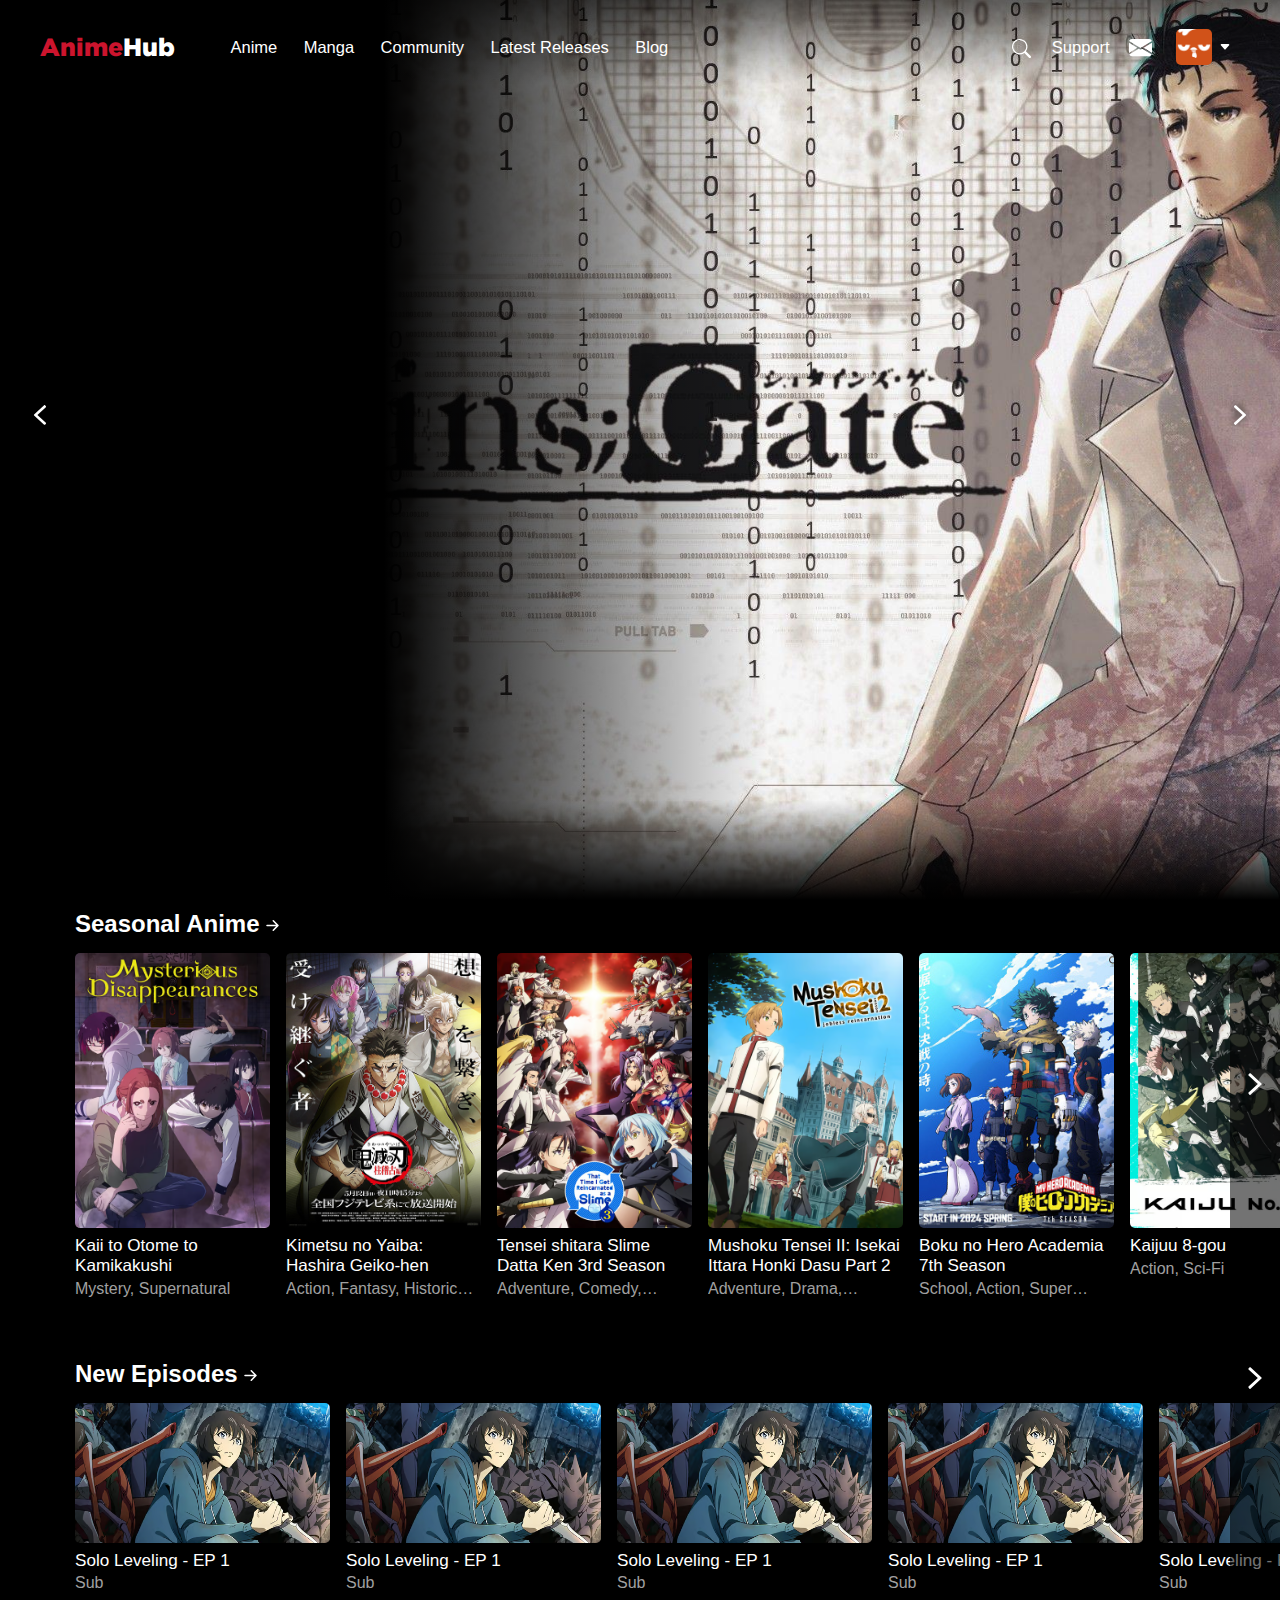
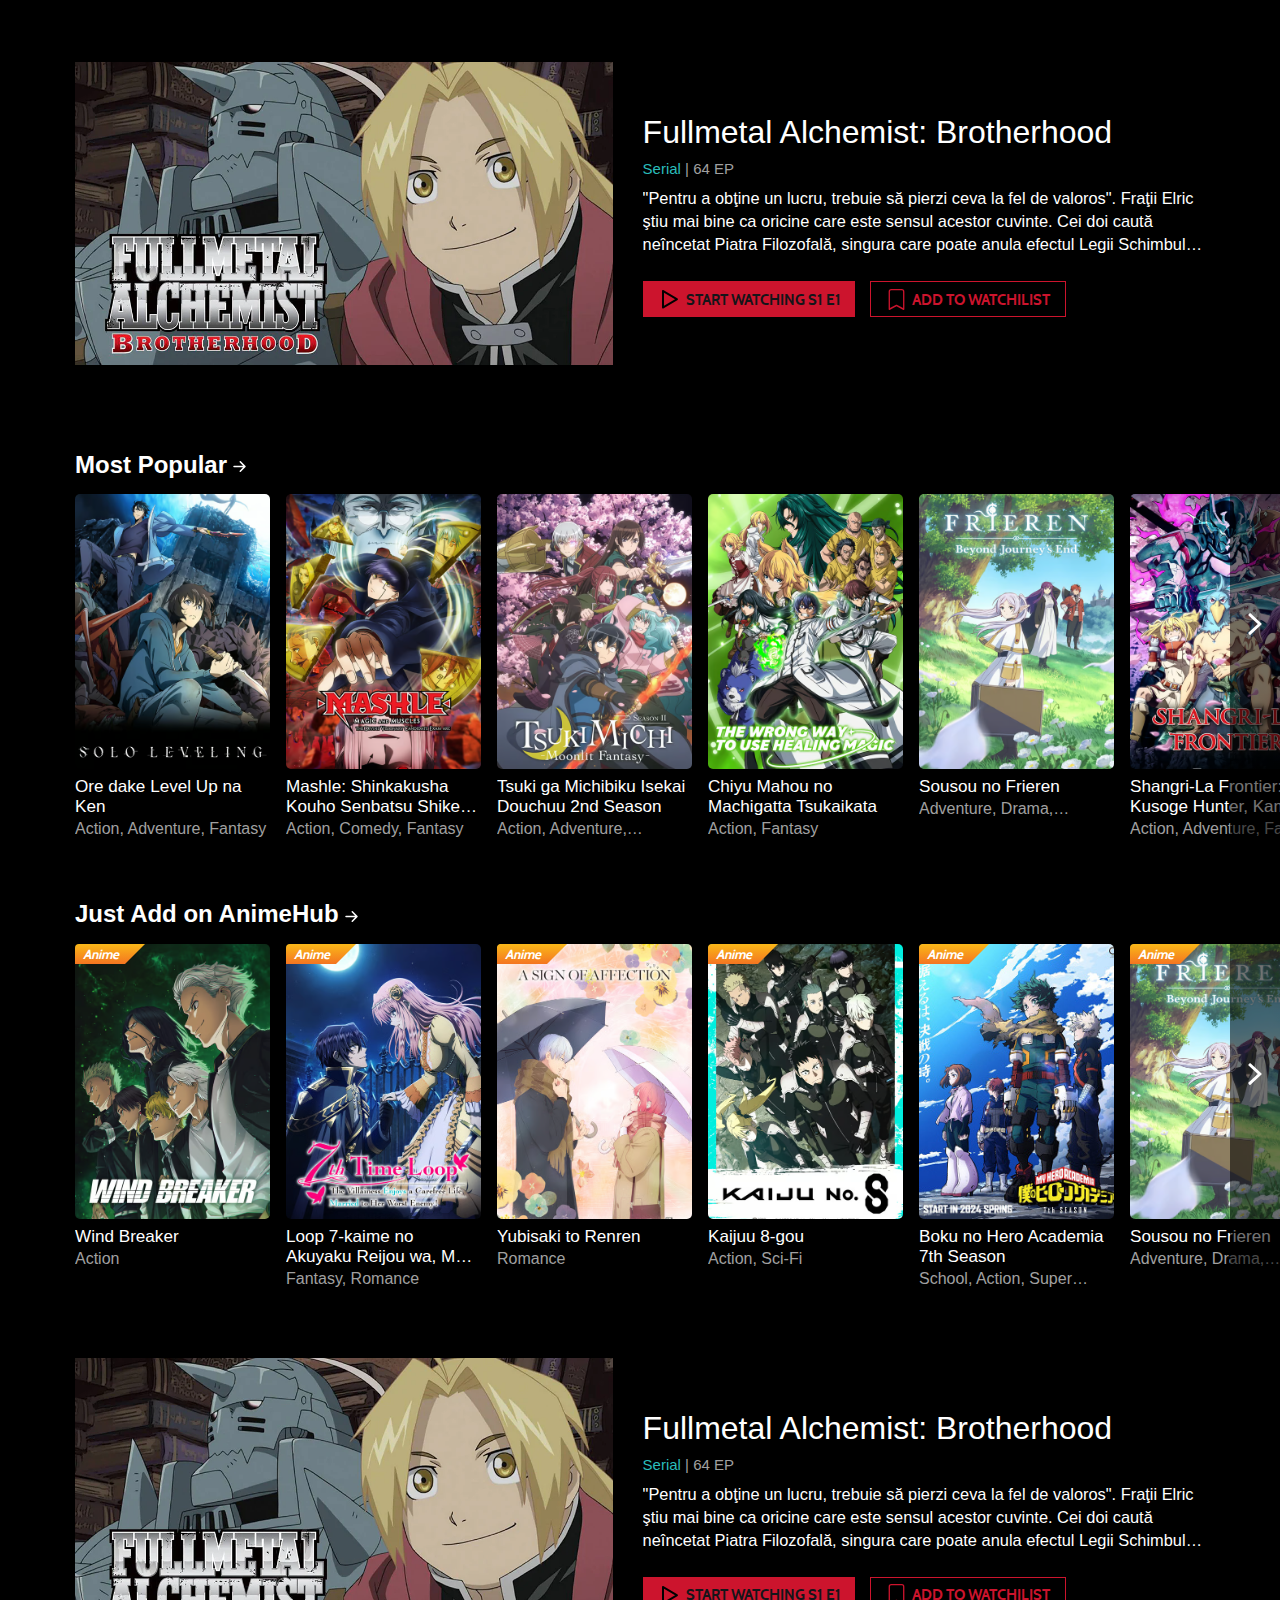
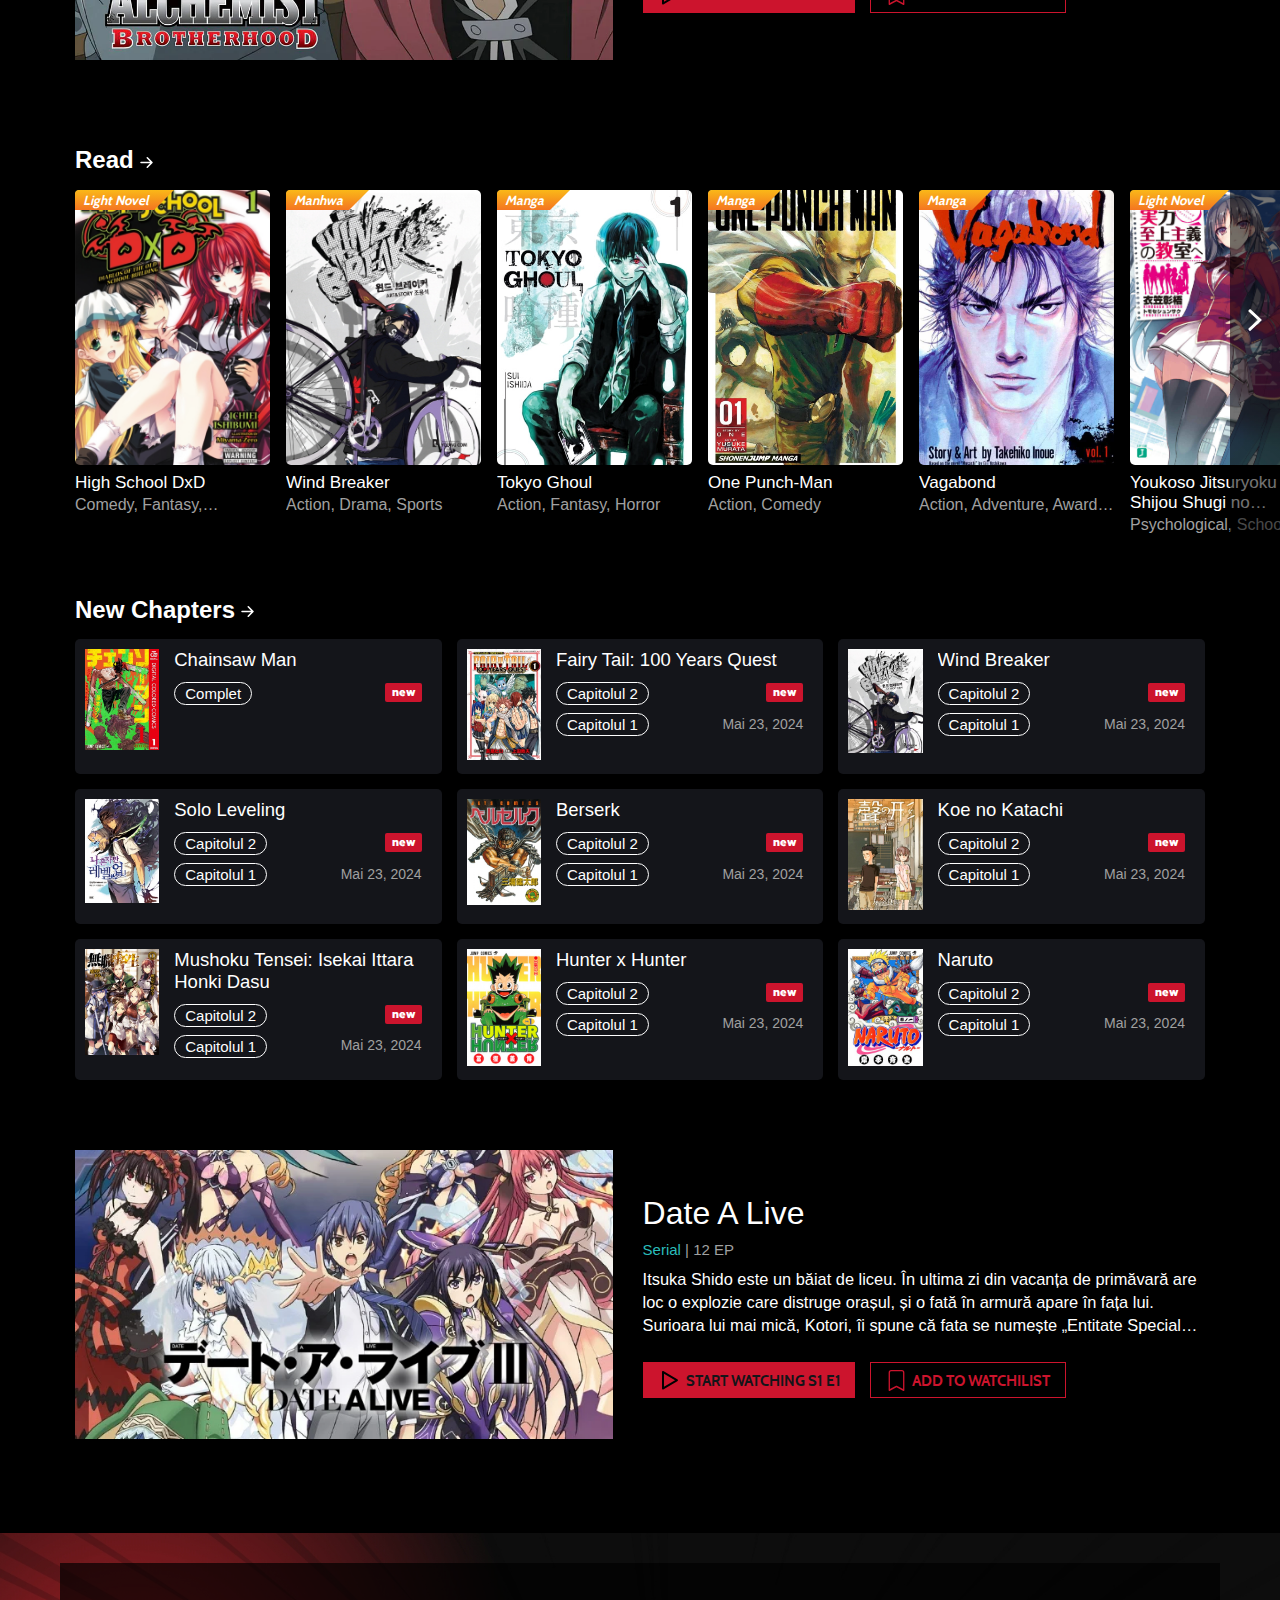
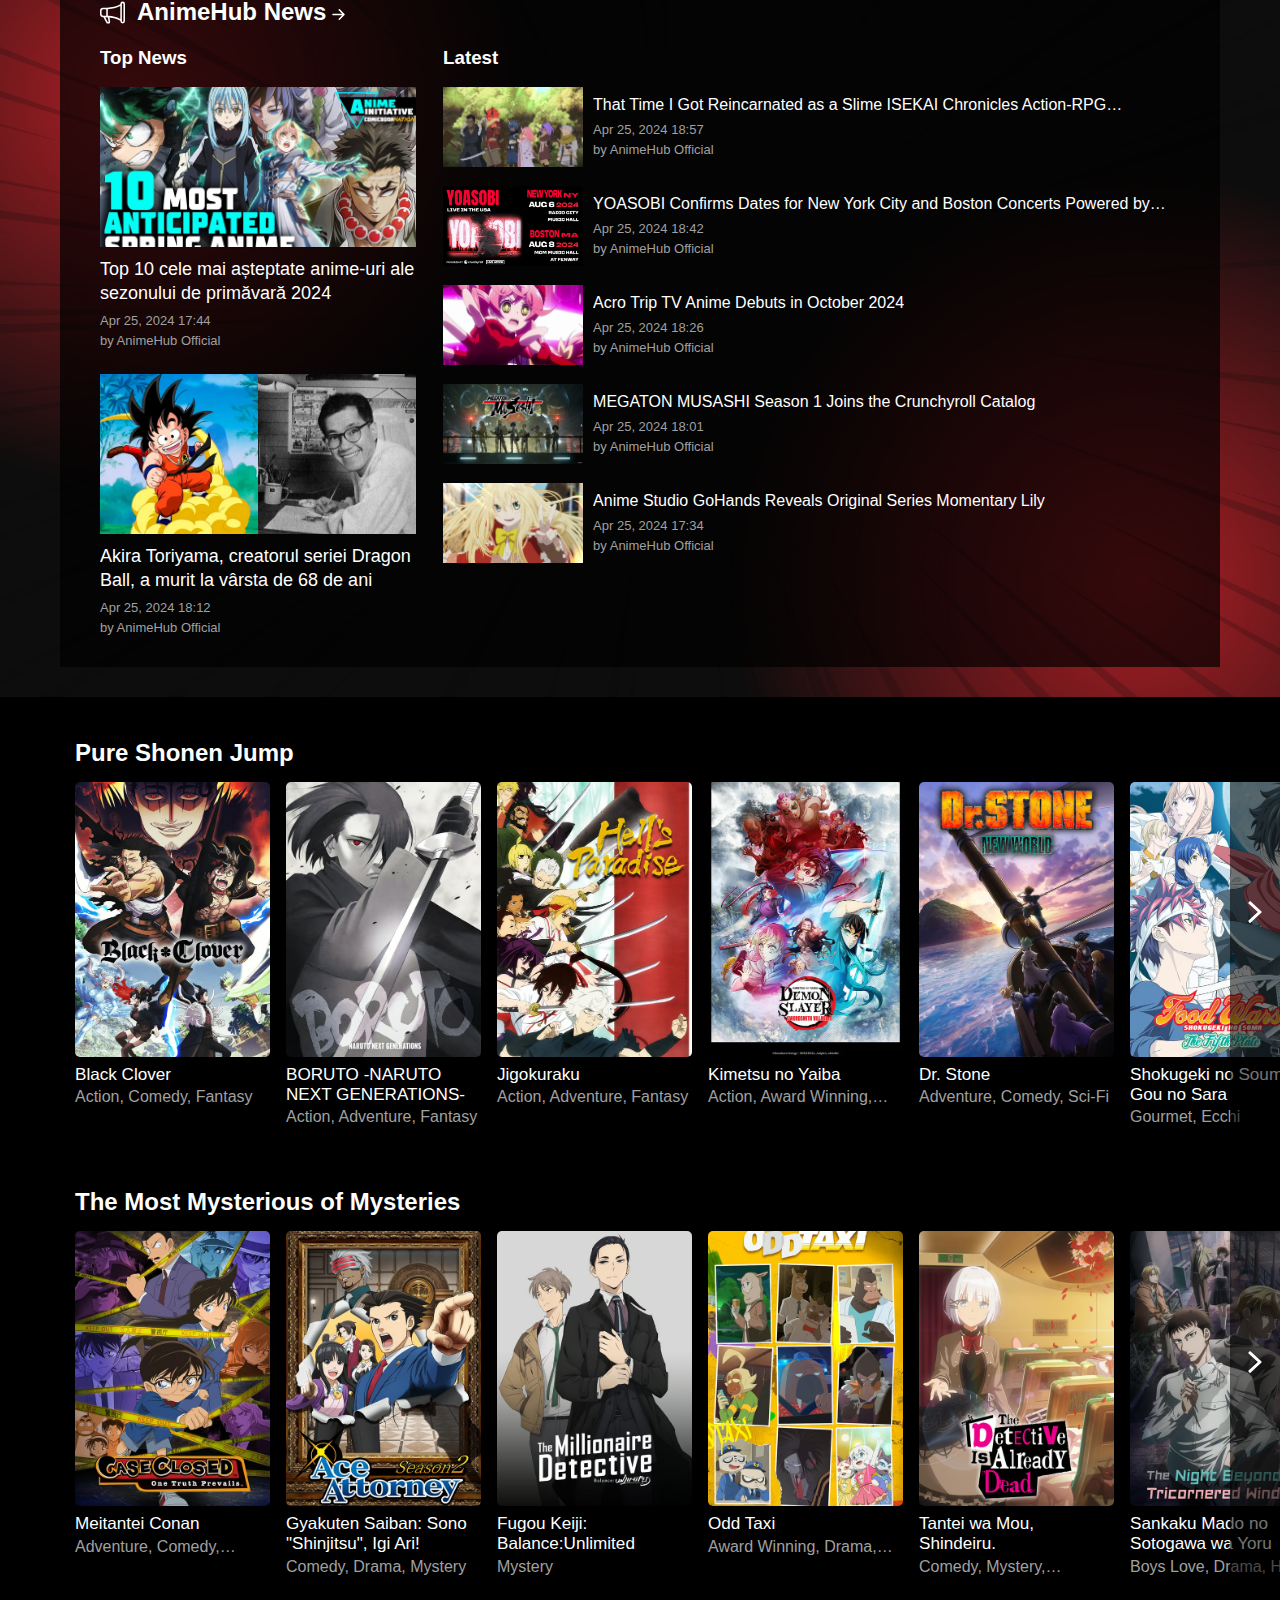
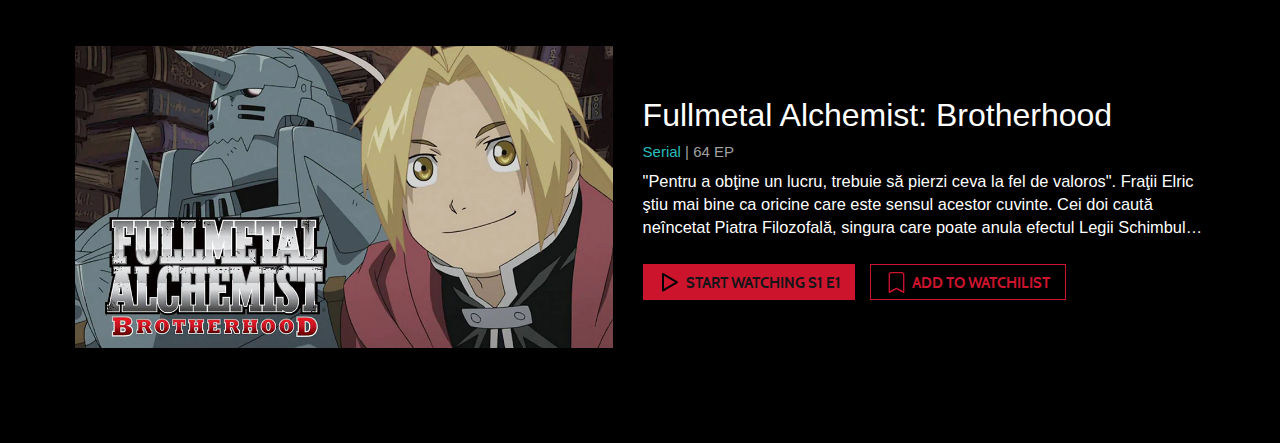
==== index.html @ f0353209 "s" ====
<!DOCTYPE html>
<html lang="en">
<head>
    <meta charset="UTF-8">
    <link rel="shortcut icon" href="../resources/Logo-site.png">
    <meta name="viewport" content="width=device-width, initial-scale=1.0">
    <title>AnimeHub</title>
    <link rel="stylesheet" href="../Anime-Home-Page/styles.css">
</head>
<body>
    <div class="massage">Se lucreaza!</div>
    <div class="container">
        <button onclick="topFunction()" id="myBtn" title="Go to top"><svg xmlns="http://www.w3.org/2000/svg" width="16" height="16" fill="currentColor" class="bi bi-arrow-up-short" viewBox="0 0 16 16">
            <path fill-rule="evenodd" d="M8 12a.5.5 0 0 0 .5-.5V5.707l2.146 2.147a.5.5 0 0 0 .708-.708l-3-3a.5.5 0 0 0-.708 0l-3 3a.5.5 0 1 0 .708.708L7.5 5.707V11.5a.5.5 0 0 0 .5.5"/>
          </svg></button>
        <header>
            <nav class="nav">
                <ul class="nav-ul-left hh">
                    <a href="#"><li class="nav-li-left logo"><span>Anime</span>Hub</li></a>
                    <a href="#"><li class="nav-li-left logo" id="logo"><span>A</span>H</li></a>
                    <a href=""><li class="nav-li-left tr-li hnl">Anime</li></a>
                    <a href=""><li class="nav-li-left tr-li hnl">Manga</li></a>
                    <a href=""><li class="nav-li-left tr-li hnl">Community</li></a>
                    <a href=""><li class="nav-li-left tr-li hnl">Latest Releases</li></a>
                    <a href=""><li class="nav-li-left tr-li hnl">Blog</li></a>
                </ul>
                <ul class="nav-ul-right">
                    <li class="nav-li-right">
                        <div class="search-box">
                            <input type="text" class="search-input" placeholder="Search..">
                            <div class="search-icon">
                                <svg xmlns="http://www.w3.org/2000/svg" width="16" height="16" fill="currentColor" class="bi bi-search" viewBox="0 0 16 16">
                                    <path d="M11.742 10.344a6.5 6.5 0 1 0-1.397 1.398h-.001q.044.06.098.115l3.85 3.85a1 1 0 0 0 1.415-1.414l-3.85-3.85a1 1 0 0 0-.115-.1zM12 6.5a5.5 5.5 0 1 1-11 0 5.5 5.5 0 0 1 11 0"/>
                                  </svg>
                            </div>
                            <div class="cancel-icon hidden">
                                <svg xmlns="http://www.w3.org/2000/svg" width="16" height="16" fill="currentColor" class="bi bi-x-lg" viewBox="0 0 16 16">
                                    <path d="M2.146 2.854a.5.5 0 1 1 .708-.708L8 7.293l5.146-5.147a.5.5 0 0 1 .708.708L8.707 8l5.147 5.146a.5.5 0 0 1-.708.708L8 8.707l-5.146 5.147a.5.5 0 0 1-.708-.708L7.293 8z"/>
                                </svg>
                            </div>
                        </div>
                    </li>
                    <li class="nav-li-right tr-li sp"><a href="">Support</a></li>
                    <li class="nav-li-right"><svg class="svg-notification sn1" xmlns="http://www.w3.org/2000/svg" width="16" height="16" fill="currentColor" class="bi bi-envelope-fill" viewBox="0 0 16 16">
                        <path d="M.05 3.555A2 2 0 0 1 2 2h12a2 2 0 0 1 1.95 1.555L8 8.414zM0 4.697v7.104l5.803-3.558zM6.761 8.83l-6.57 4.027A2 2 0 0 0 2 14h12a2 2 0 0 0 1.808-1.144l-6.57-4.027L8 9.586zm3.436-.586L16 11.801V4.697z"/>
                      </svg></li>
                    <li class="nav-li-right hh">
                        <div class="profile" id="dropdown-trigger">
                            <img class="profile-wrapper" id="profile-picture">
                            <input type="file" id="upload-input" accept="image/*">
                            <svg id="rotate-svg" xmlns="http://www.w3.org/2000/svg" width="16" height="16" fill="currentColor" class="bi bi-caret-down-fill" viewBox="0 0 16 16">
                                <path d="M7.247 11.14 2.451 5.658C1.885 5.013 2.345 4 3.204 4h9.592a1 1 0 0 1 .753 1.659l-4.796 5.48a1 1 0 0 1-1.506 0z"/></svg>
                            <ul id="dropdown-menu">
                                <li><a href=""><svg xmlns="http://www.w3.org/2000/svg" width="16" height="16" fill="currentColor" class="bi bi-person" viewBox="0 0 16 16">
                                    <path d="M8 8a3 3 0 1 0 0-6 3 3 0 0 0 0 6m2-3a2 2 0 1 1-4 0 2 2 0 0 1 4 0m4 8c0 1-1 1-1 1H3s-1 0-1-1 1-4 6-4 6 3 6 4m-1-.004c-.001-.246-.154-.986-.832-1.664C11.516 10.68 10.289 10 8 10s-3.516.68-4.168 1.332c-.678.678-.83 1.418-.832 1.664z"/>
                                    </svg><span>Profile</span></li></a>
                                <li class="sn2"><svg xmlns="http://www.w3.org/2000/svg" width="16" height="16" fill="currentColor" class="bi bi-envelope" viewBox="0 0 16 16">
                                    <path d="M0 4a2 2 0 0 1 2-2h12a2 2 0 0 1 2 2v8a2 2 0 0 1-2 2H2a2 2 0 0 1-2-2zm2-1a1 1 0 0 0-1 1v.217l7 4.2 7-4.2V4a1 1 0 0 0-1-1zm13 2.383-4.708 2.825L15 11.105zm-.034 6.876-5.64-3.471L8 9.583l-1.326-.795-5.64 3.47A1 1 0 0 0 2 13h12a1 1 0 0 0 .966-.741M1 11.105l4.708-2.897L1 5.383z"/>
                                  </svg><span>Notification</span></li>
                                <li><a href=""><svg xmlns="http://www.w3.org/2000/svg" width="16" height="16" fill="currentColor" class="bi bi-tv" viewBox="0 0 16 16">
                                    <path d="M2.5 13.5A.5.5 0 0 1 3 13h10a.5.5 0 0 1 0 1H3a.5.5 0 0 1-.5-.5M13.991 3l.024.001a1.5 1.5 0 0 1 .538.143.76.76 0 0 1 .302.254c.067.1.145.277.145.602v5.991l-.001.024a1.5 1.5 0 0 1-.143.538.76.76 0 0 1-.254.302c-.1.067-.277.145-.602.145H2.009l-.024-.001a1.5 1.5 0 0 1-.538-.143.76.76 0 0 1-.302-.254C1.078 10.502 1 10.325 1 10V4.009l.001-.024a1.5 1.5 0 0 1 .143-.538.76.76 0 0 1 .254-.302C1.498 3.078 1.675 3 2 3zM14 2H2C0 2 0 4 0 4v6c0 2 2 2 2 2h12c2 0 2-2 2-2V4c0-2-2-2-2-2"/>
                                  </svg><span>Anime List</span></li></a>
                                <li><a href=""><svg xmlns="http://www.w3.org/2000/svg" width="16" height="16" fill="currentColor" class="bi bi-book" viewBox="0 0 16 16">
                                    <path d="M1 2.828c.885-.37 2.154-.769 3.388-.893 1.33-.134 2.458.063 3.112.752v9.746c-.935-.53-2.12-.603-3.213-.493-1.18.12-2.37.461-3.287.811zm7.5-.141c.654-.689 1.782-.886 3.112-.752 1.234.124 2.503.523 3.388.893v9.923c-.918-.35-2.107-.692-3.287-.81-1.094-.111-2.278-.039-3.213.492zM8 1.783C7.015.936 5.587.81 4.287.94c-1.514.153-3.042.672-3.994 1.105A.5.5 0 0 0 0 2.5v11a.5.5 0 0 0 .707.455c.882-.4 2.303-.881 3.68-1.02 1.409-.142 2.59.087 3.223.877a.5.5 0 0 0 .78 0c.633-.79 1.814-1.019 3.222-.877 1.378.139 2.8.62 3.681 1.02A.5.5 0 0 0 16 13.5v-11a.5.5 0 0 0-.293-.455c-.952-.433-2.48-.952-3.994-1.105C10.413.809 8.985.936 8 1.783"/>
                                    </svg><span>Manga List</span></li></a>
                                <li><button id="upload-button"><svg xmlns="http://www.w3.org/2000/svg" width="16" height="16" fill="currentColor" class="bi bi-pencil" viewBox="0 0 16 16">
                                    <path d="M12.146.146a.5.5 0 0 1 .708 0l3 3a.5.5 0 0 1 0 .708l-10 10a.5.5 0 0 1-.168.11l-5 2a.5.5 0 0 1-.65-.65l2-5a.5.5 0 0 1 .11-.168zM11.207 2.5 13.5 4.793 14.793 3.5 12.5 1.207zm1.586 3L10.5 3.207 4 9.707V10h.5a.5.5 0 0 1 .5.5v.5h.5a.5.5 0 0 1 .5.5v.5h.293zm-9.761 5.175-.106.106-1.528 3.821 3.821-1.528.106-.106A.5.5 0 0 1 5 12.5V12h-.5a.5.5 0 0 1-.5-.5V11h-.5a.5.5 0 0 1-.468-.325"/>
                                  </svg>Change Avatar</button></li>
                                  <li><button class="remove-button" id="remove-avatar-button"><svg xmlns="http://www.w3.org/2000/svg" width="16" height="16" fill="currentColor" class="bi bi-eraser" viewBox="0 0 16 16">
                                    <path d="M8.086 2.207a2 2 0 0 1 2.828 0l3.879 3.879a2 2 0 0 1 0 2.828l-5.5 5.5A2 2 0 0 1 7.879 15H5.12a2 2 0 0 1-1.414-.586l-2.5-2.5a2 2 0 0 1 0-2.828zm2.121.707a1 1 0 0 0-1.414 0L4.16 7.547l5.293 5.293 4.633-4.633a1 1 0 0 0 0-1.414zM8.746 13.547 3.453 8.254 1.914 9.793a1 1 0 0 0 0 1.414l2.5 2.5a1 1 0 0 0 .707.293H7.88a1 1 0 0 0 .707-.293z"/>
                                  </svg>Remove Avatar</button></li>
                                  <li><button id="languages"><svg xmlns="http://www.w3.org/2000/svg" width="16" height="16" fill="currentColor" class="bi bi-translate" viewBox="0 0 16 16">
                                    <path d="M4.545 6.714 4.11 8H3l1.862-5h1.284L8 8H6.833l-.435-1.286zm1.634-.736L5.5 3.956h-.049l-.679 2.022z"/>
                                    <path d="M0 2a2 2 0 0 1 2-2h7a2 2 0 0 1 2 2v3h3a2 2 0 0 1 2 2v7a2 2 0 0 1-2 2H7a2 2 0 0 1-2-2v-3H2a2 2 0 0 1-2-2zm2-1a1 1 0 0 0-1 1v7a1 1 0 0 0 1 1h7a1 1 0 0 0 1-1V2a1 1 0 0 0-1-1zm7.138 9.995q.289.451.63.846c-.748.575-1.673 1.001-2.768 1.292.178.217.451.635.555.867 1.125-.359 2.08-.844 2.886-1.494.777.665 1.739 1.165 2.93 1.472.133-.254.414-.673.629-.89-1.125-.253-2.057-.694-2.82-1.284.681-.747 1.222-1.651 1.621-2.757H14V8h-3v1.047h.765c-.318.844-.74 1.546-1.272 2.13a6 6 0 0 1-.415-.492 2 2 0 0 1-.94.31"/></svg>
                                    <span id="language-text">Japan</span></button></li>
                                  <li><a href="/Premium-Page/premium.html"><svg xmlns="http://www.w3.org/2000/svg" width="16" height="16" fill="currentColor" class="bi bi-credit-card" viewBox="0 0 16 16">
                                    <path d="M0 4a2 2 0 0 1 2-2h12a2 2 0 0 1 2 2v8a2 2 0 0 1-2 2H2a2 2 0 0 1-2-2zm2-1a1 1 0 0 0-1 1v1h14V4a1 1 0 0 0-1-1zm13 4H1v5a1 1 0 0 0 1 1h12a1 1 0 0 0 1-1z"/>
                                    <path d="M2 10a1 1 0 0 1 1-1h1a1 1 0 0 1 1 1v1a1 1 0 0 1-1 1H3a1 1 0 0 1-1-1z"/></svg>
                                    <span>Premium</span></li></a>
                                <li><button id="sing-out">Sing out</button></li>
                            </ul>
                        </div>
                    </li>
                    <li class="nav-li-right hh">
                        <label class="menu" for="toggleMenu">
                            <input type="checkbox" id="toggleMenu" onclick="toggleMenu()">
                            <svg viewBox="0 0 32 32" class="menu-svg">
                                <path class="line line-top-bottom" d="M27 10 13 10C10.8 10 9 8.2 9 6 9 3.5 10.8 2 13 2 15.2 2 17 3.8 17 6L17 26C17 28.2 18.8 30 21 30 23.2 30 25 28.2 25 26 25 23.8 23.2 22 21 22L7 22"></path>
                                <path class="line" d="M7 16 27 16"></path>
                            </svg>
                        </label>
                    </li>
                </ul>
            </nav>
            <div class="menu-content" id="menuContent">
                <div class="content-list">
                    <a href="#"><li class="br-bottom">Home</li></a>
                    <a href="#Anime List"><li>Anime</li></a>
                    <a href="#Movies"><li>Manga</li></a>
                    <a href="#Popularly"><li>Community</li></a>
                    <a href="#Seasonal Anime"><li>Latest Releases</li></a>
                    <a href="#Top Anime"><li class="br-bottom">Blog</li></a>
                    <a href=""><li>Support</li></a>
                </div>
            </div>
        </header>

        <!-- slider -->
        <div class="slider">
            <!-- list Items -->
            <div class="list">
                <div class="item">
                    <img class="bg-banner-largescreen" src="../resources/cyberpunk.jpg" alt="cyberpunk.jpg">
                    <img class="bg-banner-mobile" src="../resources/cyberpunk-bgmobile.jpg" alt="cyberpunk.jpg">
                    <div class="content">
                        <a href="">
                        <img class="lg-name" src="../resources/Cyberpunk_Edgerunners_logo.png" alt="Cyberpunk: Edgerunners"></a>
                        <div class="dt1 dt-animation">
                            <ul>
                                <li class="type">serial</li>
                                <li class="bar">︱</li>
                                <li>2022</li>
                                <li class="bar">︱</li>
                                <li>18+</li>
                                <li class="bar">︱</li>
                                <li class="ep">10 ep <span class="text-transparent">sss</span></li>
                            </ul>
                        </div>
                        <p class="dt2 dt-animation">
                            David Martinez, un adolescent din Night City, visează să ajungă la conducerea Arasaka. După un incident tragic, își instalează o proteză specială pentru răzbunare. Exmatriculat din academie, se aliază cu hoața de date Lucy Kushinada, intrând în lumea criminală a orașului.
                        </p>
                        <ul class="genres dt-animation">
                            <li>Action</li>
                            <li class="circle">●</li>
                            <li>Sci-Fi</li>
                        </ul>
                    </div>
                </div>
                <div class="item">
                    <img class="bg-banner-largescreen" src="../resources/AOT-BANNER.jpg" alt="Attack on Titan">
                    <img class="bg-banner-mobile" src="../resources/aot-mobile2.jpg" alt="Attack on Titan">
                    <div class="content">
                        <a href="">
                        <img class="lg-name" src="../resources/AOT-logo.png" alt="AOT"></a>
                        <div class="dt1 dt-animation">
                            <ul>
                                <li class="type">serial</li>
                                <li class="bar">︱</li>
                                <li>2022</li>
                                <li class="bar">︱</li>
                                <li>18+</li>
                                <li class="bar">︱</li>
                                <li class="ep">10 ep <span class="text-transparent">sss</span></li>
                            </ul>
                        </div>
                        <p class="dt2 dt-animation">
                            Cu secole în urmă, omenirea aproape căzuse sub asaltul titaniilor - creaturi brute și fără milă care devorau oameni. Într-un singur oraș supraviețuitor locuiește tânărul Eren, hotărât să se răzbune pentru moartea mamei sale, jurând să-i distrugă pe toți titani.
                        </p>
                        <ul class="genres dt-animation">
                            <li>Action</li>
                            <li class="circle">●</li>
                            <li>Drama</li>
                            <li class="circle">●</li>
                            <li>Gore</li>
                            <li class="circle">●</li>
                            <li>Shounen</li>
                            <li class="circle">●</li>
                            <li>Military</li>
                        </ul>
                    </div>
                </div>
                <div class="item">
                    <img class="bg-banner-largescreen" src="../resources/Your Name. bg.jpg" alt="Your Name.">
                    <img class="bg-banner-mobile" src="../resources/Your Name. bg-mobile.jpg" alt="Your Name.">
                    <div class="content">
                        <a href="">
                        <img class="lg-name" src="../resources/your name.logo.png" alt="Your Name."></a>
                        <div class="dt1 dt-animation">
                            <ul>
                                <li class="type">movie</li>
                                <li class="bar">︱</li>
                                <li>2016</li>
                                <li class="bar">︱</li>
                                <li>13+</li>
                                <li class="bar">︱</li>
                                <li class="ep">1 hr. 46 min.</li>
                            </ul>
                        </div>
                        <p class="dt2 dt-animation">
                            Mitsuha Miyamizu, o fată din mediul rural, visează la viața de la Tokyo, în timp ce Taki Tachibana, un băiat de oraș, visează la arhitectură. Își schimbă corpurile, căutându-se unul pe altul, modificând destinele în „Kimi no Na wa”.
                        </p>
                        <ul class="genres dt-animation">
                            <li>Drama</li>
                            <li class="circle">●</li>
                            <li>Romantic</li>
                            <li class="circle">●</li>
                            <li>School</li>
                            <li class="circle">●</li>
                            <li>Supranatural</li>
                        </ul>
                    </div>
                </div>
                <div class="item">
                    <img class="bg-banner-largescreen" src="../resources/Steins;Gate-bg-pc.jpg" alt="Steins;Gate">
                    <img class="bg-banner-mobile" src="../resources/Steins;Gate-bg-mobile.jpg" alt="Steins;Gate">
                    <div class="content">
                        <a href="">
                        <img class="lg-name" src="../resources/Steins;Gate.png" alt="Steins;Gate"></a>
                        <div class="dt1 dt-animation">
                            <ul>
                                <li class="type">serial</li>
                                <li class="bar">︱</li>
                                <li>2011</li>
                                <li class="bar">︱</li>
                                <li>13+</li>
                                <li class="bar">︱</li>
                                <li class="ep">24 ep</li> <span class="text-transparent">ssssssssss</span></li>
                            </ul>
                        </div>
                        <p class="dt2 dt-animation">
                            Okabe, Mayuri și Daru, echipa „Laboratorului Dispozitivelor de Ultimă Generație”, descoperă că pot trimite mesaje în trecut folosind un cuptor cu microunde și un telefon mobil. Dar când experimentele lor scapă de sub control, consecințele ar putea fi devastatoare.
                        </p>
                        <ul class="genres dt-animation">
                            <li>Time Travel</li>
                            <li class="circle">●</li>
                            <li>Sci-Fi</li>
                            <li class="circle">●</li>
                            <li>Suspense</li>
                            <li class="circle">●</li>
                            <li>Drama</li>
                        </ul>
                    </div>
                </div>
                <div class="item">
                    <img class="bg-banner-largescreen" src="../resources/Demon Slayer-bgpc.jpg" alt="Demon Slayer">
                    <img class="bg-banner-mobile" src="../resources/Demon Slayer-bg-mobile.jpg" alt="Demon Slayer">
                    <div class="content">
                        <a href="">
                        <img class="lg-name" src="../resources/Demon Slayer-Logo.png" alt="Demon Slayer"></a>
                        <div class="dt1 dt-animation">
                            <ul>
                                <li class="type">serial</li>
                                <li class="bar">︱</li>
                                <li>2019</li>
                                <li class="bar">︱</li>
                                <li>15+</li>
                                <li class="bar">︱</li>
                                <li class="ep">26 ep <span class="text-transparent">sssssssss</span></li>
                            </ul>   
                        </div>
                        <p class="dt2 dt-animation">
                            Tanjirou și sora lui Nezuko sunt singurii supraviețuitori ai unui atac demoniac care le-a ucis familia. Nezuko, transformată în demon, păstrează trăsături umane. Tanjirou se angajează să-și salveze sora și să lupte împotriva demonilor, pornind într-o aventură periculoasă pentru a-și restabili familia și a-și vindeca sora.
                        </p>
                        <ul class="genres dt-animation">
                            <li>Action</li>
                            <li class="circle">●</li>
                            <li>Shounen</li>
                            <li class="circle">●</li>
                            <li>Fantasy</li>
                            <li class="circle">●</li>
                            <li>Award Winning</li>
                        </ul>
                    </div>
                </div>
                <div class="item">
                    <img class="bg-banner-largescreen" src="../resources/Kaguya-sama Love is War-bg-pc.jpg" alt="Kaguya-sama Love is War">
                    <img class="bg-banner-mobile" src="../resources/Kaguya-sama Love is War-bg-mobile.jpg" alt="Kaguya-sama Love is War">
                    <div class="content">
                        <a href="">
                        <img class="lg-name" src="../resources/Kaguya-sama Love is War-logo.png" alt="Kaguya-sama Love is War"></a>
                        <div class="dt1 dt-animation">
                            <ul>
                                <li class="type">serial</li>
                                <li class="bar">︱</li>
                                <li>2019</li>
                                <li class="bar">︱</li>
                                <li>13+</li>
                                <li class="bar">︱</li>
                                <li class="ep">12 ep</li> <span class="text-transparent">sssssssss</span></li>
                            </ul>
                        </div>
                        <p class="dt2 dt-animation">
                            Miyuki și Kaguya, cei mai străluciți elevi ai Academiei Shuchiin, se prind într-un joc subtil de a-și recunoaște sentimentele unul pentru celălalt, încercând să nu-și compromită mândria sau statutul lor de lideri de elită.
                        </p>
                        <ul class="genres dt-animation">
                            <li>Comedy</li>
                            <li class="circle">●</li>
                            <li>Psihologic</li>
                            <li class="circle">●</li>
                            <li>Romance</li>
                            <li class="circle">●</li>
                            <li>School</li>
                        </ul>
                    </div>
                </div>
                <div class="item">
                    <img class="bg-banner-largescreen" src="../resources/Weathering With You-bgpc.jpg" alt="Weathering With You">
                    <img class="bg-banner-mobile" src="../resources/Weathering With You-bg-mobile.jpg" alt="Weathering With You">
                    <div class="content">
                        <a href="">
                            <img class="lg-name" src="../resources/Weathering With You-lg.png" alt="Weathering With You"></a>
                        <div class="dt1 dt-animation">
                            <ul>
                                <li class="type">movie</li>
                                <li class="bar">︱</li>
                                <li>2019</li>
                                <li class="bar">︱</li>
                                <li>13+</li>
                                <li class="bar">︱</li>
                                <li class="ep">1 hr. 52 min.</li>
                            </ul>
                        </div>
                        <p class="dt2 dt-animation">
                            Tokyo a fost asaltat de o ploaie ce pare că nu se mai oprește, însă există niște fete speciale care pot să oprească ploaia și să readucă soarele pe cerul albastru, dar cu ce preț? S-o merita oare?
                        </p>
                        <ul class="genres dt-animation">
                            <li>Fantasy</li>
                            <li class="circle">●</li>
                            <li>Romance</li>
                            <li class="circle">●</li>
                            <li>Drama</li>
                            <li class="circle">●</li>
                            <li>Award Winning</li>
                        </ul>
                    </div>
                </div>
            </div>
        </div>
        <button id="prev-button"><svg xmlns="http://www.w3.org/2000/svg" xmlns:xlink="http://www.w3.org/1999/xlink" version="1.1" width="256" height="256" viewBox="0 0 256 256" xml:space="preserve"><defs></defs>
            <g style="stroke: none; stroke-width: 0; stroke-dasharray: none; stroke-linecap: butt; stroke-linejoin: miter; stroke-miterlimit: 10; fill: none; fill-rule: nonzero; opacity: 1;" transform="translate(1.4065934065934016 1.4065934065934016) scale(2.81 2.81)" >
                <path d="M 68.045 89.028 l 3.93 -4.264 c 1.129 -1.225 1.051 -3.132 -0.174 -4.261 l -37.4 -34.473 c -0.602 -0.555 -0.602 -1.505 0 -2.06 l 37.4 -34.473 c 1.225 -1.129 1.302 -3.037 0.174 -4.261 l -3.93 -4.263 c -1.129 -1.225 -3.037 -1.302 -4.261 -0.174 l -45.609 42.04 c -1.263 1.164 -1.263 3.159 0 4.323 l 45.609 42.04 C 65.008 90.331 66.916 90.253 68.045 89.028 z" style="stroke: none; stroke-width: 1; stroke-dasharray: none; stroke-linecap: butt; stroke-linejoin: miter; stroke-miterlimit: 10; fill: rgb(255, 255, 255); fill-rule: nonzero; opacity: 1;" transform=" matrix(1 0 0 1 0 0) " stroke-linecap="round" /></g>
            </svg></button>
        <button id="next-button"><svg xmlns="http://www.w3.org/2000/svg" xmlns:xlink="http://www.w3.org/1999/xlink" version="1.1" width="256" height="256" viewBox="0 0 256 256" xml:space="preserve"><defs></defs>
            <g style="stroke: none; stroke-width: 0; stroke-dasharray: none; stroke-linecap: butt; stroke-linejoin: miter; stroke-miterlimit: 10; fill: none; fill-rule: nonzero; opacity: 1;" transform="translate(1.4065934065934016 1.4065934065934016) scale(2.81 2.81)" >
                <path d="M 68.045 89.028 l 3.93 -4.264 c 1.129 -1.225 1.051 -3.132 -0.174 -4.261 l -37.4 -34.473 c -0.602 -0.555 -0.602 -1.505 0 -2.06 l 37.4 -34.473 c 1.225 -1.129 1.302 -3.037 0.174 -4.261 l -3.93 -4.263 c -1.129 -1.225 -3.037 -1.302 -4.261 -0.174 l -45.609 42.04 c -1.263 1.164 -1.263 3.159 0 4.323 l 45.609 42.04 C 65.008 90.331 66.916 90.253 68.045 89.028 z" style="stroke: none; stroke-width: 1; stroke-dasharray: none; stroke-linecap: butt; stroke-linejoin: miter; stroke-miterlimit: 10; fill: rgb(255, 255, 255); fill-rule: nonzero; opacity: 1;" transform=" matrix(1 0 0 1 0 0) " stroke-linecap="round" /></g>
            </svg></button>
            <div class="btm-shadow"></div>
        <div class="section-articles">
            <div class="header-tittle">
               <a href=""><h1>Seasonal Anime<svg xmlns="http://www.w3.org/2000/svg" width="16" height="16" fill="currentColor" class="bi bi-arrow-right-short" viewBox="0 0 16 16">
                <path fill-rule="evenodd" d="M4 8a.5.5 0 0 1 .5-.5h5.793L8.146 5.354a.5.5 0 1 1 .708-.708l3 3a.5.5 0 0 1 0 .708l-3 3a.5.5 0 0 1-.708-.708L10.293 8.5H4.5A.5.5 0 0 1 4 8"/>
              </svg></h1></a>
            </div>
            <div class="articles-wrp">
                <a href=""><article class="article">
                    <div class="cover-article">
                        <img src="../resources/Kaii to Otome to Kamikakushi.jpe" alt="Kaii to Otome to Kamikakushi">
                    </div>
                    <div class="title-article">
                        <p class="title-serie-jp">Kaii to Otome to Kamikakushi</p>
                        <p class="title-serie-en">Mysterious Disappearances</p>
                        <p class="genres-article">Mystery, Supernatural</p>
                    </div>
                </article></a>
                <a href=""><article class="article">
                    <div class="cover-article">
                        <img src="../resources/Kimetsu no Yaiba Hashira Geiko-hen.jpg" alt="Kimetsu no Yaiba: Hashira Geiko-hen">
                    </div>
                    <div class="title-article">
                        <p class="title-serie-jp">Kimetsu no Yaiba: Hashira Geiko-hen</p>
                        <p class="title-serie-en">Demon Slayer: Kimetsu no Yaiba Hashira Training Arc</p>
                        <p class="genres-article">Action, Fantasy, Historical, Shounen</p>
                    </div>
                </article></a>
                <a href=""><article class="article">
                    <div class="cover-article">
                        <img src="../resources/Tensei shitara Slime Datta Ken 3rd Season.jpe" alt="Tensei shitara Slime Datta Ken 3rd Season">
                    </div>
                    <div class="title-article">
                        <p class="title-serie-jp">Tensei shitara Slime Datta Ken 3rd Season</p>
                        <p class="title-serie-en">That Time I Got Reincarnated as a Slime Season 3</p>
                        <p class="genres-article">Adventure, Comedy, Action, Fantasy</p>
                    </div>
                </article></a>
                <a href=""><article class="article">
                    <div class="cover-article">
                        <img src="../resources/Mushoku Tensei II Isekai Ittara Honki Dasu Part 2.jpe" alt="Mushoku Tensei II: Isekai Ittara Honki Dasu Part 2">
                    </div>
                    <div class="title-article">
                        <p class="title-serie-jp">Mushoku Tensei II: Isekai Ittara Honki Dasu Part 2</p>
                        <p class="title-serie-en">Mushoku Tensei: Jobless Reincarnation Season 2 Part 2</p>
                        <p class="genres-article">Adventure, Drama, Fantasy, Ecchi</p>
                    </div>
                </article></a>
                <a href=""><article class="article">
                    <div class="cover-article">
                        <img src="../resources/Boku no Hero Academia 7th Season.jpg" alt="Boku no Hero Academia 7th Season">
                    </div>
                    <div class="title-article">
                        <p class="title-serie-jp">Boku no Hero Academia 7th Season</p>
                        <p class="title-serie-en">My Hero Academia Season 7</p>
                        <p class="genres-article">School, Action, Super Power</p>
                    </div>
                </article></a>
                <a href=""><article class="article">
                    <div class="cover-article">
                        <img src="../resources/Kaijuu 8-gou.jpe" alt="Kaijuu 8-gou">
                    </div>
                    <div class="title-article">
                        <p class="title-serie-jp">Kaijuu 8-gou</p>
                        <p class="title-serie-en">Kaiju No. 8</p>
                        <p class="genres-article">Action, Sci-Fi</p>
                    </div>
                </article></a>
                <a href=""><article class="article">
                    <div class="cover-article">
                        <img src="../resources/Ookami to Koushinryou Merchant Meets the Wise Wolf.jpe" alt="Ookami to Koushinryou: Merchant Meets the Wise Wolf">
                    </div>
                    <div class="title-article">
                        <p class="title-serie-jp">Ookami to Koushinryou: Merchant Meets the Wise Wolf</p>
                        <p class="title-serie-en">Spice and Wolf: Merchant Meets the Wise Wolf</p>
                        <p class="genres-article">Adventure, Drama, Fantasy, Romance</p>
                    </div>
                </article></a>
                <a href=""><article class="article">
                    <div class="cover-article">
                        <img src="../resources/Maou Gakuin no Futekigousha II Shijou Saikyou no Maou no Shiso, Tensei shite Shison-tachi no Gakkou e Kayou Part 2.jpe" alt="Maou Gakuin no Futekigousha II: Shijou Saikyou no Maou no Shiso, Tensei shite Shison-tachi no Gakkou e Kayou Part 2">
                    </div>
                    <div class="title-article">
                        <p class="title-serie-jp">Maou Gakuin no Futekigousha II: Shijou Saikyou no Maou no Shiso, Tensei shite Shison-tachi no Gakkou e Kayou Part 2</p>
                        <p class="title-serie-en">The Misfit of Demon King Academy Ⅱ</p>
                        <p class="genres-article">Action, Fantasy</p>
                    </div>
                </article></a>
                <a href=""><article class="article">
                    <div class="cover-article">
                        <img src="../resources/Wind Breaker.jpe" alt="Wind Breaker">
                    </div>
                    <div class="title-article">
                        <p class="title-serie-jp">Wind Breaker</p>
                        <p class="title-serie-en">Wind Breaker</p>
                        <p class="genres-article">Action</p>
                    </div>
                </article></a>
                <a href=""><article class="article">
                    <div class="cover-article">
                        <img src="../resources/Mahouka Koukou no Rettousei 3rd Season.jpe" alt="Mahouka Koukou no Rettousei 3rd Season">
                    </div>
                    <div class="title-article">
                        <p class="title-serie-jp">Mahouka Koukou no Rettousei 3rd Season</p>
                        <p class="title-serie-en">The Irregular at Magic High School Season 3</p>
                        <p class="genres-article">Action, Fantasy, Romance, Sci-Fi</p>
                    </div>
                </article></a>
                <a href=""><article class="article">
                    <div class="cover-article">
                        <img src="../resources/Kono Subarashii Sekai ni Shukufuku wo! 3.jpg" alt="Kono Subarashii Sekai ni Shukufuku wo! 3">
                    </div>
                    <div class="title-article">
                        <p class="title-serie-jp">Kono Subarashii Sekai ni Shukufuku wo! 3</p>
                        <p class="title-serie-en">KonoSuba: God's Blessing on This Wonderful World! 3</p>
                        <p class="genres-article">Adventure, Comedy, Fantasy, Isekai, Parody</p>
                    </div>
                </article></a>
                <button class="prev-button-article"><svg xmlns="http://www.w3.org/2000/svg" xmlns:xlink="http://www.w3.org/1999/xlink" version="1.1" width="256" height="256" viewBox="0 0 256 256" xml:space="preserve"><defs></defs>
                    <g style="stroke: none; stroke-width: 0; stroke-dasharray: none; stroke-linecap: butt; stroke-linejoin: miter; stroke-miterlimit: 10; fill: none; fill-rule: nonzero; opacity: 1;" transform="translate(1.4065934065934016 1.4065934065934016) scale(2.81 2.81)" >
                        <path d="M 68.045 89.028 l 3.93 -4.264 c 1.129 -1.225 1.051 -3.132 -0.174 -4.261 l -37.4 -34.473 c -0.602 -0.555 -0.602 -1.505 0 -2.06 l 37.4 -34.473 c 1.225 -1.129 1.302 -3.037 0.174 -4.261 l -3.93 -4.263 c -1.129 -1.225 -3.037 -1.302 -4.261 -0.174 l -45.609 42.04 c -1.263 1.164 -1.263 3.159 0 4.323 l 45.609 42.04 C 65.008 90.331 66.916 90.253 68.045 89.028 z" style="stroke: none; stroke-width: 1; stroke-dasharray: none; stroke-linecap: butt; stroke-linejoin: miter; stroke-miterlimit: 10; fill: rgb(255, 255, 255); fill-rule: nonzero; opacity: 1;" transform=" matrix(1 0 0 1 0 0) " stroke-linecap="round" /></g>
                </svg></button>
                <button class="next-button-article"><svg xmlns="http://www.w3.org/2000/svg" xmlns:xlink="http://www.w3.org/1999/xlink" version="1.1" width="256" height="256" viewBox="0 0 256 256" xml:space="preserve"><defs></defs>
                    <g style="stroke: none; stroke-width: 0; stroke-dasharray: none; stroke-linecap: butt; stroke-linejoin: miter; stroke-miterlimit: 10; fill: none; fill-rule: nonzero; opacity: 1;" transform="translate(1.4065934065934016 1.4065934065934016) scale(2.81 2.81)" >
                        <path d="M 68.045 89.028 l 3.93 -4.264 c 1.129 -1.225 1.051 -3.132 -0.174 -4.261 l -37.4 -34.473 c -0.602 -0.555 -0.602 -1.505 0 -2.06 l 37.4 -34.473 c 1.225 -1.129 1.302 -3.037 0.174 -4.261 l -3.93 -4.263 c -1.129 -1.225 -3.037 -1.302 -4.261 -0.174 l -45.609 42.04 c -1.263 1.164 -1.263 3.159 0 4.323 l 45.609 42.04 C 65.008 90.331 66.916 90.253 68.045 89.028 z" style="stroke: none; stroke-width: 1; stroke-dasharray: none; stroke-linecap: butt; stroke-linejoin: miter; stroke-miterlimit: 10; fill: rgb(255, 255, 255); fill-rule: nonzero; opacity: 1;" transform=" matrix(1 0 0 1 0 0) " stroke-linecap="round" /></g>
                </svg></button>
            </div>
        </div>

                <div class="section-articles">
            <div class="header-tittle">
               <a href=""><h1>New Episodes<svg xmlns="http://www.w3.org/2000/svg" width="16" height="16" fill="currentColor" class="bi bi-arrow-right-short" viewBox="0 0 16 16">
                <path fill-rule="evenodd" d="M4 8a.5.5 0 0 1 .5-.5h5.793L8.146 5.354a.5.5 0 1 1 .708-.708l3 3a.5.5 0 0 1 0 .708l-3 3a.5.5 0 0 1-.708-.708L10.293 8.5H4.5A.5.5 0 0 1 4 8"/>
              </svg></h1></a>
            </div>
            <div class="articles-episodes-wrp">
                <a href=""><article class="article-episodes">
                    <div class="cover-article-episode">
                        <img src="../resources/Solo Leveling.jpe" alt="Solo Leveling">
                    </div>
                    <div class="title-article">
                        <p class="title-serie-jp">Solo Leveling - EP 1</p>
                        <p class="title-serie-en">Solo Leveling - EP 1</p>
                        <p class="genres-article">Sub</p>
                    </div>
                </article></a>
                <a href=""><article class="article-episodes">
                    <div class="cover-article-episode">
                        <img src="../resources/Solo Leveling.jpe" alt="Solo Leveling">
                    </div>
                    <div class="title-article">
                        <p class="title-serie-jp">Solo Leveling - EP 1</p>
                        <p class="title-serie-en">Solo Leveling - EP 1</p>
                        <p class="genres-article">Sub</p>
                    </div>
                </article></a>
                <a href=""><article class="article-episodes">
                    <div class="cover-article-episode">
                        <img src="../resources/Solo Leveling.jpe" alt="Solo Leveling">
                    </div>
                    <div class="title-article">
                        <p class="title-serie-jp">Solo Leveling - EP 1</p>
                        <p class="title-serie-en">Solo Leveling - EP 1</p>
                        <p class="genres-article">Sub</p>
                    </div>
                </article></a>
                <a href=""><article class="article-episodes">
                    <div class="cover-article-episode">
                        <img src="../resources/Solo Leveling.jpe" alt="Solo Leveling">
                    </div>
                    <div class="title-article">
                        <p class="title-serie-jp">Solo Leveling - EP 1</p>
                        <p class="title-serie-en">Solo Leveling - EP 1</p>
                        <p class="genres-article">Sub</p>
                    </div>
                </article></a>
                <a href=""><article class="article-episodes">
                    <div class="cover-article-episode">
                        <img src="../resources/Solo Leveling.jpe" alt="Solo Leveling">
                    </div>
                    <div class="title-article">
                        <p class="title-serie-jp">Solo Leveling - EP 1</p>
                        <p class="title-serie-en">Solo Leveling - EP 1</p>
                        <p class="genres-article">Sub</p>
                    </div>
                </article></a>

                <button class="prev-button-article prev-button-article-episodes"><svg xmlns="http://www.w3.org/2000/svg" xmlns:xlink="http://www.w3.org/1999/xlink" version="1.1" width="256" height="256" viewBox="0 0 256 256" xml:space="preserve"><defs></defs>
                    <g style="stroke: none; stroke-width: 0; stroke-dasharray: none; stroke-linecap: butt; stroke-linejoin: miter; stroke-miterlimit: 10; fill: none; fill-rule: nonzero; opacity: 1;" transform="translate(1.4065934065934016 1.4065934065934016) scale(2.81 2.81)" >
                        <path d="M 68.045 89.028 l 3.93 -4.264 c 1.129 -1.225 1.051 -3.132 -0.174 -4.261 l -37.4 -34.473 c -0.602 -0.555 -0.602 -1.505 0 -2.06 l 37.4 -34.473 c 1.225 -1.129 1.302 -3.037 0.174 -4.261 l -3.93 -4.263 c -1.129 -1.225 -3.037 -1.302 -4.261 -0.174 l -45.609 42.04 c -1.263 1.164 -1.263 3.159 0 4.323 l 45.609 42.04 C 65.008 90.331 66.916 90.253 68.045 89.028 z" style="stroke: none; stroke-width: 1; stroke-dasharray: none; stroke-linecap: butt; stroke-linejoin: miter; stroke-miterlimit: 10; fill: rgb(255, 255, 255); fill-rule: nonzero; opacity: 1;" transform=" matrix(1 0 0 1 0 0) " stroke-linecap="round" /></g>
                </svg></button>
                <button class="next-button-article prev-button-article-episodes"><svg xmlns="http://www.w3.org/2000/svg" xmlns:xlink="http://www.w3.org/1999/xlink" version="1.1" width="256" height="256" viewBox="0 0 256 256" xml:space="preserve"><defs></defs>
                    <g style="stroke: none; stroke-width: 0; stroke-dasharray: none; stroke-linecap: butt; stroke-linejoin: miter; stroke-miterlimit: 10; fill: none; fill-rule: nonzero; opacity: 1;" transform="translate(1.4065934065934016 1.4065934065934016) scale(2.81 2.81)" >
                        <path d="M 68.045 89.028 l 3.93 -4.264 c 1.129 -1.225 1.051 -3.132 -0.174 -4.261 l -37.4 -34.473 c -0.602 -0.555 -0.602 -1.505 0 -2.06 l 37.4 -34.473 c 1.225 -1.129 1.302 -3.037 0.174 -4.261 l -3.93 -4.263 c -1.129 -1.225 -3.037 -1.302 -4.261 -0.174 l -45.609 42.04 c -1.263 1.164 -1.263 3.159 0 4.323 l 45.609 42.04 C 65.008 90.331 66.916 90.253 68.045 89.028 z" style="stroke: none; stroke-width: 1; stroke-dasharray: none; stroke-linecap: butt; stroke-linejoin: miter; stroke-miterlimit: 10; fill: rgb(255, 255, 255); fill-rule: nonzero; opacity: 1;" transform=" matrix(1 0 0 1 0 0) " stroke-linecap="round" /></g>
                </svg></button>
            </div>
        </div>
        <div class="random-series-wrp">
            <div class="random-serie">
                <div class="ds-rdn-flex">
                    <div class="img-serie-random">
                        <img src="/resources/Dr. Stone-cover.webp" alt="Dr. STONE">
                     </div>
                     <div class="info-serie-random">
                         <div class="title-serie-random">
                             <a href=""><p class="title-serie-random-jp">Dr. STONE</p></a>
                             <a href=""><p class="title-serie-random-en">Dr. STONE</p></a>
                         </div>
                         <div class="type-serie-radom">
                             <p><span>Serial</span> | 24 EP</p>
                         </div>
                         <div class="description-serie-random">
                             <p>Bun venit în epoca pietrei! Un anime care urmărește povestea lui Senkuu, un băiat genial pasionat de tehnologie, care își propune, într-o lume a unei epoci de piatră a viitorului, să reinventeze tot ce a descoperit omenirea în trecut.</p>
                         </div>
                         <div class="btn-serie-random">
                             <a href=""><button class="sw"><svg class="" xmlns="http://www.w3.org/2000/svg" viewBox="0 0 24 24" data-t="play-svg" aria-labelledby="play-svg" aria-hidden="true" role="img"><title id="play-svg">Play</title><path d="M5.944 3C5.385 3 5 3.445 5 4.22v16.018c0 .771.384 1.22.945 1.22.234 0 .499-.078.779-.243l13.553-7.972c.949-.558.952-1.468 0-2.028L6.724 3.243C6.444 3.078 6.178 3 5.944 3m1.057 2.726l11.054 6.503L7 18.732l.001-13.006"></path>
                             </svg>Start Watching S1 E1</button></a>
                             <button class="aw"><svg xmlns="http://www.w3.org/2000/svg" width="16" height="16" fill="currentColor" class="bi bi-bookmark" viewBox="0 0 16 16">
                                 <path d="M2 2a2 2 0 0 1 2-2h8a2 2 0 0 1 2 2v13.5a.5.5 0 0 1-.777.416L8 13.101l-5.223 2.815A.5.5 0 0 1 2 15.5zm2-1a1 1 0 0 0-1 1v12.566l4.723-2.482a.5.5 0 0 1 .554 0L13 14.566V2a1 1 0 0 0-1-1z"/>
                               </svg>Add to watchilist</button>
                         </div>
                     </div>
                </div>
            </div>
            <div class="random-serie">
                <div class="ds-rdn-flex">
                    <div class="img-serie-random">
                        <img src="/resources/Fullmetal Alchemist Brotherhood-cover.webp" alt="Fullmetal Alchemist: Brotherhood">
                     </div>
                     <div class="info-serie-random">
                         <div class="title-serie-random">
                             <a href=""><p class="title-serie-random-jp">Fullmetal Alchemist: Brotherhood</p></a>
                             <a href=""><p class="title-serie-random-en">Fullmetal Alchemist: Brotherhood</p></a>
                         </div>
                         <div class="type-serie-radom">
                             <p><span>Serial</span> | 64 EP</p>
                         </div>
                         <div class="description-serie-random">
                             <p>"Pentru a obţine un lucru, trebuie să pierzi ceva la fel de valoros". Fraţii Elric ştiu mai bine ca oricine care este sensul acestor cuvinte. Cei doi caută neîncetat Piatra Filozofală, singura care poate anula efectul Legii Schimbului Echivalent. Numai că, la baza Pietrei Filozofale stă o conspiraţie care îi implică pe cei doi fraţi şi chiar întreaga armată. În tot acest haos care îi face să nu mai ştie în cine se pot încrede, cei doi fraţi trebuie să îşi depăşească temerile şi să reuşească să obţină singurul element care îi poate face oameni din nou... sau fix opusul.</p>
                         </div>
                         <div class="btn-serie-random">
                             <a href=""><button class="sw"><svg class="" xmlns="http://www.w3.org/2000/svg" viewBox="0 0 24 24" data-t="play-svg" aria-labelledby="play-svg" aria-hidden="true" role="img"><title id="play-svg">Play</title><path d="M5.944 3C5.385 3 5 3.445 5 4.22v16.018c0 .771.384 1.22.945 1.22.234 0 .499-.078.779-.243l13.553-7.972c.949-.558.952-1.468 0-2.028L6.724 3.243C6.444 3.078 6.178 3 5.944 3m1.057 2.726l11.054 6.503L7 18.732l.001-13.006"></path>
                             </svg>Start Watching S1 E1</button></a>
                             <button class="aw"><svg xmlns="http://www.w3.org/2000/svg" width="16" height="16" fill="currentColor" class="bi bi-bookmark" viewBox="0 0 16 16">
                                 <path d="M2 2a2 2 0 0 1 2-2h8a2 2 0 0 1 2 2v13.5a.5.5 0 0 1-.777.416L8 13.101l-5.223 2.815A.5.5 0 0 1 2 15.5zm2-1a1 1 0 0 0-1 1v12.566l4.723-2.482a.5.5 0 0 1 .554 0L13 14.566V2a1 1 0 0 0-1-1z"/>
                               </svg>Add to watchilist</button>
                         </div>
                     </div>
                </div>
            </div>
        </div>
        <div class="section-articles">
            <div class="header-tittle">
               <a href=""><h1>Most Popular<svg xmlns="http://www.w3.org/2000/svg" width="16" height="16" fill="currentColor" class="bi bi-arrow-right-short" viewBox="0 0 16 16">
                <path fill-rule="evenodd" d="M4 8a.5.5 0 0 1 .5-.5h5.793L8.146 5.354a.5.5 0 1 1 .708-.708l3 3a.5.5 0 0 1 0 .708l-3 3a.5.5 0 0 1-.708-.708L10.293 8.5H4.5A.5.5 0 0 1 4 8"/>
              </svg></h1></a>
            </div>
            <div class="articles-wrp">
                <a href=""><article class="article">
                    <div class="cover-article">
                        <img src="../resources/Solo Leveling.jpe" alt="Solo Leveling">
                    </div>
                    <div class="title-article">
                        <p class="title-serie-jp">Ore dake Level Up na Ken</p>
                        <p class="title-serie-en">Solo Leveling</p>
                        <p class="genres-article">Action, Adventure, Fantasy</p>
                    </div>
                </article></a>
                <a href=""><article class="article">
                    <div class="cover-article">
                        <img src="../resources/Mashle Shinkakusha Kouho Senbatsu Shiken-hen.jpe" alt="Mashle: Shinkakusha Kouho Senbatsu Shiken-hen">
                    </div>
                    <div class="title-article">
                        <p class="title-serie-jp">Mashle: Shinkakusha Kouho Senbatsu Shiken-hen</p>
                        <p class="title-serie-en">Mashle: Magic and Muscles - The Divine Visionary Candidate Exam Arc</p>
                        <p class="genres-article">Action, Comedy, Fantasy</p>
                    </div>
                </article></a>
                <a href=""><article class="article">
                    <div class="cover-article">
                        <img src="../resources/Tsuki ga Michibiku Isekai Douchuu 2nd Season.jpe" alt="Tsuki ga Michibiku Isekai Douchuu 2nd Season">
                    </div>
                    <div class="title-article">
                        <p class="title-serie-jp">Tsuki ga Michibiku Isekai Douchuu 2nd Season</p>
                        <p class="title-serie-en">Tsukimichi: Moonlit Fantasy Season 2</p>
                        <p class="genres-article">Action, Adventure, Comedy, Fantasy</p>
                    </div>
                </article></a>
                <a href=""><article class="article">
                    <div class="cover-article">
                        <img src="../resources/Chiyu Mahou no Machigatta Tsukaikata.jpe" alt="Chiyu Mahou no Machigatta Tsukaikata">
                    </div>
                    <div class="title-article">
                        <p class="title-serie-jp">Chiyu Mahou no Machigatta Tsukaikata</p>
                        <p class="title-serie-en">The Wrong Way to Use Healing Magic</p>
                        <p class="genres-article">Action, Fantasy</p>
                    </div>
                </article></a>
                <a href=""><article class="article">
                    <div class="cover-article">
                        <img src="../resources/Sousou no Frieren.jpe" alt="Sousou no Frieren">
                    </div>
                    <div class="title-article">
                        <p class="title-serie-jp">Sousou no Frieren</p>
                        <p class="title-serie-en">Frieren: Beyond Journey's End</p>
                        <p class="genres-article">Adventure, Drama, Fantasy</p>
                    </div>
                </article></a>
                <a href=""><article class="article">
                    <div class="cover-article">
                        <img src="../resources/Shangri-La Frontier Kusoge Hunter, Kamige ni Idoman to su.jpe" alt="Shangri-La Frontier: Kusoge Hunter, Kamige ni Idoman to su">
                    </div>
                    <div class="title-article">
                        <p class="title-serie-jp">Shangri-La Frontier: Kusoge Hunter, Kamige ni Idoman to su</p>
                        <p class="title-serie-en">Shangri-La Frontier</p>
                        <p class="genres-article">Action, Adventure, Fantasy</p>
                    </div>
                </article></a>
                <a href=""><article class="article">
                    <div class="cover-article">
                        <img src="../resources/One Piece.jpe" alt="One Piece">
                    </div>
                    <div class="title-article">
                        <p class="title-serie-jp">One Piece</p>
                        <p class="title-serie-en">One Piece</p>
                        <p class="genres-article">Action, Adventure, Fantasy</p>
                    </div>
                </article></a>
                <a href=""><article class="article">
                    <div class="cover-article">
                        <img src="../resources/Kusuriya no Hitorigoto.jpe" alt="Kusuriya no Hitorigoto">
                    </div>
                    <div class="title-article">
                        <p class="title-serie-jp">Kusuriya no Hitorigoto</p>
                        <p class="title-serie-en">The Apothecary Diaries</p>
                        <p class="genres-article">Drama, Mystery</p>
                    </div>
                </article></a>
                <a href=""><article class="article">
                    <div class="cover-article">
                        <img src="../resources/Yubisaki to Renren.jpe" alt="Yubisaki to Renren">
                    </div>
                    <div class="title-article">
                        <p class="title-serie-jp">Yubisaki to Renren</p>
                        <p class="title-serie-en">A Sign of Affection</p>
                        <p class="genres-article">Romance</p>
                    </div>
                </article></a>
                <a href=""><article class="article">
                    <div class="cover-article">
                        <img src="../resources/Kaijuu 8-gou.jpe" alt="Kaijuu 8-gou">
                    </div>
                    <div class="title-article">
                        <p class="title-serie-jp">Kaijuu 8-gou</p>
                        <p class="title-serie-en">Kaiju No. 8</p>
                        <p class="genres-article">Action, Sci-Fi</p>
                    </div>
                </article></a>
                <a href=""><article class="article">
                    <div class="cover-article">
                        <img src="../resources/Loop 7-kaime no Akuyaku Reijou wa, Moto Tekikoku de Jiyuu Kimama na Hanayome Seikatsu wo Mankitsu suru.jpe" alt="Loop 7-kaime no Akuyaku Reijou wa, Moto Tekikoku de Jiyuu Kimama na Hanayome Seikatsu wo Mankitsu suru">
                    </div>
                    <div class="title-article">
                        <p class="title-serie-jp">Loop 7-kaime no Akuyaku Reijou wa, Moto Tekikoku de Jiyuu Kimama na Hanayome Seikatsu wo Mankitsu suru</p>
                        <p class="title-serie-en">7th Time Loop: The Villainess Enjoys a Carefree Life Married to Her Worst Enemy!</p>
                        <p class="genres-article">Fantasy, Romance</p>
                    </div>
                </article></a>
                <button class="prev-button-article"><svg xmlns="http://www.w3.org/2000/svg" xmlns:xlink="http://www.w3.org/1999/xlink" version="1.1" width="256" height="256" viewBox="0 0 256 256" xml:space="preserve"><defs></defs>
                    <g style="stroke: none; stroke-width: 0; stroke-dasharray: none; stroke-linecap: butt; stroke-linejoin: miter; stroke-miterlimit: 10; fill: none; fill-rule: nonzero; opacity: 1;" transform="translate(1.4065934065934016 1.4065934065934016) scale(2.81 2.81)" >
                        <path d="M 68.045 89.028 l 3.93 -4.264 c 1.129 -1.225 1.051 -3.132 -0.174 -4.261 l -37.4 -34.473 c -0.602 -0.555 -0.602 -1.505 0 -2.06 l 37.4 -34.473 c 1.225 -1.129 1.302 -3.037 0.174 -4.261 l -3.93 -4.263 c -1.129 -1.225 -3.037 -1.302 -4.261 -0.174 l -45.609 42.04 c -1.263 1.164 -1.263 3.159 0 4.323 l 45.609 42.04 C 65.008 90.331 66.916 90.253 68.045 89.028 z" style="stroke: none; stroke-width: 1; stroke-dasharray: none; stroke-linecap: butt; stroke-linejoin: miter; stroke-miterlimit: 10; fill: rgb(255, 255, 255); fill-rule: nonzero; opacity: 1;" transform=" matrix(1 0 0 1 0 0) " stroke-linecap="round" /></g>
                </svg></button>
                <button class="next-button-article"><svg xmlns="http://www.w3.org/2000/svg" xmlns:xlink="http://www.w3.org/1999/xlink" version="1.1" width="256" height="256" viewBox="0 0 256 256" xml:space="preserve"><defs></defs>
                    <g style="stroke: none; stroke-width: 0; stroke-dasharray: none; stroke-linecap: butt; stroke-linejoin: miter; stroke-miterlimit: 10; fill: none; fill-rule: nonzero; opacity: 1;" transform="translate(1.4065934065934016 1.4065934065934016) scale(2.81 2.81)" >
                        <path d="M 68.045 89.028 l 3.93 -4.264 c 1.129 -1.225 1.051 -3.132 -0.174 -4.261 l -37.4 -34.473 c -0.602 -0.555 -0.602 -1.505 0 -2.06 l 37.4 -34.473 c 1.225 -1.129 1.302 -3.037 0.174 -4.261 l -3.93 -4.263 c -1.129 -1.225 -3.037 -1.302 -4.261 -0.174 l -45.609 42.04 c -1.263 1.164 -1.263 3.159 0 4.323 l 45.609 42.04 C 65.008 90.331 66.916 90.253 68.045 89.028 z" style="stroke: none; stroke-width: 1; stroke-dasharray: none; stroke-linecap: butt; stroke-linejoin: miter; stroke-miterlimit: 10; fill: rgb(255, 255, 255); fill-rule: nonzero; opacity: 1;" transform=" matrix(1 0 0 1 0 0) " stroke-linecap="round" /></g>
                </svg></button>
            </div>
        </div>
        <div class="section-articles">
            <div class="header-tittle">
               <a href=""><h1>Just Add on AnimeHub<svg xmlns="http://www.w3.org/2000/svg" width="16" height="16" fill="currentColor" class="bi bi-arrow-right-short" viewBox="0 0 16 16">
                <path fill-rule="evenodd" d="M4 8a.5.5 0 0 1 .5-.5h5.793L8.146 5.354a.5.5 0 1 1 .708-.708l3 3a.5.5 0 0 1 0 .708l-3 3a.5.5 0 0 1-.708-.708L10.293 8.5H4.5A.5.5 0 0 1 4 8"/>
              </svg></h1></a>
            </div>
            <div class="articles-wrp">
                <a href=""><article class="article">
                    <div class="cover-article">
                        <span class="category">Anime</span>
                        <img src="../resources/Wind Breaker.jpe" alt="Wind Breaker">
                    </div>
                    <div class="title-article">
                        <p class="title-serie-jp">Wind Breaker</p>
                        <p class="title-serie-en">Wind Breaker</p>
                        <p class="genres-article">Action</p>
                    </div>
                </article></a>
                <a href=""><article class="article">
                    <div class="cover-article">
                        <span class="category">Anime</span>
                        <img src="../resources/Loop 7-kaime no Akuyaku Reijou wa, Moto Tekikoku de Jiyuu Kimama na Hanayome Seikatsu wo Mankitsu suru.jpe" alt="Loop 7-kaime no Akuyaku Reijou wa, Moto Tekikoku de Jiyuu Kimama na Hanayome Seikatsu wo Mankitsu suru">
                    </div>
                    <div class="title-article">
                        <p class="title-serie-jp">Loop 7-kaime no Akuyaku Reijou wa, Moto Tekikoku de Jiyuu Kimama na Hanayome Seikatsu wo Mankitsu suru</p>
                        <p class="title-serie-en">7th Time Loop: The Villainess Enjoys a Carefree Life Married to Her Worst Enemy!</p>
                        <p class="genres-article">Fantasy, Romance</p>
                    </div>
                </article></a>
                <a href=""><article class="article">
                    <div class="cover-article">
                        <span class="category">Anime</span>
                        <img src="../resources/Yubisaki to Renren.jpe" alt="Yubisaki to Renren">
                    </div>
                    <div class="title-article">
                        <p class="title-serie-jp">Yubisaki to Renren</p>
                        <p class="title-serie-en">A Sign of Affection</p>
                        <p class="genres-article">Romance</p>
                    </div>
                </article></a>
                <a href=""><article class="article">
                    <div class="cover-article">
                        <span class="category">Anime</span>
                        <img src="../resources/Kaijuu 8-gou.jpe" alt="Kaijuu 8-gou">
                    </div>
                    <div class="title-article">
                        <p class="title-serie-jp">Kaijuu 8-gou</p>
                        <p class="title-serie-en">Kaiju No. 8</p>
                        <p class="genres-article">Action, Sci-Fi</p>
                    </div>
                </article></a>
                <a href=""><article class="article">
                    <div class="cover-article">
                        <span class="category">Anime</span>
                        <img src="../resources/Boku no Hero Academia 7th Season.jpg" alt="Boku no Hero Academia 7th Season">
                    </div>
                    <div class="title-article">
                        <p class="title-serie-jp">Boku no Hero Academia 7th Season</p>
                        <p class="title-serie-en">My Hero Academia Season 7</p>
                        <p class="genres-article">School, Action, Super Power</p>
                    </div>
                </article></a>
                <a href=""><article class="article">
                    <div class="cover-article">
                        <span class="category">Anime</span>
                        <img src="../resources/Sousou no Frieren.jpe" alt="Sousou no Frieren">
                    </div>
                    <div class="title-article">
                        <p class="title-serie-jp">Sousou no Frieren</p>
                        <p class="title-serie-en">Frieren: Beyond Journey's End</p>
                        <p class="genres-article">Adventure, Drama, Fantasy</p>
                    </div>
                </article></a>
                <a href=""><article class="article">
                    <div class="cover-article">
                        <span class="category">Anime</span>
                        <img src="../resources/Kaii to Otome to Kamikakushi.jpe" alt="Kaii to Otome to Kamikakushi">
                    </div>
                    <div class="title-article">
                        <p class="title-serie-jp">Kaii to Otome to Kamikakushi</p>
                        <p class="title-serie-en">Mysterious Disappearances</p>
                        <p class="genres-article">Mystery, Supernatural</p>
                    </div>
                </article></a>
                <a href=""><article class="article">
                    <div class="cover-article">
                        <span class="category">Anime</span>
                        <img src="../resources/Kimetsu no Yaiba Hashira Geiko-hen.jpg" alt="Kimetsu no Yaiba: Hashira Geiko-hen">
                    </div>
                    <div class="title-article">
                        <p class="title-serie-jp">Kimetsu no Yaiba: Hashira Geiko-hen</p>
                        <p class="title-serie-en">Demon Slayer: Kimetsu no Yaiba Hashira Training Arc</p>
                        <p class="genres-article">Action, Fantasy, Historical, Shounen</p>
                    </div>
                </article></a>
                <a href=""><article class="article">
                    <div class="cover-article">
                        <span class="category">Anime</span>
                        <img src="../resources/Tensei shitara Slime Datta Ken 3rd Season.jpe" alt="Tensei shitara Slime Datta Ken 3rd Season">
                    </div>
                    <div class="title-article">
                        <p class="title-serie-jp">Tensei shitara Slime Datta Ken 3rd Season</p>
                        <p class="title-serie-en">That Time I Got Reincarnated as a Slime Season 3</p>
                        <p class="genres-article">Adventure, Comedy, Action, Fantasy</p>
                    </div>
                </article></a>
                <a href=""><article class="article">
                    <div class="cover-article">
                        <span class="category">Anime</span>
                        <img src="../resources/Tsuki ga Michibiku Isekai Douchuu 2nd Season.jpe" alt="Tsuki ga Michibiku Isekai Douchuu 2nd Season">
                    </div>
                    <div class="title-article">
                        <p class="title-serie-jp">Tsuki ga Michibiku Isekai Douchuu 2nd Season</p>
                        <p class="title-serie-en">Tsukimichi: Moonlit Fantasy Season 2</p>
                        <p class="genres-article">Action, Adventure, Comedy, Fantasy</p>
                    </div>
                </article></a>
                <a href=""><article class="article">
                    <div class="cover-article">
                        <span class="category">Anime</span>
                        <img src="../resources/Chiyu Mahou no Machigatta Tsukaikata.jpe" alt="Chiyu Mahou no Machigatta Tsukaikata">
                    </div>
                    <div class="title-article">
                        <p class="title-serie-jp">Chiyu Mahou no Machigatta Tsukaikata</p>
                        <p class="title-serie-en">The Wrong Way to Use Healing Magic</p>
                        <p class="genres-article">Action, Fantasy</p>
                    </div>
                </article></a>
                <a href=""><article class="article">
                    <div class="cover-article">
                        <span class="category">Anime</span>
                        <img src="../resources/Shangri-La Frontier Kusoge Hunter, Kamige ni Idoman to su.jpe" alt="Shangri-La Frontier: Kusoge Hunter, Kamige ni Idoman to su">
                    </div>
                    <div class="title-article">
                        <p class="title-serie-jp">Shangri-La Frontier: Kusoge Hunter, Kamige ni Idoman to su</p>
                        <p class="title-serie-en">Shangri-La Frontier</p>
                        <p class="genres-article">Action, Adventure, Fantasy</p>
                    </div>
                </article></a>
                <a href=""><article class="article">
                    <div class="cover-article">
                        <span class="category">Anime</span>
                        <img src="../resources/One Piece.jpe" alt="One Piece">
                    </div>
                    <div class="title-article">
                        <p class="title-serie-jp">One Piece</p>
                        <p class="title-serie-en">One Piece</p>
                        <p class="genres-article">Action, Adventure, Fantasy</p>
                    </div>
                </article></a>
                <a href=""><article class="article">
                    <div class="cover-article">
                        <span class="category">Anime</span>
                        <img src="../resources/Kusuriya no Hitorigoto.jpe" alt="Kusuriya no Hitorigoto">
                    </div>
                    <div class="title-article">
                        <p class="title-serie-jp">Kusuriya no Hitorigoto</p>
                        <p class="title-serie-en">The Apothecary Diaries</p>
                        <p class="genres-article">Drama, Mystery</p>
                    </div>
                </article></a>
                <a href=""><article class="article">
                    <div class="cover-article">
                        <span class="category">Anime</span>
                        <img src="../resources/Mushoku Tensei II Isekai Ittara Honki Dasu Part 2.jpe" alt="Mushoku Tensei II: Isekai Ittara Honki Dasu Part 2">
                    </div>
                    <div class="title-article">
                        <p class="title-serie-jp">Mushoku Tensei II: Isekai Ittara Honki Dasu Part 2</p>
                        <p class="title-serie-en">Mushoku Tensei: Jobless Reincarnation Season 2 Part 2</p>
                        <p class="genres-article">Adventure, Drama, Fantasy, Ecchi</p>
                    </div>
                </article></a>
                <a href=""><article class="article">
                    <div class="cover-article">
                        <span class="category">Anime</span>
                        <img src="../resources/Mashle Shinkakusha Kouho Senbatsu Shiken-hen.jpe" alt="Mashle: Shinkakusha Kouho Senbatsu Shiken-hen">
                    </div>
                    <div class="title-article">
                        <p class="title-serie-jp">Mashle: Shinkakusha Kouho Senbatsu Shiken-hen</p>
                        <p class="title-serie-en">Mashle: Magic and Muscles - The Divine Visionary Candidate Exam Arc</p>
                        <p class="genres-article">Action, Comedy, Fantasy</p>
                    </div>
                </article></a>
                <button class="prev-button-article"><svg xmlns="http://www.w3.org/2000/svg" xmlns:xlink="http://www.w3.org/1999/xlink" version="1.1" width="256" height="256" viewBox="0 0 256 256" xml:space="preserve"><defs></defs>
                    <g style="stroke: none; stroke-width: 0; stroke-dasharray: none; stroke-linecap: butt; stroke-linejoin: miter; stroke-miterlimit: 10; fill: none; fill-rule: nonzero; opacity: 1;" transform="translate(1.4065934065934016 1.4065934065934016) scale(2.81 2.81)" >
                        <path d="M 68.045 89.028 l 3.93 -4.264 c 1.129 -1.225 1.051 -3.132 -0.174 -4.261 l -37.4 -34.473 c -0.602 -0.555 -0.602 -1.505 0 -2.06 l 37.4 -34.473 c 1.225 -1.129 1.302 -3.037 0.174 -4.261 l -3.93 -4.263 c -1.129 -1.225 -3.037 -1.302 -4.261 -0.174 l -45.609 42.04 c -1.263 1.164 -1.263 3.159 0 4.323 l 45.609 42.04 C 65.008 90.331 66.916 90.253 68.045 89.028 z" style="stroke: none; stroke-width: 1; stroke-dasharray: none; stroke-linecap: butt; stroke-linejoin: miter; stroke-miterlimit: 10; fill: rgb(255, 255, 255); fill-rule: nonzero; opacity: 1;" transform=" matrix(1 0 0 1 0 0) " stroke-linecap="round" /></g>
                </svg></button>
                <button class="next-button-article"><svg xmlns="http://www.w3.org/2000/svg" xmlns:xlink="http://www.w3.org/1999/xlink" version="1.1" width="256" height="256" viewBox="0 0 256 256" xml:space="preserve"><defs></defs>
                    <g style="stroke: none; stroke-width: 0; stroke-dasharray: none; stroke-linecap: butt; stroke-linejoin: miter; stroke-miterlimit: 10; fill: none; fill-rule: nonzero; opacity: 1;" transform="translate(1.4065934065934016 1.4065934065934016) scale(2.81 2.81)" >
                        <path d="M 68.045 89.028 l 3.93 -4.264 c 1.129 -1.225 1.051 -3.132 -0.174 -4.261 l -37.4 -34.473 c -0.602 -0.555 -0.602 -1.505 0 -2.06 l 37.4 -34.473 c 1.225 -1.129 1.302 -3.037 0.174 -4.261 l -3.93 -4.263 c -1.129 -1.225 -3.037 -1.302 -4.261 -0.174 l -45.609 42.04 c -1.263 1.164 -1.263 3.159 0 4.323 l 45.609 42.04 C 65.008 90.331 66.916 90.253 68.045 89.028 z" style="stroke: none; stroke-width: 1; stroke-dasharray: none; stroke-linecap: butt; stroke-linejoin: miter; stroke-miterlimit: 10; fill: rgb(255, 255, 255); fill-rule: nonzero; opacity: 1;" transform=" matrix(1 0 0 1 0 0) " stroke-linecap="round" /></g>
                </svg></button>
            </div>
        </div>
        <div class="random-series-wrp">
            <div class="random-serie">
                <div class="ds-rdn-flex">
                    <div class="img-serie-random">
                        <img src="/resources/Dr. Stone-cover.webp" alt="Dr. STONE">
                     </div>
                     <div class="info-serie-random">
                         <div class="title-serie-random">
                             <a href=""><p class="title-serie-random-jp">Dr. STONE</p></a>
                             <a href=""><p class="title-serie-random-en">Dr. STONE</p></a>
                         </div>
                         <div class="type-serie-radom">
                             <p><span>Serial</span> | 24 EP</p>
                         </div>
                         <div class="description-serie-random">
                             <p>Bun venit în epoca pietrei! Un anime care urmărește povestea lui Senkuu, un băiat genial pasionat de tehnologie, care își propune, într-o lume a unei epoci de piatră a viitorului, să reinventeze tot ce a descoperit omenirea în trecut.</p>
                         </div>
                         <div class="btn-serie-random">
                             <a href=""><button class="sw"><svg class="" xmlns="http://www.w3.org/2000/svg" viewBox="0 0 24 24" data-t="play-svg" aria-labelledby="play-svg" aria-hidden="true" role="img"><title id="play-svg">Play</title><path d="M5.944 3C5.385 3 5 3.445 5 4.22v16.018c0 .771.384 1.22.945 1.22.234 0 .499-.078.779-.243l13.553-7.972c.949-.558.952-1.468 0-2.028L6.724 3.243C6.444 3.078 6.178 3 5.944 3m1.057 2.726l11.054 6.503L7 18.732l.001-13.006"></path>
                             </svg>Start Watching S1 E1</button></a>
                             <button class="aw"><svg xmlns="http://www.w3.org/2000/svg" width="16" height="16" fill="currentColor" class="bi bi-bookmark" viewBox="0 0 16 16">
                                 <path d="M2 2a2 2 0 0 1 2-2h8a2 2 0 0 1 2 2v13.5a.5.5 0 0 1-.777.416L8 13.101l-5.223 2.815A.5.5 0 0 1 2 15.5zm2-1a1 1 0 0 0-1 1v12.566l4.723-2.482a.5.5 0 0 1 .554 0L13 14.566V2a1 1 0 0 0-1-1z"/>
                               </svg>Add to watchilist</button>
                         </div>
                     </div>
                </div>
            </div>
            <div class="random-serie">
                <div class="ds-rdn-flex">
                    <div class="img-serie-random">
                        <img src="/resources/Fullmetal Alchemist Brotherhood-cover.webp" alt="Fullmetal Alchemist: Brotherhood">
                     </div>
                     <div class="info-serie-random">
                         <div class="title-serie-random">
                             <a href=""><p class="title-serie-random-jp">Fullmetal Alchemist: Brotherhood</p></a>
                             <a href=""><p class="title-serie-random-en">Fullmetal Alchemist: Brotherhood</p></a>
                         </div>
                         <div class="type-serie-radom">
                             <p><span>Serial</span> | 64 EP</p>
                         </div>
                         <div class="description-serie-random">
                             <p>"Pentru a obţine un lucru, trebuie să pierzi ceva la fel de valoros". Fraţii Elric ştiu mai bine ca oricine care este sensul acestor cuvinte. Cei doi caută neîncetat Piatra Filozofală, singura care poate anula efectul Legii Schimbului Echivalent. Numai că, la baza Pietrei Filozofale stă o conspiraţie care îi implică pe cei doi fraţi şi chiar întreaga armată. În tot acest haos care îi face să nu mai ştie în cine se pot încrede, cei doi fraţi trebuie să îşi depăşească temerile şi să reuşească să obţină singurul element care îi poate face oameni din nou... sau fix opusul.</p>
                         </div>
                         <div class="btn-serie-random">
                             <a href=""><button class="sw"><svg class="" xmlns="http://www.w3.org/2000/svg" viewBox="0 0 24 24" data-t="play-svg" aria-labelledby="play-svg" aria-hidden="true" role="img"><title id="play-svg">Play</title><path d="M5.944 3C5.385 3 5 3.445 5 4.22v16.018c0 .771.384 1.22.945 1.22.234 0 .499-.078.779-.243l13.553-7.972c.949-.558.952-1.468 0-2.028L6.724 3.243C6.444 3.078 6.178 3 5.944 3m1.057 2.726l11.054 6.503L7 18.732l.001-13.006"></path>
                             </svg>Start Watching S1 E1</button></a>
                             <button class="aw"><svg xmlns="http://www.w3.org/2000/svg" width="16" height="16" fill="currentColor" class="bi bi-bookmark" viewBox="0 0 16 16">
                                 <path d="M2 2a2 2 0 0 1 2-2h8a2 2 0 0 1 2 2v13.5a.5.5 0 0 1-.777.416L8 13.101l-5.223 2.815A.5.5 0 0 1 2 15.5zm2-1a1 1 0 0 0-1 1v12.566l4.723-2.482a.5.5 0 0 1 .554 0L13 14.566V2a1 1 0 0 0-1-1z"/>
                               </svg>Add to watchilist</button>
                         </div>
                     </div>
                </div>
            </div>
        </div>
        <div class="section-articles">
            <div class="header-tittle">
               <a href=""><h1>Read<svg xmlns="http://www.w3.org/2000/svg" width="16" height="16" fill="currentColor" class="bi bi-arrow-right-short" viewBox="0 0 16 16">
                <path fill-rule="evenodd" d="M4 8a.5.5 0 0 1 .5-.5h5.793L8.146 5.354a.5.5 0 1 1 .708-.708l3 3a.5.5 0 0 1 0 .708l-3 3a.5.5 0 0 1-.708-.708L10.293 8.5H4.5A.5.5 0 0 1 4 8"/>
              </svg></h1></a>
            </div>
            <div class="articles-wrp">
                <a href=""><article class="article">
                    <div class="cover-article">
                        <span class="category">Light Novel</span>
                        <img src="../resources/High School DxD-light novel.jpg" alt="Re:Zero kara Hajimeru Isekai Seikatsu">
                    </div>
                    <div class="title-article">
                        <p class="title-serie-jp">High School DxD</p>
                        <p class="title-serie-en">High School DxD</p>
                        <p class="genres-article">Comedy, Fantasy, Romance, Supernatural, Ecchi</p>
                    </div>
                </article></a>
                <a href=""><article class="article">
                    <div class="cover-article">
                        <span class="category">Manhwa</span>
                        <img src="../resources/Wind Breaker-manga.jpg" alt="Re:Zero kara Hajimeru Isekai Seikatsu">
                    </div>
                    <div class="title-article">
                        <p class="title-serie-jp">Wind Breaker</p>
                        <p class="title-serie-en">Wind Breaker</p>
                        <p class="genres-article">Action, Drama, Sports</p>
                    </div>
                </article></a>
                <a href=""><article class="article">
                    <div class="cover-article">
                        <span class="category">Manga</span>
                        <img src="../resources/Tokyo Ghoul-manga.jpg" alt="Re:Zero kara Hajimeru Isekai Seikatsu">
                    </div>
                    <div class="title-article">
                        <p class="title-serie-jp">Tokyo Ghoul</p>
                        <p class="title-serie-en">Tokyo Ghoul</p>
                        <p class="genres-article">Action, Fantasy, Horror</p>
                    </div>
                </article></a>
                <a href=""><article class="article">
                    <div class="cover-article">
                        <span class="category">Manga</span>
                        <img src="../resources/One Punch-Man-manga.jpg" alt="Re:Zero kara Hajimeru Isekai Seikatsu">
                    </div>
                    <div class="title-article">
                        <p class="title-serie-jp">One Punch-Man</p>
                        <p class="title-serie-en">One-Punch Man</p>
                        <p class="genres-article">Action, Comedy</p>
                    </div>
                </article></a>
                <a href=""><article class="article">
                    <div class="cover-article">
                        <span class="category">Manga</span>
                        <img src="../resources/Vagabond-manga.jpg" alt="Re:Zero kara Hajimeru Isekai Seikatsu">
                    </div>
                    <div class="title-article">
                        <p class="title-serie-jp">Vagabond</p>
                        <p class="title-serie-en">Vagabond</p>
                        <p class="genres-article">Action, Adventure, Award Winning</p>
                    </div>
                </article></a>
                <a href=""><article class="article">
                    <div class="cover-article">
                        <span class="category">Light Novel</span>
                        <img src="../resources/Youkoso Jitsuryoku Shijou Shugi no Kyoushitsu e-light novel.jpeg" alt="Youkoso Jitsuryoku Shijou Shugi no Kyoushitsu e">
                    </div>
                    <div class="title-article">
                        <p class="title-serie-jp">Youkoso Jitsuryoku Shijou Shugi no Kyoushitsu e</p>
                        <p class="title-serie-en">Classroom of the Elite</p>
                        <p class="genres-article">Psychological, School</p>
                    </div>
                </article></a>
                <a href=""><article class="article">
                    <div class="cover-article">
                        <span class="category">Manga</span>
                        <img src="../resources/Akatsuki no Yona-manga.jpg" alt="Re:Zero kara Hajimeru Isekai Seikatsu">
                    </div>
                    <div class="title-article">
                        <p class="title-serie-jp">Akatsuki no Yona</p>
                        <p class="title-serie-en">Yona of the Dawn</p>
                        <p class="genres-article">Action, Adventure, Fantasy, Romance</p>
                    </div>
                </article></a>
                <a href=""><article class="article">
                    <div class="cover-article">
                        <span class="category">Manga</span>
                        <img src="../resources/Grand Blue-manga.jpg" alt="Grand Blue">
                    </div>
                    <div class="title-article">
                        <p class="title-serie-jp">Grand Blue</p>
                        <p class="title-serie-en">Grand Blue Dreaming</p>
                        <p class="genres-article">Comedy</p>
                    </div>
                </article></a>
                <a href=""><article class="article">
                    <div class="cover-article">
                        <span class="category">Manga</span>
                        <img src="../resources/Vinland Saga-manga.webp" alt="Vinland Saga">
                    </div>
                    <div class="title-article">
                        <p class="title-serie-jp">Vinland Saga</p>
                        <p class="title-serie-en">Vinland Saga</p>
                        <p class="genres-article">Action, Adventure, Award Winning, Drama</p>
                    </div>
                </article></a>
                <a href=""><article class="article">
                    <div class="cover-article">
                        <span class="category">Light Novel</span>
                        <img src="../resources/Re Zero kara Hajimeru Isekai Seikatsu-light novel.jpg" alt="Re:Zero kara Hajimeru Isekai Seikatsu">
                    </div>
                    <div class="title-article">
                        <p class="title-serie-jp">Re:Zero kara Hajimeru Isekai Seikatsu</p>
                        <p class="title-serie-en">Re:ZERO -Starting Life in Another World-</p>
                        <p class="genres-article">Drama, Fantasy, Suspense</p>
                    </div>
                </article></a>
                <a href=""><article class="article">
                    <div class="cover-article">
                        <span class="category">Manhwa</span>
                        <img src="../resources/Tower of God-manga.jpg" alt="Re:Zero kara Hajimeru Isekai Seikatsu">
                    </div>
                    <div class="title-article">
                        <p class="title-serie-jp">Tower of God</p>
                        <p class="title-serie-en">Tower of God</p>
                        <p class="genres-article">Action, Adventure, Drama, Fantasy, Mystery</p>
                    </div>
                </article></a>
                <button class="prev-button-article"><svg xmlns="http://www.w3.org/2000/svg" xmlns:xlink="http://www.w3.org/1999/xlink" version="1.1" width="256" height="256" viewBox="0 0 256 256" xml:space="preserve"><defs></defs>
                    <g style="stroke: none; stroke-width: 0; stroke-dasharray: none; stroke-linecap: butt; stroke-linejoin: miter; stroke-miterlimit: 10; fill: none; fill-rule: nonzero; opacity: 1;" transform="translate(1.4065934065934016 1.4065934065934016) scale(2.81 2.81)" >
                        <path d="M 68.045 89.028 l 3.93 -4.264 c 1.129 -1.225 1.051 -3.132 -0.174 -4.261 l -37.4 -34.473 c -0.602 -0.555 -0.602 -1.505 0 -2.06 l 37.4 -34.473 c 1.225 -1.129 1.302 -3.037 0.174 -4.261 l -3.93 -4.263 c -1.129 -1.225 -3.037 -1.302 -4.261 -0.174 l -45.609 42.04 c -1.263 1.164 -1.263 3.159 0 4.323 l 45.609 42.04 C 65.008 90.331 66.916 90.253 68.045 89.028 z" style="stroke: none; stroke-width: 1; stroke-dasharray: none; stroke-linecap: butt; stroke-linejoin: miter; stroke-miterlimit: 10; fill: rgb(255, 255, 255); fill-rule: nonzero; opacity: 1;" transform=" matrix(1 0 0 1 0 0) " stroke-linecap="round" /></g>
                </svg></button>
                <button class="next-button-article"><svg xmlns="http://www.w3.org/2000/svg" xmlns:xlink="http://www.w3.org/1999/xlink" version="1.1" width="256" height="256" viewBox="0 0 256 256" xml:space="preserve"><defs></defs>
                    <g style="stroke: none; stroke-width: 0; stroke-dasharray: none; stroke-linecap: butt; stroke-linejoin: miter; stroke-miterlimit: 10; fill: none; fill-rule: nonzero; opacity: 1;" transform="translate(1.4065934065934016 1.4065934065934016) scale(2.81 2.81)" >
                        <path d="M 68.045 89.028 l 3.93 -4.264 c 1.129 -1.225 1.051 -3.132 -0.174 -4.261 l -37.4 -34.473 c -0.602 -0.555 -0.602 -1.505 0 -2.06 l 37.4 -34.473 c 1.225 -1.129 1.302 -3.037 0.174 -4.261 l -3.93 -4.263 c -1.129 -1.225 -3.037 -1.302 -4.261 -0.174 l -45.609 42.04 c -1.263 1.164 -1.263 3.159 0 4.323 l 45.609 42.04 C 65.008 90.331 66.916 90.253 68.045 89.028 z" style="stroke: none; stroke-width: 1; stroke-dasharray: none; stroke-linecap: butt; stroke-linejoin: miter; stroke-miterlimit: 10; fill: rgb(255, 255, 255); fill-rule: nonzero; opacity: 1;" transform=" matrix(1 0 0 1 0 0) " stroke-linecap="round" /></g>
                </svg></button>
            </div>
        </div>
        <div class="section-articles">
            <div class="header-tittle">
               <a href=""><h1>New Chapters<svg xmlns="http://www.w3.org/2000/svg" width="16" height="16" fill="currentColor" class="bi bi-arrow-right-short" viewBox="0 0 16 16">
                <path fill-rule="evenodd" d="M4 8a.5.5 0 0 1 .5-.5h5.793L8.146 5.354a.5.5 0 1 1 .708-.708l3 3a.5.5 0 0 1 0 .708l-3 3a.5.5 0 0 1-.708-.708L10.293 8.5H4.5A.5.5 0 0 1 4 8"/>
              </svg></h1></a>
            </div>
            <div class="wrp-article-chaters">
                <article class="new-chapter-wrp">
                    <div class="new-chapter">
                        <div class="nc-img">
                            <a href=""><img src="/resources/chainsaw man manga-color.jpg" alt="chainsaw man manga-color"></a>
                        </div>
                        <div class="dt-chapter">
                            <div class="ch-tl">
                                <a href=""><span class="ch-title-jp">Chainsaw Man</span></a>
                                <a href=""><span class="ch-title-en">Chainsaw Man - Digital Colored Comics</span></a>
                            </div>
                            <div class="list-chapter">
                                <div class="dsch">
                                    <a href=""><span class="st-ch">Complet</span></a>
                                    <span class="new-rs-ch">new</span>
                                </div>
                            </div>
                        </div>
                    </div>
                </article>
                <article class="new-chapter-wrp">
                    <div class="new-chapter">
                        <div class="nc-img">
                            <a href=""><img src="/resources/Fairy Tail 100 Years Quest-manga.jpg" alt="Fairy Tail: 100 Years Quest"></a>
                        </div>
                        <div class="dt-chapter">
                            <div class="ch-tl">
                                <a href=""><span class="ch-title-jp">Fairy Tail: 100 Years Quest</span></a>
                                <a href=""><span class="ch-title-en">Fairy Tail: 100 Years Quest</span></a>
                            </div>
                            <div class="list-chapter">
                                <div class="dsch">
                                    <a href=""><span class="st-ch">Capitolul 2</span></a>
                                    <span class="new-rs-ch">new</span>
                                </div>
                                <div class="dsch">
                                    <a href=""><span class="st-ch">Capitolul 1</span></a>
                                    <span class="tm-rs-ch">Mai 23, 2024</span>
                                </div>
                            </div>
                        </div>
                    </div>
                </article>
                <article class="new-chapter-wrp">
                    <div class="new-chapter">
                        <div class="nc-img">
                            <a href=""><img src="/resources/Wind Breaker2-manga.jpg" alt="Wind Breaker"></a>
                        </div>
                        <div class="dt-chapter">
                            <div class="ch-tl">
                                <a href=""><span class="ch-title-jp">Wind Breaker</span></a>
                                <a href=""><span class="ch-title-en">Wind Breaker</span></a>
                            </div>
                            <div class="list-chapter">
                                <div class="dsch">
                                    <a href=""><span class="st-ch">Capitolul 2</span></a>
                                    <span class="new-rs-ch">new</span>
                                </div>
                                <div class="dsch">
                                    <a href=""><span class="st-ch">Capitolul 1</span></a>
                                    <span class="tm-rs-ch">Mai 23, 2024</span>
                                </div>
                            </div>
                        </div>
                    </div>
                </article>
                <article class="new-chapter-wrp">
                    <div class="new-chapter">
                        <div class="nc-img">
                            <a href=""><img src="/resources/Solo Leveling-manhwa.jpg" alt="Solo Leveling"></a>
                        </div>
                        <div class="dt-chapter">
                            <div class="ch-tl">
                                <a href=""><span class="ch-title-jp">Solo Leveling</span></a>
                                <a href=""><span class="ch-title-en">Solo Leveling</span></a>
                            </div>
                            <div class="list-chapter">
                                <div class="dsch">
                                    <a href=""><span class="st-ch">Capitolul 2</span></a>
                                    <span class="new-rs-ch">new</span>
                                </div>
                                <div class="dsch">
                                    <a href=""><span class="st-ch">Capitolul 1</span></a>
                                    <span class="tm-rs-ch">Mai 23, 2024</span>
                                </div>
                            </div>
                        </div>
                    </div>
                </article>
                <article class="new-chapter-wrp">
                    <div class="new-chapter">
                        <div class="nc-img">
                            <a href=""><img src="/resources/Berserk-maga.jpg" alt="Berserk"></a>
                        </div>
                        <div class="dt-chapter">
                            <div class="ch-tl">
                                <a href=""><span class="ch-title-jp">Berserk</span></a>
                                <a href=""><span class="ch-title-en">Berserk</span></a>
                            </div>
                            <div class="list-chapter">
                                <div class="dsch">
                                    <a href=""><span class="st-ch">Capitolul 2</span></a>
                                    <span class="new-rs-ch">new</span>
                                </div>
                                <div class="dsch">
                                    <a href=""><span class="st-ch">Capitolul 1</span></a>
                                    <span class="tm-rs-ch">Mai 23, 2024</span>
                                </div>
                            </div>
                        </div>
                    </div>
                </article>
                <article class="new-chapter-wrp hd-sp2">
                    <div class="new-chapter">
                        <div class="nc-img">
                            <a href=""><img src="/resources/Koe no Katachi-manga.jpg" alt="Koe no Katachi"></a>
                        </div>
                        <div class="dt-chapter">
                            <div class="ch-tl">
                                <a href=""><span class="ch-title-jp">Koe no Katachi</span></a>
                                <a href=""><span class="ch-title-en">A Silent Voice</span></a>
                            </div>
                            <div class="list-chapter">
                                <div class="dsch">
                                    <a href=""><span class="st-ch">Capitolul 2</span></a>
                                    <span class="new-rs-ch">new</span>
                                </div>
                                <div class="dsch">
                                    <a href=""><span class="st-ch">Capitolul 1</span></a>
                                    <span class="tm-rs-ch">Mai 23, 2024</span>
                                </div>
                            </div>
                        </div>
                    </div>
                </article>
                <article class="new-chapter-wrp hd-sp2">
                    <div class="new-chapter">
                        <div class="nc-img">
                            <a href=""><img src="/resources/Mushoku Tensei Isekai Ittara Honki Dasu-manga.jpg" alt="Mushoku Tensei: Isekai Ittara Honki Dasu"></a>
                        </div>
                        <div class="dt-chapter">
                            <div class="ch-tl">
                                <a href=""><span class="ch-title-jp">Mushoku Tensei: Isekai Ittara Honki Dasu</span></a>
                                <a href=""><span class="ch-title-en">Mushoku Tensei: Jobless Reincarnation</span></a>
                            </div>
                            <div class="list-chapter">
                                <div class="dsch">
                                    <a href=""><span class="st-ch">Capitolul 2</span></a>
                                    <span class="new-rs-ch">new</span>
                                </div>
                                <div class="dsch">
                                    <a href=""><span class="st-ch">Capitolul 1</span></a>
                                    <span class="tm-rs-ch">Mai 23, 2024</span>
                                </div>
                            </div>
                        </div>
                    </div>
                </article>
                <article class="new-chapter-wrp hd-sp2">
                    <div class="new-chapter">
                        <div class="nc-img">
                            <a href=""><img src="/resources/Hunter x Hunter-manga.jpg" alt="Hunter x Hunter"></a>
                        </div>
                        <div class="dt-chapter">
                            <div class="ch-tl">
                                <a href=""><span class="ch-title-jp">Hunter x Hunter</span></a>
                                <a href=""><span class="ch-title-en">Hunter x Hunter</span></a>
                            </div>
                            <div class="list-chapter">
                                <div class="dsch">
                                    <a href=""><span class="st-ch">Capitolul 2</span></a>
                                    <span class="new-rs-ch">new</span>
                                </div>
                                <div class="dsch">
                                    <a href=""><span class="st-ch">Capitolul 1</span></a>
                                    <span class="tm-rs-ch">Mai 23, 2024</span>
                                </div>
                            </div>
                        </div>
                    </div>
                </article>
                <article class="new-chapter-wrp hd-sp hd-sp2">
                    <div class="new-chapter">
                        <div class="nc-img">
                            <a href=""><img src="/resources/Naruto-maga.jpg" alt="Naruto"></a>
                        </div>
                        <div class="dt-chapter">
                            <div class="ch-tl">
                                <a href=""><span class="ch-title-jp">Naruto</span></a>
                                <a href=""><span class="ch-title-en">Naruto</span></a>
                            </div>
                            <div class="list-chapter">
                                <div class="dsch">
                                    <a href=""><span class="st-ch">Capitolul 2</span></a>
                                    <span class="new-rs-ch">new</span>
                                </div>
                                <div class="dsch">
                                    <a href=""><span class="st-ch">Capitolul 1</span></a>
                                    <span class="tm-rs-ch">Mai 23, 2024</span>
                                </div>
                            </div>
                        </div>
                    </div>
                </article>
            </div>
        </div>
        <div class="random-series-wrp">
            <div class="random-serie">
                <div class="ds-rdn-flex">
                    <div class="img-serie-random">
                        <img src="resources/Re Monster.jpe" alt="Re Monster">
                     </div>
                     <div class="info-serie-random">
                         <div class="title-serie-random">
                             <a href=""><p class="title-serie-random-jp">Re:Monster</p></a>
                             <a href=""><p class="title-serie-random-en">Re:Monster</p></a>
                         </div>
                         <div class="type-serie-radom">
                             <p><span>Serial</span> | 12 EP</p>
                         </div>
                         <div class="description-serie-random">
                             <p>Tomokui Kanata s-a reîncarnat în cel mai slab spiriduș, pe nume Goburou, după ce a suferit o moarte nefericită. Cu toate acestea, Goburou și-a păstrat amintirile vieții anterioare, are parte de o evoluție neobișnuită, și a devenit suficient de puternic pentru a-și mări atributele din alimentație.</p>
                         </div>
                         <div class="btn-serie-random">
                             <a href=""><button class="sw"><svg class="" xmlns="http://www.w3.org/2000/svg" viewBox="0 0 24 24" data-t="play-svg" aria-labelledby="play-svg" aria-hidden="true" role="img"><title id="play-svg">Play</title><path d="M5.944 3C5.385 3 5 3.445 5 4.22v16.018c0 .771.384 1.22.945 1.22.234 0 .499-.078.779-.243l13.553-7.972c.949-.558.952-1.468 0-2.028L6.724 3.243C6.444 3.078 6.178 3 5.944 3m1.057 2.726l11.054 6.503L7 18.732l.001-13.006"></path>
                             </svg>Start Watching S1 E1</button></a>
                             <button class="aw"><svg xmlns="http://www.w3.org/2000/svg" width="16" height="16" fill="currentColor" class="bi bi-bookmark" viewBox="0 0 16 16">
                                 <path d="M2 2a2 2 0 0 1 2-2h8a2 2 0 0 1 2 2v13.5a.5.5 0 0 1-.777.416L8 13.101l-5.223 2.815A.5.5 0 0 1 2 15.5zm2-1a1 1 0 0 0-1 1v12.566l4.723-2.482a.5.5 0 0 1 .554 0L13 14.566V2a1 1 0 0 0-1-1z"/>
                               </svg>Add to watchilist</button>
                         </div>
                     </div>
                </div>
            </div>
            <div class="random-serie">
                <div class="ds-rdn-flex">
                    <div class="img-serie-random">
                        <img src="/resources/Date a Live-cover.webp" alt="Date A Live">
                     </div>
                     <div class="info-serie-random">
                         <div class="title-serie-random">
                             <a href=""><p class="title-serie-random-jp">Date A Live</p></a>
                             <a href=""><p class="title-serie-random-en">Date A Live</p></a>
                         </div>
                         <div class="type-serie-radom">
                             <p><span>Serial</span> | 12 EP</p>
                         </div>
                         <div class="description-serie-random">
                             <p>Itsuka Shido este un băiat de liceu. În ultima zi din vacanța de primăvară are loc o explozie care distruge orașul, și o fată în armură apare în fața lui. Surioara lui mai mică, Kotori, îi spune că fata se numește „Entitate Specială Aducătoare de Dezastre: Spirit”, care a cauzat un cutremur spațial. Kotori i-a dezvăluit că e comandantul unei organizații anti-spirit Ratatosk și îi ordonă să meargă la o întâlnire cu Spiritul. Kotori îi comunică: „nu-ți cer să învingi Spiritul. Doar fă-o să se îndragostească de tine și salvează lumea”.</p>
                         </div>
                         <div class="btn-serie-random">
                             <a href=""><button class="sw"><svg class="" xmlns="http://www.w3.org/2000/svg" viewBox="0 0 24 24" data-t="play-svg" aria-labelledby="play-svg" aria-hidden="true" role="img"><title id="play-svg">Play</title><path d="M5.944 3C5.385 3 5 3.445 5 4.22v16.018c0 .771.384 1.22.945 1.22.234 0 .499-.078.779-.243l13.553-7.972c.949-.558.952-1.468 0-2.028L6.724 3.243C6.444 3.078 6.178 3 5.944 3m1.057 2.726l11.054 6.503L7 18.732l.001-13.006"></path>
                             </svg>Start Watching S1 E1</button></a>
                             <button class="aw"><svg xmlns="http://www.w3.org/2000/svg" width="16" height="16" fill="currentColor" class="bi bi-bookmark" viewBox="0 0 16 16">
                                 <path d="M2 2a2 2 0 0 1 2-2h8a2 2 0 0 1 2 2v13.5a.5.5 0 0 1-.777.416L8 13.101l-5.223 2.815A.5.5 0 0 1 2 15.5zm2-1a1 1 0 0 0-1 1v12.566l4.723-2.482a.5.5 0 0 1 .554 0L13 14.566V2a1 1 0 0 0-1-1z"/>
                               </svg>Add to watchilist</button>
                         </div>
                     </div>
                </div>
            </div>
        </div>
        <div class="section-blog-wrp">
            <div class="section-blog">
                <a href="" class="st"><svg xmlns="http://www.w3.org/2000/svg" width="16" height="16" fill="currentColor" class="bi bi-megaphone" viewBox="0 0 16 16">
                    <path d="M13 2.5a1.5 1.5 0 0 1 3 0v11a1.5 1.5 0 0 1-3 0v-.214c-2.162-1.241-4.49-1.843-6.912-2.083l.405 2.712A1 1 0 0 1 5.51 15.1h-.548a1 1 0 0 1-.916-.599l-1.85-3.49-.202-.003A2.014 2.014 0 0 1 0 9V7a2.02 2.02 0 0 1 1.992-2.013 75 75 0 0 0 2.483-.075c3.043-.154 6.148-.849 8.525-2.199zm1 0v11a.5.5 0 0 0 1 0v-11a.5.5 0 0 0-1 0m-1 1.35c-2.344 1.205-5.209 1.842-8 2.033v4.233q.27.015.537.036c2.568.189 5.093.744 7.463 1.993zm-9 6.215v-4.13a95 95 0 0 1-1.992.052A1.02 1.02 0 0 0 1 7v2c0 .55.448 1.002 1.006 1.009A61 61 0 0 1 4 10.065m-.657.975 1.609 3.037.01.024h.548l-.002-.014-.443-2.966a68 68 0 0 0-1.722-.082z"/>
                  </svg><h1>AnimeHub News<svg xmlns="http://www.w3.org/2000/svg" width="16" height="16" fill="currentColor" class="bi bi-arrow-right-short" viewBox="0 0 16 16">
                    <path fill-rule="evenodd" d="M4 8a.5.5 0 0 1 .5-.5h5.793L8.146 5.354a.5.5 0 1 1 .708-.708l3 3a.5.5 0 0 1 0 .708l-3 3a.5.5 0 0 1-.708-.708L10.293 8.5H4.5A.5.5 0 0 1 4 8"/>
                  </svg></h1></a>
                  <div class="content-blog">
                    <div class="top-news">
                        <h3>Top News</h3>
                        <div class="flex-top-news">
                            <a href=""><article class="article-top-news">
                                <div class="atn-img">
                                    <img src="../resources/Top 10 cele mai așteptate anime-uri ale sezonului de primăvară 2024.jpg" alt="img-news">
                                </div>
                                <div class="post-text">
                                    <p class="title-top-news">Top 10 cele mai așteptate anime-uri ale sezonului de primăvară 2024</p>
                                    <div class="release">
                                        <p>Apr 25, 2024 17:44</p>
                                    </div>
                                    <div class="author">
                                        <p>by AnimeHub Official</p>
                                    </div>
                                </div>
                            </article></a>
                            <a href=""><article class="article-top-news">
                                <div class="atn-img">
                                    <img src="../resources/Akira Toriyama, creatorul seriei Dragon Ball, a murit la vârsta de 68 de ani.png" alt="img-news">
                                </div>
                                <div class="post-text">
                                    <p class="title-top-news">Akira Toriyama, creatorul seriei Dragon Ball, a murit la vârsta de 68 de ani</p>
                                    <div class="release">
                                        <p>Apr 25, 2024 18:12</p>
                                    </div>
                                    <div class="author">
                                        <p>by AnimeHub Official</p>
                                    </div>
                                </div>
                            </article></a>
                        </div>
                    </div>
                    <div class="latest-news">
                        <h3>Latest</h3>
                        <div class="section-latest-news">
                            <div class="left-latest-news">
                                <a href=""><article class="article-latest-news">
                                    <div class="img-latest-news">
                                        <img src="../resources/That Time I Got Reincarnated as a Slime ISEKAI Chronicles Action-RPG Revealed for Consoles and PC.webp" alt="img-news">
                                    </div>
                                    <div class="inf-text">
                                        <p class="title-latest-news">That Time I Got Reincarnated as a Slime ISEKAI Chronicles Action-RPG Revealed for Consoles and PC</p>
                                        <div class="release">
                                            <p>Apr 25, 2024 18:57</p>
                                        </div>
                                        <div class="author">
                                            <p>by AnimeHub Official</p>
                                        </div>
                                    </div>
                                </article></a>
                                <a href=""><article class="article-latest-news">
                                    <div class="img-latest-news">
                                        <img src="../resources/YOASOBI Confirms Dates for New York City and Boston Concerts Powered by Crunchyroll.webp" alt="img-news">
                                    </div>
                                    <div class="inf-text">
                                        <p class="title-latest-news">YOASOBI Confirms Dates for New York City and Boston Concerts Powered by Crunchyroll</p>
                                        <div class="release">
                                            <p>Apr 25, 2024 18:42</p>
                                        </div>
                                        <div class="author">
                                            <p>by AnimeHub Official</p>
                                        </div>
                                    </div>
                                </article></a>
                                <a href=""><article class="article-latest-news">
                                    <div class="img-latest-news">
                                        <img src="../resources/Acro Trip TV Anime Debuts in October 2024.webp" alt="img-news">
                                    </div>
                                    <div class="inf-text">
                                        <p class="title-latest-news">Acro Trip TV Anime Debuts in October 2024</p>
                                        <div class="release">
                                            <p>Apr 25, 2024 18:26</p>
                                        </div>
                                        <div class="author">
                                            <p>by AnimeHub Official</p>
                                        </div>
                                    </div>
                                </article></a>
                                <a href=""><article class="article-latest-news">
                                    <div class="img-latest-news">
                                        <img src="../resources/MEGATON MUSASHI Season 1 Joins the Crunchyroll Catalog.webp" alt="img-news">
                                    </div>
                                    <div class="inf-text">
                                        <p class="title-latest-news">MEGATON MUSASHI Season 1 Joins the Crunchyroll Catalog</p>
                                        <div class="release">
                                            <p>Apr 25, 2024 18:01</p>
                                        </div>
                                        <div class="author">
                                            <p>by AnimeHub Official</p>
                                        </div>
                                    </div>
                                </article></a>
                                <a href=""><article class="article-latest-news">
                                    <div class="img-latest-news">
                                        <img src="../resources/Anime Studio GoHands Reveals Original Series Momentary Lily.webp" alt="img-news">
                                    </div>
                                    <div class="inf-text">
                                        <p class="title-latest-news">Anime Studio GoHands Reveals Original Series Momentary Lily</p>
                                        <div class="release">
                                            <p>Apr 25, 2024 17:34</p>
                                        </div>
                                        <div class="author">
                                            <p>by AnimeHub Official</p>
                                        </div>
                                    </div>
                                </article></a>
                            </div>
                            <div class="right-latest-news">
                                <a href=""><article class="article-latest-news">
                                    <div class="img-latest-news">
                                        <img src="../resources/My Hero Academia Girl Power UniVersus Cards Launch with Chrome Rares This May.webp" alt="img-news">
                                    </div>
                                    <div class="inf-text">
                                        <p class="title-latest-news">My Hero Academia: Girl Power UniVersus Cards Launch with Chrome Rares This May</p>
                                        <div class="release">
                                            <p>Apr 25, 2024 17:30</p>
                                        </div>
                                        <div class="author">
                                            <p>by AnimeHub Official</p>
                                        </div>
                                    </div>
                                </article></a>
                                <a href=""><article class="article-latest-news">
                                    <div class="img-latest-news">
                                        <img src="../resources/Promise of Wizard Smartphone Game Confirms TV Anime Plans.webp" alt="img-news">
                                    </div>
                                    <div class="inf-text">
                                        <p class="title-latest-news">Promise of Wizard Smartphone Game Confirms TV Anime Plans</p>
                                        <div class="release">
                                            <p>Apr 25, 2024 17:12</p>
                                        </div>
                                        <div class="author">
                                            <p>by AnimeHub Official</p>
                                        </div>
                                    </div>
                                </article></a>
                                <a href=""><article class="article-latest-news">
                                    <div class="img-latest-news">
                                        <img src="../resources/The Strongest Magician in the Demon Lord's Army was a Human TV Anime Adds 3 More Cast Members.webp" alt="img-news">
                                    </div>
                                    <div class="inf-text">
                                        <p class="title-latest-news">The Strongest Magician in the Demon Lord's Army was a Human TV Anime Adds 3 More Cast Members</p>
                                        <div class="release">
                                            <p>Apr 25, 2024 16:53</p>
                                        </div>
                                        <div class="author">
                                            <p>by AnimeHub Official</p>
                                        </div>
                                    </div>
                                </article></a>
                                <a href=""><article class="article-latest-news">
                                    <div class="img-latest-news">
                                        <img src="../resources/THE iDOLM@STER SHINY COLORS Celebrates 6th Anniversary with Celebration Video.webp" alt="img-news">
                                    </div>
                                    <div class="inf-text">
                                        <p class="title-latest-news">THE iDOLM@STER SHINY COLORS Celebrates 6th Anniversary with Celebration Video</p>
                                        <div class="release">
                                            <p>Apr 25, 2024 16:28</p>
                                        </div>
                                        <div class="author">
                                            <p>by AnimeHub Official</p>
                                        </div>
                                    </div>
                                </article></a>
                                <a href=""><article class="article-latest-news">
                                    <div class="img-latest-news">
                                        <img src="../resources/KONOSUBA Season 3 English Dub Reveals Cast and Crew, Release Date.webp" alt="img-news">
                                    </div>
                                    <div class="inf-text">
                                        <p class="title-latest-news">KONOSUBA Season 3 English Dub Reveals Cast and Crew, Release Date</p>
                                        <div class="release">
                                            <p>Apr 25, 2024 16:21</p>
                                        </div>
                                        <div class="author">
                                            <p>by AnimeHub Official</p>
                                        </div>
                                    </div>
                                </article></a>
                            </div>
                        </div>
                    </div>
                  </div>
            </div>
        </div>
        <div class="section-articles">
            <div class="header-tittle">
               <h1>Pure Shonen Jump</h1>
            </div>
            <div class="articles-wrp">
                <a href=""><article class="article">
                    <div class="cover-article">
                        <img src="resources/Black Clover-cover.jpe" alt="Black Clover">
                    </div>
                    <div class="title-article">
                        <p class="title-serie-jp">Black Clover</p>
                        <p class="title-serie-en">Black Clover</p>
                        <p class="genres-article">Action, Comedy, Fantasy</p>
                    </div>
                </article></a>
                <a href=""><article class="article">
                    <div class="cover-article">
                        <img src="resources/Boruto Naruto Next Generations-cover.jpe" alt="Boruto: Naruto Next Generations">
                    </div>
                    <div class="title-article">
                        <p class="title-serie-jp">BORUTO -NARUTO NEXT GENERATIONS-</p>
                        <p class="title-serie-en">Boruto: Naruto Next Generations</p>
                        <p class="genres-article">Action, Adventure, Fantasy</p>
                    </div>
                </article></a>
                <a href=""><article class="article">
                    <div class="cover-article">
                        <img src="resources/Jigokuraku-cover.jpe" alt="Jigokuraku">
                    </div>
                    <div class="title-article">
                        <p class="title-serie-jp">Jigokuraku</p>
                        <p class="title-serie-en">Hell's Paradise</p>
                        <p class="genres-article">Action, Adventure, Fantasy</p>
                    </div>
                </article></a>
                <a href=""><article class="article">
                    <div class="cover-article">
                        <img src="resources/Kimetsu no Yaiba-cover.jpe" alt="Kimetsu no Yaiba">
                    </div>
                    <div class="title-article">
                        <p class="title-serie-jp">Kimetsu no Yaiba</p>
                        <p class="title-serie-en">Demon Slayer: Kimetsu no Yaiba</p>
                        <p class="genres-article">Action, Award Winning, Fantasy</p>
                    </div>
                </article></a>
                <a href=""><article class="article">
                    <div class="cover-article">
                        <img src="resources/Dr. Stone-cover.jpe" alt="Dr. Stone">
                    </div>
                    <div class="title-article">
                        <p class="title-serie-jp">Dr. Stone</p>
                        <p class="title-serie-en">Dr. Stone</p>
                        <p class="genres-article">Adventure, Comedy, Sci-Fi</p>
                    </div>
                </article></a>
                <a href=""><article class="article">
                    <div class="cover-article">
                        <img src="resources/Shokugeki no Souma Gou no Sara-cover.jpe" alt="Shokugeki no Souma: Gou no Sara">
                    </div>
                    <div class="title-article">
                        <p class="title-serie-jp">Shokugeki no Souma: Gou no Sara</p>
                        <p class="title-serie-en">Food Wars! The Fifth Plate</p>
                        <p class="genres-article">Gourmet, Ecchi</p>
                    </div>
                </article></a>
                <a href=""><article class="article">
                    <div class="cover-article">
                        <img src="resources/Jujutsu Kaisen 2nd Season-cover.jpe" alt="Jujutsu Kaisen 2nd Season">
                    </div>
                    <div class="title-article">
                        <p class="title-serie-jp">Jujutsu Kaisen 2nd Season</p>
                        <p class="title-serie-en">Jujutsu Kaisen Season 2</p>
                        <p class="genres-article">Action, Fantasy</p>
                    </div>
                </article></a>
                <a href=""><article class="article">
                    <div class="cover-article">
                        <img src="resources/One Piece.jpe" alt="One Piece">
                    </div>
                    <div class="title-article">
                        <p class="title-serie-jp">One Piece</p>
                        <p class="title-serie-en">One Piece</p>
                        <p class="genres-article">Action, Adventure, Fantasy</p>
                    </div>
                </article></a>
                <a href=""><article class="article">
                    <div class="cover-article">
                        <img src="resources/Boku no Hero Academia-cover.jpe" alt="Boku no Hero Academia">
                    </div>
                    <div class="title-article">
                        <p class="title-serie-jp">Boku no Hero Academia</p>
                        <p class="title-serie-en">My Hero Academia</p>
                        <p class="genres-article">Action</p>
                    </div>
                </article></a>
                <a href=""><article class="article">
                    <div class="cover-article">
                        <img src="resources/Dragon Ball Super-cover.jpe" alt="Dragon Ball Super">
                    </div>
                    <div class="title-article">
                        <p class="title-serie-jp">Dragon Ball Super</p>
                        <p class="title-serie-en">Dragon Ball Super</p>
                        <p class="genres-article">Action, Adventure, Comedy, Fantasy</p>
                    </div>
                </article></a>
                <a href=""><article class="article">
                    <div class="cover-article">
                        <img src="resources/JoJo no Kimyou na Bouken-cover.webp" alt="JoJo no Kimyou na Bouken (TV)">
                    </div>
                    <div class="title-article">
                        <p class="title-serie-jp">JoJo no Kimyou na Bouken (TV)</p>
                        <p class="title-serie-en">JoJo's Bizarre Adventure (2012)</p>
                        <p class="genres-article">Action, Adventure, Supernatural</p>
                    </div>
                </article></a>
                <button class="prev-button-article"><svg xmlns="http://www.w3.org/2000/svg" xmlns:xlink="http://www.w3.org/1999/xlink" version="1.1" width="256" height="256" viewBox="0 0 256 256" xml:space="preserve"><defs></defs>
                    <g style="stroke: none; stroke-width: 0; stroke-dasharray: none; stroke-linecap: butt; stroke-linejoin: miter; stroke-miterlimit: 10; fill: none; fill-rule: nonzero; opacity: 1;" transform="translate(1.4065934065934016 1.4065934065934016) scale(2.81 2.81)" >
                        <path d="M 68.045 89.028 l 3.93 -4.264 c 1.129 -1.225 1.051 -3.132 -0.174 -4.261 l -37.4 -34.473 c -0.602 -0.555 -0.602 -1.505 0 -2.06 l 37.4 -34.473 c 1.225 -1.129 1.302 -3.037 0.174 -4.261 l -3.93 -4.263 c -1.129 -1.225 -3.037 -1.302 -4.261 -0.174 l -45.609 42.04 c -1.263 1.164 -1.263 3.159 0 4.323 l 45.609 42.04 C 65.008 90.331 66.916 90.253 68.045 89.028 z" style="stroke: none; stroke-width: 1; stroke-dasharray: none; stroke-linecap: butt; stroke-linejoin: miter; stroke-miterlimit: 10; fill: rgb(255, 255, 255); fill-rule: nonzero; opacity: 1;" transform=" matrix(1 0 0 1 0 0) " stroke-linecap="round" /></g>
                </svg></button>
                <button class="next-button-article"><svg xmlns="http://www.w3.org/2000/svg" xmlns:xlink="http://www.w3.org/1999/xlink" version="1.1" width="256" height="256" viewBox="0 0 256 256" xml:space="preserve"><defs></defs>
                    <g style="stroke: none; stroke-width: 0; stroke-dasharray: none; stroke-linecap: butt; stroke-linejoin: miter; stroke-miterlimit: 10; fill: none; fill-rule: nonzero; opacity: 1;" transform="translate(1.4065934065934016 1.4065934065934016) scale(2.81 2.81)" >
                        <path d="M 68.045 89.028 l 3.93 -4.264 c 1.129 -1.225 1.051 -3.132 -0.174 -4.261 l -37.4 -34.473 c -0.602 -0.555 -0.602 -1.505 0 -2.06 l 37.4 -34.473 c 1.225 -1.129 1.302 -3.037 0.174 -4.261 l -3.93 -4.263 c -1.129 -1.225 -3.037 -1.302 -4.261 -0.174 l -45.609 42.04 c -1.263 1.164 -1.263 3.159 0 4.323 l 45.609 42.04 C 65.008 90.331 66.916 90.253 68.045 89.028 z" style="stroke: none; stroke-width: 1; stroke-dasharray: none; stroke-linecap: butt; stroke-linejoin: miter; stroke-miterlimit: 10; fill: rgb(255, 255, 255); fill-rule: nonzero; opacity: 1;" transform=" matrix(1 0 0 1 0 0) " stroke-linecap="round" /></g>
                </svg></button>
            </div>
        </div>
        <div class="section-articles">
            <div class="header-tittle">
               <h1>The Most Mysterious of Mysteries</h1>
            </div>
            <div class="articles-wrp">
                <a href=""><article class="article">
                    <div class="cover-article">
                        <img src="resources/Case Closed-cover.jpe" alt="Case Closed">
                    </div>
                    <div class="title-article">
                        <p class="title-serie-jp">Meitantei Conan</p>
                        <p class="title-serie-en">Case Closed</p>
                        <p class="genres-article">Adventure, Comedy, Mystery</p>
                    </div>
                </article></a>
                <a href=""><article class="article">
                    <div class="cover-article">
                        <img src="resources/Ace Attorney-cover.jpe" alt="Ace Attorney">
                    </div>
                    <div class="title-article">
                        <p class="title-serie-jp">Gyakuten Saiban: Sono "Shinjitsu", Igi Ari!</p>
                        <p class="title-serie-en">Ace Attorney</p>
                        <p class="genres-article">Comedy, Drama, Mystery</p>
                    </div>
                </article></a>
                <a href=""><article class="article">
                    <div class="cover-article">
                        <img src="resources/Fugou Keiji Balance Unlimited-cover.jpe" alt="Fugou Keiji: Balance:Unlimited">
                    </div>
                    <div class="title-article">
                        <p class="title-serie-jp">Fugou Keiji: Balance:Unlimited</p>
                        <p class="title-serie-en">The Millionaire Detective – Balance: UNLIMITED</p>
                        <p class="genres-article">Mystery</p>
                    </div>
                </article></a>
                <a href=""><article class="article">
                    <div class="cover-article">
                        <img src="resources/Odd Taxi-cover.jpe" alt="Odd Taxi">
                    </div>
                    <div class="title-article">
                        <p class="title-serie-jp">Odd Taxi</p>
                        <p class="title-serie-en">Odd Taxi</p>
                        <p class="genres-article">Award Winning, Drama, Mystery, Suspense</p>
                    </div>
                </article></a>
                <a href=""><article class="article">
                    <div class="cover-article">
                        <img src="resources/Tantei wa Mou, Shindeiru.-cover.jpe" alt="Tantei wa Mou, Shindeiru.">
                    </div>
                    <div class="title-article">
                        <p class="title-serie-jp">Tantei wa Mou, Shindeiru.</p>
                        <p class="title-serie-en">The Detective Is Already Dead</p>
                        <p class="genres-article">Comedy, Mystery, Romance</p>
                    </div>
                </article></a>
                <a href=""><article class="article">
                    <div class="cover-article">
                        <img src="resources/Sankaku Mado no Sotogawa wa Yoru-cover.jpe" alt="Sankaku Mado no Sotogawa wa Yoru">
                    </div>
                    <div class="title-article">
                        <p class="title-serie-jp">Sankaku Mado no Sotogawa wa Yoru</p>
                        <p class="title-serie-en">The Night Beyond the Tricornered Window</p>
                        <p class="genres-article">Boys Love, Drama, Horror, Mystery, Supernatural</p>
                    </div>
                </article></a>
                <a href=""><article class="article">
                    <div class="cover-article">
                        <img src="resources/Yakusoku no Neverland-cover.jpe" alt="Yakusoku no Neverland">
                    </div>
                    <div class="title-article">
                        <p class="title-serie-jp">Yakusoku no Neverland</p>
                        <p class="title-serie-en">The Promised Neverland</p>
                        <p class="genres-article">Fantasy, Mystery, Sci-Fi, Suspense</p>
                    </div>
                </article></a>
                <a href=""><article class="article">
                    <div class="cover-article">
                        <img src="resources/Muhyo to Rouji no Mahouritsu Soudan Jimusho-cover.jpe" alt="Muhyo to Rouji no Mahouritsu Soudan Jimusho">
                    </div>
                    <div class="title-article">
                        <p class="title-serie-jp">Muhyo to Rouji no Mahouritsu Soudan Jimusho</p>
                        <p class="title-serie-en">Muhyo & Roji's Bureau of Supernatural Investigation</p>
                        <p class="genres-article">Mystery, Supernatural</p>
                    </div>
                </article></a>
                <a href=""><article class="article">
                    <div class="cover-article">
                        <img src="resources/Kyokou Suiri Season 2-cover.jpe" alt="Kyokou Suiri Season 2">
                    </div>
                    <div class="title-article">
                        <p class="title-serie-jp">Kyokou Suiri Season 2</p>
                        <p class="title-serie-en">In/Spectre 2</p>
                        <p class="genres-article">Mystery, Romance, Supernatural</p>
                    </div>
                </article></a>
                <a href=""><article class="article">
                    <div class="cover-article">
                        <img src="resources/Bungou Stray Dogs-cover.jpe" alt="Bungou Stray Dogs">
                    </div>
                    <div class="title-article">
                        <p class="title-serie-jp">Bungou Stray Dogs</p>
                        <p class="title-serie-en">Bungo Stray Dogs</p>
                        <p class="genres-article">Action, Mystery, Supernatural</p>
                    </div>
                </article></a>
                <a href=""><article class="article">
                    <div class="cover-article">
                        <img src="resources/Night Head 2041-cover.jpe" alt="Night Head 2041">
                    </div>
                    <div class="title-article">
                        <p class="title-serie-jp">Night Head 2041</p>
                        <p class="title-serie-en">Night Head 2041</p>
                        <p class="genres-article">Drama, Mystery, Sci-Fi, Supernatural</p>
                    </div>
                </article></a>
                <button class="prev-button-article"><svg xmlns="http://www.w3.org/2000/svg" xmlns:xlink="http://www.w3.org/1999/xlink" version="1.1" width="256" height="256" viewBox="0 0 256 256" xml:space="preserve"><defs></defs>
                    <g style="stroke: none; stroke-width: 0; stroke-dasharray: none; stroke-linecap: butt; stroke-linejoin: miter; stroke-miterlimit: 10; fill: none; fill-rule: nonzero; opacity: 1;" transform="translate(1.4065934065934016 1.4065934065934016) scale(2.81 2.81)" >
                        <path d="M 68.045 89.028 l 3.93 -4.264 c 1.129 -1.225 1.051 -3.132 -0.174 -4.261 l -37.4 -34.473 c -0.602 -0.555 -0.602 -1.505 0 -2.06 l 37.4 -34.473 c 1.225 -1.129 1.302 -3.037 0.174 -4.261 l -3.93 -4.263 c -1.129 -1.225 -3.037 -1.302 -4.261 -0.174 l -45.609 42.04 c -1.263 1.164 -1.263 3.159 0 4.323 l 45.609 42.04 C 65.008 90.331 66.916 90.253 68.045 89.028 z" style="stroke: none; stroke-width: 1; stroke-dasharray: none; stroke-linecap: butt; stroke-linejoin: miter; stroke-miterlimit: 10; fill: rgb(255, 255, 255); fill-rule: nonzero; opacity: 1;" transform=" matrix(1 0 0 1 0 0) " stroke-linecap="round" /></g>
                </svg></button>
                <button class="next-button-article"><svg xmlns="http://www.w3.org/2000/svg" xmlns:xlink="http://www.w3.org/1999/xlink" version="1.1" width="256" height="256" viewBox="0 0 256 256" xml:space="preserve"><defs></defs>
                    <g style="stroke: none; stroke-width: 0; stroke-dasharray: none; stroke-linecap: butt; stroke-linejoin: miter; stroke-miterlimit: 10; fill: none; fill-rule: nonzero; opacity: 1;" transform="translate(1.4065934065934016 1.4065934065934016) scale(2.81 2.81)" >
                        <path d="M 68.045 89.028 l 3.93 -4.264 c 1.129 -1.225 1.051 -3.132 -0.174 -4.261 l -37.4 -34.473 c -0.602 -0.555 -0.602 -1.505 0 -2.06 l 37.4 -34.473 c 1.225 -1.129 1.302 -3.037 0.174 -4.261 l -3.93 -4.263 c -1.129 -1.225 -3.037 -1.302 -4.261 -0.174 l -45.609 42.04 c -1.263 1.164 -1.263 3.159 0 4.323 l 45.609 42.04 C 65.008 90.331 66.916 90.253 68.045 89.028 z" style="stroke: none; stroke-width: 1; stroke-dasharray: none; stroke-linecap: butt; stroke-linejoin: miter; stroke-miterlimit: 10; fill: rgb(255, 255, 255); fill-rule: nonzero; opacity: 1;" transform=" matrix(1 0 0 1 0 0) " stroke-linecap="round" /></g>
                </svg></button>
            </div>
        </div>
        <div class="random-series-wrp">
            <div class="random-serie">
                <div class="ds-rdn-flex">
                    <div class="img-serie-random">
                        <img src="/resources/Dr. Stone-cover.webp" alt="Dr. STONE">
                     </div>
                     <div class="info-serie-random">
                         <div class="title-serie-random">
                             <a href=""><p class="title-serie-random-jp">Dr. STONE</p></a>
                             <a href=""><p class="title-serie-random-en">Dr. STONE</p></a>
                         </div>
                         <div class="type-serie-radom">
                             <p><span>Serial</span> | 24 EP</p>
                         </div>
                         <div class="description-serie-random">
                             <p>Bun venit în epoca pietrei! Un anime care urmărește povestea lui Senkuu, un băiat genial pasionat de tehnologie, care își propune, într-o lume a unei epoci de piatră a viitorului, să reinventeze tot ce a descoperit omenirea în trecut.</p>
                         </div>
                         <div class="btn-serie-random">
                             <a href=""><button class="sw"><svg class="" xmlns="http://www.w3.org/2000/svg" viewBox="0 0 24 24" data-t="play-svg" aria-labelledby="play-svg" aria-hidden="true" role="img"><title id="play-svg">Play</title><path d="M5.944 3C5.385 3 5 3.445 5 4.22v16.018c0 .771.384 1.22.945 1.22.234 0 .499-.078.779-.243l13.553-7.972c.949-.558.952-1.468 0-2.028L6.724 3.243C6.444 3.078 6.178 3 5.944 3m1.057 2.726l11.054 6.503L7 18.732l.001-13.006"></path>
                             </svg>Start Watching S1 E1</button></a>
                             <button class="aw"><svg xmlns="http://www.w3.org/2000/svg" width="16" height="16" fill="currentColor" class="bi bi-bookmark" viewBox="0 0 16 16">
                                 <path d="M2 2a2 2 0 0 1 2-2h8a2 2 0 0 1 2 2v13.5a.5.5 0 0 1-.777.416L8 13.101l-5.223 2.815A.5.5 0 0 1 2 15.5zm2-1a1 1 0 0 0-1 1v12.566l4.723-2.482a.5.5 0 0 1 .554 0L13 14.566V2a1 1 0 0 0-1-1z"/>
                               </svg>Add to watchilist</button>
                         </div>
                     </div>
                </div>
            </div>
            <div class="random-serie">
                <div class="ds-rdn-flex">
                    <div class="img-serie-random">
                        <img src="/resources/Fullmetal Alchemist Brotherhood-cover.webp" alt="Fullmetal Alchemist: Brotherhood">
                     </div>
                     <div class="info-serie-random">
                         <div class="title-serie-random">
                             <a href=""><p class="title-serie-random-jp">Fullmetal Alchemist: Brotherhood</p></a>
                             <a href=""><p class="title-serie-random-en">Fullmetal Alchemist: Brotherhood</p></a>
                         </div>
                         <div class="type-serie-radom">
                             <p><span>Serial</span> | 64 EP</p>
                         </div>
                         <div class="description-serie-random">
                             <p>"Pentru a obţine un lucru, trebuie să pierzi ceva la fel de valoros". Fraţii Elric ştiu mai bine ca oricine care este sensul acestor cuvinte. Cei doi caută neîncetat Piatra Filozofală, singura care poate anula efectul Legii Schimbului Echivalent. Numai că, la baza Pietrei Filozofale stă o conspiraţie care îi implică pe cei doi fraţi şi chiar întreaga armată. În tot acest haos care îi face să nu mai ştie în cine se pot încrede, cei doi fraţi trebuie să îşi depăşească temerile şi să reuşească să obţină singurul element care îi poate face oameni din nou... sau fix opusul.</p>
                         </div>
                         <div class="btn-serie-random">
                             <a href=""><button class="sw"><svg class="" xmlns="http://www.w3.org/2000/svg" viewBox="0 0 24 24" data-t="play-svg" aria-labelledby="play-svg" aria-hidden="true" role="img"><title id="play-svg">Play</title><path d="M5.944 3C5.385 3 5 3.445 5 4.22v16.018c0 .771.384 1.22.945 1.22.234 0 .499-.078.779-.243l13.553-7.972c.949-.558.952-1.468 0-2.028L6.724 3.243C6.444 3.078 6.178 3 5.944 3m1.057 2.726l11.054 6.503L7 18.732l.001-13.006"></path>
                             </svg>Start Watching S1 E1</button></a>
                             <button class="aw"><svg xmlns="http://www.w3.org/2000/svg" width="16" height="16" fill="currentColor" class="bi bi-bookmark" viewBox="0 0 16 16">
                                 <path d="M2 2a2 2 0 0 1 2-2h8a2 2 0 0 1 2 2v13.5a.5.5 0 0 1-.777.416L8 13.101l-5.223 2.815A.5.5 0 0 1 2 15.5zm2-1a1 1 0 0 0-1 1v12.566l4.723-2.482a.5.5 0 0 1 .554 0L13 14.566V2a1 1 0 0 0-1-1z"/>
                               </svg>Add to watchilist</button>
                         </div>
                     </div>
                </div>
            </div>
        </div>
    </div>
</body>
<script src="../Anime-Home-Page/script.js"></script>
</html>
---- Anime-Home-Page/styles.css ----
@font-face {
    font-family: 'Futura PT Medium';
    font-style: normal;
    font-weight: normal;
    src: url(../fonts/FuturaCyrillicMedium.woff);
}

@font-face {
  font-family: Gotham Regular;
  src: url(../fonts/Gotham\ Regular.otf);
}

@font-face {
  font-family: Cabin-Bold;
  src: url(../fonts/Cabin-Bold.ttf);
}

* {
    list-style-type: none;
    text-decoration: none;
    box-sizing: border-box;
    margin: 0;
    padding: 0;
    border: 0;
}

/* width */
::-webkit-scrollbar {
    width: 7px;
  }
  
  /* Handle */
  ::-webkit-scrollbar-thumb {
    background: #af1d31;
  }

html {
    scroll-behavior: smooth;
}

body {
    background-color: var(--bg-color);
    height: 200vh;
}

body a {
    color: white;
}

::selection {
    background-color: #af3142;
}

:root {
    --Cabin-Bold: Cabin-Bold;
    --Gotham-Regular: 'Gotham Regular';
    --Futura-PT-Medium: 'Futura PT Medium';    
    --bg-color: black;
    --primary-color: #cc142d;
}

header {
    position: relative;
    z-index: 99;
}

@media screen and (min-width: 2500px) {
    .container {
        display: none;
    }

    .massage {
        display: flex;
        justify-content: center;
        margin-top: 50px;
        font-size: 50px;
        color: white;
        font-size: 200px;
        font-family:'Franklin Gothic Medium', 'Arial Narrow', Arial, sans-serif;
    }
}

.container {padding-bottom: 1px;}

.massage {display: none;}

.nav {
    position: absolute;
    display: flex;
    justify-content: space-between;
    align-items: center;
    background: linear-gradient(to bottom, rgba(0, 0, 0, 0.60), rgba(0, 0, 0, 0));
    width: 100%;
    padding: 25px 0px 16px 5px;
    font-family: 'Trebuchet MS', 'Lucida Sans Unicode', 'Lucida Grande', 'Lucida Sans', Arial, sans-serif;
}

.nav-ul-left {
    margin-left: 35px;
    justify-content: space-between;
}

.nav-ul-right {
    margin-right: 35px;
    justify-content: space-between;
}

.nav-li-left {
    display: inline-block;
    font-size: 18px;
    vertical-align: middle;
    margin: 0 11px 0 11px;
    padding: 7px 0 7px 0;
    cursor: pointer;
    color: white;
}

.tr-li:hover {
    transform: translatey(-4px);
    transition: ease 0.2s;
}

.nav-li-right, .sp a {
    display: inline-block;
    vertical-align: middle;
    margin-right: 5px;
    font-size: 18px;
    cursor: pointer;
    color: white;
}

.sp a {
    padding: 7px 0 7px 0;
    margin-right: 10px;
}

.svg-notification {
    color: white;
    width: 24px;
    margin-right: 14px;
    height: 24px;
    vertical-align: middle;
}

.logo {
    font-family: var(--Gotham-Regular);
    font-size: 30px;
    color: #fff;
    margin-right: 40px;
    margin-left: 0;
    cursor: pointer;
    user-select: none;
}

#logo {
    display: none;
    user-select: none;
}

.logo span {
    color: var(--primary-color);
}

.profile-wrapper {
    background-size: cover;
    width: 43px;
    height: 43px;
    user-select: none;
    vertical-align: middle;
    border-radius: 5px;
}

.profile input {
    display: none;
}

.profile svg, .dropdown svg {
    width: 15px;
    height: 15px;
    margin-left: 2px;
    vertical-align: middle;
}

#upload-button, .remove-button, #languages, #sing-out {
    background-color: transparent;
    color: white;
    cursor: pointer;
    font-size: 16px;
    font-family: var(--Cabin-Bold), sans-serif;

}

#dropdown-menu {
    position: absolute;
    display: none;
    background: linear-gradient(0deg, rgba(0,0,0,0.5) 0%, rgba(0,0,0,0.5) 0%);
    backdrop-filter: blur(5px);
    border-radius: 7px;
    border: 1px solid rgb(37, 37, 37);
    font-size: 16px;
    margin: 19px 0 0 -134px;
    width: 200px;
    height: auto;
    font-family:var(--Cabin-Bold);
  }

#dropdown-menu a {
    color: white;
}
  
#dropdown-menu li {
    padding: 8px 0px 8px 0px;
}

#dropdown-menu li a:hover {
    color: #af1d31;
}

#upload-button:hover {
    color: #af1d31;
}

.remove-button:hover {
    color: #af1d31;
}

#languages:hover {
    color: #af1d31;
}

#sing-out:hover {
    color: #af1d31;
}
  
#dropdown-menu li svg {
    width: 21px;
    height: 21px;
    margin: 0 15px 0 20px;
    vertical-align: middle;
}

#dropdown-menu li:nth-child(9) {
    border-top: 1px solid rgb(37, 37, 37);
    display: flex;
    padding-top: 10px;
    justify-content: center;
}

/* ----------------------- */

.search-box {
    position: relative;
    height: 30px;
    width: 60px;
}

.search-box.active {
    width: 230px;
    border-bottom: 2px solid var(--primary-color);
    transform: translateY(1px);
}

.search-box input {
    width: 100%;
    height: 100%;
    border: none;
    background: transparent;
    outline: none;
    color: white;
    padding: 2px 50px 0px 10px;
    font-size: 14px;
}

.search-box input::placeholder {
    color: #a6a6a6;
}

.search-box .search-icon {
    position: absolute;
    transform: translateY(-40px);
    width: 30px;
    right: 0;
    background: transparent;
    line-height: 60px;
    color: #fff;
    cursor: pointer;
    z-index: 1;
}

.search-box .search-icon.active {
    right: 5px;
    height: 50px;
    line-height: 50px;
    font-size: 12px;
    background: transparent;
    color: #fff;
    transform: translateY(-32px) translateX(5px) rotate(360deg);
}

.search-box, .cancel-icon {
    position: relative;
    color: #fff;
    cursor: pointer;
}

.search-box svg, .cancel-icon svg {
    width: 20px;
    height: 20px;
}

.cancel-icon svg {
    position: absolute;
    right: 11px;
    top: -22px;
}

.hidden-nav-bar, .hidden, .menu, .content-list, .sn2 {
    display: none;
}

/* CONTENT - - - - CONTENT - - - - CONTENT */

.slider {
    position: relative;
    height: 100vh;
    font-family: var(--Futura-PT-Medium);
}

.slider .list .item {
    position: absolute;
    inset: 0 0 0 0;
    overflow: hidden;
    opacity: 0;
    transition: .5s;
    z-index: 10;
    color: white;
}

.slider .list .item img {
    width: 78%;
    float: right;
    height: 100%;
    user-select: none;
    object-fit: cover;
}

.bg-banner-mobile {
    display: none;
}

.slider .list .item::after {
    position: absolute;
    content: '';
    width: 55%;
    height: 100%;
    left: 0;
    background-image: linear-gradient(
    to right, #000 45%, transparent);
    z-index: 0;
}

.btm-shadow {
    position: absolute;
    content: '';
    width: 100%;
    height: 400px;
    bottom: -180px;
    background-image: linear-gradient(
    to top, black 46% , transparent);
    z-index: 20;
}

.section-articles {
    position: relative;
    z-index: 20;
    padding-left: 90px;
    margin-bottom: 70px;
}

.header-tittle {
    margin-bottom: 15px;
    margin-top: -90px;
    display: inline-block;
}

.header-tittle h1, .section-blog h1 {
    color: white;
    font-size: 1.75rem;
    font-family: 'Trebuchet MS', 'Lucida Sans Unicode', 'Lucida Grande', 'Lucida Sans', Arial, sans-serif;
}

.header-tittle svg, .section-blog svg {
    color: white;
    width: 30px;
    height: 30px;
    vertical-align: middle;
}

.section-blog-wrp {
    /* background-image: linear-gradient(to right top, #cc142d, #d52e2b, #dd4029, #e55126, #ec6124, #f06e21, #f47a1e, #f7861b, #f99317, #fa9f15, #faac15, #fab818); */
    background-image: url(../resources/bg02-copyright.jpg);
    background-position: center;
    background-repeat: no-repeat;
    background-size: cover;
    padding: 30px 50px;
    margin-bottom: 50px;
}

.section-blog {
    position: relative;
    max-width: 1400px;
    height: auto;
    margin: 0 auto;
    padding: 35px 40px 25px 40px;
    background: rgba(0, 0, 0, 0.685);
}

.section-blog a {
    display: flex;
    align-items: center;
}

.st {
    max-width: 310px;
}

.section-blog svg:nth-child(1) {
    margin-right: 12px;
}

.content-blog {
    position: relative;
    display: flex;
    margin-top: 20px;
    font-family: 'Trebuchet MS', 'Lucida Sans Unicode', 'Lucida Grande', 'Lucida Sans', Arial, sans-serif;
    color: white;
}

.content-blog h3 {
    margin-bottom: -12px;
}

.top-news {
    width: 25%;
    height: auto;
}

.top-news h3 {
    margin-bottom: -1px;
}

.top-news a {
    position: relative;
    margin-top: 12px;
    padding: 7px;
    margin-left: -7px;
}

.article-top-news {
    display: block;
    width: 100%;
    height: 100%;
}

.atn-img {
    position: relative;
    max-width: 100%;
    max-height: 180px;
    margin-bottom: 10px;
    overflow: hidden;
    user-select: none;
}

.atn-img img {
    width: 100%;
    height: 100%;
    object-fit: cover;
}

.top-news a:hover {
    background-color: #1b1c22;
    transition: 0.16s ease-in-out;
}

.title-top-news {
    width: 100%;
    font-size: 19px;
    line-height: 25px;
    display: -webkit-box;
    -webkit-line-clamp: 3;
    -webkit-box-orient: vertical;
    overflow: hidden;
    text-overflow: ellipsis;
    display: box;
    box-orient: vertical;
    line-clamp: 3;
}

.release, .author {
    display: flex;
    color: #a0a0a0;
    font-size: 13px;
}

.release {
    margin: 8px 0 5px 0;
}

.latest-news {
    max-width: 75%;
    width: auto;
    height: auto;
    padding-left: 10px;
}

.latest-news h3 {
    margin-left: 7px;
}

.section-latest-news {
    display: flex;
    margin-top: 18px;
}

.left-latest-news {
    width: 50%;
    height: auto;
    margin-right: 5px;
}

.left-latest-news a {
    position: relative;
    padding: 7px 2px 7px 7px;
    margin-top: 5px;
}

.article-latest-news {
    display: flex;
    justify-content: center;
    align-items: center;
}

.img-latest-news {
    width: 140px;
    height: 80px;
    margin-right: 10px;
    overflow: hidden;
    user-select: none;
}

.img-latest-news img {
    width: 100%;
    height: 100%;
    object-fit: fill;
}

.title-latest-news {
    width: 100%;
    font-size: 16.4px;
    display: -webkit-box;
    -webkit-line-clamp: 1;
    -webkit-box-orient: vertical;
    overflow: hidden;
    text-overflow: ellipsis;
    display: box;
    box-orient: vertical;
    line-clamp: 1;
}

.inf-text {
    max-width: calc(100% - 150px);
}

.right-latest-news {
    width: 50%;
    height: auto;
    margin-left: 10px;
}

.right-latest-news a {
    position: relative;
    margin-top: 25px;
    padding: 7px 2px 7px 7px;
    margin-top: 5px;
}

.left-latest-news a:hover {
    background-color: #1b1c22;
    transition: 0.16s ease-in-out;
}

.right-latest-news a:hover {
    background-color: #1b1c22;
    transition: 0.16s ease-in-out;
}

.prev-button-article {
    position: absolute;
    background: linear-gradient(0deg, rgba(0,0,0,0.55) 0%, rgba(0,0,0,0.55) 0%);
    width: 90px;
    height: 442px;
    padding-bottom: 80px;
    left: 0;
    bottom: 2px;
    cursor: pointer;
    z-index: 31;
}

.next-button-article {
    position: absolute;
    background: linear-gradient(0deg, rgba(0,0,0,0.55) 0%, rgba(0,0,0,0.55) 0%);
    width: 60px;
    height: 442px;
    padding-top: 85px;
    right: 0;
    bottom: 2px;
    rotate: 180deg;
    cursor: pointer;
    z-index: 31;
}

.prev-button-article svg {
    width: 25px;
    height: 25px;
}

.next-button-article svg {
    width: 25px;
    height: 25px;
}

.articles-wrp.scroll-snap-left {
    scroll-snap-type: x mandatory;
    scroll-snap-align: start;
}

.articles-wrp.scroll-snap-right {
    scroll-snap-type: x mandatory;
    scroll-snap-align: end;
}

.articles-episodes-wrp.scroll-snap-left {
    scroll-snap-type: x mandatory;
    scroll-snap-align: start;
}

.articles-episodes-wrp.scroll-snap-right {
    scroll-snap-type: x mandatory;
    scroll-snap-align: end;
}

.prev-button-article:hover {
    background: linear-gradient(0deg, rgba(0,0,0,0.75) 0%, rgba(0,0,0,0.75) 0%);
}

.next-button-article:hover {
    background: linear-gradient(0deg, rgba(0,0,0,0.75) 0%, rgba(0,0,0,0.75) 0%);
}

.prev-button-article.scrolling,
.next-button-article.scrolling {
    background: transparent;
}

.articles-wrp, .articles-episodes-wrp {
    display: flex;
    flex-wrap: nowrap;
    overflow-x: auto;
    margin-left: -90px;
    padding-left: 90px;
    -ms-overflow-style: none;  /* IE and Edge */
    scrollbar-width: none;  /* Firefox */
    -ms-overflow-style: none;  /* IE and Edge */
    scrollbar-width: none;  /* Firefox */
    scroll-behavior: smooth; /* adăugăm scroll fluent */
}

/* Hide scrollbar for Chrome, Safari and Opera */
.articles-wrp::-webkit-scrollbar {
    display: none;
  }

.articles-episodes-wrp::-webkit-scrollbar {
    display: none;
}
  
.articles-wrp a {
    width: 250px;
    height: auto;
    margin-right: 20px;
    transition: 0.2s all;
}

.articles-episodes-wrp a {
    width: 300px;
    height: auto;
    margin-right: 20px;
    transition: 0.2s all;
}

.articles-wrp a:hover .cover-article {
    opacity: 0.6;
    transition: 0.2s all;
}

.articles-episodes-wrp a:hover .cover-article-episode {
    opacity: 0.6;
    transition: 0.2s all;
}

.article {
    position: relative;
    width: 250px;
    height: auto;
    cursor: pointer;
    transition: 0.2s all;
}

.article-episodes {
    position: relative;
    width: 300px;
    height: auto;
    cursor: pointer;
    transition: 0.2s all;
}

.cover-article {
    width: 250px;
    height: 360px;
    border-radius: 5px;
}

.cover-article-episode {
    width: 300px;
    height: 165px;
    border-radius: 5px;
}

.category {
    position: absolute;
    font-family: var(--Cabin-Bold), sans-serif;
    background: linear-gradient(#fab818, #f47521);
    color: white;
    font-size: 1rem;
    user-select: none;
    font-style: italic;
    padding: 2px 5px 2px 8px;
    border-top-left-radius: 4px;
    top: 0;
    left: 0;
    z-index: 1;
}

.category::after {
    position: absolute;
    content: "";
    width: 30px;
    height: 23px;
    transform: skew(-45deg);
    top: 0;
    right: -12px;
    background: linear-gradient(#fab818, #f47521);
    z-index: -1;
}

.cover-article img {
    width: 100%;
    height: 100%;
    object-fit: cover;
    border-radius: 5px;
    user-select: none;
}

.cover-article-episode img {
    width: 100%;
    height: 100%;
    object-fit: cover;
    border-radius: 5px;
    user-select: none;
}

.title-article {
    font-family:'Gill Sans', 'Gill Sans MT', Calibri, 'Trebuchet MS', sans-serif;
    color: white;
    margin-top: 8px;
}

.title-serie-jp, .title-serie-en {
    display: -webkit-box;
    -webkit-line-clamp: 2;
    -webkit-box-orient: vertical;
    overflow: hidden;
    text-overflow: ellipsis;
    display: box;
    box-orient: vertical;
    line-clamp: 2;
    margin-bottom: 3.5px;
    font-size: 1.15rem;
    width: 100%;
    height: 100%;
}

.genres-article {
    display: -webkit-box;
    -webkit-line-clamp: 1;
    -webkit-box-orient: vertical;
    overflow: hidden;
    text-overflow: ellipsis;
    display: box;
    box-orient: vertical;
    line-clamp: 1;
    color: #a0a0a0;
    font-size: 1.05rem;
    width: 100%;
    height: 100%;
}

.title-serie-en {
    display: none;
}

#next-button svg {
    position: absolute;
    right: 30px;
    width: 25px;
    height: 25px;
    rotate: 180deg;
    cursor: pointer;
    filter: drop-shadow(1px 1px 4px);
    top: 45%;
    z-index: 12;
}

#prev-button svg {
    position: absolute;
    left: 30px;
    filter: drop-shadow(1px 1px 1px);
    width: 25px;
    height: 25px;
    cursor: pointer;
    top: 45%;
    z-index: 1222;
}

.slider .list .item.active {
    opacity: 1;
    z-index: 11;
}

.slider .list .item .content {
    position: absolute;
    left: 90px;
    bottom: 33%;
    max-width: 500px;
    z-index: 25;
}

.slider .list .item .content img {
    position: relative;
    width: 100%;
    max-width: 450px;
    max-height: auto;
    user-select: none;
    margin: 18px 0 40px 0;
    float: left;
    object-fit: cover;
    z-index: 25;
}

.dt1 ul{
    position: relative;
    display: flex;
    align-items: start;
    justify-content: start;
    float: left;
    margin-bottom: 20px;
    font-size: 20.7px;
    font-weight: normal;
    z-index: 25;
}

.dt2 {
    font-size: 20px;
    float: left;
    line-height: 28px;
    z-index: 25;
}

.genres {
    position: relative;
    display: flex;
    align-items: start;
    justify-content: start;
    float: left;
    margin-top: 18px;
    font-size: 19.5px;
    z-index: 25;
}

.type {
    position: relative;
    border: 1px solid white;
    padding: 0 5px 2px 5px;
    font-family: 'Gill Sans', 'Gill Sans MT', Calibri, 'Trebuchet MS', sans-serif;
    font-size: 18.7px;
    user-select: none;
    z-index: 25;
}

.genres li {
    color: white;
    z-index: 25;
}

.circle {
    color: rgba(255, 255, 255, 0.788);
    margin: 0 12px 0 12px;
    opacity: 0.5;
    user-select: none;
    z-index: 25;
}

.ep {
    text-transform: uppercase;
    z-index: 25;
}

.bar {
    opacity: 0.5;
    margin: 0 5px 0 5px;
    user-select: none;
    z-index: 25;
}

.dt-animation, .dt-animation a {
    position: relative;
    color: rgba(255, 255, 255, 0.788);
}

@keyframes showContent {
    to{
        transform: translateY(0);
        filter: blur(0);
        opacity: 1;
    }
}

.slider .list .item.active .lg-name,
.slider .list .item.active img:nth-child(3),
.slider .list .item.active .dt-animation {
    transform: translateY(30px);
    filter: blur(20px);
    opacity: 0;
    animation: showContent .4s .6s ease-in-out 1 forwards;
}

.slider .list .item.active img:nth-child(3) {
    animation-delay: 0.8s;
}

.slider .list .item.active .dt-animation {
    animation-duration: 0.7s;
}

.text-transparent {
    opacity: 0;
}

#myBtn {
    display: none;
    position: fixed;
    bottom: 27px;
    right: 32px;
    z-index: 99;
    font-size: 18px;
    border: none;
    outline: none;
    background-color: var(--primary-color);
    color: white;
    cursor: pointer;
    padding: 7px 7px 2px 7px;
    border-radius: 4px;
}

#myBtn svg {
    width: 22px;
    height: 22px;
}

.random-series-wrp {
    position: relative;
}

.ds-rdn-flex {
    position: relative;
    display: flex;
    align-items: center;
    justify-content: center;
    padding: 0 90px;
    margin: 0px 0 90px 0;
}

.img-serie-random {
    width: 650px;
    max-height: 350px;
    user-select: none;
}

.img-serie-random img {
    width: 100%;
    height: 100%;
    object-fit: cover;
}

.info-serie-random {
    position: relative;
    display: block;
    justify-content: baseline;
    margin-left: 35px;
    font-family: 'Trebuchet MS', 'Lucida Sans Unicode', 'Lucida Grande', 'Lucida Sans', Arial, sans-serif;
}

.title-serie-random {
    color: white;
    font-size: 2.3rem;
    display: inline-block;
    cursor: pointer;

}

.title-serie-random-jp, .title-serie-random-en {
    display: -webkit-box;
    -webkit-line-clamp: 2;
    -webkit-box-orient: vertical;
    overflow: hidden;
    text-overflow: ellipsis;
    display: box;
    box-orient: vertical;
    line-clamp: 2;
}

.title-serie-random:hover {
    text-decoration: underline;
}

.title-serie-random-en {
    display: none;
}

.ch-title-en {
    display: none;
}

.type-serie-radom {
    margin: 5px 0 12px 0;
    user-select: none;
}

.type-serie-radom p {
    color: #a0a0a0;
    font-size: 15px;
}

.type-serie-radom span {
    color: #2abdbb;
    font-size: 15px;
}

.description-serie-random {
    color: white;
    max-width: 680px;
    line-height: 25px;
    font-size: 17px;
    margin-bottom: 25px;
    display: -webkit-box;
    -webkit-line-clamp: 3;
    -webkit-box-orient: vertical;
    overflow: hidden;
    text-overflow: ellipsis;
    display: box;
    box-orient: vertical;
    line-clamp: 3;
}

.btn-serie-random {
    display: flex;
    justify-content: flex-start;
    user-select: none;
    gap: 15px;
}

.sw {
    display: flex;
    align-items: center;
    justify-content: center;
    color: #141519;
    font-size: 15px;
    padding: 7px 16px;
    font-family: var(--Cabin-Bold);
    /* background-color: #f47521; */
    background-color: var(--primary-color);
}

.sw svg {
    color: #141519;
    width: 25px;
    height: 25px;
    margin-right: 5px;
}

.aw {
    display: flex;
    align-items: center;
    justify-content: center;
    /* color: #f47521; */
    color: var(--primary-color);
    font-size: 15px;
    padding: 6px 15px;
    /* border: 1px solid #f47521; */
    border: 1px solid var(--primary-color);
    background-color: black;
    font-family: var(--Cabin-Bold);
}

.aw svg {
    width: 22px;
    height: 22px;
    margin-right: 5px;
}

.btn-serie-random button {
    text-transform: uppercase;
    cursor: pointer;
}

.btn-serie-random button:hover {
    opacity: 0.8;
}

/* NEW-CHAPTERS - - - - NEW-CHAPTERS */

.wrp-article-chaters {
    position: relative;
    display: grid;
    grid-template-columns: repeat(4, 1fr);
    grid-gap: 15px;
    padding-right: 90px;
}

.new-chapter-wrp {
    position: relative;
    max-width: 410px;
    width: 100%;
    height: auto;
    padding: 10px;
    background-color: #14151a;
    border-radius: 5px;
}

.new-chapter {
    display: flex;
    justify-content: space-between;
    align-items: flex-start;
}

.nc-img {
    position: relative;
    width: 100px;
    height: auto;
    margin-right: 15px;
    user-select: none;
}

.nc-img img {
    width: 100%;
    max-height: 135px;
    object-fit: contain;
}

.dt-chapter {
    max-width: 270px;
    width: 100%;
    height: auto;
    font-size: 20px;
    font-family: 'Gill Sans', 'Gill Sans MT', Calibri, 'Trebuchet MS', sans-serif;
}

.ch-tl {
    color: white;
    margin-bottom: 10px;
    display: -webkit-box;
    -webkit-line-clamp: 2;
    -webkit-box-orient: vertical;
    overflow: hidden;
    text-overflow: ellipsis;
    display: box;
    box-orient: vertical;
    line-clamp: 2;
}

.ch-title-jp:hover {
    text-decoration: underline;
}

.ch-title-en:hover {
    text-decoration: underline;
}

.dsch {
    display: flex;
    justify-content: space-between;
    align-items: center;
    margin-bottom: 8px;
}

.st-ch {
    font-size: 15px;
    padding: 2px 10px;
    border-radius: 12px;
    border: 1px solid white;
}

.st-ch:hover {
    transition: 0.2s ease;
    background-color: var(--primary-color);
}

.tm-rs-ch {
    font-size: 14px;
    vertical-align: middle;
    font-family: 'Gill Sans', 'Gill Sans MT', Calibri, 'Trebuchet MS', sans-serif;
    color: #a0a0a0;
    margin: 0 10px 0 20px;
}

.new-rs-ch {
    position: relative;
    font-size: 11px;
    border-radius: 2px;
    color: white;
    padding: 3px 7px;
    align-items: center;
    margin: 0 10px 0 20px;
    font-family: var(--Gotham-Regular);
    background-color: var(--primary-color);
}

.hd-sp {display: none;}

@media screen and (max-width: 1600px) {
    .slider .list .item .content img {
        max-width: 420px;
    }

    .slider .list .item .content {
        max-width: 470px;
        bottom: 33%;
    }

    .genres {
        font-size: 19px;
    }

    .dt1 ul{
        position: relative;
        display: flex;
        align-items: start;
        justify-content: start;
        float: left;
        margin-bottom: 19.4px;
        font-size: 20px;
        font-weight: normal;
    }
    
    .dt2 {
        font-size: 18.8px;
        float: left;
        line-height: 28px;
    }
    
    .type {
        border: 1px solid white;
        padding: 0 5px 2px 5px;
        font-family: 'Gill Sans', 'Gill Sans MT', Calibri, 'Trebuchet MS', sans-serif;
        font-size: 17.5px;
    }
}

@media screen and (max-width: 1500px) {
    .slider .list .item .content {
        bottom: 29%;
        max-width: 450px;
    }

    /* .articles-wrp a {
        width: 195px;
    }

    .article {
        width: 195px;
    }
    
    .cover-article {
        width: 180px;
        height: 280px;
    } */
    
    .info-serie-random {
        margin-left: 30px;
    }
    
    .title-serie-random {
        font-size: 2.1rem;
    }
    
    .type-serie-radom {
        margin: 5px 0 10px 0;
    }
    
    .description-serie-random {
        line-height: 24px;
        font-size: 16.5px;
    }
    
    .sw {
        padding: 6px 14px;
    }
    
    .sw svg {
        width: 24px;
        height: 24px;
    }
    
    .aw {
        padding: 6px 15px;
    }
    
    .aw svg {
        width: 21px;
        height: 21px;
    }

    .wrp-article-chaters {
        grid-template-columns: repeat(3, 1fr);
        padding-right: 90px;
    }

    .hd-sp {display: block;}
}

@media screen and (max-width: 1370px) {
    .tr-li, .sp a {
        font-size: 16.5px;
    }
     
    .svg-notification {
        width: 23px;
        height: 23px;
    }
    
    .logo {
        font-size: 25px;
    }
    
    .profile-wrapper {
        width: 36px;
        height: 36px;
    }

    .profile svg {
        width: 12px;
        height: 12px;
    }
    
    #upload-button, .remove-button {
        font-size: 14.5px;
    }
    
    #dropdown-menu {
        font-size: 14.5px;
        margin: 20px 0 0 -124px;
        width: 180px;
      }
    
    #dropdown-menu li svg {
        width: 19px;
        height: 19px;
    }
    
    #dropdown-menu li:last-child {
        padding-top: 9px;
    }

    /* ----------------------- */

    .search-box.active {
        width: 215px;
    }

    .search-box svg {
        width: 19px;
        height: 19px;
    }

/* CONTENT - - - - CONTENT - - - - CONTENT */
    .slider .list .item::after {
        position: absolute;
        content: '';
        width: 60%;
        height: 100%;
        left: 0;
        background-image: linear-gradient(
        to right, #000 50% , transparent);
        z-index: 0;
    }

    .btm-shadow {
        position: absolute;
        content: '';
        width: 100%;
        height: 250px;
        bottom: -150px;
        background-image: linear-gradient(
        to top, black 60% , transparent);
        z-index: 20;
    }

    .slider .list .item .content {
        width: 420px;
        bottom: 25%;
        left: 75px;
    }

    .dt1 ul{
        font-size: 17.8px;
    }

    .dt2 {
        font-size: 17.5px;
        display: -webkit-box;
        -webkit-line-clamp: 4;
        -webkit-box-orient: vertical;
        overflow: hidden;
        text-overflow: ellipsis;
        display: box;
        box-orient: vertical;
        line-clamp: 4;
    }

    .genres {
        font-size: 17.4px;
    }

    .type {
        font-size: 15.8px;
    }


    .slider .list .item img {
        width: 70%;
    }
    
    .slider .list .item .content img {
        max-width: 340px;
    }

    #next-button svg {
        width: 20px;
        height: 20px;
    }
    
    #prev-button svg {
        width: 20px;
        height: 20px;
    }

    .section-articles {
        padding-left: 75px;
    }

    .header-tittle h1, .section-blog h1 {
        font-size: 1.5rem;
    }
    
    .header-tittle svg, .section-blog svg {
        width: 25px;
        height: 25px;
    }
    
    .articles-wrp, .articles-episodes-wrp {
        margin-left: -75px;
        padding-left: 75px;
    }

    .articles-wrp a {
        width: 195px;
        margin-right: 16px;
    }

    .articles-episodes-wrp a {
        width: 255px;
        margin-right: 16px;
    }

    .article {
        width: 195px;
    }

    .article-episodes {
        width: 255px;
    }
    
    .cover-article {
        width: 195px;
        height: 275px;
    }

    .cover-article-episode {
        width: 255px;
        height: 140px;
    }

    .title-serie-jp, .title-serie-en {
        font-size: 1.07rem;
    }
    
    .genres-article {
        font-size: 1rem;
    }

    .prev-button-article {
        width: 75px;
        height: 357px;
        padding-bottom: 80px;
    }
    
    .next-button-article {
        width: 50px;
        height: 357px;
        padding-top: 70px;
    }
    
    .prev-button-article svg {
        width: 22px;
        height: 22px;
    }
    
    .next-button-article svg {
        width: 22px;
        height: 22px;
    }

    .category {
        font-size: 0.83rem;
    }
    
    .category::after {
        height: 20px;
        right: -11px;
    }
    
    .ds-rdn-flex {
        padding: 0 75px;
    }

    .title-serie-random {
        font-size: 2rem;
    }
    
    .description-serie-random {
        line-height: 23px;
        font-size: 16.4px;
    }

    /* NEWS - - - - NEWS */

    .section-blog-wrp {
        padding: 30px 60px;
    }
    
    .st {
        max-width: 270px;
    }

    .title-top-news {
        font-size: 18px;
        line-height: 24px;
    }
    
    .top-news {
        width: 30%;
    }

    .atn-img {
        max-height: 160px;
    }

    .latest-news {
        width: 70%;
        margin-left: 3px;
    }

    .left-latest-news {
        width: 100%;
        margin-right: 0px;
    }

    .left-latest-news a {
        width: 100%;
    }
    
    .title-latest-news {
        font-size: 16px;
    }
    
    .right-latest-news {
        display: none;
    }

    .wrp-article-chaters {
        padding-right: 75px;
    }

    .ch-tl {
        font-size: 18.5px;
    }
}

@media screen and (max-width: 1250px) {
    .tr-li, .sp a {
        font-size: 15.5px;
        font-weight: bold;
    }
     
    .svg-notification {
        width: 21px;
        height: 21px;
    }
    
    .logo {
        font-size: 23px;
    }
    
    .profile-wrapper {
        width: 33px;
        height: 33px;
    }

    .profile svg {
        width: 11px;
        height: 11px;
    }
    
    #upload-button, .remove-button {
        font-size: 14.5px;
    }
    
    #dropdown-menu {
        font-size: 14.5px;
        margin: 20px 0 0 -128px;
        width: 180px;
      }
    
    #dropdown-menu li svg {
        width: 19px;
        height: 19px;
    }
    
    #dropdown-menu li:last-child {
        padding-top: 9px;
    }

    /* ----------------------- */

    .search-box svg {
        width: 17.5px;
        height: 17.5px;
    }

    .slider .list .item .content {
        bottom: 32%;
        left: 60px;
        max-width: 390px;
    }

    .slider .list .item::after {
        position: absolute;
        content: '';
        width: 58%;
        height: 100%;
        left: 0;
        background-image: linear-gradient(
        to right, #000 48% , transparent);
        z-index: 0;
    }

    .dt1 ul{
        font-size: 17.2px;
    }

    .dt2 {
        font-size: 17px;
        display: -webkit-box;
        -webkit-line-clamp: 4;
        -webkit-box-orient: vertical;
        overflow: hidden;
        text-overflow: ellipsis;
        display: box;
        box-orient: vertical;
        line-clamp: 4;
    }

    .genres {
        font-size: 16.8px;
    }

    .type {
        font-size: 15px;
    }


    .slider .list .item img {
        width: 78%;
    }
    
    .slider .list .item .content img {
        max-width: 280px;
    }

    .section-articles {
        padding-left: 60px;
    }
    
    .header-tittle h1, .section-blog h1 {
        font-size: 1.35rem;
    }
    
    .header-tittle svg, .section-blog svg {
        width: 21px;
        height: 21px;
    }
    
    .articles-wrp, .articles-episodes-wrp {
        margin-left: -60px;
        padding-left: 60px;
    }

    .articles-wrp a {
        width: 185px;
        margin-right: 16px;
    }

    .articles-episodes-wrp a {
        width: 235px;
        margin-right: 16px;
    }

    .article {
        width: 185px;
    }

    .article-episodes {
        width: 235px;
    }
    
    .cover-article {
        width: 185px;
        height: 265px;
    }

    .cover-article-episode {
        width: 235px;
        height: 120px;
    }

    #next-button svg {
        right: 18px;
        width: 20px;
        height: 20px;
        top: 40%;
    }
    
    #prev-button svg {
        left: 18px;
        width: 20px;
        height: 20px;
        top: 40%;
    }

    .prev-button-article {
        width: 61px;
        height: 352px;
        padding-bottom: 70px;
    }
    
    .next-button-article {
        width: 43px;
        height: 352px;
        padding-top: 85px;
    }
    
    .prev-button-article svg {
        width: 19px;
        height: 19px;
    }
    
    .next-button-article svg {
        width: 19px;
        height: 19px;
    }

    .st {
        max-width: 240px;
    }

    .section-blog-wrp {
        padding: 30px 45px;
    }

    .ds-rdn-flex {
        padding: 0 60px;
        margin: -15px 0 60px 0;
    }

    .img-serie-random {
        width: 550px;
        max-height: 400px;
    }

    .title-serie-random {
        font-size: 1.8rem;
    }

    .wrp-article-chaters {
        padding-right: 60px;
    }
}

@media screen and (max-width: 1112px) {
    .wrp-article-chaters {
        grid-template-columns: repeat(2, 1fr);
    }

    .new-chapter-wrp {
        max-width: 100%;
    }

    .dt-chapter {
        max-width: 100%;
    }

    .hd-sp {display: none;}
}

@media screen and (max-width: 1000px) {
    .tr-li {
        display: none;
    }

    .content-list {
        display: block;
    }

    .search-box {
        margin-right: 1px;
    }

    .menu-content.active {
        display: block;
    }

    .menu {
        display: inline;
        display: flex;
        align-items: center;
        justify-content: center;
        cursor: pointer;
        z-index: 99;
        margin-left: 2px;
        margin-right: -5px;
    }

    .menu input {
        display: none;
    }
      
    .menu svg {
        width: 1.9em;
        height: 1.9em;
        transition: transform 600ms cubic-bezier(0.4, 0, 0.2, 1);
    }
      
    .line {
        fill: none;
        stroke: white;
        stroke-linecap: round;
        stroke-linejoin: round;
        stroke-width: 3;
        transition: stroke-dasharray 600ms cubic-bezier(0.4, 0, 0.2, 1),
                    stroke-dashoffset 600ms cubic-bezier(0.4, 0, 0.2, 1);
    }
      
    .line-top-bottom {
        stroke-dasharray: 12 63;
    }
      
    .menu input:checked + svg {
        transform: rotate(-45deg);
    }
      
    .menu input:checked + svg .line-top-bottom {
        stroke-dasharray: 20 300;
        stroke-dashoffset: -32.42;
    }
      
    .menu-content {
        position: absolute;
        display: none;
        font-family:var(--Cabin-Bold);
        background: linear-gradient(0deg, rgba(0,0,0,0.5) 0%, rgba(0,0,0,0.5) 0%);
        backdrop-filter: blur(5px);
        border: 1px solid rgb(37, 37, 37);
        right: 40px;
        top: 82px;
        width: 10rem;
        height: auto;
        border-radius: 7px;
    }

    .content-list li {
        text-align: right;
        padding: 13px 25px 13px 0;
        font-weight: bold;
        color: white;
        font-size: 14px;
    }

    .br-bottom {
        border-bottom: 1px solid rgb(37, 37, 37);
    }

    .content-list li:hover {
        color: #af1d31;
    }

    .random-series-wrp {
        margin: 0 auto;
        max-width: 600px;
    }

    .ds-rdn-flex {
        display: block;
        padding: 0 17px;
        margin: 10px 0 50px 0;
    }
    
    .img-serie-random {
        width: 100%;
    }
    
    .info-serie-random {
        margin-top: 20px;
        margin-left: 0;
    }
    
    .description-serie-random {
        max-width: 600px;
        line-height: 22px;
        margin-bottom: 18px;
    }
    
    .btn-serie-random {
        display: block;
    }
    
    .sw {
        font-size: 15px;
        padding: 6px 0;
        width: 100%;
        margin-bottom: 10px;
    }
    
    .aw {
        font-size: 15px;
        padding: 6px 0;
        width: 100%;
    }

}

@media screen and (max-width: 900px) {
    /* CONTENT - - - - CONTENT - - - - CONTENT */
    .slider .list .item::after {
        position: absolute;
        content: '';
        width: 100%;
        height: 60%;
        bottom: 0;
        background-image: linear-gradient(
        to top, black 29% , transparent);
        z-index: 0;
    }

    .slider .list .item img {
        width: 100%;
    }

    .dt1 ul{
        font-size: 17.7px;
        margin-bottom: 15px;
    }

    .genres {
        font-size: 17.3px;
        margin-top: 17px;
    }

    .type {
        font-size: 15.5px;
    }
    
    .slider .list .item .content {
        bottom: 11%;
        left: 50%;
        transform: translateX(-50%);
        width: 100%;
        max-width: 600px;
        padding: 0 17px;
    }
    
    .slider .list .item .content img {
        max-width: 300px;
        margin: 0 auto 22px;
        left: 22.5%;
    }

    #next-button, #prev-button, 
    .prev-button-article, .next-button-article,
    .prev-button-article svg, .next-button-article svg,
    .prev-button-article.scrolling, .next-button-article.scrolling {
        display: none;
        background: transparent;
        user-select: none;
    }

    .btm-shadow {
        display: none;
    }

    .genres {
        width: 100%;
    }

    .header-tittle {
        margin-top: 0;
    }

    .section-articles {
        padding-left: 17px;
    }
    
    .header-tittle h1, .section-blog h1 {
        font-size: 1.31rem;
    }
    
    .header-tittle svg, .section-blog svg {
        width: 21.5px;
        height: 21.5px;
    }
    
    .articles-wrp, .articles-episodes-wrp {
        margin-left: -17px;
        padding-left: 17px;
    }

    .articles-wrp a {
        width: 170px;
        margin-right: 12px;
    }

    .articles-episodes-wrp a {
        width: 210px;
        margin-right: 12px;
    }

    .article {
        width: 170px;
    }

    .article-episodes {
        width: 210px;
    }
    
    .cover-article {
        width: 170px;
        height: 250px;
    }

    .cover-article-episode {
        width: 210px;
        height: 110px;
    }

    .title-serie-jp, .title-serie-en {
        font-size: 1.05rem;
    }
    
    .genres-article {
        font-size: 0.95rem;
    }

    .section-articles {
        margin-bottom: 45px;
    }

    .section-blog-wrp {
        margin-bottom: 30px;
    }

    .content-blog {
        display: block;
    }

    .content-blog h3 {
        font-size: 17px;
    }

    .top-news {
        width: 100%;
    }
    
    .top-news a:nth-child(2) {
        margin-right: -7px;
    }

    .flex-top-news {
        display: grid;
        grid-template-columns: repeat(auto-fit, minmax(125px, 1fr));
        grid-gap: 10px;
        padding-bottom: 12px;
        border-bottom: 2px solid #1b1c22;
    }

    .section-blog-wrp {
        padding: 10px 15px;
    }
    
    .section-blog {
        padding: 35px 20px 20px 20px;
    }
    
    .top-news h3 {
        margin-bottom: 0px;
    }
    
    .top-news a {
        margin-top: 6px;
        margin-right: -7px;
    }

    .article-top-news {
        width: 100%;
        box-sizing: border-box;
    }
    
    .atn-img {
        width: 100%;
        max-height: 180px;
    }
    
    .title-top-news {
        width: 100%;
        font-size: 18px;
    }
    
    .latest-news {
        max-width: 100%;
        width: auto;
        height: auto;
        margin-left: -11px;
    }

    .inf-text {
        max-width: calc(100% - 150px);
    }
    
    .latest-news h3 {
        margin: 25px 0 0 0;
    }
    
    .section-latest-news {
        margin-top: 7px;
        margin-left: -5.6px;
    }
    
    .left-latest-news {
        width: 100%;
        margin-right: 0px;
    }
    
    .left-latest-news a {
        margin-top: 0px;
    }
    
    .wrp-article-chaters {
        padding-right: 17px;
    }
}

@media screen and (max-width: 800px) {
    .bg-banner-largescreen {
        display: none;
    }
    
    .bg-banner-mobile {
        display: block;
    }
}

@media screen and (max-width: 700px) {
    .wrp-article-chaters {
        grid-template-columns: repeat(1, 1fr);
    }

    .hd-sp2 {display: none;}
}

@media screen and (max-width: 650px) {
    .sn1 {
        display: none;
    }

    .sn2 {
        display: block;
    }

    .nav {
        padding: 15px 0px 12px 5px;
    }

    #dropdown-menu {
        right: 0;
        margin: 16px 0 0 -116px;
        border-bottom-right-radius: 0;
        border-top-right-radius: 0;
    }

    .search-box {
        margin-right: -10px;
    }

    .menu {
        margin-left: 3px;
        margin-right: -5px;
    }

    .menu-content {
        right: 0;
        top: 68px;
        border-top-right-radius: 0px;
        border-bottom-right-radius: 0px;
    }

    .content-list li {
        text-align: right;
        padding: 13px 25px 13px 0;
        font-weight: bold;
        color: white;
        font-size: 14px;
    }

    .search-box.active {
        position: absolute;
        top: 20px;
        background: linear-gradient(0deg, rgba(0,0,0,0.5) 0%, rgba(0,0,0,0.5) 0%);
        left: 0;
        right: 0;
        height: 33.5px;
        margin: 0 35px;
        padding: 0 0 1px 10px;
        border: 2px solid red;
        border-radius: 20px;
        width: calc(100% - 72px);
    }

    .cancel-icon svg {
        right: 14px;
        top: -22.4px;
    }
    /* CONTENT - - - - CONTENT - - - - CONTENT */
    .slider {
        height: 100vh;
    }

    .slider .list .item::after {
        position: absolute;
        content: '';
        width: 100%;
        height: 60%;
        bottom: 0;
        background-image: linear-gradient(
        to top, black 29% , transparent);
        z-index: 0;
    }

    .dt1 ul{
        font-size: 17.3px;
    }

    .dt2 {
        font-size: 17px;
    }

    .genres {
        font-size: 16px;
    }

    .type {
        font-size: 15.5px;
    }
    
    .slider .list .item .content {
        bottom: 11%;
        left: 50%;
        transform: translateX(-50%);
        width: 100%;
        max-width: 470px;
        padding: 0 17px;
    }
    
    .slider .list .item .content img {
        max-width: 270px;
        margin: 0 auto 22px;
        left: 18.5%;
    }

    .random-series-wrp {
        max-width: 500px;
    }

    .title-serie-random {
        font-size: 1.7rem;
    }

    .description-serie-random {
        font-size: 15.5px;
    }

    .info-serie-random {
        margin-top: 10px;
    }
}

@media screen and (max-width: 500px) {
    .nav {
        padding: 11px 0px 9px 5px;
    }

    .menu-content {
        top: 70px;
    }

    #dropdown-menu {
        margin: 17px 0 0 -116px;
    }

    .logo {
        display: none;
    }

    #logo {
        display: block;
        font-size: 30px;
        text-shadow: 1px 1px 10px black;
    }

    .profile-wrapper {
        width: 33px;
        height: 33px;
    }

    .profile svg {
        width: 12.5px;
        height: 12.5px;
    }
    
    .nav-ul-left {
        margin-left: 15px;
    }
    
    .nav-ul-right {
        margin-right: 15px;
    }

    .content-list li {
        padding: 11px 25px 11px 0;
        font-size: 13.5px;
    }

    /* CONTENT - - - - CONTENT - - - - CONTENT */
    .slider {
        height: 90vh;
    }

    .slider .list .item::after {
        position: absolute;
        content: '';
        width: 100%;
        height: 60%;
        background-image: linear-gradient(
        to top, black 52% , transparent);
        z-index: 0;
    }

    .dt1 ul{
        font-size: 17px;
    }

    .dt2 {
        font-size: 16.7px;
        display: -webkit-box;
        -webkit-line-clamp: 3;
        -webkit-box-orient: vertical;
        overflow: hidden;
        text-overflow: ellipsis;
        display: box;
        box-orient: vertical;
        line-clamp: 3;
    }

    .genres {
        font-size: 15.8px;
    }

    .circle {
        margin: 0 8px 0 8px;
    }

    .type {
        font-size: 15.3px;
    }
    
    .slider .list .item .content {
        bottom: 11%;
        left: 50%;
        transform: translateX(-50%);
        width: 100%;
        max-width: 470px;
        padding: 0 17px;
    }
    
    .slider .list .item .content img {
        max-width: 250px;
        margin: 0 auto 20px;
        left: 21%;
    }

    .slider .list .item img:nth-child(2) {
        height: 68vh;
        width: 100%;
    }
    
    .header-tittle h1, .section-blog h1 {
        font-size: 1.25rem;
    }
    
    .header-tittle svg, .section-blog svg {
        width: 20px;
        height: 20px;   
    }

    .articles-wrp a {
        width: 155px;
    }

    .articles-episodes-wrp a {
        width: 190px;
    }

    .article {
        width: 155px;
    }

    .article-episodes {
        width: 190px;
    }
    
    .cover-article {
        width: 155px;
        height: 230px;
    }

    .cover-article-episode {
        width: 190px;
        height: 98px;
    }

    .title-serie-jp, .title-serie-en {
        font-size: 0.9rem;
        margin-bottom: 5px;
    }
    
    .genres-article {
        font-size: 0.85rem;
    }

    .category {
        font-size: 0.75rem;
    }
    
    .category::after {
        height: 18.5px;
    }

    .content-blog h3 {
        font-size: 15px;
    }

    .section-blog-wrp {
        padding: 10px 13px;
    }
    
    .section-blog {
        padding: 30px 15px 20px 15px;
    }
    
    .title-top-news {
        font-size: 16px;
        line-height: 22px;
    }

    .release, .author {
        font-size: 12px;
    }

    .inf-text {
        max-width: calc(100% - 110px);
    }

    .title-latest-news {
        font-size: 14.4px;
        display: -webkit-box;
        -webkit-line-clamp: 2;
        -webkit-box-orient: vertical;
        overflow: hidden;
        text-overflow: ellipsis;
        display: box;
        box-orient: vertical;
        line-clamp: 2;
    }

    .article-latest-news {
        align-items: normal;
    }
  
    .img-latest-news {
        width: 110px;
        height: 60px;
    }
    
    .section-latest-news {
        margin-left: -5.6px;
    }
    
    .left-latest-news {
        width: 100%;
        margin-right: 0px;
    }

    .st {
        max-width: 230px;
    }

    .ch-tl {
        font-size: 18px;
    }

    .st-ch {
        font-size: 14px;
    }
}

@media screen and (max-width: 440px) {
    .slider .list .item .content img {
        margin: 0 auto 20px;
        left: 17.3%;
    }
}

@media screen and (max-width: 414px) {
    .slider .list .item .content img {
        margin: 0 auto 20px;
        left: 16.1%;
    }
}

@media screen and (max-width: 390px) {
    .slider .list .item .content img {
        margin: 0 auto 20px;
        left: 14.2%;
    }
}

@media screen and (max-width: 380px) {
    .nav {
        padding: 10px 0px 5px 5px;
    }

    .slider .list .item::after {
        position: absolute;
        content: '';
        width: 100%;
        height: 60%;
        background-image: linear-gradient(
        to top, black 52% , transparent);
        z-index: 0;
    }

    .menu-content {
        top: 61px;
    }

    #dropdown-menu {
        margin: 14px 0 0 -116px;
    }
    
    #logo {
        display: block;
        font-size: 27px;
    }

    .search-box .search-icon {
        transform: translateY(-43px);
    }

    .search-icon svg {
        width: 17px;
        height: 17px;
    }

    .profile-wrapper {
        width: 28.5px;
        height: 28.5px;
    }

    .profile svg {
        width: 11px;
        height: 11px;
    }

    .menu svg {
        width: 1.7em;
        height: 1.7em;
    }

    .new-rs-ch {
        font-size: 10px;
    }

/* CONTENT - - - - CONTENT - - - - CONTENT */
 
     .dt1 ul{
         font-size: 15.5px;
     }
 
     .dt2 {
         font-size: 15px;
     }
 
     .genres {
         font-size: 14.5px;
     }
 
     .type {
         font-size: 13px;
     }
     
     .slider .list .item .content {
        position: absolute;
        bottom: 13%;
        left: 50%;
        transform: translateX(-50%);
        width: 100%;
        max-width: 470px;
        padding: 0 17px;
    }
    
    .slider .list .item .content img {
        max-width: 220px;
        margin: 0 auto 20px;
        left: 16%;
    }

    .slider .list .item img:nth-child(2) {
        height: 65vh;
        width: 100%;
    }

    .header-tittle h1, .section-blog h1 {
        font-size: 1.2rem;
    }

    .header-tittle svg, .section-blog svg {
        width: 19px;
        height: 19px;   
    }

    .title-serie-jp, .title-serie-en {
        font-size: 0.85rem;
    }
    
    .genres-article {
        font-size: 0.8rem;
    }

    .title-serie-random {
        font-size: 1.5rem;
    }

    .slider .list .item .content img {
        left: 17.6%;
    }
}

@media screen and (max-width: 370px) {
    .slider .list .item .content img {
        left: 16.2%;
    }

    .tm-rs-ch {
        margin: 0 0px 0 10px;
    }
    
    .new-rs-ch {
        margin: 0 0 0 10px;
    }
}

@media screen and (max-width: 340px) {
    .slider .list .item .content img {
        margin: 0 auto 20px;
        left: 12%;
    }

    .circle {
        margin: 2px 6px 2px 6px;
        font-size: 12px;
    }
}

@media screen and (max-width: 327px) {
    .dsch {
        display: block;
        justify-content: start;
    }

    .tm-rs-ch, .new-rs-ch {
        display: none;
    }
}

@media screen and (max-width: 315px) {
    .slider .list .item .content img {
        margin: 0 auto 20px;
        left: 11%;
    }
}
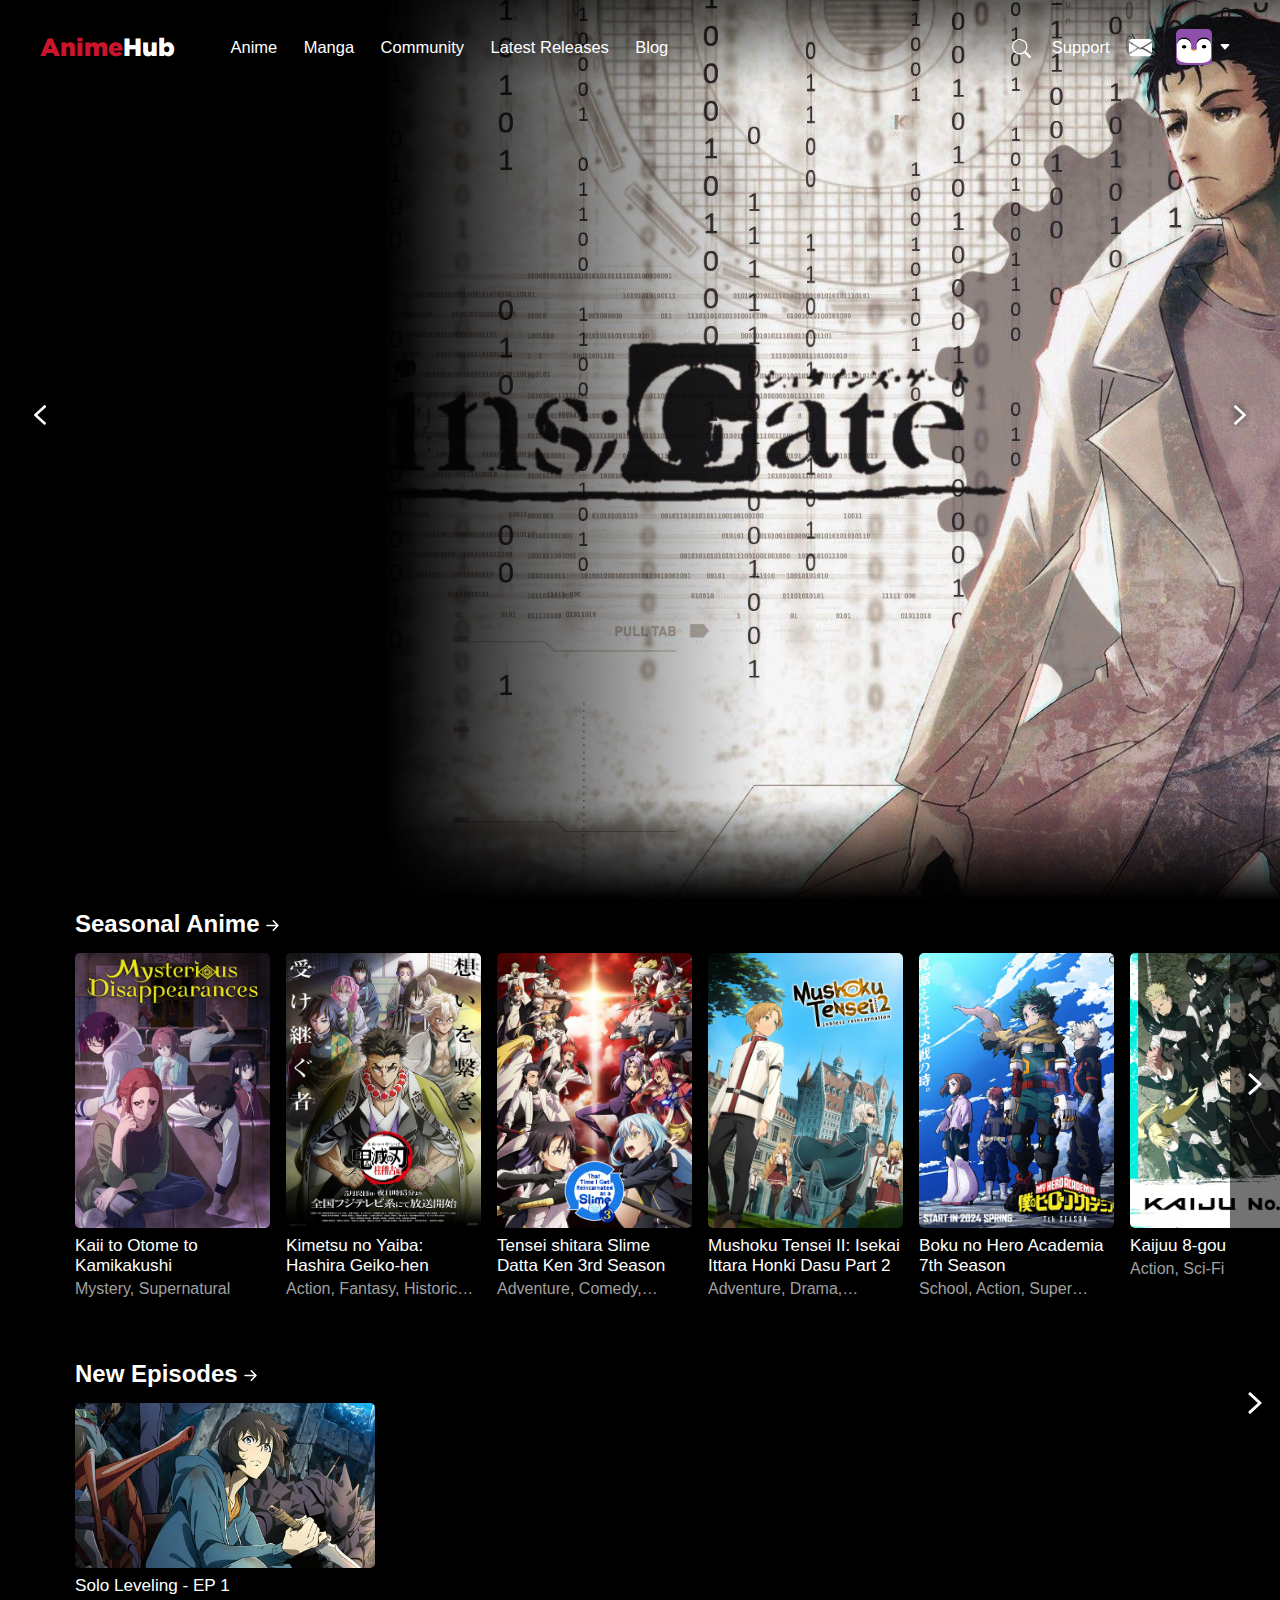
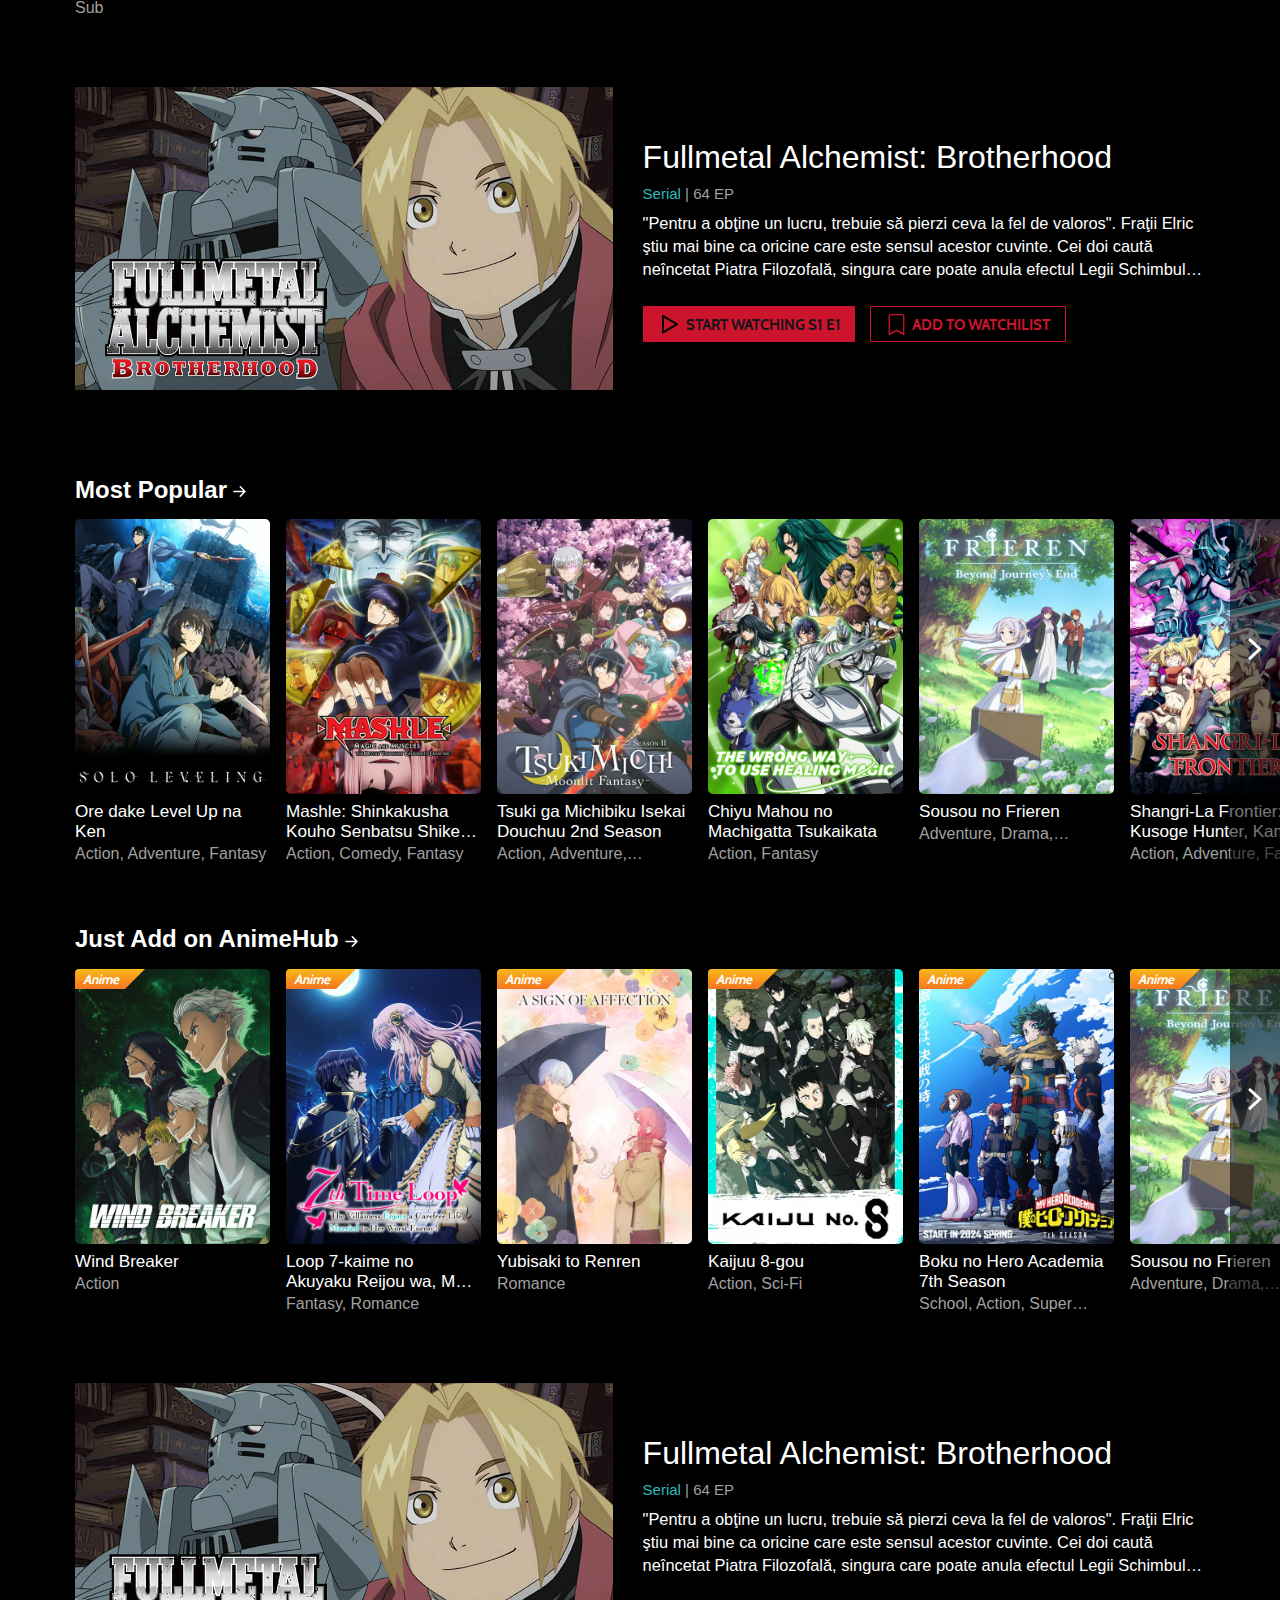
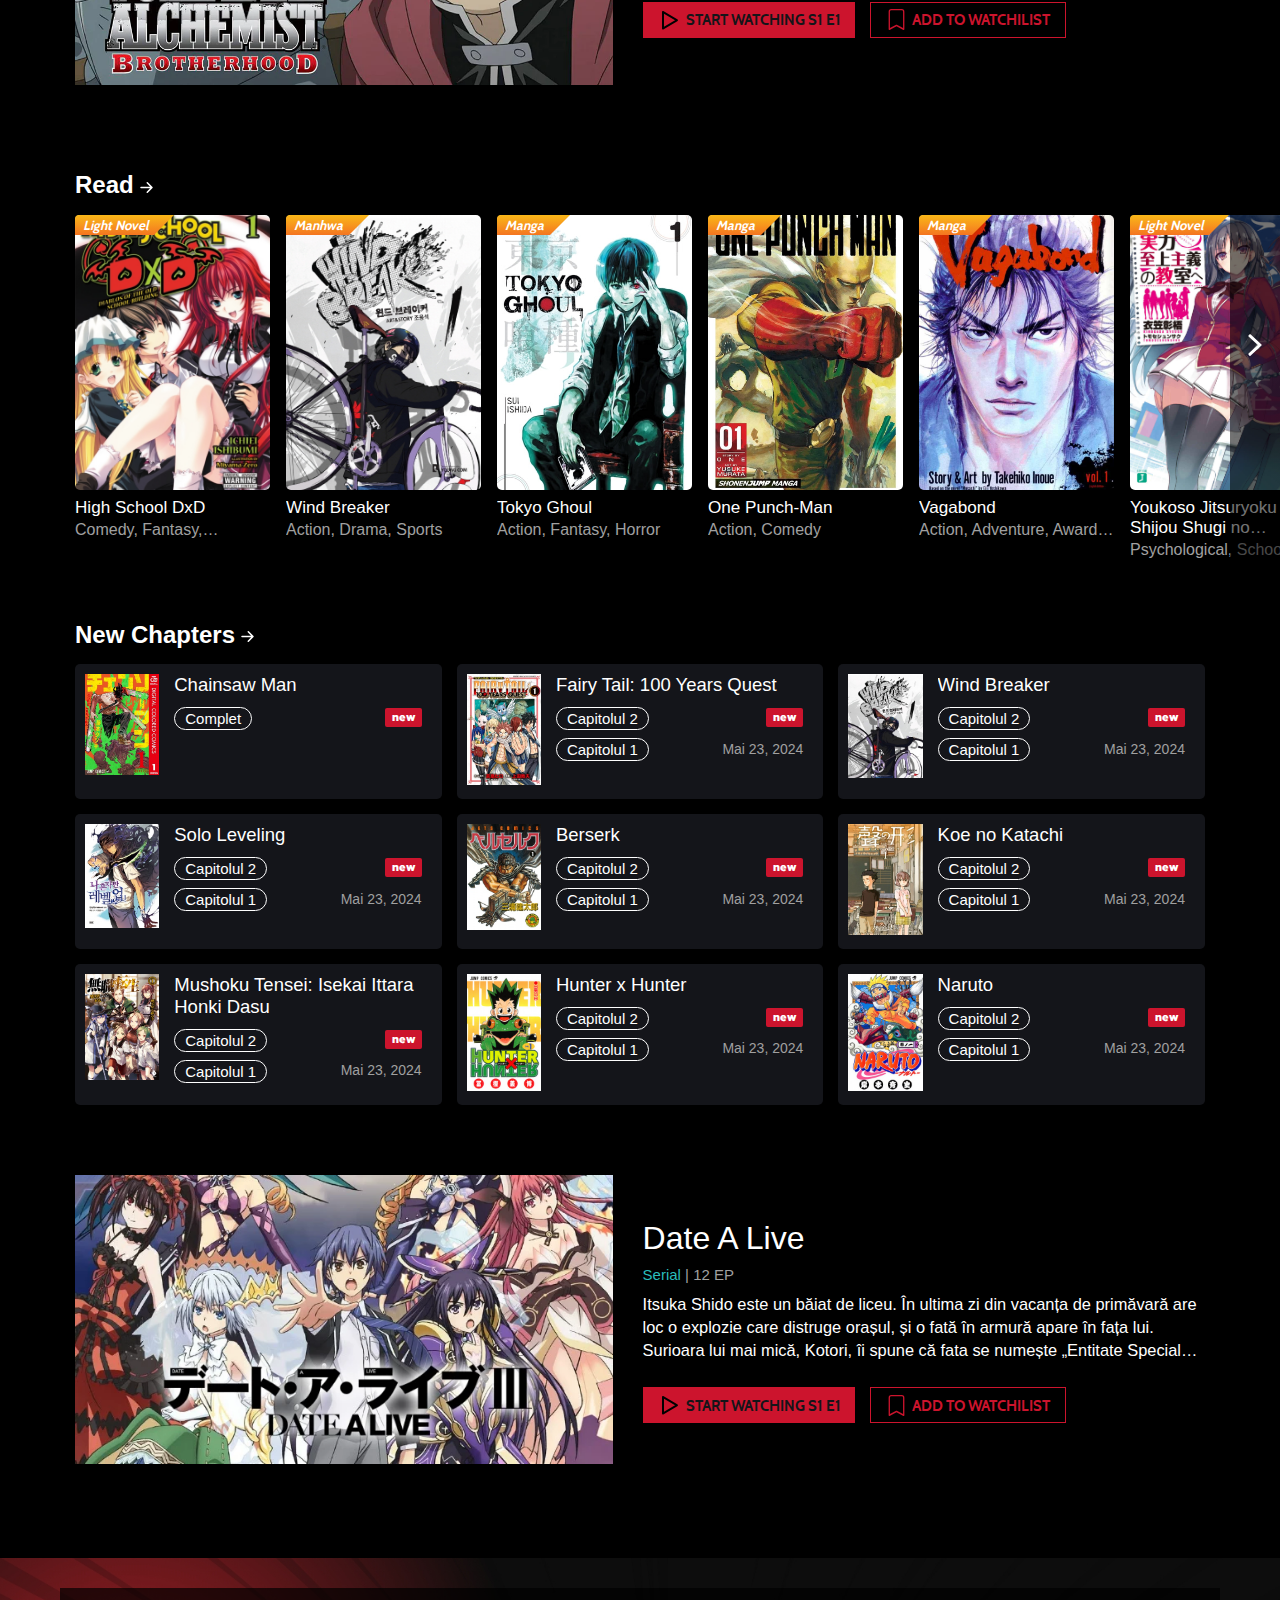
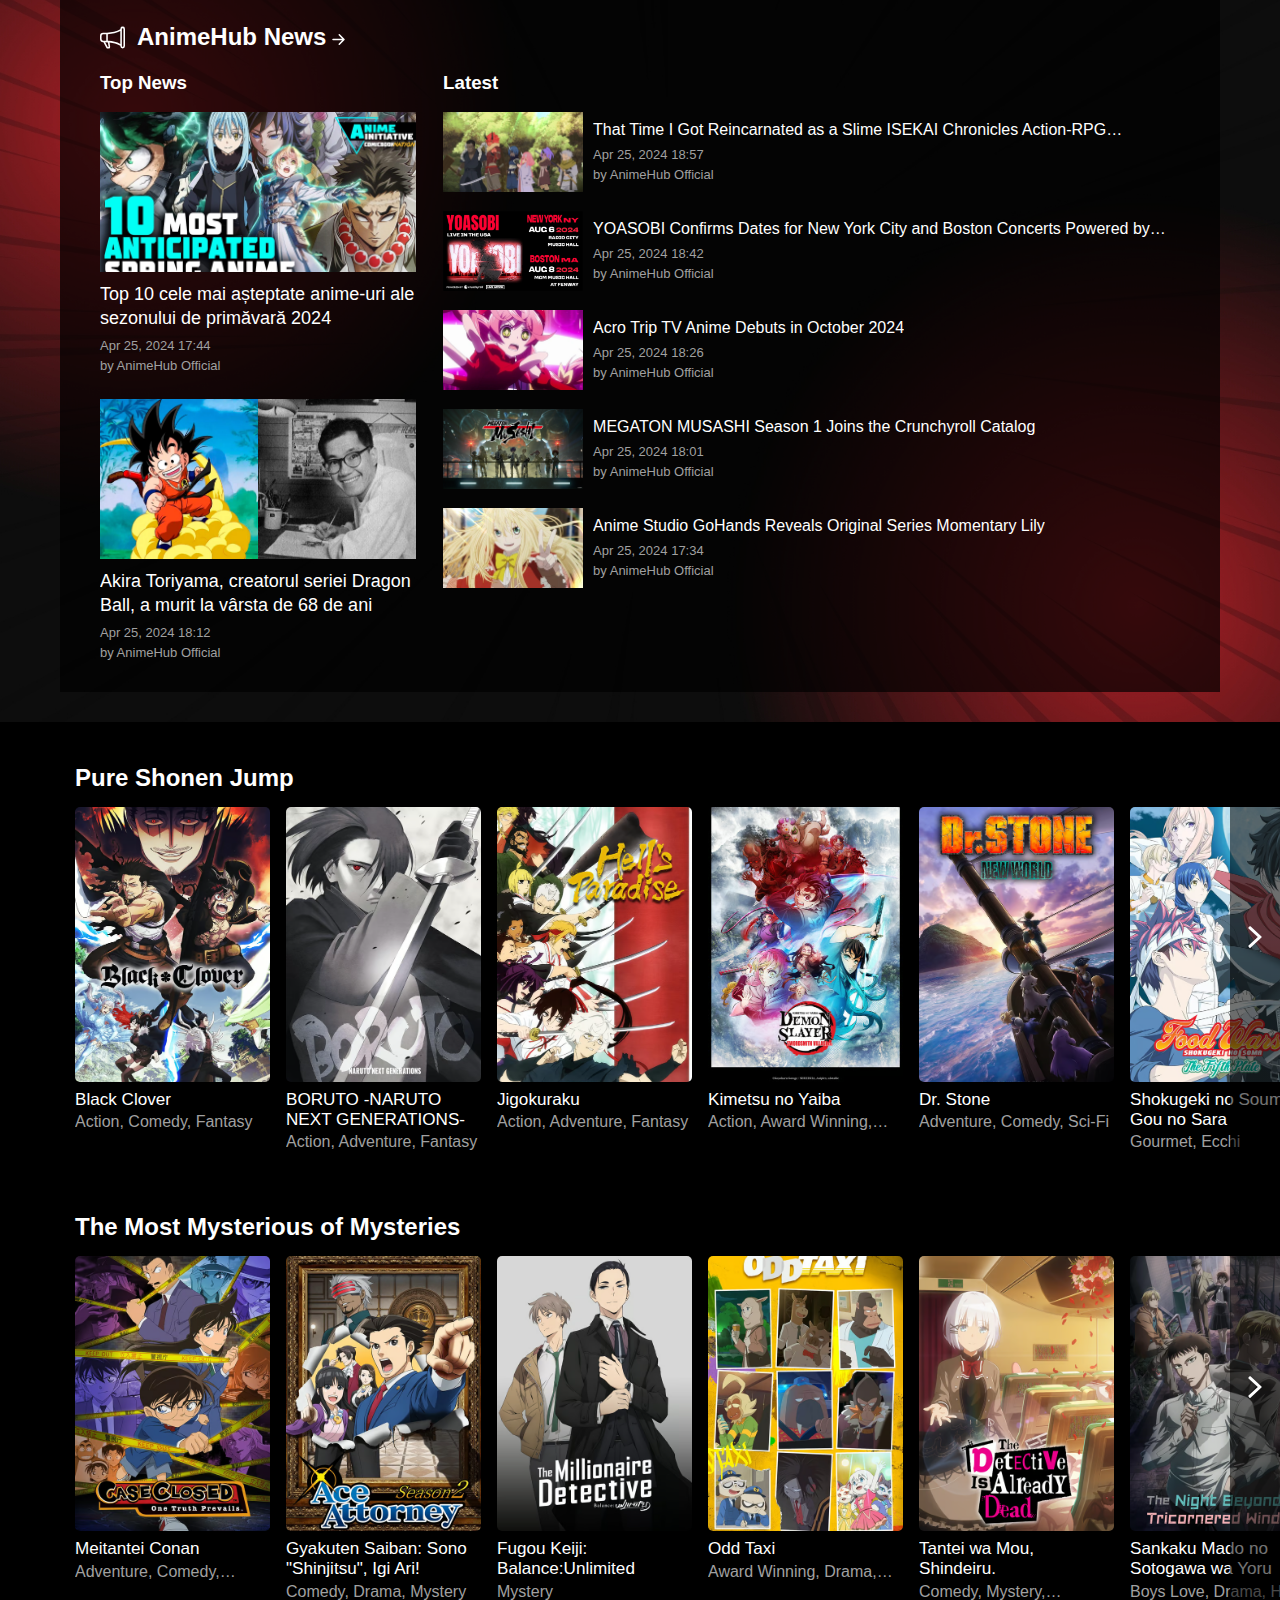
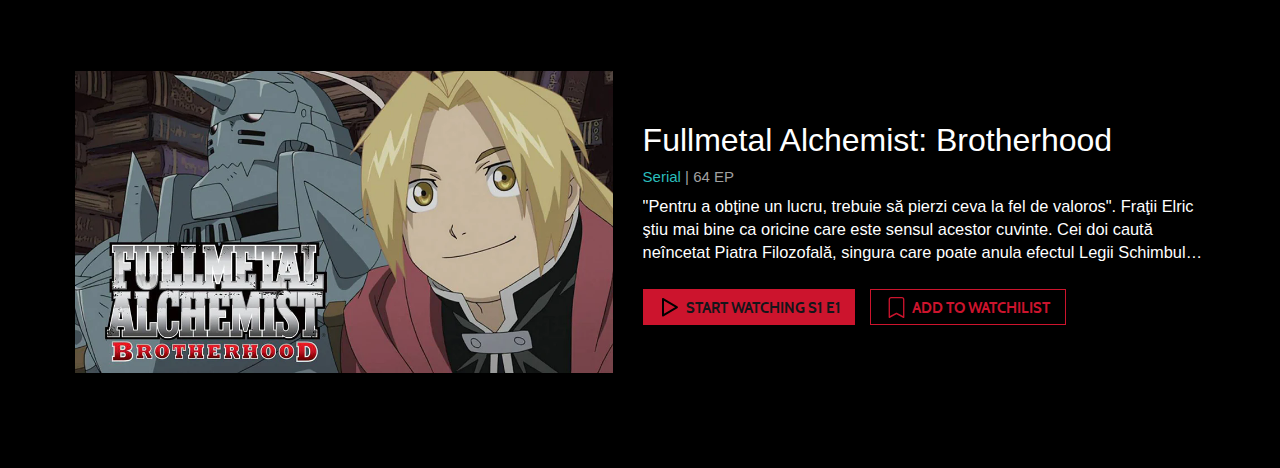
==== commit 8b01a839: "s" ====
--- a/index.html
+++ b/index.html
@@ -474,53 +474,16 @@
                     <div class="cover-article-episode">
                         <img src="../resources/Solo Leveling.jpe" alt="Solo Leveling">
                     </div>
+                    <div class="btn-play"><svg xmlns="http://www.w3.org/2000/svg" width="16" height="16" fill="currentColor" class="bi bi-play-circle" viewBox="0 0 16 16">
+                        <path d="M8 15A7 7 0 1 1 8 1a7 7 0 0 1 0 14m0 1A8 8 0 1 0 8 0a8 8 0 0 0 0 16"/>
+                        <path d="M6.271 5.055a.5.5 0 0 1 .52.038l3.5 2.5a.5.5 0 0 1 0 .814l-3.5 2.5A.5.5 0 0 1 6 10.5v-5a.5.5 0 0 1 .271-.445"/>
+                      </svg></div>
                     <div class="title-article">
                         <p class="title-serie-jp">Solo Leveling - EP 1</p>
                         <p class="title-serie-en">Solo Leveling - EP 1</p>
                         <p class="genres-article">Sub</p>
                     </div>
                 </article></a>
-                <a href=""><article class="article-episodes">
-                    <div class="cover-article-episode">
-                        <img src="../resources/Solo Leveling.jpe" alt="Solo Leveling">
-                    </div>
-                    <div class="title-article">
-                        <p class="title-serie-jp">Solo Leveling - EP 1</p>
-                        <p class="title-serie-en">Solo Leveling - EP 1</p>
-                        <p class="genres-article">Sub</p>
-                    </div>
-                </article></a>
-                <a href=""><article class="article-episodes">
-                    <div class="cover-article-episode">
-                        <img src="../resources/Solo Leveling.jpe" alt="Solo Leveling">
-                    </div>
-                    <div class="title-article">
-                        <p class="title-serie-jp">Solo Leveling - EP 1</p>
-                        <p class="title-serie-en">Solo Leveling - EP 1</p>
-                        <p class="genres-article">Sub</p>
-                    </div>
-                </article></a>
-                <a href=""><article class="article-episodes">
-                    <div class="cover-article-episode">
-                        <img src="../resources/Solo Leveling.jpe" alt="Solo Leveling">
-                    </div>
-                    <div class="title-article">
-                        <p class="title-serie-jp">Solo Leveling - EP 1</p>
-                        <p class="title-serie-en">Solo Leveling - EP 1</p>
-                        <p class="genres-article">Sub</p>
-                    </div>
-                </article></a>
-                <a href=""><article class="article-episodes">
-                    <div class="cover-article-episode">
-                        <img src="../resources/Solo Leveling.jpe" alt="Solo Leveling">
-                    </div>
-                    <div class="title-article">
-                        <p class="title-serie-jp">Solo Leveling - EP 1</p>
-                        <p class="title-serie-en">Solo Leveling - EP 1</p>
-                        <p class="genres-article">Sub</p>
-                    </div>
-                </article></a>
-
                 <button class="prev-button-article prev-button-article-episodes"><svg xmlns="http://www.w3.org/2000/svg" xmlns:xlink="http://www.w3.org/1999/xlink" version="1.1" width="256" height="256" viewBox="0 0 256 256" xml:space="preserve"><defs></defs>
                     <g style="stroke: none; stroke-width: 0; stroke-dasharray: none; stroke-linecap: butt; stroke-linejoin: miter; stroke-miterlimit: 10; fill: none; fill-rule: nonzero; opacity: 1;" transform="translate(1.4065934065934016 1.4065934065934016) scale(2.81 2.81)" >
                         <path d="M 68.045 89.028 l 3.93 -4.264 c 1.129 -1.225 1.051 -3.132 -0.174 -4.261 l -37.4 -34.473 c -0.602 -0.555 -0.602 -1.505 0 -2.06 l 37.4 -34.473 c 1.225 -1.129 1.302 -3.037 0.174 -4.261 l -3.93 -4.263 c -1.129 -1.225 -3.037 -1.302 -4.261 -0.174 l -45.609 42.04 c -1.263 1.164 -1.263 3.159 0 4.323 l 45.609 42.04 C 65.008 90.331 66.916 90.253 68.045 89.028 z" style="stroke: none; stroke-width: 1; stroke-dasharray: none; stroke-linecap: butt; stroke-linejoin: miter; stroke-miterlimit: 10; fill: rgb(255, 255, 255); fill-rule: nonzero; opacity: 1;" transform=" matrix(1 0 0 1 0 0) " stroke-linecap="round" /></g>
--- a/Anime-Home-Page/styles.css
+++ b/Anime-Home-Page/styles.css
@@ -708,6 +708,17 @@
     transition: 0.2s all;
 }
 
+.btn-play {
+    display: none;
+    transition: opacity 0.2s ease;
+}
+
+.article-episodes:hover .btn-play {
+    display: block;
+    transition: opacity 0.2s ease;
+    opacity: 1;
+}
+
 .article {
     position: relative;
     width: 250px;
@@ -734,6 +745,18 @@
     width: 300px;
     height: 165px;
     border-radius: 5px;
+}
+
+.btn-play {
+    position: absolute;
+    top: 39%;
+    left: 40.7%;
+    transform: translate(0, -50%);
+}
+
+.btn-play svg {
+    width: 50px;
+    height: 50px;
 }
 
 .category {
@@ -1292,7 +1315,7 @@
         max-width: 450px;
     }
 
-    /* .articles-wrp a {
+    .articles-wrp a {
         width: 195px;
     }
 
@@ -1303,7 +1326,7 @@
     .cover-article {
         width: 180px;
         height: 280px;
-    } */
+    }
     
     .info-serie-random {
         margin-left: 30px;
@@ -1497,27 +1520,13 @@
         margin-right: 16px;
     }
 
-    .articles-episodes-wrp a {
-        width: 255px;
-        margin-right: 16px;
-    }
-
     .article {
         width: 195px;
-    }
-
-    .article-episodes {
-        width: 255px;
     }
     
     .cover-article {
         width: 195px;
         height: 275px;
-    }
-
-    .cover-article-episode {
-        width: 255px;
-        height: 140px;
     }
 
     .title-serie-jp, .title-serie-en {
@@ -1751,7 +1760,7 @@
     }
 
     .articles-episodes-wrp a {
-        width: 235px;
+        width: 270px;
         margin-right: 16px;
     }
 
@@ -1760,7 +1769,7 @@
     }
 
     .article-episodes {
-        width: 235px;
+        width: 270px;
     }
     
     .cover-article {
@@ -1769,8 +1778,8 @@
     }
 
     .cover-article-episode {
-        width: 235px;
-        height: 120px;
+        width: 270px;
+        height: 155px;
     }
 
     #next-button svg {
@@ -2001,6 +2010,11 @@
         z-index: 0;
     }
 
+    .btn-play svg {
+        width: 43px;
+        height: 43px;
+    }
+
     .slider .list .item img {
         width: 100%;
     }
@@ -2078,27 +2092,13 @@
         margin-right: 12px;
     }
 
-    .articles-episodes-wrp a {
-        width: 210px;
-        margin-right: 12px;
-    }
-
     .article {
         width: 170px;
-    }
-
-    .article-episodes {
-        width: 210px;
     }
     
     .cover-article {
         width: 170px;
         height: 250px;
-    }
-
-    .cover-article-episode {
-        width: 210px;
-        height: 110px;
     }
 
     .title-serie-jp, .title-serie-en {
@@ -2473,26 +2473,27 @@
         width: 155px;
     }
 
-    .articles-episodes-wrp a {
-        width: 190px;
-    }
-
     .article {
         width: 155px;
     }
 
-    .article-episodes {
-        width: 190px;
-    }
-    
     .cover-article {
         width: 155px;
         height: 230px;
     }
 
+    .articles-episodes-wrp a {
+        width: 235px;
+        margin-right: 16px;
+    }
+
+    .article-episodes {
+        width: 235px;
+    }
+
     .cover-article-episode {
-        width: 190px;
-        height: 98px;
+        width: 235px;
+        height: 130px;
     }
 
     .title-serie-jp, .title-serie-en {
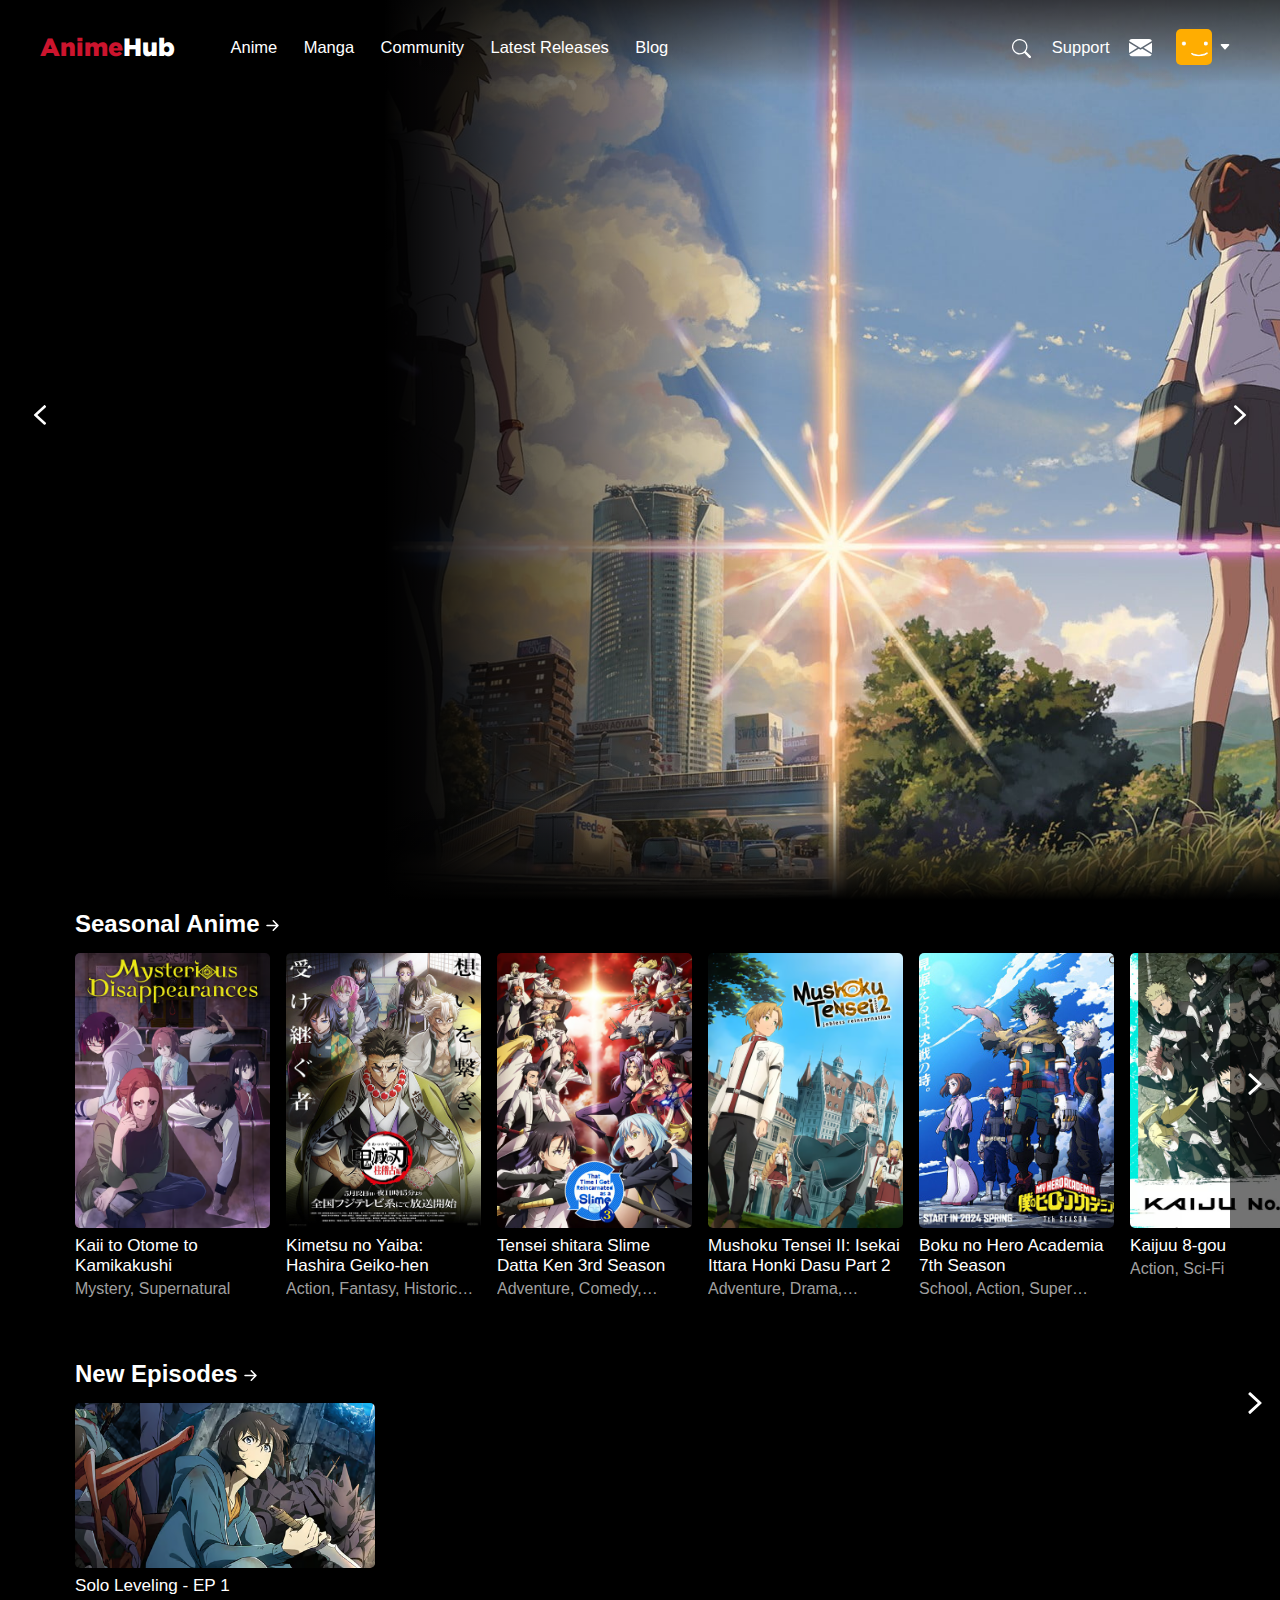
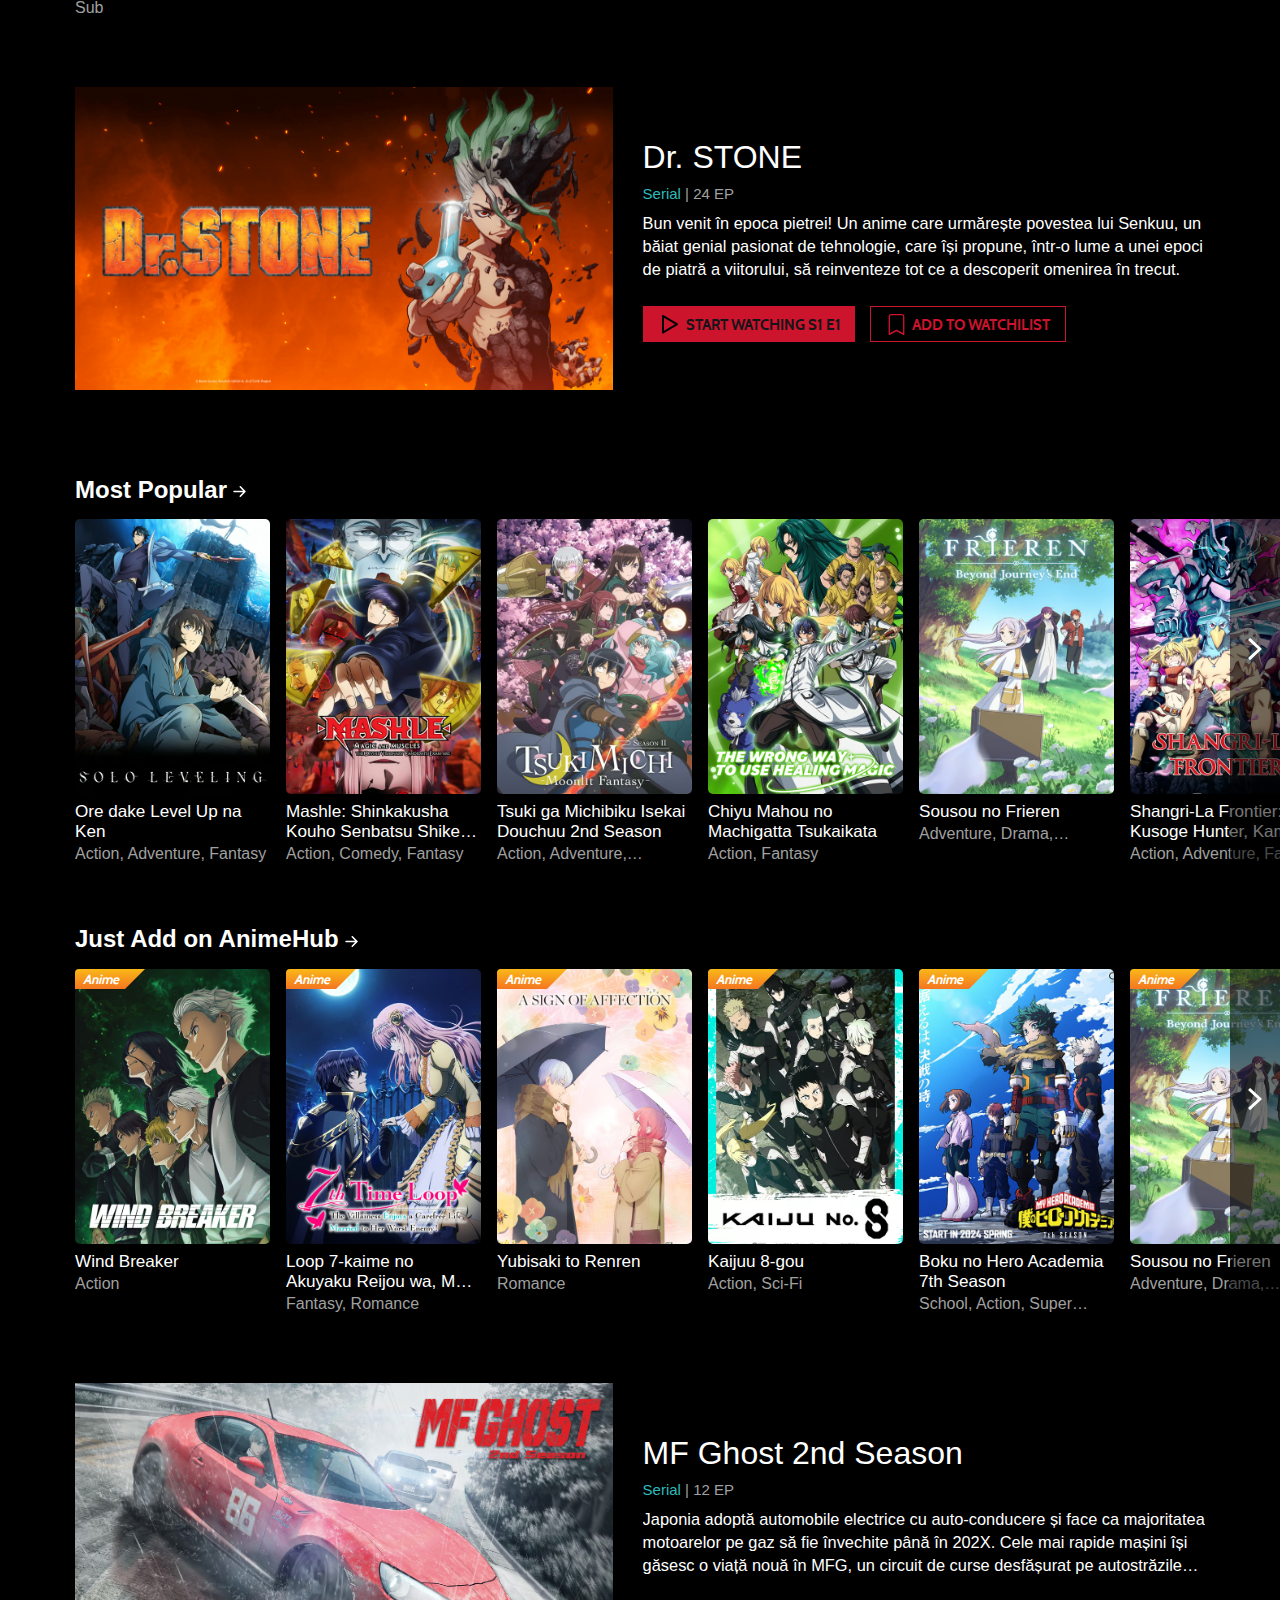
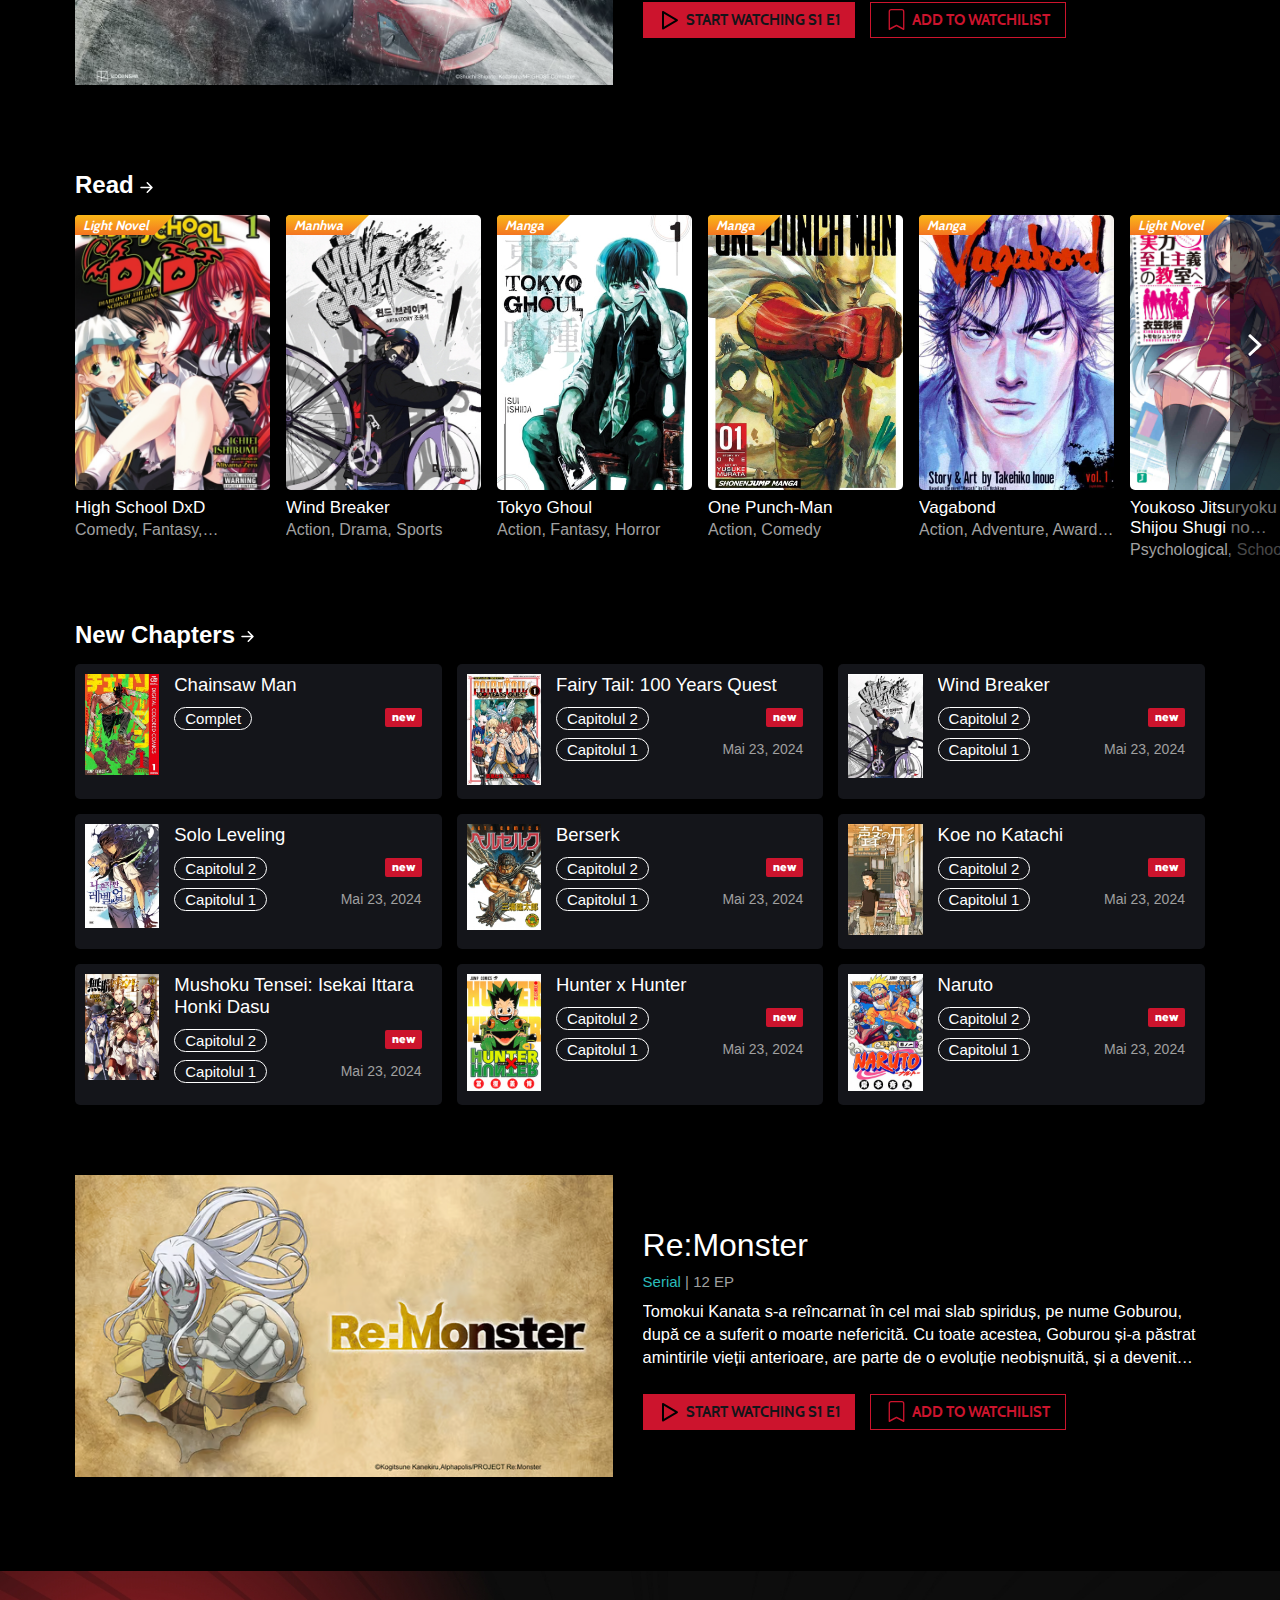
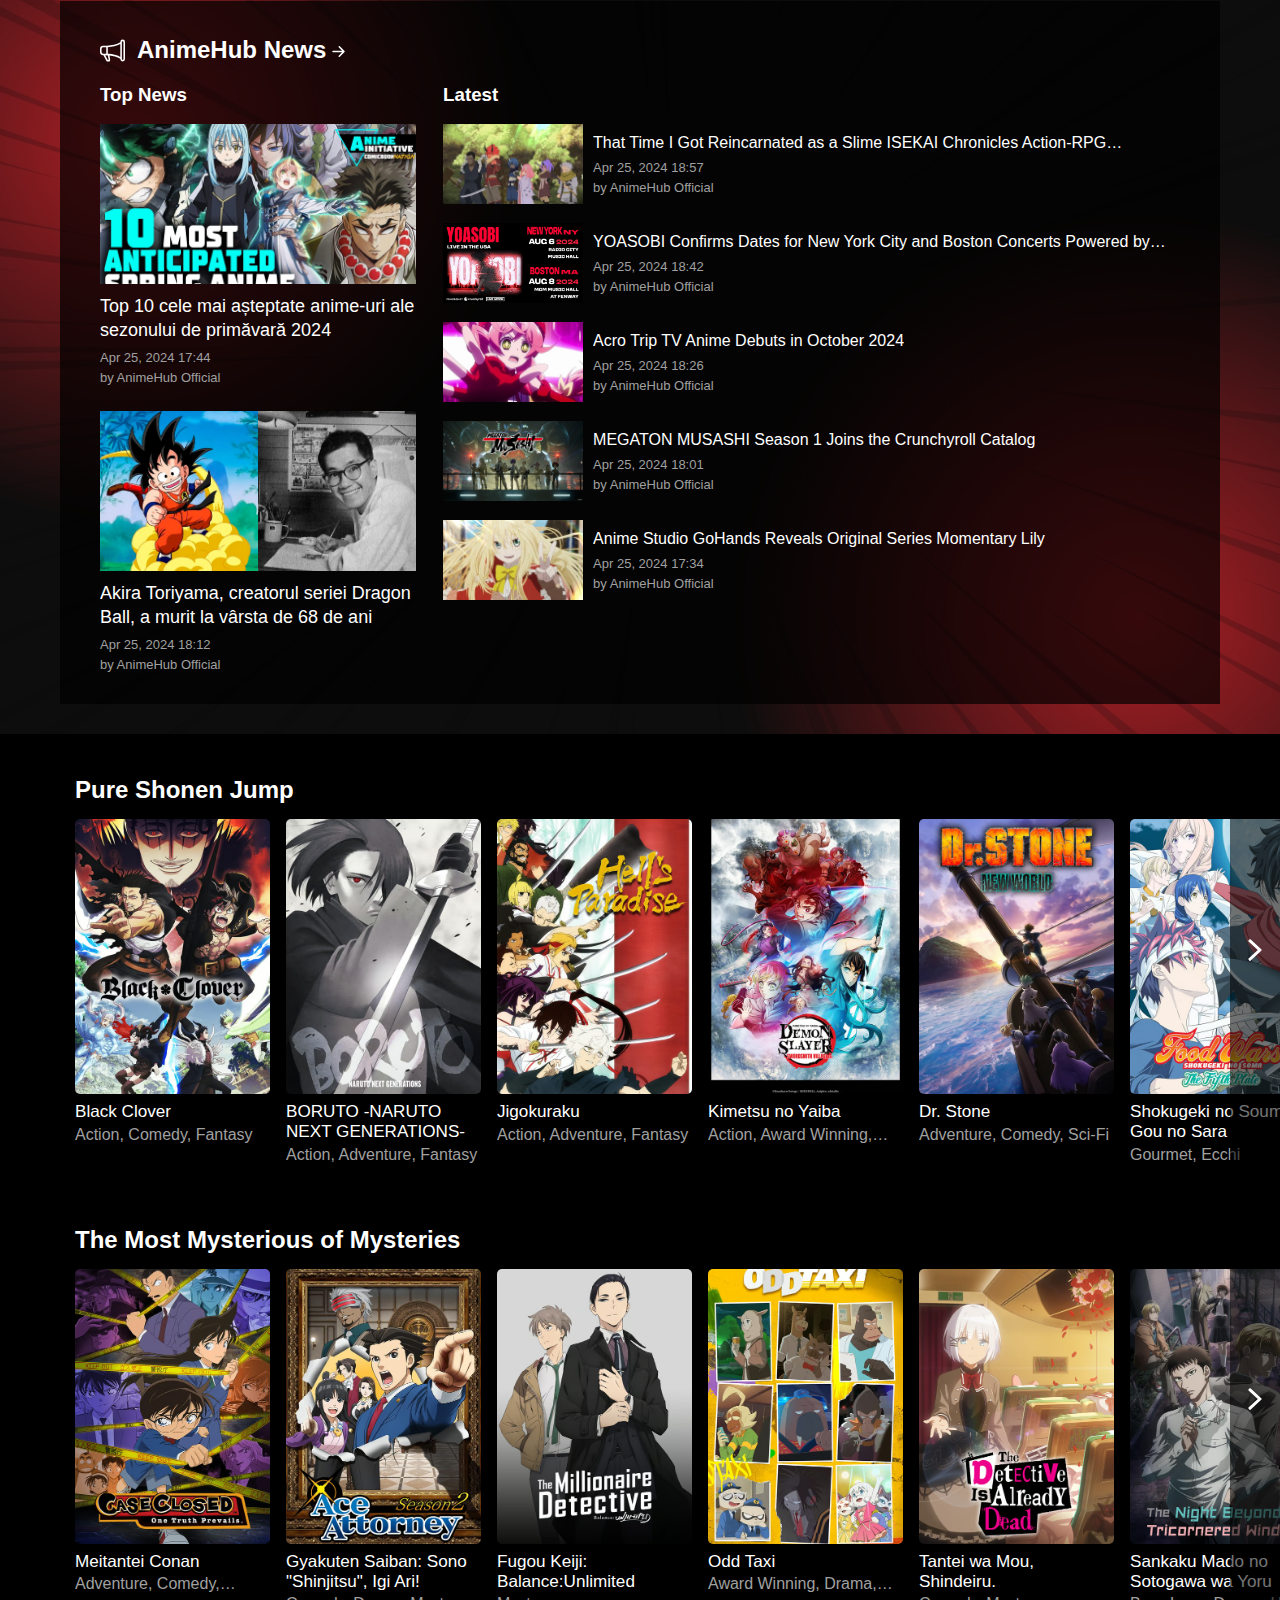
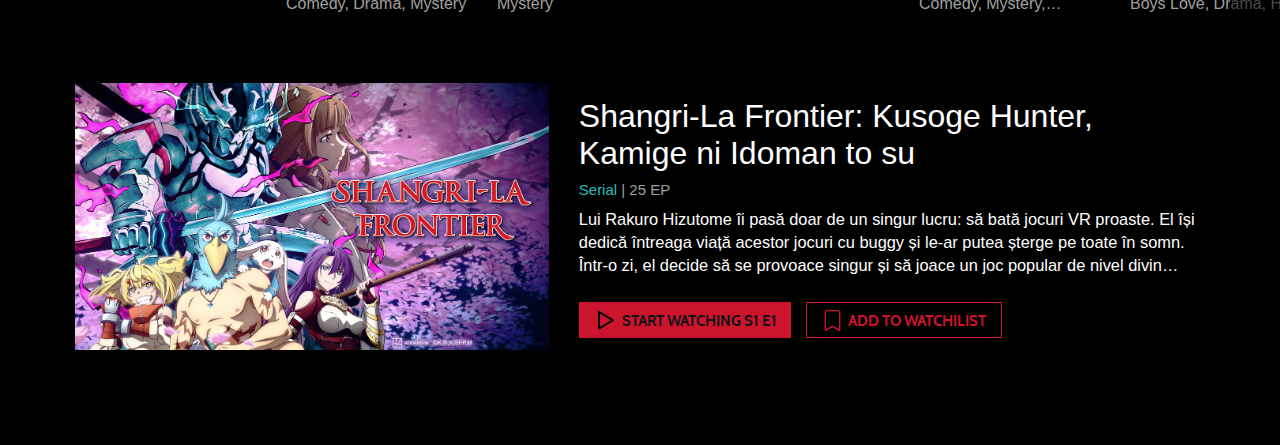
==== commit 3a844fec: "s" ====
--- a/index.html
+++ b/index.html
@@ -872,18 +872,18 @@
             <div class="random-serie">
                 <div class="ds-rdn-flex">
                     <div class="img-serie-random">
-                        <img src="/resources/Dr. Stone-cover.webp" alt="Dr. STONE">
+                        <img src="/resources/b61c2f4e5cc43ac1211b03fcbae03c78.avif" alt="MF Ghost 2nd Season">
                      </div>
                      <div class="info-serie-random">
                          <div class="title-serie-random">
-                             <a href=""><p class="title-serie-random-jp">Dr. STONE</p></a>
-                             <a href=""><p class="title-serie-random-en">Dr. STONE</p></a>
+                             <a href=""><p class="title-serie-random-jp">MF Ghost 2nd Season</p></a>
+                             <a href=""><p class="title-serie-random-en">MF Ghost 2nd Season</p></a>
                          </div>
                          <div class="type-serie-radom">
-                             <p><span>Serial</span> | 24 EP</p>
+                             <p><span>Serial</span> | 12 EP</p>
                          </div>
                          <div class="description-serie-random">
-                             <p>Bun venit în epoca pietrei! Un anime care urmărește povestea lui Senkuu, un băiat genial pasionat de tehnologie, care își propune, într-o lume a unei epoci de piatră a viitorului, să reinventeze tot ce a descoperit omenirea în trecut.</p>
+                             <p>Japonia adoptă automobile electrice cu auto-conducere și face ca majoritatea motoarelor pe gaz să fie învechite până în 202X. Cele mai rapide mașini își găsesc o viață nouă în MFG, un circuit de curse desfășurat pe autostrăzile japoneze. Șoferi din întreaga lume se întrec pentru o șansă la titlu.</p>
                          </div>
                          <div class="btn-serie-random">
                              <a href=""><button class="sw"><svg class="" xmlns="http://www.w3.org/2000/svg" viewBox="0 0 24 24" data-t="play-svg" aria-labelledby="play-svg" aria-hidden="true" role="img"><title id="play-svg">Play</title><path d="M5.944 3C5.385 3 5 3.445 5 4.22v16.018c0 .771.384 1.22.945 1.22.234 0 .499-.078.779-.243l13.553-7.972c.949-.558.952-1.468 0-2.028L6.724 3.243C6.444 3.078 6.178 3 5.944 3m1.057 2.726l11.054 6.503L7 18.732l.001-13.006"></path>
@@ -898,18 +898,18 @@
             <div class="random-serie">
                 <div class="ds-rdn-flex">
                     <div class="img-serie-random">
-                        <img src="/resources/Fullmetal Alchemist Brotherhood-cover.webp" alt="Fullmetal Alchemist: Brotherhood">
+                        <img src="/resources/Blue Lock 2nd Season-cover.avif" alt="Blue Lock vs. U-20 Japan">
                      </div>
                      <div class="info-serie-random">
                          <div class="title-serie-random">
-                             <a href=""><p class="title-serie-random-jp">Fullmetal Alchemist: Brotherhood</p></a>
-                             <a href=""><p class="title-serie-random-en">Fullmetal Alchemist: Brotherhood</p></a>
+                             <a href=""><p class="title-serie-random-jp">Blue Lock vs. U-20 Japan</p></a>
+                             <a href=""><p class="title-serie-random-en">Blue Lock 2nd Season</p></a>
                          </div>
                          <div class="type-serie-radom">
-                             <p><span>Serial</span> | 64 EP</p>
+                             <p><span>Serial</span> | 14 EP</p>
                          </div>
                          <div class="description-serie-random">
-                             <p>"Pentru a obţine un lucru, trebuie să pierzi ceva la fel de valoros". Fraţii Elric ştiu mai bine ca oricine care este sensul acestor cuvinte. Cei doi caută neîncetat Piatra Filozofală, singura care poate anula efectul Legii Schimbului Echivalent. Numai că, la baza Pietrei Filozofale stă o conspiraţie care îi implică pe cei doi fraţi şi chiar întreaga armată. În tot acest haos care îi face să nu mai ştie în cine se pot încrede, cei doi fraţi trebuie să îşi depăşească temerile şi să reuşească să obţină singurul element care îi poate face oameni din nou... sau fix opusul.</p>
+                             <p>Dorința Japoniei de glorie la Cupa Mondială determină Asociația Japoneză de Fotbal să lanseze un nou program de antrenament riguros pentru a găsi următorul atacant al echipei naționale. Trei sute de jucători de liceu sunt înfrunți unul împotriva celuilalt pentru poziție, dar doar unul va ieși în frunte.</p>
                          </div>
                          <div class="btn-serie-random">
                              <a href=""><button class="sw"><svg class="" xmlns="http://www.w3.org/2000/svg" viewBox="0 0 24 24" data-t="play-svg" aria-labelledby="play-svg" aria-hidden="true" role="img"><title id="play-svg">Play</title><path d="M5.944 3C5.385 3 5 3.445 5 4.22v16.018c0 .771.384 1.22.945 1.22.234 0 .499-.078.779-.243l13.553-7.972c.949-.558.952-1.468 0-2.028L6.724 3.243C6.444 3.078 6.178 3 5.944 3m1.057 2.726l11.054 6.503L7 18.732l.001-13.006"></path>
@@ -1773,18 +1773,18 @@
             <div class="random-serie">
                 <div class="ds-rdn-flex">
                     <div class="img-serie-random">
-                        <img src="/resources/Dr. Stone-cover.webp" alt="Dr. STONE">
+                        <img src="/resources/Shangri-La Frontier-cv.avif" alt="Shangri-La Frontier">
                      </div>
                      <div class="info-serie-random">
                          <div class="title-serie-random">
-                             <a href=""><p class="title-serie-random-jp">Dr. STONE</p></a>
-                             <a href=""><p class="title-serie-random-en">Dr. STONE</p></a>
+                             <a href=""><p class="title-serie-random-jp">Shangri-La Frontier: Kusoge Hunter, Kamige ni Idoman to su</p></a>
+                             <a href=""><p class="title-serie-random-en">Shangri-La Frontier</p></a>
                          </div>
                          <div class="type-serie-radom">
-                             <p><span>Serial</span> | 24 EP</p>
+                             <p><span>Serial</span> | 25 EP</p>
                          </div>
                          <div class="description-serie-random">
-                             <p>Bun venit în epoca pietrei! Un anime care urmărește povestea lui Senkuu, un băiat genial pasionat de tehnologie, care își propune, într-o lume a unei epoci de piatră a viitorului, să reinventeze tot ce a descoperit omenirea în trecut.</p>
+                             <p>Lui Rakuro Hizutome îi pasă doar de un singur lucru: să bată jocuri VR proaste. El își dedică întreaga viață acestor jocuri cu buggy și le-ar putea șterge pe toate în somn. Într-o zi, el decide să se provoace singur și să joace un joc popular de nivel divin numit Shangri-La Frontier.</p>
                          </div>
                          <div class="btn-serie-random">
                              <a href=""><button class="sw"><svg class="" xmlns="http://www.w3.org/2000/svg" viewBox="0 0 24 24" data-t="play-svg" aria-labelledby="play-svg" aria-hidden="true" role="img"><title id="play-svg">Play</title><path d="M5.944 3C5.385 3 5 3.445 5 4.22v16.018c0 .771.384 1.22.945 1.22.234 0 .499-.078.779-.243l13.553-7.972c.949-.558.952-1.468 0-2.028L6.724 3.243C6.444 3.078 6.178 3 5.944 3m1.057 2.726l11.054 6.503L7 18.732l.001-13.006"></path>
@@ -1799,18 +1799,18 @@
             <div class="random-serie">
                 <div class="ds-rdn-flex">
                     <div class="img-serie-random">
-                        <img src="/resources/Fullmetal Alchemist Brotherhood-cover.webp" alt="Fullmetal Alchemist: Brotherhood">
+                        <img src="/resources/Kamonohashi Ron no Kindan Suiri-cv.avif" alt="Kamonohashi Ron no Kindan Suiri">
                      </div>
                      <div class="info-serie-random">
                          <div class="title-serie-random">
-                             <a href=""><p class="title-serie-random-jp">Fullmetal Alchemist: Brotherhood</p></a>
-                             <a href=""><p class="title-serie-random-en">Fullmetal Alchemist: Brotherhood</p></a>
+                             <a href=""><p class="title-serie-random-jp">Kamonohashi Ron no Kindan Suiri</p></a>
+                             <a href=""><p class="title-serie-random-en">Ron Kamonohashi's Forbidden Deductions</p></a>
                          </div>
                          <div class="type-serie-radom">
-                             <p><span>Serial</span> | 64 EP</p>
+                             <p><span>Serial</span> | 13 EP</p>
                          </div>
                          <div class="description-serie-random">
-                             <p>"Pentru a obţine un lucru, trebuie să pierzi ceva la fel de valoros". Fraţii Elric ştiu mai bine ca oricine care este sensul acestor cuvinte. Cei doi caută neîncetat Piatra Filozofală, singura care poate anula efectul Legii Schimbului Echivalent. Numai că, la baza Pietrei Filozofale stă o conspiraţie care îi implică pe cei doi fraţi şi chiar întreaga armată. În tot acest haos care îi face să nu mai ştie în cine se pot încrede, cei doi fraţi trebuie să îşi depăşească temerile şi să reuşească să obţină singurul element care îi poate face oameni din nou... sau fix opusul.</p>
+                             <p>"Ron Kamonohashi a fost odată privit ca un geniu la cea mai bună academie de pregătire a detectivilor. Dar, după o greșeală fatală, i-a fost expulzat și i s-a interzis să devină detectiv. Ani mai târziu, ofițerul de poliție Totomaru Isshiki bate la ușa lui Ron căutând ajutor într-un caz de crimă în serie.</p>
                          </div>
                          <div class="btn-serie-random">
                              <a href=""><button class="sw"><svg class="" xmlns="http://www.w3.org/2000/svg" viewBox="0 0 24 24" data-t="play-svg" aria-labelledby="play-svg" aria-hidden="true" role="img"><title id="play-svg">Play</title><path d="M5.944 3C5.385 3 5 3.445 5 4.22v16.018c0 .771.384 1.22.945 1.22.234 0 .499-.078.779-.243l13.553-7.972c.949-.558.952-1.468 0-2.028L6.724 3.243C6.444 3.078 6.178 3 5.944 3m1.057 2.726l11.054 6.503L7 18.732l.001-13.006"></path>
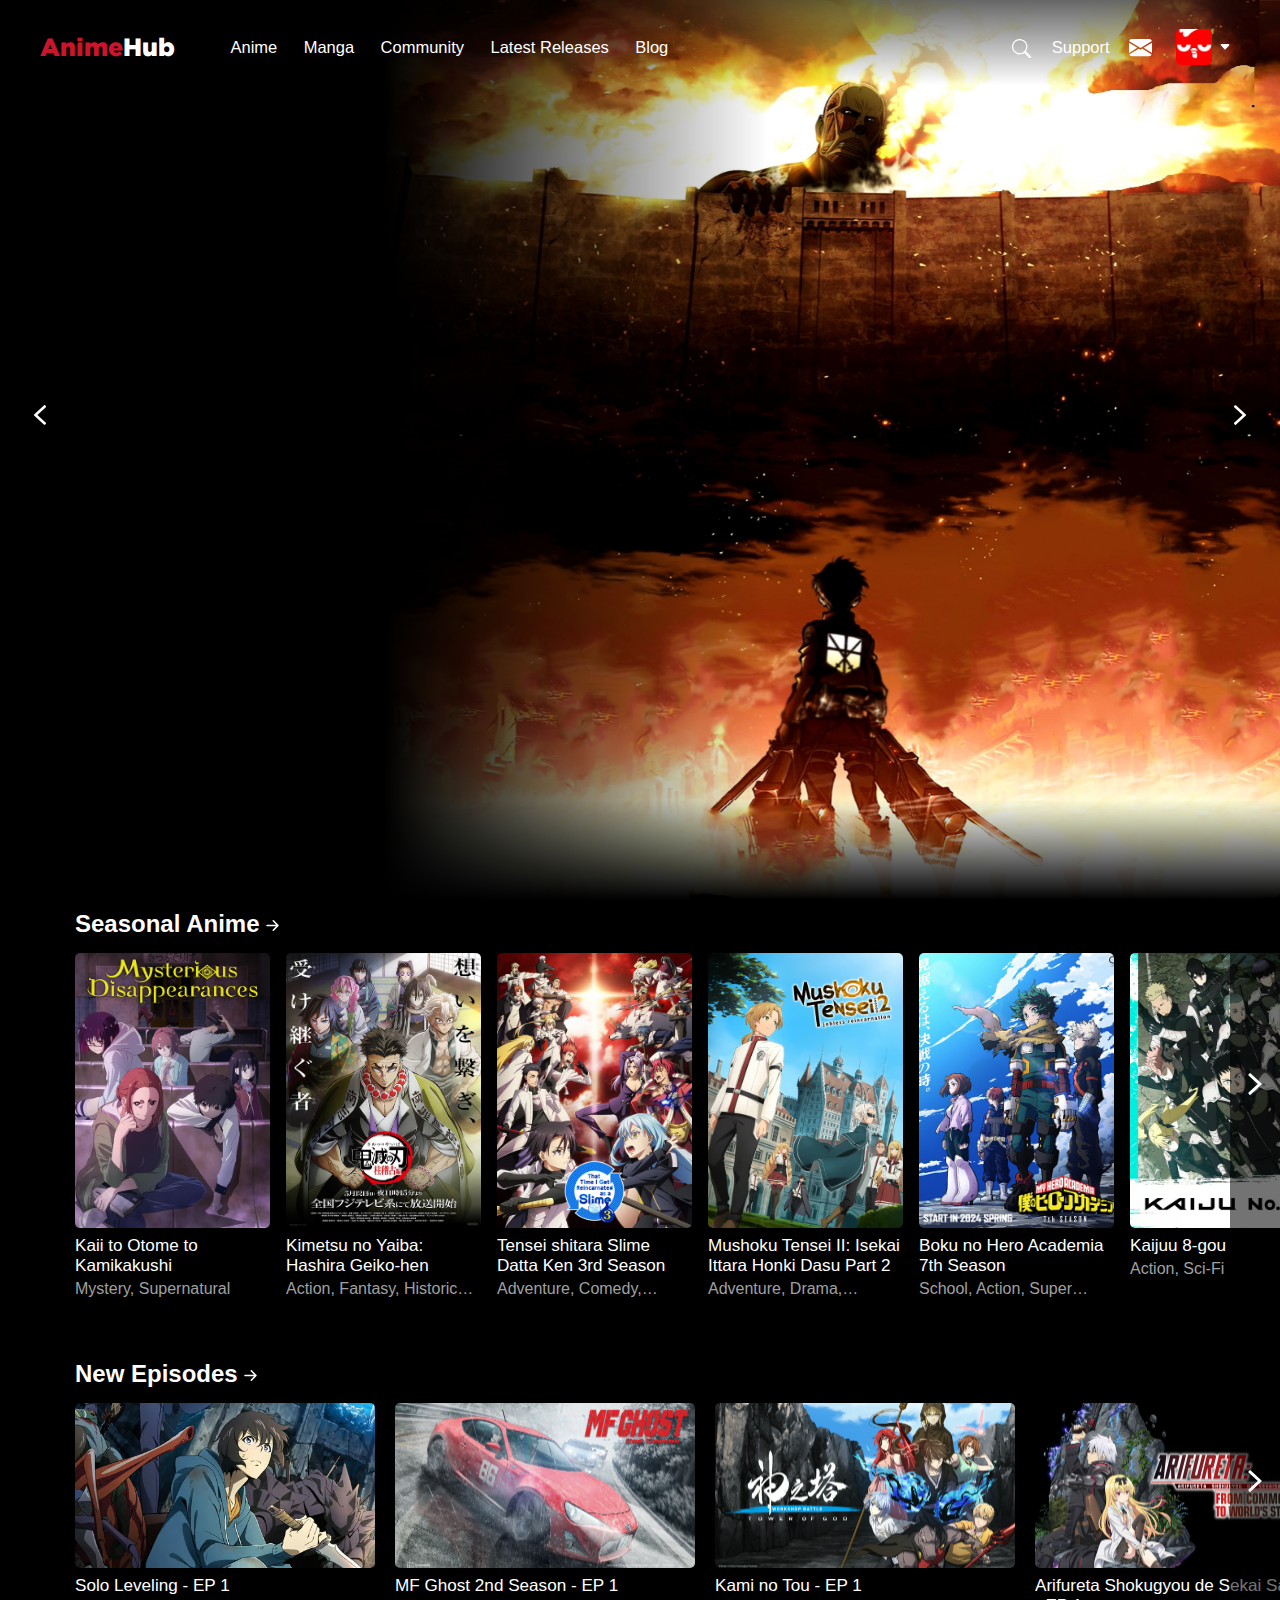
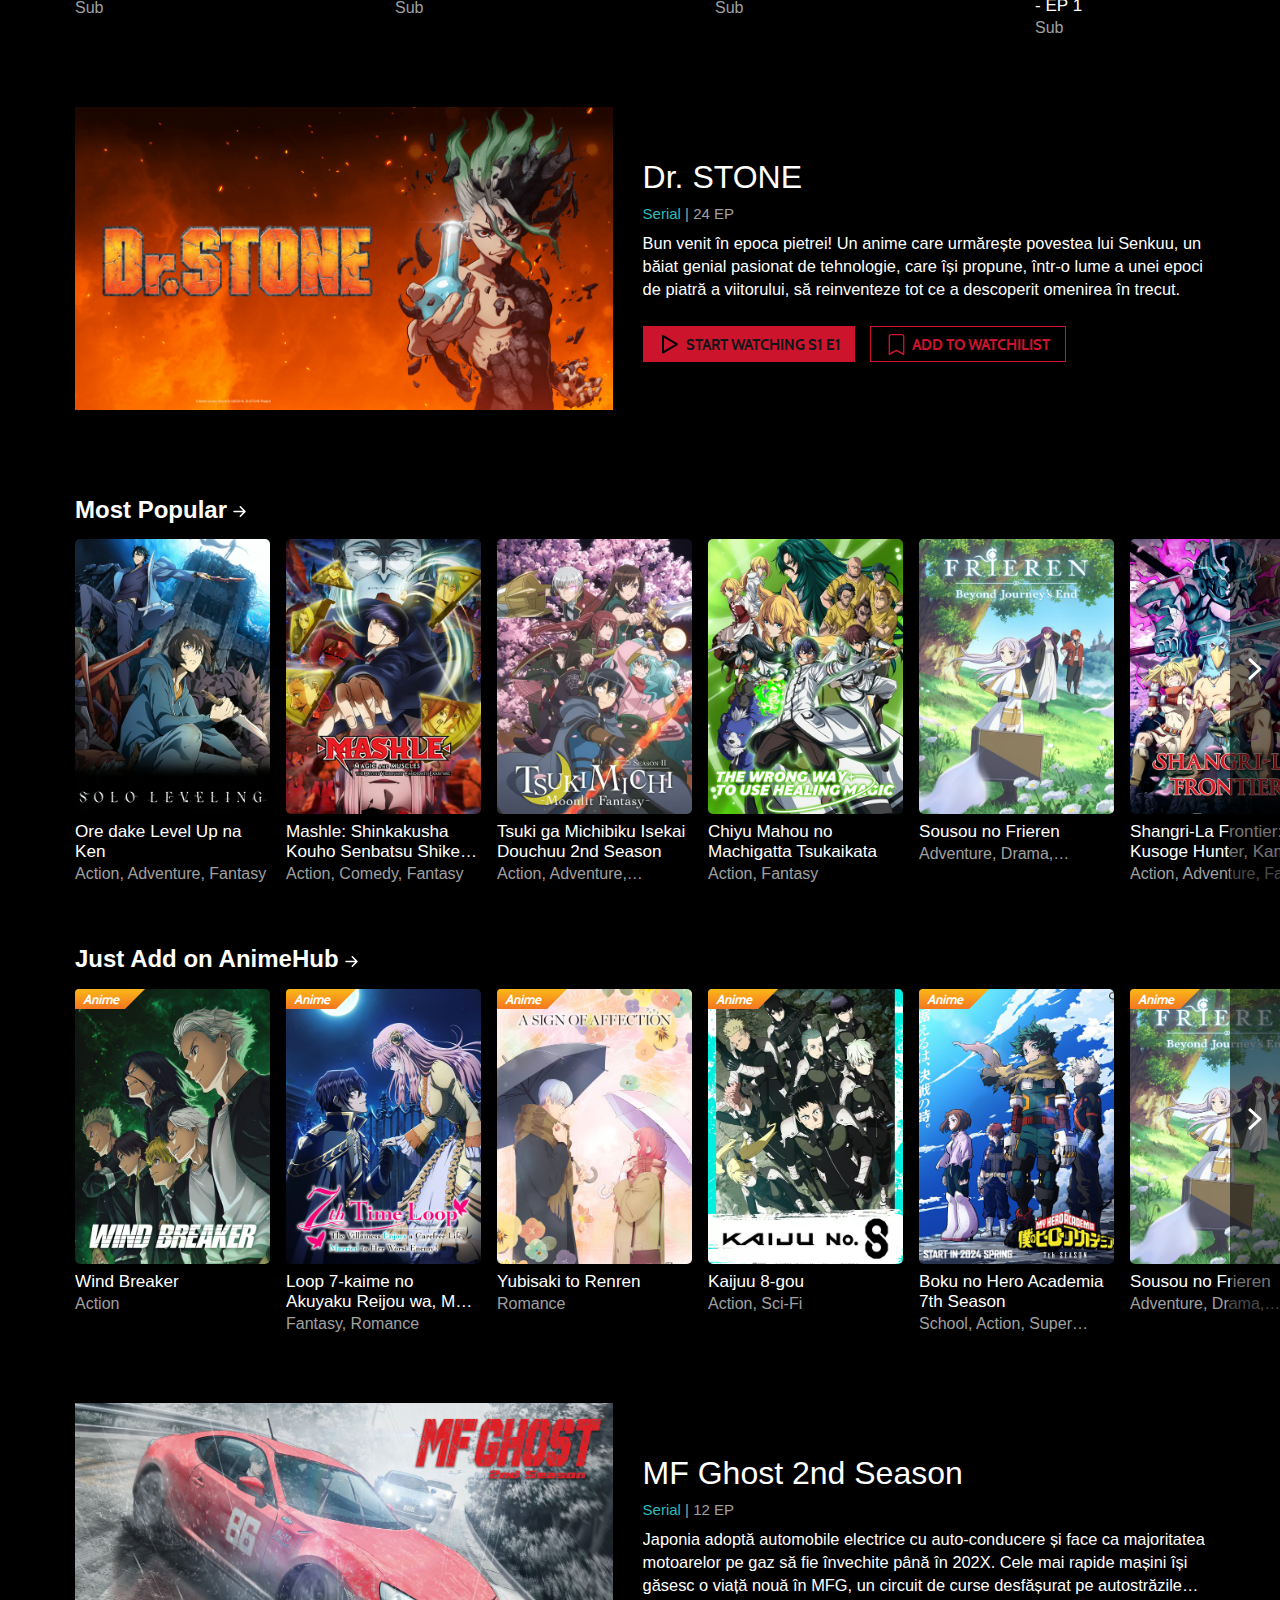
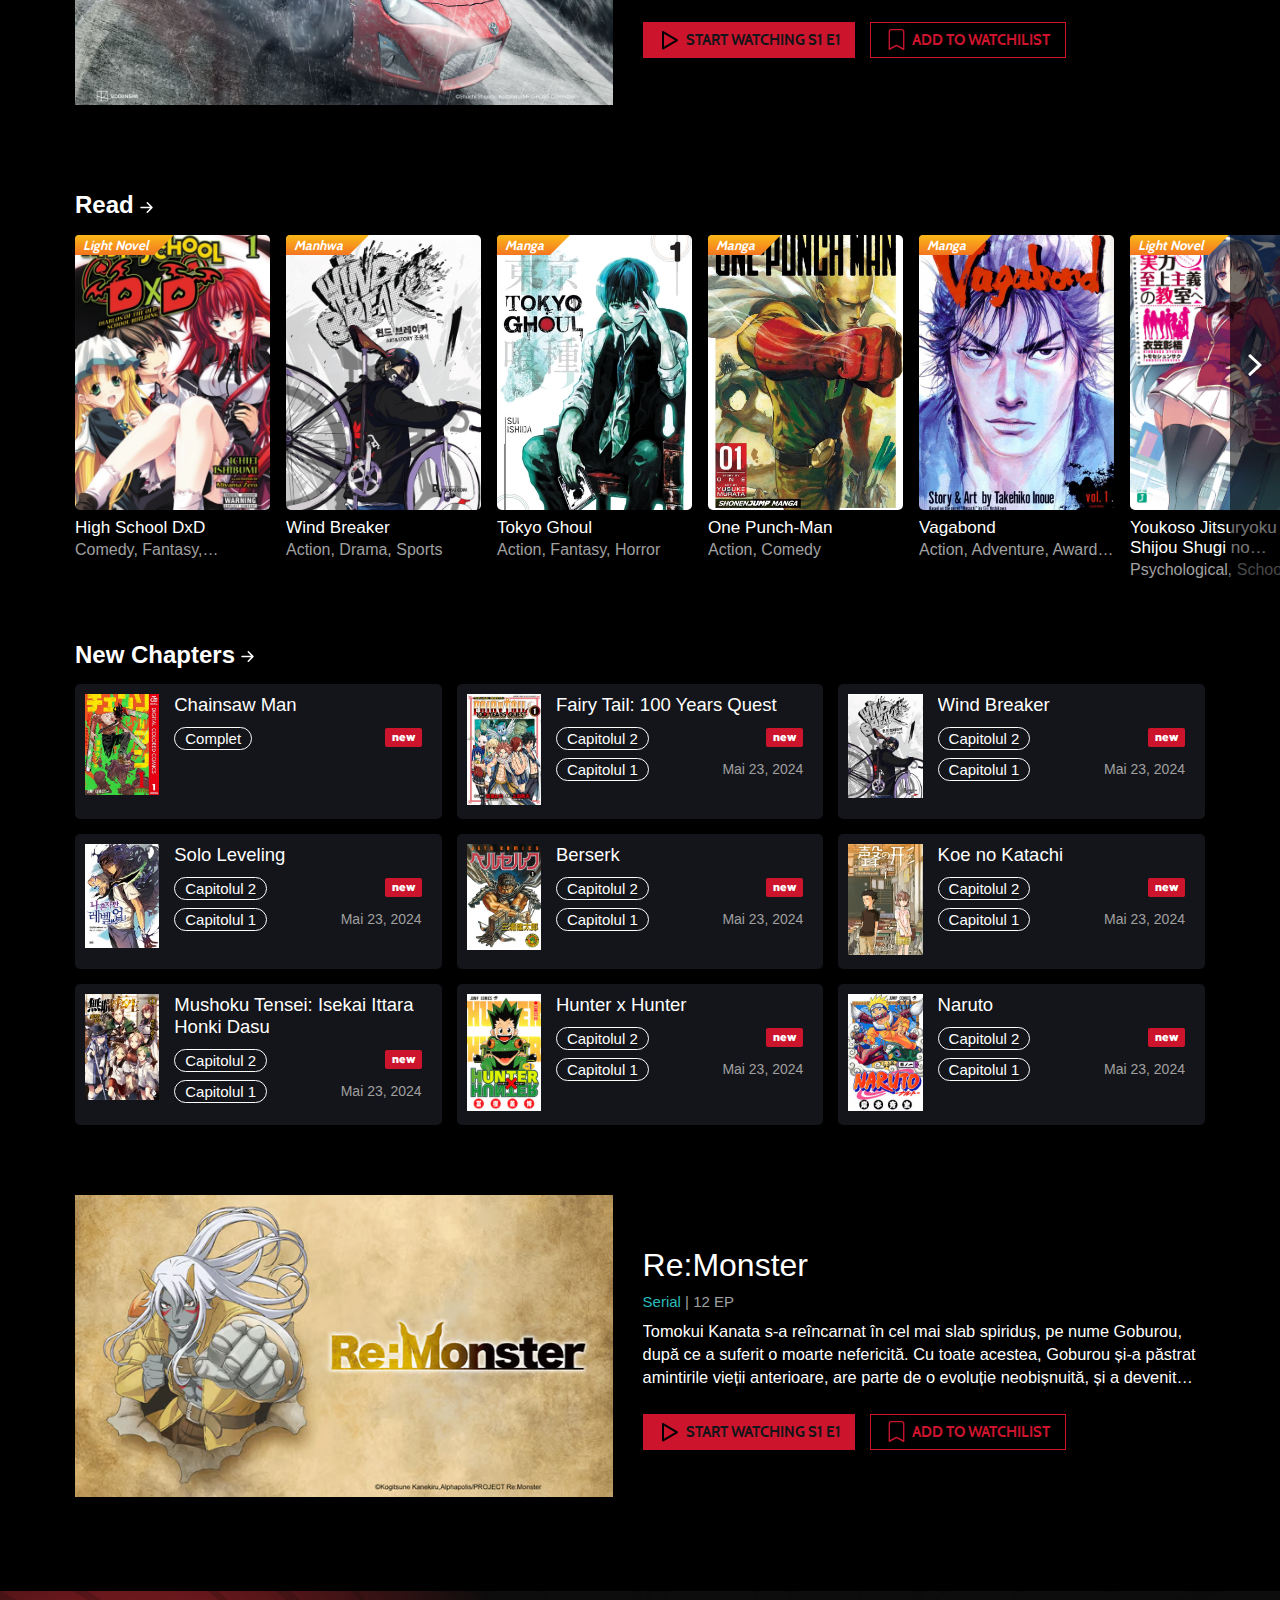
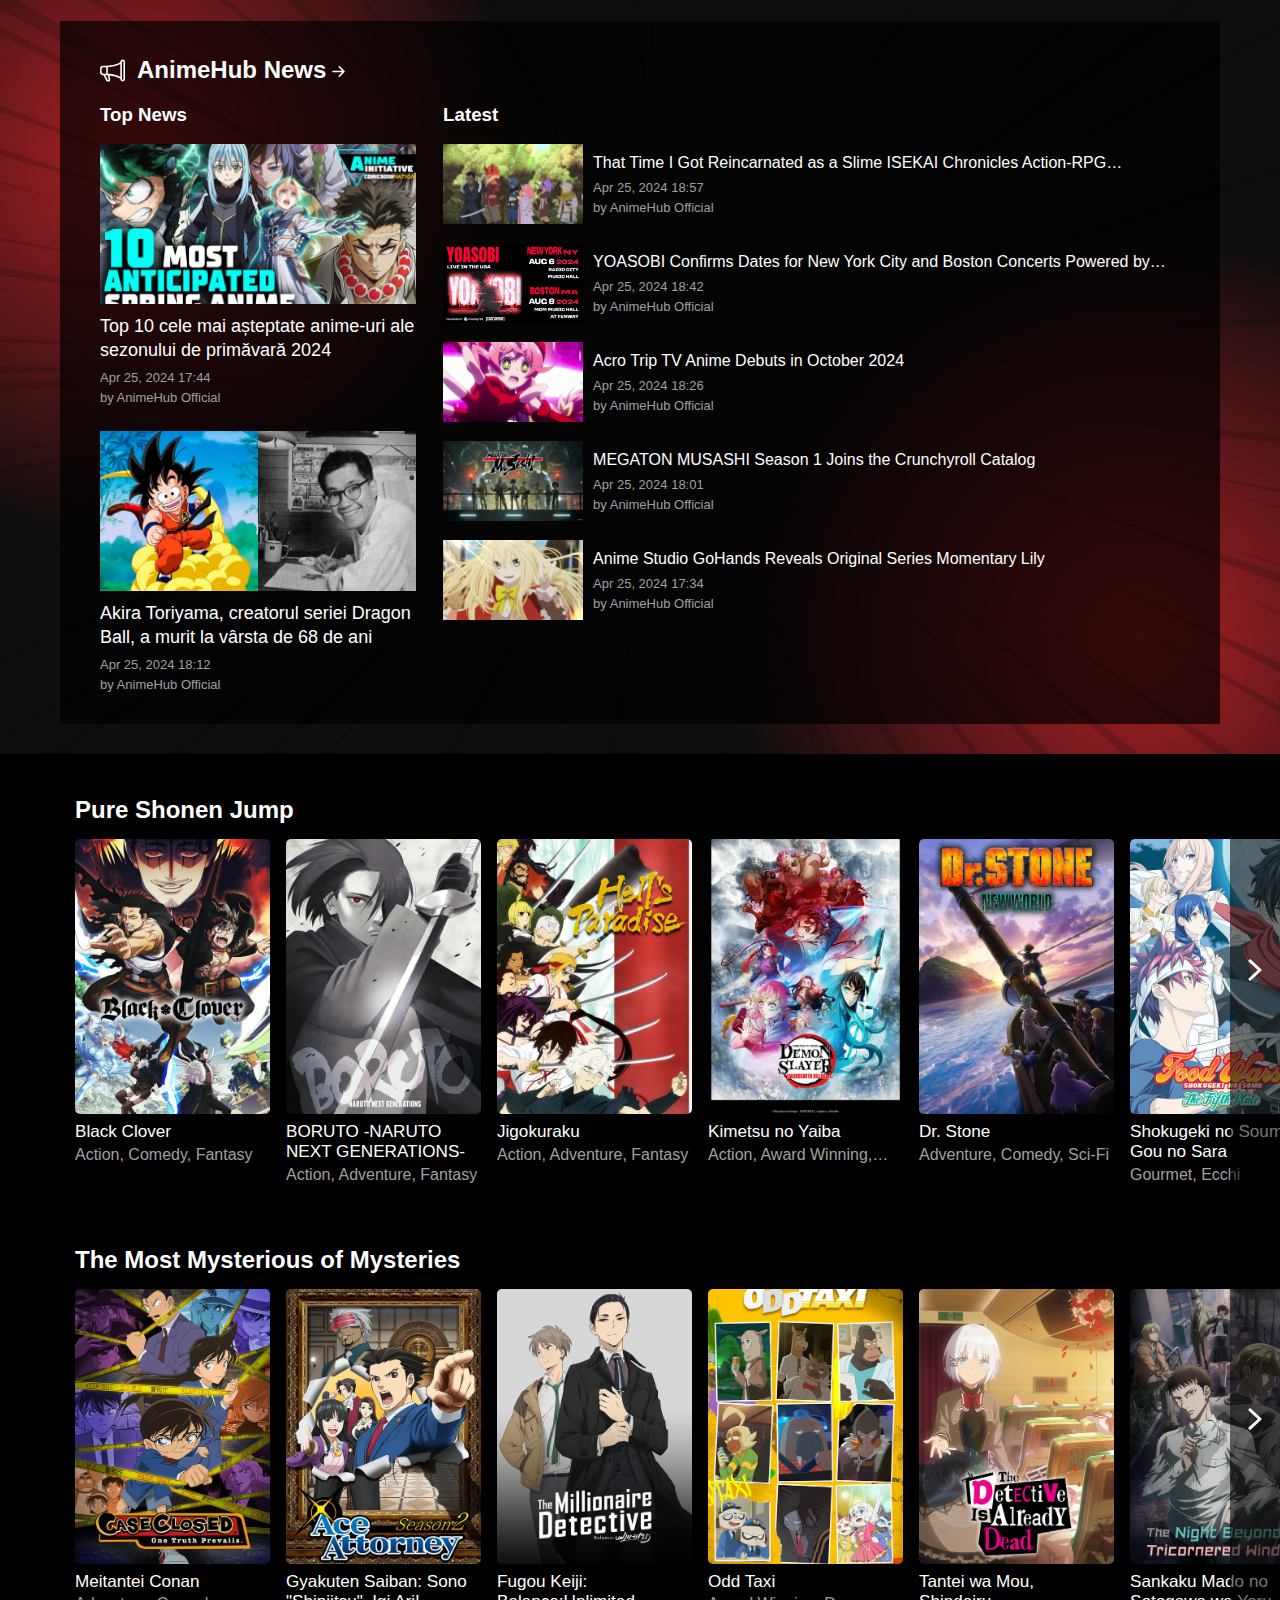
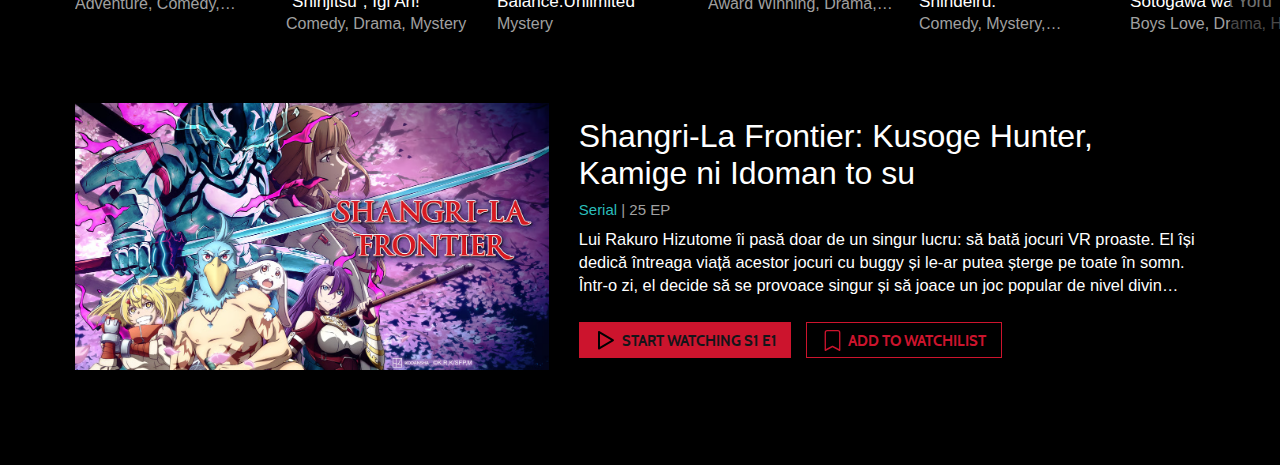
==== commit 57afa473: "s" ====
--- a/index.html
+++ b/index.html
@@ -484,11 +484,109 @@
                         <p class="genres-article">Sub</p>
                     </div>
                 </article></a>
-                <button class="prev-button-article prev-button-article-episodes"><svg xmlns="http://www.w3.org/2000/svg" xmlns:xlink="http://www.w3.org/1999/xlink" version="1.1" width="256" height="256" viewBox="0 0 256 256" xml:space="preserve"><defs></defs>
+                <a href=""><article class="article-episodes">
+                    <div class="cover-article-episode">
+                        <img src="/resources/b61c2f4e5cc43ac1211b03fcbae03c78.avif" alt="MF Ghost 2nd Season">
+                    </div>
+                    <div class="btn-play"><svg xmlns="http://www.w3.org/2000/svg" width="16" height="16" fill="currentColor" class="bi bi-play-circle" viewBox="0 0 16 16">
+                        <path d="M8 15A7 7 0 1 1 8 1a7 7 0 0 1 0 14m0 1A8 8 0 1 0 8 0a8 8 0 0 0 0 16"/>
+                        <path d="M6.271 5.055a.5.5 0 0 1 .52.038l3.5 2.5a.5.5 0 0 1 0 .814l-3.5 2.5A.5.5 0 0 1 6 10.5v-5a.5.5 0 0 1 .271-.445"/>
+                      </svg></div>
+                    <div class="title-article">
+                        <p class="title-serie-jp">MF Ghost 2nd Season - EP 1</p>
+                        <p class="title-serie-en">MF Ghost 2nd Season - EP 1</p>
+                        <p class="genres-article">Sub</p>
+                    </div>
+                </article></a>
+                <a href=""><article class="article-episodes">
+                    <div class="cover-article-episode">
+                        <img src="/resources/Tower of God-cv.avif" alt="Tower of God">
+                    </div>
+                    <div class="btn-play"><svg xmlns="http://www.w3.org/2000/svg" width="16" height="16" fill="currentColor" class="bi bi-play-circle" viewBox="0 0 16 16">
+                        <path d="M8 15A7 7 0 1 1 8 1a7 7 0 0 1 0 14m0 1A8 8 0 1 0 8 0a8 8 0 0 0 0 16"/>
+                        <path d="M6.271 5.055a.5.5 0 0 1 .52.038l3.5 2.5a.5.5 0 0 1 0 .814l-3.5 2.5A.5.5 0 0 1 6 10.5v-5a.5.5 0 0 1 .271-.445"/>
+                      </svg></div>
+                    <div class="title-article">
+                        <p class="title-serie-jp">Kami no Tou - EP 1</p>
+                        <p class="title-serie-en">Tower of God - EP 1</p>
+                        <p class="genres-article">Sub</p>
+                    </div>
+                </article></a>
+                <a href=""><article class="article-episodes">
+                    <div class="cover-article-episode">
+                        <img src="/resources/Arifureta Shokugyou de Sekai Saikyou-cv.avif" alt="Arifureta Shokugyou de Sekai Saikyou">
+                    </div>
+                    <div class="btn-play"><svg xmlns="http://www.w3.org/2000/svg" width="16" height="16" fill="currentColor" class="bi bi-play-circle" viewBox="0 0 16 16">
+                        <path d="M8 15A7 7 0 1 1 8 1a7 7 0 0 1 0 14m0 1A8 8 0 1 0 8 0a8 8 0 0 0 0 16"/>
+                        <path d="M6.271 5.055a.5.5 0 0 1 .52.038l3.5 2.5a.5.5 0 0 1 0 .814l-3.5 2.5A.5.5 0 0 1 6 10.5v-5a.5.5 0 0 1 .271-.445"/>
+                      </svg></div>
+                    <div class="title-article">
+                        <p class="title-serie-jp">Arifureta Shokugyou de Sekai Saikyou - EP 1</p>
+                        <p class="title-serie-en">Arifureta: From Commonplace to World's Strongest - EP 1</p>
+                        <p class="genres-article">Sub</p>
+                    </div>
+                </article></a>
+                <a href=""><article class="article-episodes">
+                    <div class="cover-article-episode">
+                        <img src="/resources/Blue Exorcist-cv.avif" alt="Blue Exorcist">
+                    </div>
+                    <div class="btn-play"><svg xmlns="http://www.w3.org/2000/svg" width="16" height="16" fill="currentColor" class="bi bi-play-circle" viewBox="0 0 16 16">
+                        <path d="M8 15A7 7 0 1 1 8 1a7 7 0 0 1 0 14m0 1A8 8 0 1 0 8 0a8 8 0 0 0 0 16"/>
+                        <path d="M6.271 5.055a.5.5 0 0 1 .52.038l3.5 2.5a.5.5 0 0 1 0 .814l-3.5 2.5A.5.5 0 0 1 6 10.5v-5a.5.5 0 0 1 .271-.445"/>
+                      </svg></div>
+                    <div class="title-article">
+                        <p class="title-serie-jp">Ao no Exorcist - EP 1</p>
+                        <p class="title-serie-en">Blue Exorcist - EP 1</p>
+                        <p class="genres-article">Sub</p>
+                    </div>
+                </article></a>
+                <a href=""><article class="article-episodes">
+                    <div class="cover-article-episode">
+                        <img src="/resources/Boku no Hero Academia-cv.avif" alt="My Hero Academia">
+                    </div>
+                    <div class="btn-play"><svg xmlns="http://www.w3.org/2000/svg" width="16" height="16" fill="currentColor" class="bi bi-play-circle" viewBox="0 0 16 16">
+                        <path d="M8 15A7 7 0 1 1 8 1a7 7 0 0 1 0 14m0 1A8 8 0 1 0 8 0a8 8 0 0 0 0 16"/>
+                        <path d="M6.271 5.055a.5.5 0 0 1 .52.038l3.5 2.5a.5.5 0 0 1 0 .814l-3.5 2.5A.5.5 0 0 1 6 10.5v-5a.5.5 0 0 1 .271-.445"/>
+                      </svg></div>
+                    <div class="title-article">
+                        <p class="title-serie-jp">Boku no Hero Academia - EP 1</p>
+                        <p class="title-serie-en">My Hero Academia - EP 1</p>
+                        <p class="genres-article">Sub</p>
+                    </div>
+                </article></a>
+                <a href=""><article class="article-episodes">
+                    <div class="cover-article-episode">
+                        <img src="/resources/Sword Art Online Alternative Gun Gale Online-cv.avif" alt="Sword Art Online Alternative: Gun Gale Online">
+                    </div>
+                    <div class="btn-play"><svg xmlns="http://www.w3.org/2000/svg" width="16" height="16" fill="currentColor" class="bi bi-play-circle" viewBox="0 0 16 16">
+                        <path d="M8 15A7 7 0 1 1 8 1a7 7 0 0 1 0 14m0 1A8 8 0 1 0 8 0a8 8 0 0 0 0 16"/>
+                        <path d="M6.271 5.055a.5.5 0 0 1 .52.038l3.5 2.5a.5.5 0 0 1 0 .814l-3.5 2.5A.5.5 0 0 1 6 10.5v-5a.5.5 0 0 1 .271-.445"/>
+                      </svg></div>
+                    <div class="title-article">
+                        <p class="title-serie-jp">Sword Art Online Alternative: Gun Gale Online - EP 1</p>
+                        <p class="title-serie-en">Sword Art Online Alternative: Gun Gale Online - EP 1</p>
+                        <p class="genres-article">Sub</p>
+                    </div>
+                </article></a>
+                <a href=""><article class="article-episodes">
+                    <div class="cover-article-episode">
+                        <img src="/resources/Seirei Gensouki Spirit Chronicles-cv.avif" alt="Seirei Gensouki">
+                    </div>
+                    <div class="btn-play"><svg xmlns="http://www.w3.org/2000/svg" width="16" height="16" fill="currentColor" class="bi bi-play-circle" viewBox="0 0 16 16">
+                        <path d="M8 15A7 7 0 1 1 8 1a7 7 0 0 1 0 14m0 1A8 8 0 1 0 8 0a8 8 0 0 0 0 16"/>
+                        <path d="M6.271 5.055a.5.5 0 0 1 .52.038l3.5 2.5a.5.5 0 0 1 0 .814l-3.5 2.5A.5.5 0 0 1 6 10.5v-5a.5.5 0 0 1 .271-.445"/>
+                      </svg></div>
+                    <div class="title-article">
+                        <p class="title-serie-jp">Seirei Gensouki - EP 1</p>
+                        <p class="title-serie-en">Seirei Gensouki: Spirit Chronicles - EP 1</p>
+                        <p class="genres-article">Sub</p>
+                    </div>
+                </article></a>
+                <button class="prev-button-article-episodes"><svg xmlns="http://www.w3.org/2000/svg" xmlns:xlink="http://www.w3.org/1999/xlink" version="1.1" width="256" height="256" viewBox="0 0 256 256" xml:space="preserve"><defs></defs>
                     <g style="stroke: none; stroke-width: 0; stroke-dasharray: none; stroke-linecap: butt; stroke-linejoin: miter; stroke-miterlimit: 10; fill: none; fill-rule: nonzero; opacity: 1;" transform="translate(1.4065934065934016 1.4065934065934016) scale(2.81 2.81)" >
                         <path d="M 68.045 89.028 l 3.93 -4.264 c 1.129 -1.225 1.051 -3.132 -0.174 -4.261 l -37.4 -34.473 c -0.602 -0.555 -0.602 -1.505 0 -2.06 l 37.4 -34.473 c 1.225 -1.129 1.302 -3.037 0.174 -4.261 l -3.93 -4.263 c -1.129 -1.225 -3.037 -1.302 -4.261 -0.174 l -45.609 42.04 c -1.263 1.164 -1.263 3.159 0 4.323 l 45.609 42.04 C 65.008 90.331 66.916 90.253 68.045 89.028 z" style="stroke: none; stroke-width: 1; stroke-dasharray: none; stroke-linecap: butt; stroke-linejoin: miter; stroke-miterlimit: 10; fill: rgb(255, 255, 255); fill-rule: nonzero; opacity: 1;" transform=" matrix(1 0 0 1 0 0) " stroke-linecap="round" /></g>
                 </svg></button>
-                <button class="next-button-article prev-button-article-episodes"><svg xmlns="http://www.w3.org/2000/svg" xmlns:xlink="http://www.w3.org/1999/xlink" version="1.1" width="256" height="256" viewBox="0 0 256 256" xml:space="preserve"><defs></defs>
+                <button class="next-button-article-episodes"><svg xmlns="http://www.w3.org/2000/svg" xmlns:xlink="http://www.w3.org/1999/xlink" version="1.1" width="256" height="256" viewBox="0 0 256 256" xml:space="preserve"><defs></defs>
                     <g style="stroke: none; stroke-width: 0; stroke-dasharray: none; stroke-linecap: butt; stroke-linejoin: miter; stroke-miterlimit: 10; fill: none; fill-rule: nonzero; opacity: 1;" transform="translate(1.4065934065934016 1.4065934065934016) scale(2.81 2.81)" >
                         <path d="M 68.045 89.028 l 3.93 -4.264 c 1.129 -1.225 1.051 -3.132 -0.174 -4.261 l -37.4 -34.473 c -0.602 -0.555 -0.602 -1.505 0 -2.06 l 37.4 -34.473 c 1.225 -1.129 1.302 -3.037 0.174 -4.261 l -3.93 -4.263 c -1.129 -1.225 -3.037 -1.302 -4.261 -0.174 l -45.609 42.04 c -1.263 1.164 -1.263 3.159 0 4.323 l 45.609 42.04 C 65.008 90.331 66.916 90.253 68.045 89.028 z" style="stroke: none; stroke-width: 1; stroke-dasharray: none; stroke-linecap: butt; stroke-linejoin: miter; stroke-miterlimit: 10; fill: rgb(255, 255, 255); fill-rule: nonzero; opacity: 1;" transform=" matrix(1 0 0 1 0 0) " stroke-linecap="round" /></g>
                 </svg></button>
--- a/Anime-Home-Page/styles.css
+++ b/Anime-Home-Page/styles.css
@@ -619,16 +619,51 @@
     z-index: 31;
 }
 
+.prev-button-article-episodes {
+    position: absolute;
+    background: linear-gradient(0deg, rgba(0,0,0,0.55) 0%, rgba(0,0,0,0.55) 0%);
+    width: 90px;
+    height: 255px;
+    padding-bottom: 80px;
+    left: 0;
+    bottom: 2px;
+    cursor: pointer;
+    z-index: 31;
+}
+
+.next-button-article-episodes {
+    position: absolute;
+    background: linear-gradient(0deg, rgba(0,0,0,0.55) 0%, rgba(0,0,0,0.55) 0%);
+    width: 60px;
+    height: 255px;
+    padding-top: 85px;
+    right: 0;
+    bottom: 2px;
+    rotate: 180deg;
+    cursor: pointer;
+    z-index: 31;
+}
+
 .prev-button-article svg {
     width: 25px;
     height: 25px;
 }
 
+.prev-button-article-episodes svg {
+    width: 25px;
+    height: 25px;
+}
+
 .next-button-article svg {
     width: 25px;
     height: 25px;
 }
 
+.next-button-article-episodes svg {
+    width: 25px;
+    height: 25px;
+}
+
 .articles-wrp.scroll-snap-left {
     scroll-snap-type: x mandatory;
     scroll-snap-align: start;
@@ -658,7 +693,9 @@
 }
 
 .prev-button-article.scrolling,
-.next-button-article.scrolling {
+.next-button-article.scrolling,
+.prev-button-article-episodes.scrolling,
+.next-button-article-episodes.scrolling {
     background: transparent;
 }
 
@@ -1315,7 +1352,7 @@
         max-width: 450px;
     }
 
-    .articles-wrp a {
+    /* .articles-wrp a {
         width: 195px;
     }
 
@@ -1326,7 +1363,7 @@
     .cover-article {
         width: 180px;
         height: 280px;
-    }
+    } */
     
     .info-serie-random {
         margin-left: 30px;
@@ -1548,6 +1585,18 @@
         height: 357px;
         padding-top: 70px;
     }
+
+    .prev-button-article-episodes {
+        width: 75px;
+        height: 240px;
+        padding-bottom: 80px;
+    }
+    
+    .next-button-article-episodes {
+        width: 50px;
+        height: 240px;
+        padding-top: 70px;
+    }
     
     .prev-button-article svg {
         width: 22px;
@@ -1555,6 +1604,16 @@
     }
     
     .next-button-article svg {
+        width: 22px;
+        height: 22px;
+    }
+
+    .prev-button-article-episodes svg {
+        width: 22px;
+        height: 22px;
+    }
+    
+    .next-button-article-episodes svg {
         width: 22px;
         height: 22px;
     }
@@ -1814,6 +1873,29 @@
     }
     
     .next-button-article svg {
+        width: 19px;
+        height: 19px;
+    }
+
+    .prev-button-article-episodes {
+        width: 61px;
+        height: 235px;
+        padding-bottom: 70px;
+    }
+    
+    .next-button-article-episodes {
+        width: 43px;
+        height: 235px;
+        padding-top: 85px;
+
+    }
+    
+    .prev-button-article-episodes svg {
+        width: 19px;
+        height: 19px;
+    }
+    
+    .next-button-article-episodes svg {
         width: 19px;
         height: 19px;
     }
@@ -2050,8 +2132,11 @@
 
     #next-button, #prev-button, 
     .prev-button-article, .next-button-article,
+    .prev-button-article-episodes, .next-button-article-episodes,
     .prev-button-article svg, .next-button-article svg,
-    .prev-button-article.scrolling, .next-button-article.scrolling {
+    .prev-button-article-episodes svg, .next-button-article-episodes svg,
+    .prev-button-article.scrolling, .next-button-article.scrolling,
+    .prev-button-article-episodes.scrolling, .next-button-article-episodes.scrolling {
         display: none;
         background: transparent;
         user-select: none;
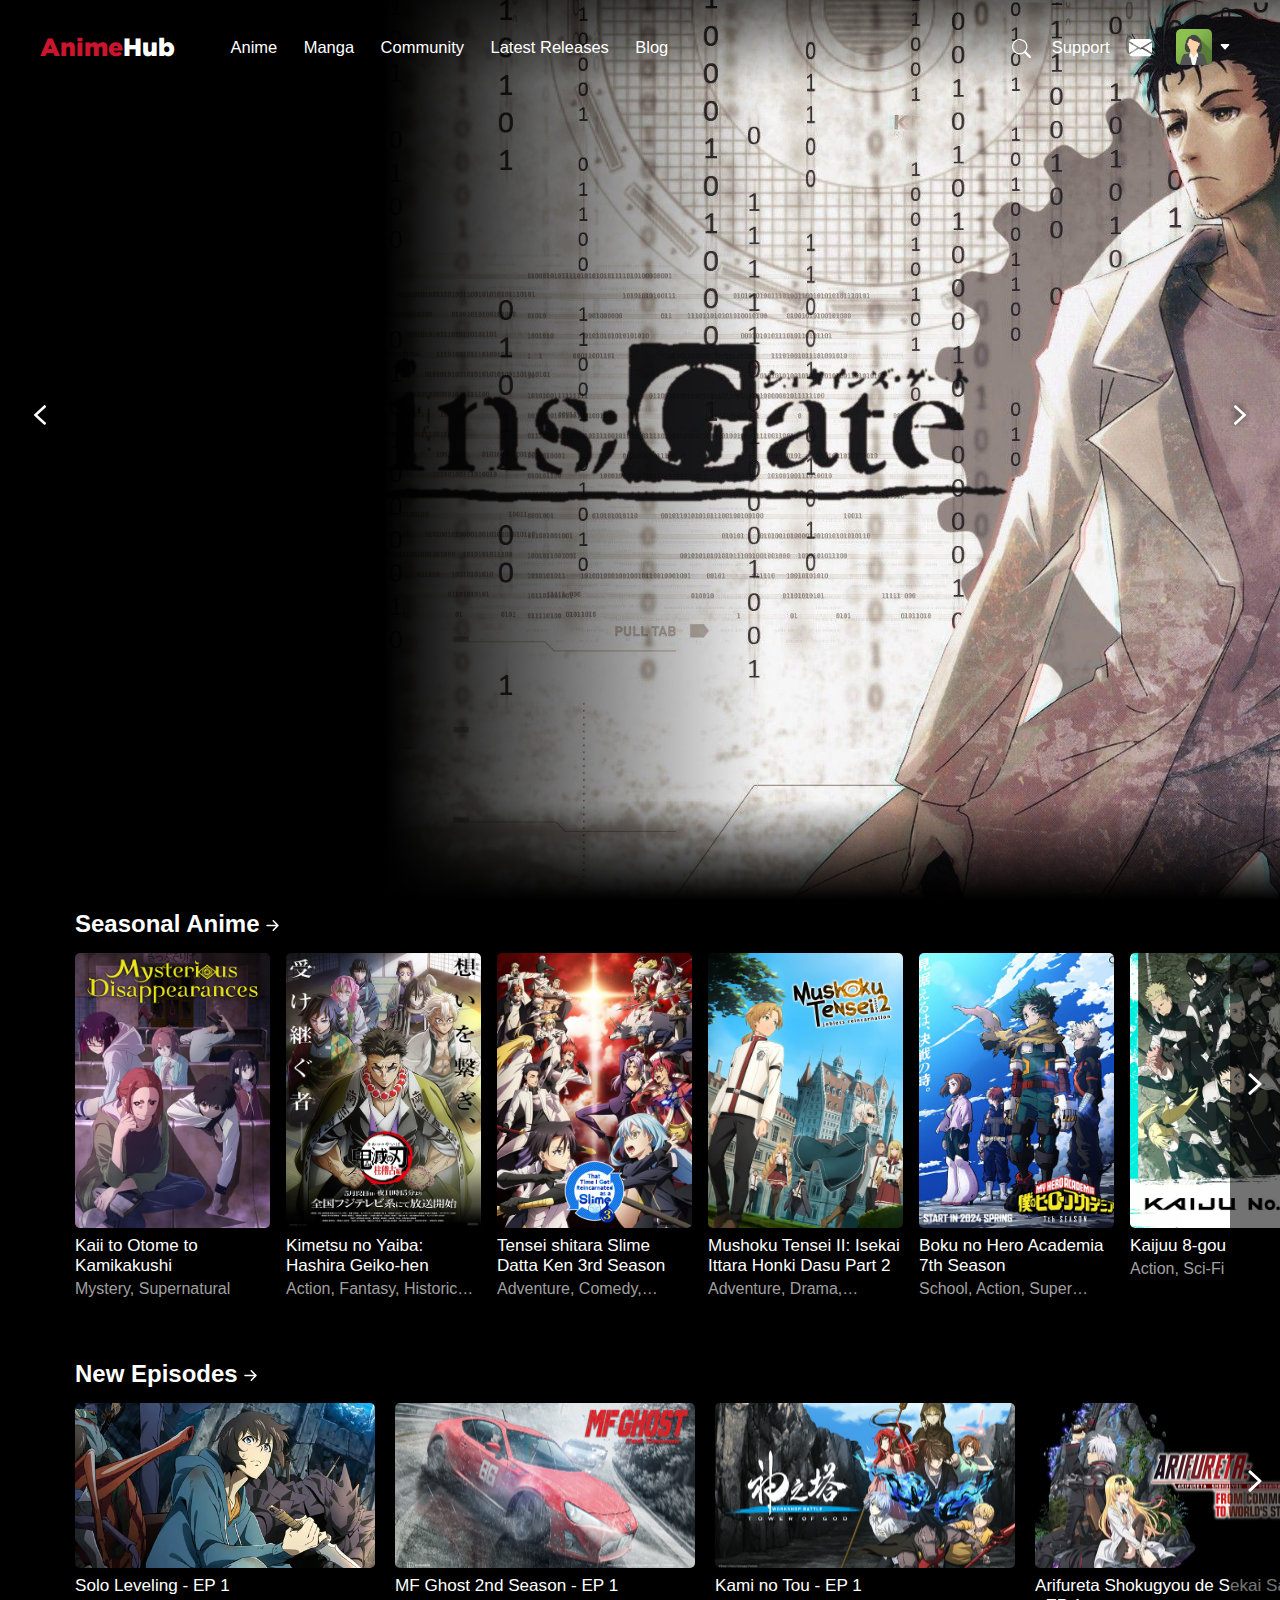
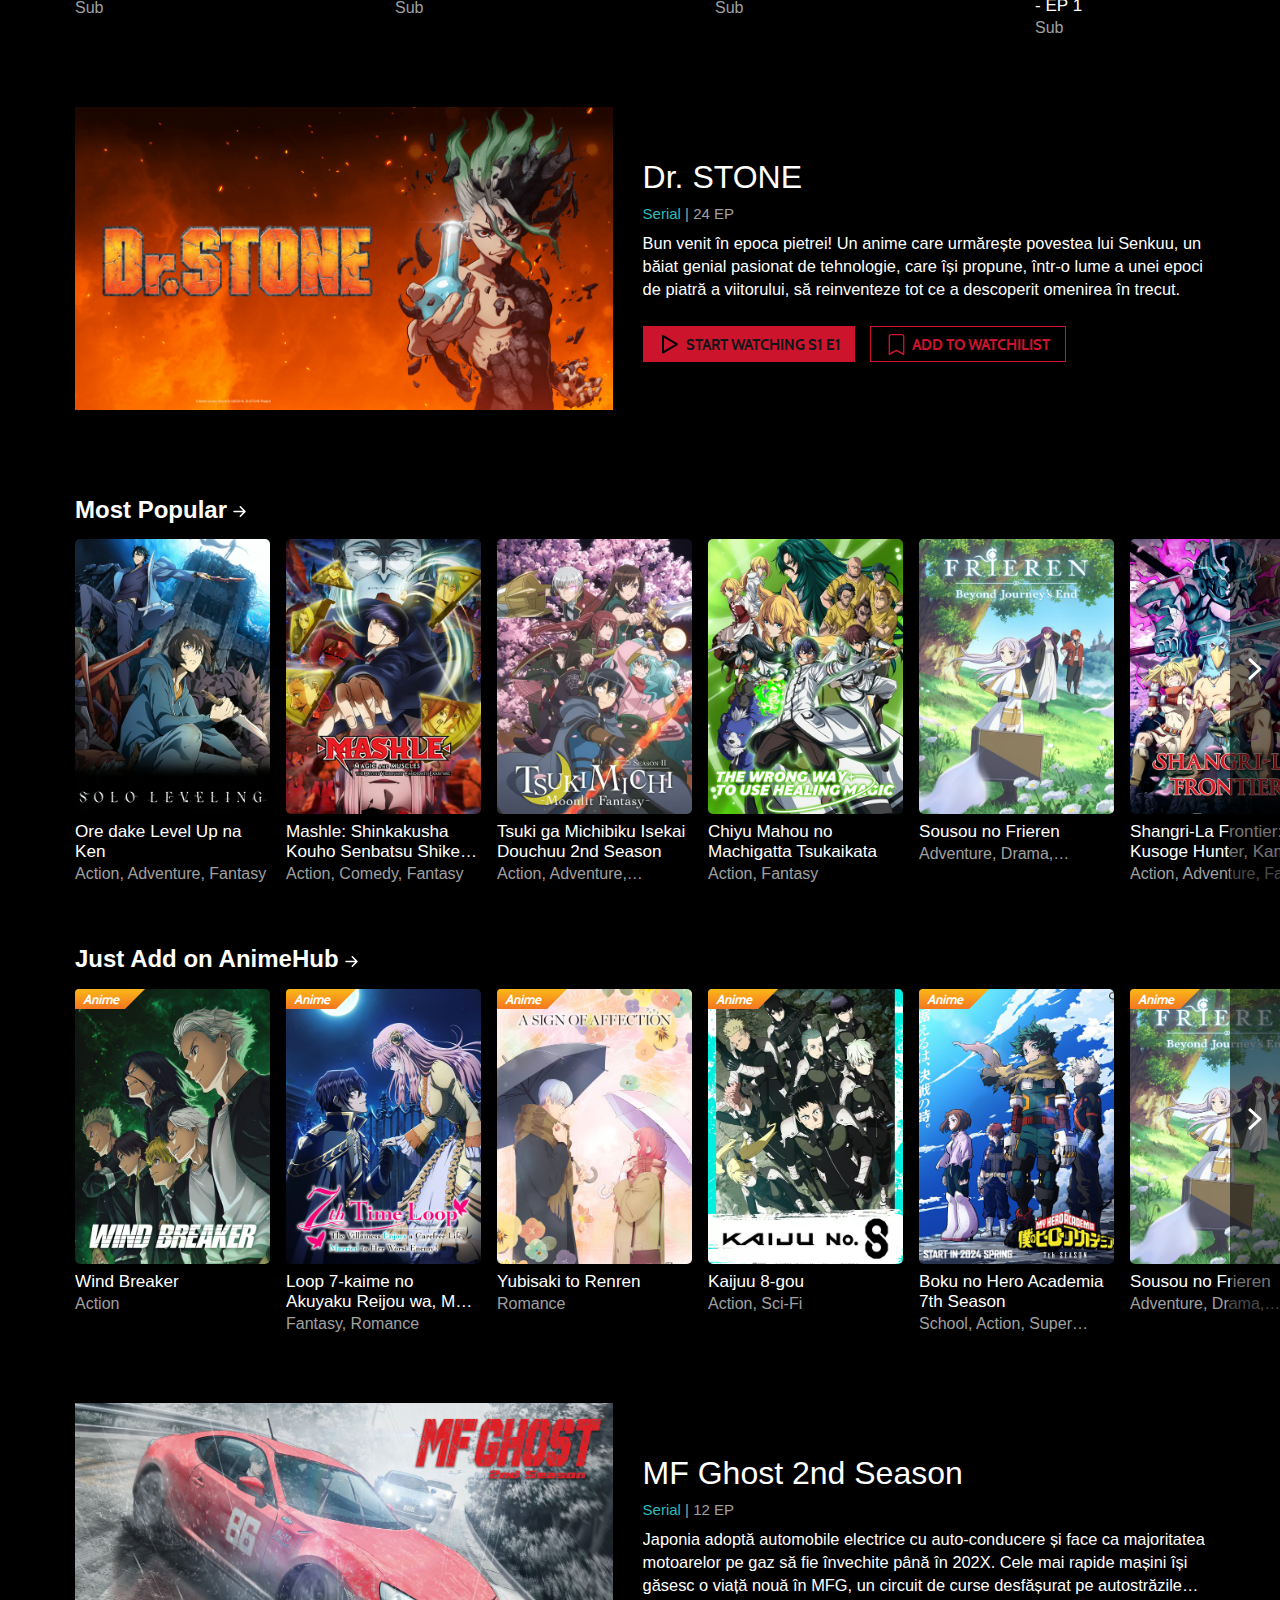
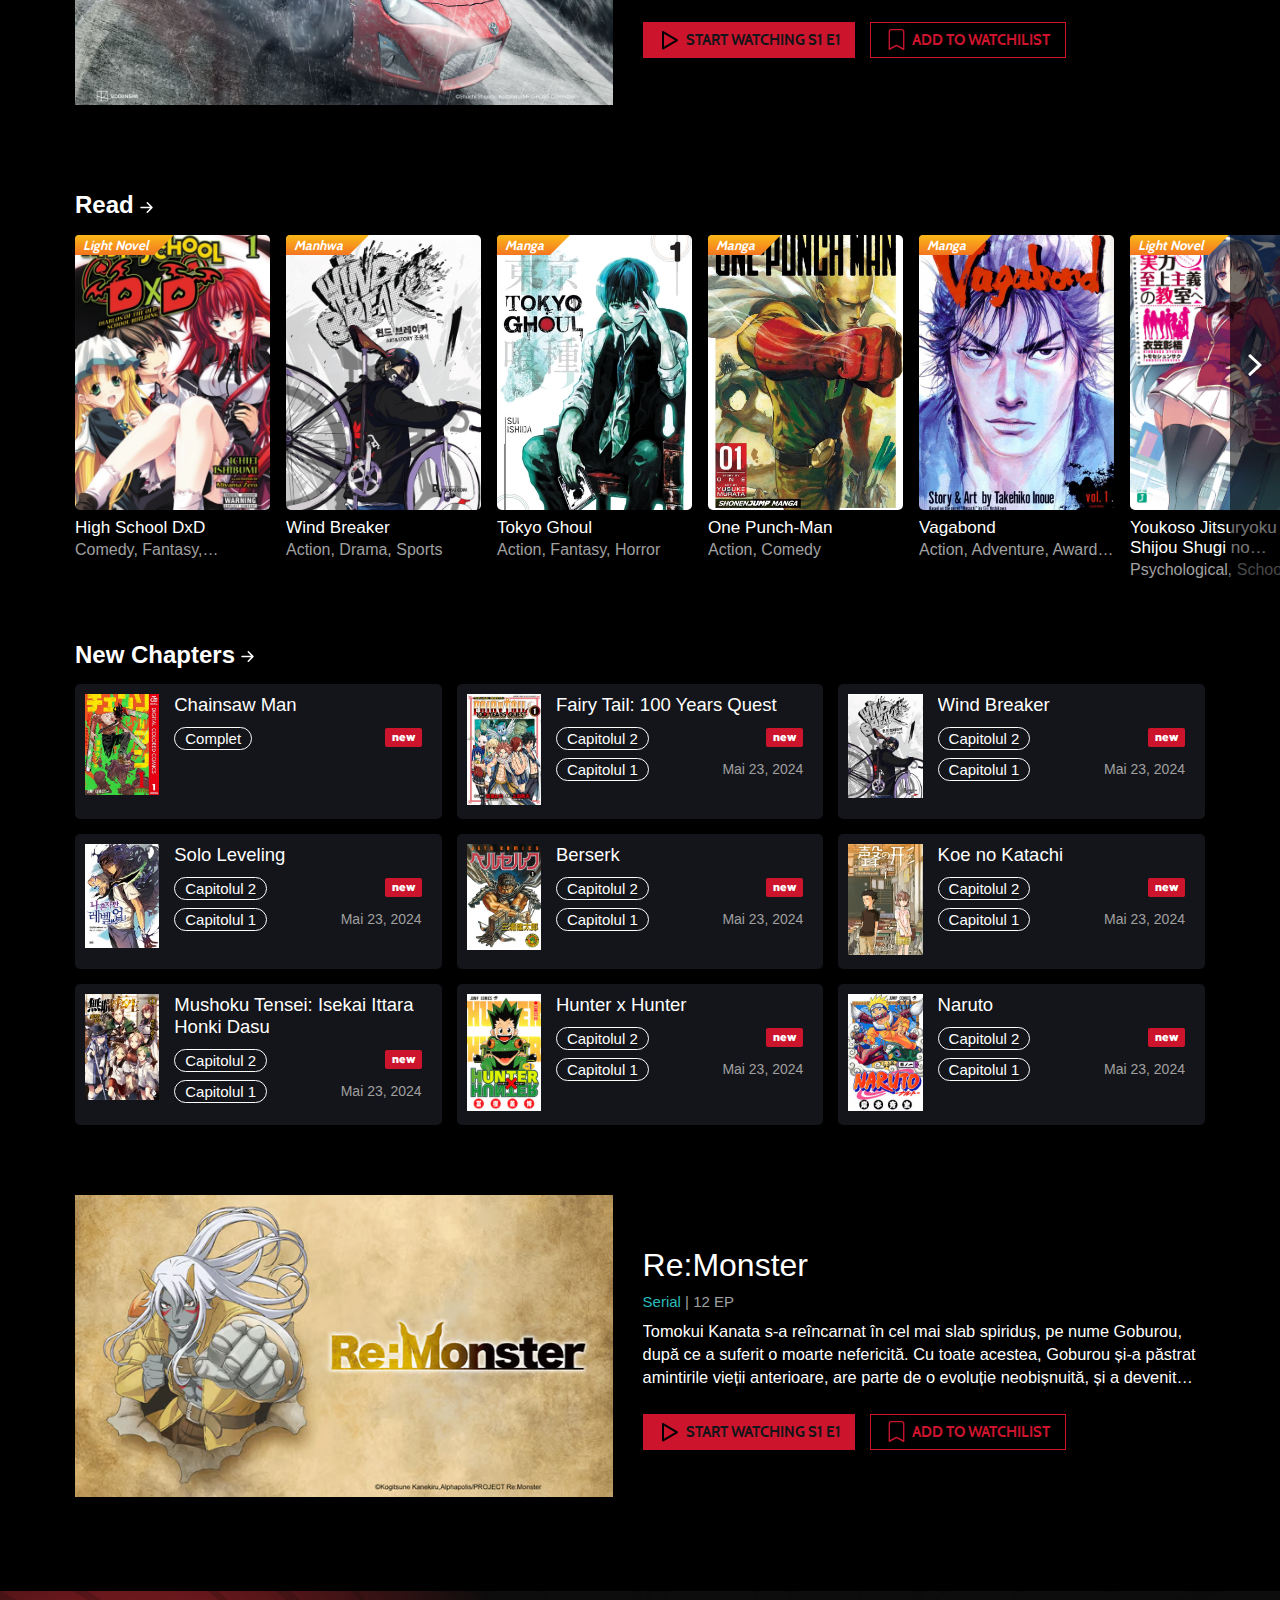
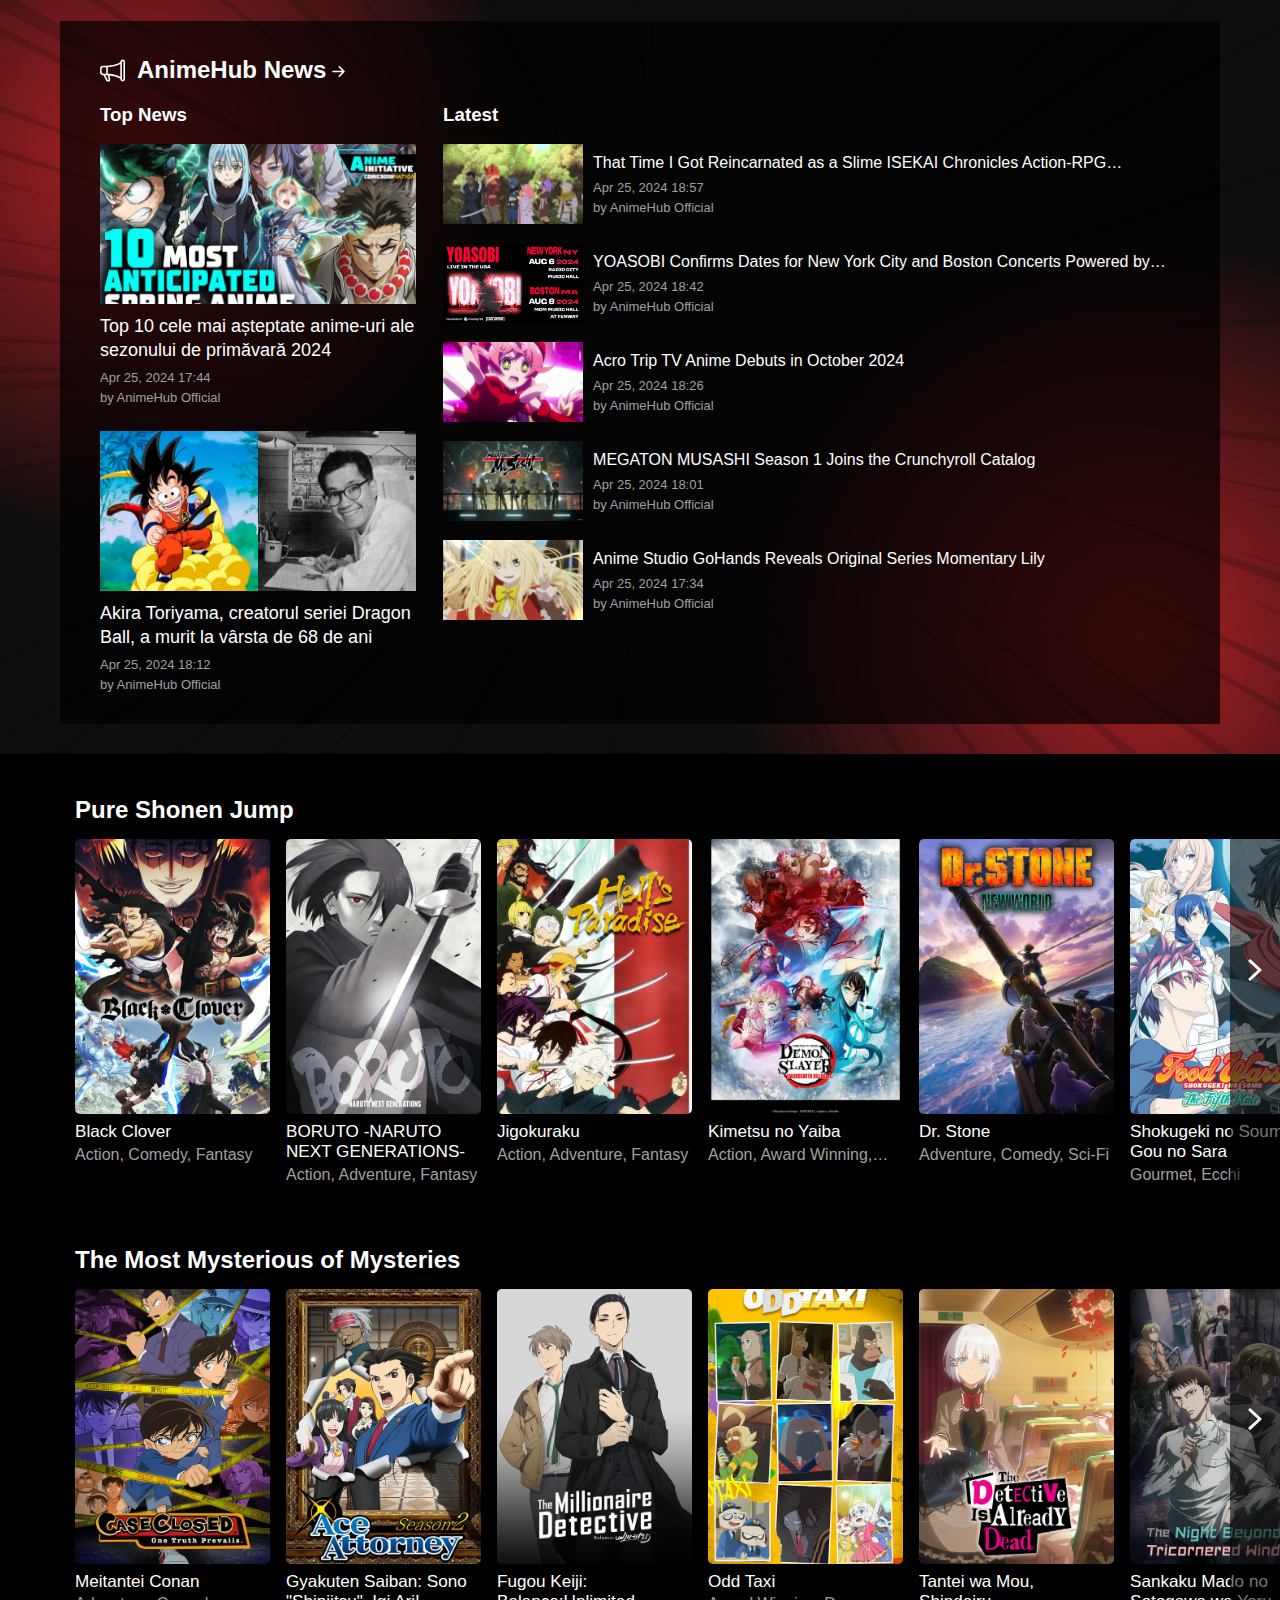
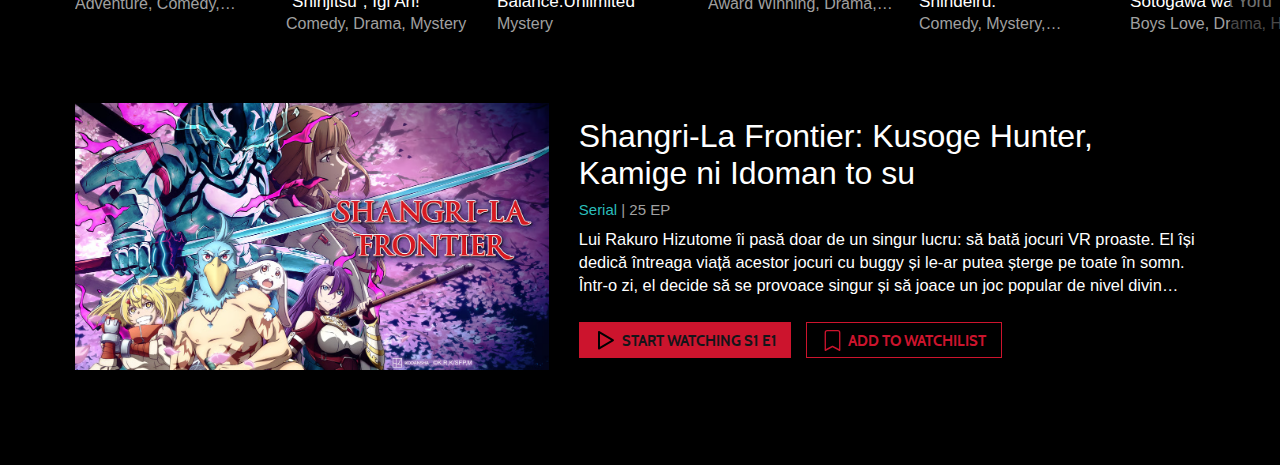
==== commit f2a8fad0: "Add files via upload" ====
--- a/index.html
+++ b/index.html
@@ -5,7 +5,7 @@
     <link rel="shortcut icon" href="../resources/Logo-site.png">
     <meta name="viewport" content="width=device-width, initial-scale=1.0">
     <title>AnimeHub</title>
-    <link rel="stylesheet" href="../Anime-Home-Page/styles.css">
+    <link rel="stylesheet" href="../AnimeHub/Anime-Home-Page/styles.css">
 </head>
 <body>
     <div class="massage">Se lucreaza!</div>
@@ -1923,5 +1923,5 @@
         </div>
     </div>
 </body>
-<script src="../Anime-Home-Page/script.js"></script>
+<script src="../AnimeHub/Anime-Home-Page/script.js"></script>
 </html>
--- a/AnimeHub/Anime-Home-Page/styles.css
+++ b/AnimeHub/Anime-Home-Page/styles.css
@@ -0,0 +1,2853 @@
+@font-face {
+    font-family: 'Futura PT Medium';
+    font-style: normal;
+    font-weight: normal;
+    src: url(../fonts/FuturaCyrillicMedium.woff);
+}
+
+@font-face {
+  font-family: Gotham Regular;
+  src: url(../fonts/Gotham\ Regular.otf);
+}
+
+@font-face {
+  font-family: Cabin-Bold;
+  src: url(../fonts/Cabin-Bold.ttf);
+}
+
+* {
+    list-style-type: none;
+    text-decoration: none;
+    box-sizing: border-box;
+    margin: 0;
+    padding: 0;
+    border: 0;
+}
+
+/* width */
+::-webkit-scrollbar {
+    width: 7px;
+  }
+  
+  /* Handle */
+  ::-webkit-scrollbar-thumb {
+    background: #af1d31;
+  }
+
+html {
+    scroll-behavior: smooth;
+}
+
+body {
+    background-color: var(--bg-color);
+    height: 200vh;
+}
+
+body a {
+    color: white;
+}
+
+::selection {
+    background-color: #af3142;
+}
+
+:root {
+    --Cabin-Bold: Cabin-Bold;
+    --Gotham-Regular: 'Gotham Regular';
+    --Futura-PT-Medium: 'Futura PT Medium';    
+    --bg-color: black;
+    --primary-color: #cc142d;
+}
+
+header {
+    position: relative;
+    z-index: 99;
+}
+
+@media screen and (min-width: 2500px) {
+    .container {
+        display: none;
+    }
+
+    .massage {
+        display: flex;
+        justify-content: center;
+        margin-top: 50px;
+        font-size: 50px;
+        color: white;
+        font-size: 200px;
+        font-family:'Franklin Gothic Medium', 'Arial Narrow', Arial, sans-serif;
+    }
+}
+
+.container {padding-bottom: 1px;}
+
+.massage {display: none;}
+
+.nav {
+    position: absolute;
+    display: flex;
+    justify-content: space-between;
+    align-items: center;
+    background: linear-gradient(to bottom, rgba(0, 0, 0, 0.60), rgba(0, 0, 0, 0));
+    width: 100%;
+    padding: 25px 0px 16px 5px;
+    font-family: 'Trebuchet MS', 'Lucida Sans Unicode', 'Lucida Grande', 'Lucida Sans', Arial, sans-serif;
+}
+
+.nav-ul-left {
+    margin-left: 35px;
+    justify-content: space-between;
+}
+
+.nav-ul-right {
+    margin-right: 35px;
+    justify-content: space-between;
+}
+
+.nav-li-left {
+    display: inline-block;
+    font-size: 18px;
+    vertical-align: middle;
+    margin: 0 11px 0 11px;
+    padding: 7px 0 7px 0;
+    cursor: pointer;
+    color: white;
+}
+
+.tr-li:hover {
+    transform: translatey(-4px);
+    transition: ease 0.2s;
+}
+
+.nav-li-right, .sp a {
+    display: inline-block;
+    vertical-align: middle;
+    margin-right: 5px;
+    font-size: 18px;
+    cursor: pointer;
+    color: white;
+}
+
+.sp a {
+    padding: 7px 0 7px 0;
+    margin-right: 10px;
+}
+
+.svg-notification {
+    color: white;
+    width: 24px;
+    margin-right: 14px;
+    height: 24px;
+    vertical-align: middle;
+}
+
+.logo {
+    font-family: var(--Gotham-Regular);
+    font-size: 30px;
+    color: #fff;
+    margin-right: 40px;
+    margin-left: 0;
+    cursor: pointer;
+    user-select: none;
+}
+
+#logo {
+    display: none;
+    user-select: none;
+}
+
+.logo span {
+    color: var(--primary-color);
+}
+
+.profile-wrapper {
+    background-size: cover;
+    width: 43px;
+    height: 43px;
+    user-select: none;
+    vertical-align: middle;
+    border-radius: 5px;
+}
+
+.profile input {
+    display: none;
+}
+
+.profile svg, .dropdown svg {
+    width: 15px;
+    height: 15px;
+    margin-left: 2px;
+    vertical-align: middle;
+}
+
+#upload-button, .remove-button, #languages, #sing-out {
+    background-color: transparent;
+    color: white;
+    cursor: pointer;
+    font-size: 16px;
+    font-family: var(--Cabin-Bold), sans-serif;
+
+}
+
+#dropdown-menu {
+    position: absolute;
+    display: none;
+    background: linear-gradient(0deg, rgba(0,0,0,0.5) 0%, rgba(0,0,0,0.5) 0%);
+    backdrop-filter: blur(5px);
+    border-radius: 7px;
+    border: 1px solid rgb(37, 37, 37);
+    font-size: 16px;
+    margin: 19px 0 0 -134px;
+    width: 200px;
+    height: auto;
+    font-family:var(--Cabin-Bold);
+  }
+
+#dropdown-menu a {
+    color: white;
+}
+  
+#dropdown-menu li {
+    padding: 8px 0px 8px 0px;
+}
+
+#dropdown-menu li a:hover {
+    color: #af1d31;
+}
+
+#upload-button:hover {
+    color: #af1d31;
+}
+
+.remove-button:hover {
+    color: #af1d31;
+}
+
+#languages:hover {
+    color: #af1d31;
+}
+
+#sing-out:hover {
+    color: #af1d31;
+}
+  
+#dropdown-menu li svg {
+    width: 21px;
+    height: 21px;
+    margin: 0 15px 0 20px;
+    vertical-align: middle;
+}
+
+#dropdown-menu li:nth-child(9) {
+    border-top: 1px solid rgb(37, 37, 37);
+    display: flex;
+    padding-top: 10px;
+    justify-content: center;
+}
+
+/* ----------------------- */
+
+.search-box {
+    position: relative;
+    height: 30px;
+    width: 60px;
+}
+
+.search-box.active {
+    width: 230px;
+    border-bottom: 2px solid var(--primary-color);
+    transform: translateY(1px);
+}
+
+.search-box input {
+    width: 100%;
+    height: 100%;
+    border: none;
+    background: transparent;
+    outline: none;
+    color: white;
+    padding: 2px 50px 0px 10px;
+    font-size: 14px;
+}
+
+.search-box input::placeholder {
+    color: #a6a6a6;
+}
+
+.search-box .search-icon {
+    position: absolute;
+    transform: translateY(-40px);
+    width: 30px;
+    right: 0;
+    background: transparent;
+    line-height: 60px;
+    color: #fff;
+    cursor: pointer;
+    z-index: 1;
+}
+
+.search-box .search-icon.active {
+    right: 5px;
+    height: 50px;
+    line-height: 50px;
+    font-size: 12px;
+    background: transparent;
+    color: #fff;
+    transform: translateY(-32px) translateX(5px) rotate(360deg);
+}
+
+.search-box, .cancel-icon {
+    position: relative;
+    color: #fff;
+    cursor: pointer;
+}
+
+.search-box svg, .cancel-icon svg {
+    width: 20px;
+    height: 20px;
+}
+
+.cancel-icon svg {
+    position: absolute;
+    right: 11px;
+    top: -22px;
+}
+
+.hidden-nav-bar, .hidden, .menu, .content-list, .sn2 {
+    display: none;
+}
+
+/* CONTENT - - - - CONTENT - - - - CONTENT */
+
+.slider {
+    position: relative;
+    height: 100vh;
+    font-family: var(--Futura-PT-Medium);
+}
+
+.slider .list .item {
+    position: absolute;
+    inset: 0 0 0 0;
+    overflow: hidden;
+    opacity: 0;
+    transition: .5s;
+    z-index: 10;
+    color: white;
+}
+
+.slider .list .item img {
+    width: 78%;
+    float: right;
+    height: 100%;
+    user-select: none;
+    object-fit: cover;
+}
+
+.bg-banner-mobile {
+    display: none;
+}
+
+.slider .list .item::after {
+    position: absolute;
+    content: '';
+    width: 55%;
+    height: 100%;
+    left: 0;
+    background-image: linear-gradient(
+    to right, #000 45%, transparent);
+    z-index: 0;
+}
+
+.btm-shadow {
+    position: absolute;
+    content: '';
+    width: 100%;
+    height: 400px;
+    bottom: -180px;
+    background-image: linear-gradient(
+    to top, black 46% , transparent);
+    z-index: 20;
+}
+
+.section-articles {
+    position: relative;
+    z-index: 20;
+    padding-left: 90px;
+    margin-bottom: 70px;
+}
+
+.header-tittle {
+    margin-bottom: 15px;
+    margin-top: -90px;
+    display: inline-block;
+}
+
+.header-tittle h1, .section-blog h1 {
+    color: white;
+    font-size: 1.75rem;
+    font-family: 'Trebuchet MS', 'Lucida Sans Unicode', 'Lucida Grande', 'Lucida Sans', Arial, sans-serif;
+}
+
+.header-tittle svg, .section-blog svg {
+    color: white;
+    width: 30px;
+    height: 30px;
+    vertical-align: middle;
+}
+
+.section-blog-wrp {
+    /* background-image: linear-gradient(to right top, #cc142d, #d52e2b, #dd4029, #e55126, #ec6124, #f06e21, #f47a1e, #f7861b, #f99317, #fa9f15, #faac15, #fab818); */
+    background-image: url(../resources/bg02-copyright.jpg);
+    background-position: center;
+    background-repeat: no-repeat;
+    background-size: cover;
+    padding: 30px 50px;
+    margin-bottom: 50px;
+}
+
+.section-blog {
+    position: relative;
+    max-width: 1400px;
+    height: auto;
+    margin: 0 auto;
+    padding: 35px 40px 25px 40px;
+    background: rgba(0, 0, 0, 0.685);
+}
+
+.section-blog a {
+    display: flex;
+    align-items: center;
+}
+
+.st {
+    max-width: 310px;
+}
+
+.section-blog svg:nth-child(1) {
+    margin-right: 12px;
+}
+
+.content-blog {
+    position: relative;
+    display: flex;
+    margin-top: 20px;
+    font-family: 'Trebuchet MS', 'Lucida Sans Unicode', 'Lucida Grande', 'Lucida Sans', Arial, sans-serif;
+    color: white;
+}
+
+.content-blog h3 {
+    margin-bottom: -12px;
+}
+
+.top-news {
+    width: 25%;
+    height: auto;
+}
+
+.top-news h3 {
+    margin-bottom: -1px;
+}
+
+.top-news a {
+    position: relative;
+    margin-top: 12px;
+    padding: 7px;
+    margin-left: -7px;
+}
+
+.article-top-news {
+    display: block;
+    width: 100%;
+    height: 100%;
+}
+
+.atn-img {
+    position: relative;
+    max-width: 100%;
+    max-height: 180px;
+    margin-bottom: 10px;
+    overflow: hidden;
+    user-select: none;
+}
+
+.atn-img img {
+    width: 100%;
+    height: 100%;
+    object-fit: cover;
+}
+
+.top-news a:hover {
+    background-color: #1b1c22;
+    transition: 0.16s ease-in-out;
+}
+
+.title-top-news {
+    width: 100%;
+    font-size: 19px;
+    line-height: 25px;
+    display: -webkit-box;
+    -webkit-line-clamp: 3;
+    -webkit-box-orient: vertical;
+    overflow: hidden;
+    text-overflow: ellipsis;
+    display: box;
+    box-orient: vertical;
+    line-clamp: 3;
+}
+
+.release, .author {
+    display: flex;
+    color: #a0a0a0;
+    font-size: 13px;
+}
+
+.release {
+    margin: 8px 0 5px 0;
+}
+
+.latest-news {
+    max-width: 75%;
+    width: auto;
+    height: auto;
+    padding-left: 10px;
+}
+
+.latest-news h3 {
+    margin-left: 7px;
+}
+
+.section-latest-news {
+    display: flex;
+    margin-top: 18px;
+}
+
+.left-latest-news {
+    width: 50%;
+    height: auto;
+    margin-right: 5px;
+}
+
+.left-latest-news a {
+    position: relative;
+    padding: 7px 2px 7px 7px;
+    margin-top: 5px;
+}
+
+.article-latest-news {
+    display: flex;
+    justify-content: center;
+    align-items: center;
+}
+
+.img-latest-news {
+    width: 140px;
+    height: 80px;
+    margin-right: 10px;
+    overflow: hidden;
+    user-select: none;
+}
+
+.img-latest-news img {
+    width: 100%;
+    height: 100%;
+    object-fit: fill;
+}
+
+.title-latest-news {
+    width: 100%;
+    font-size: 16.4px;
+    display: -webkit-box;
+    -webkit-line-clamp: 1;
+    -webkit-box-orient: vertical;
+    overflow: hidden;
+    text-overflow: ellipsis;
+    display: box;
+    box-orient: vertical;
+    line-clamp: 1;
+}
+
+.inf-text {
+    max-width: calc(100% - 150px);
+}
+
+.right-latest-news {
+    width: 50%;
+    height: auto;
+    margin-left: 10px;
+}
+
+.right-latest-news a {
+    position: relative;
+    margin-top: 25px;
+    padding: 7px 2px 7px 7px;
+    margin-top: 5px;
+}
+
+.left-latest-news a:hover {
+    background-color: #1b1c22;
+    transition: 0.16s ease-in-out;
+}
+
+.right-latest-news a:hover {
+    background-color: #1b1c22;
+    transition: 0.16s ease-in-out;
+}
+
+.prev-button-article {
+    position: absolute;
+    background: linear-gradient(0deg, rgba(0,0,0,0.55) 0%, rgba(0,0,0,0.55) 0%);
+    width: 90px;
+    height: 442px;
+    padding-bottom: 80px;
+    left: 0;
+    bottom: 2px;
+    cursor: pointer;
+    z-index: 31;
+}
+
+.next-button-article {
+    position: absolute;
+    background: linear-gradient(0deg, rgba(0,0,0,0.55) 0%, rgba(0,0,0,0.55) 0%);
+    width: 60px;
+    height: 442px;
+    padding-top: 85px;
+    right: 0;
+    bottom: 2px;
+    rotate: 180deg;
+    cursor: pointer;
+    z-index: 31;
+}
+
+.prev-button-article-episodes {
+    position: absolute;
+    background: linear-gradient(0deg, rgba(0,0,0,0.55) 0%, rgba(0,0,0,0.55) 0%);
+    width: 90px;
+    height: 255px;
+    padding-bottom: 80px;
+    left: 0;
+    bottom: 2px;
+    cursor: pointer;
+    z-index: 31;
+}
+
+.next-button-article-episodes {
+    position: absolute;
+    background: linear-gradient(0deg, rgba(0,0,0,0.55) 0%, rgba(0,0,0,0.55) 0%);
+    width: 60px;
+    height: 255px;
+    padding-top: 85px;
+    right: 0;
+    bottom: 2px;
+    rotate: 180deg;
+    cursor: pointer;
+    z-index: 31;
+}
+
+.prev-button-article svg {
+    width: 25px;
+    height: 25px;
+}
+
+.prev-button-article-episodes svg {
+    width: 25px;
+    height: 25px;
+}
+
+.next-button-article svg {
+    width: 25px;
+    height: 25px;
+}
+
+.next-button-article-episodes svg {
+    width: 25px;
+    height: 25px;
+}
+
+.articles-wrp.scroll-snap-left {
+    scroll-snap-type: x mandatory;
+    scroll-snap-align: start;
+}
+
+.articles-wrp.scroll-snap-right {
+    scroll-snap-type: x mandatory;
+    scroll-snap-align: end;
+}
+
+.articles-episodes-wrp.scroll-snap-left {
+    scroll-snap-type: x mandatory;
+    scroll-snap-align: start;
+}
+
+.articles-episodes-wrp.scroll-snap-right {
+    scroll-snap-type: x mandatory;
+    scroll-snap-align: end;
+}
+
+.prev-button-article:hover {
+    background: linear-gradient(0deg, rgba(0,0,0,0.75) 0%, rgba(0,0,0,0.75) 0%);
+}
+
+.next-button-article:hover {
+    background: linear-gradient(0deg, rgba(0,0,0,0.75) 0%, rgba(0,0,0,0.75) 0%);
+}
+
+.prev-button-article.scrolling,
+.next-button-article.scrolling,
+.prev-button-article-episodes.scrolling,
+.next-button-article-episodes.scrolling {
+    background: transparent;
+}
+
+.articles-wrp, .articles-episodes-wrp {
+    display: flex;
+    flex-wrap: nowrap;
+    overflow-x: auto;
+    margin-left: -90px;
+    padding-left: 90px;
+    -ms-overflow-style: none;  /* IE and Edge */
+    scrollbar-width: none;  /* Firefox */
+    -ms-overflow-style: none;  /* IE and Edge */
+    scrollbar-width: none;  /* Firefox */
+    scroll-behavior: smooth; /* adăugăm scroll fluent */
+}
+
+/* Hide scrollbar for Chrome, Safari and Opera */
+.articles-wrp::-webkit-scrollbar {
+    display: none;
+  }
+
+.articles-episodes-wrp::-webkit-scrollbar {
+    display: none;
+}
+  
+.articles-wrp a {
+    width: 250px;
+    height: auto;
+    margin-right: 20px;
+    transition: 0.2s all;
+}
+
+.articles-episodes-wrp a {
+    width: 300px;
+    height: auto;
+    margin-right: 20px;
+    transition: 0.2s all;
+}
+
+.articles-wrp a:hover .cover-article {
+    opacity: 0.6;
+    transition: 0.2s all;
+}
+
+.articles-episodes-wrp a:hover .cover-article-episode {
+    opacity: 0.6;
+    transition: 0.2s all;
+}
+
+.btn-play {
+    display: none;
+    transition: opacity 0.2s ease;
+}
+
+.article-episodes:hover .btn-play {
+    display: block;
+    transition: opacity 0.2s ease;
+    opacity: 1;
+}
+
+.article {
+    position: relative;
+    width: 250px;
+    height: auto;
+    cursor: pointer;
+    transition: 0.2s all;
+}
+
+.article-episodes {
+    position: relative;
+    width: 300px;
+    height: auto;
+    cursor: pointer;
+    transition: 0.2s all;
+}
+
+.cover-article {
+    width: 250px;
+    height: 360px;
+    border-radius: 5px;
+}
+
+.cover-article-episode {
+    width: 300px;
+    height: 165px;
+    border-radius: 5px;
+}
+
+.btn-play {
+    position: absolute;
+    top: 39%;
+    left: 40.7%;
+    transform: translate(0, -50%);
+}
+
+.btn-play svg {
+    width: 50px;
+    height: 50px;
+}
+
+.category {
+    position: absolute;
+    font-family: var(--Cabin-Bold), sans-serif;
+    background: linear-gradient(#fab818, #f47521);
+    color: white;
+    font-size: 1rem;
+    user-select: none;
+    font-style: italic;
+    padding: 2px 5px 2px 8px;
+    border-top-left-radius: 4px;
+    top: 0;
+    left: 0;
+    z-index: 1;
+}
+
+.category::after {
+    position: absolute;
+    content: "";
+    width: 30px;
+    height: 23px;
+    transform: skew(-45deg);
+    top: 0;
+    right: -12px;
+    background: linear-gradient(#fab818, #f47521);
+    z-index: -1;
+}
+
+.cover-article img {
+    width: 100%;
+    height: 100%;
+    object-fit: cover;
+    border-radius: 5px;
+    user-select: none;
+}
+
+.cover-article-episode img {
+    width: 100%;
+    height: 100%;
+    object-fit: cover;
+    border-radius: 5px;
+    user-select: none;
+}
+
+.title-article {
+    font-family:'Gill Sans', 'Gill Sans MT', Calibri, 'Trebuchet MS', sans-serif;
+    color: white;
+    margin-top: 8px;
+}
+
+.title-serie-jp, .title-serie-en {
+    display: -webkit-box;
+    -webkit-line-clamp: 2;
+    -webkit-box-orient: vertical;
+    overflow: hidden;
+    text-overflow: ellipsis;
+    display: box;
+    box-orient: vertical;
+    line-clamp: 2;
+    margin-bottom: 3.5px;
+    font-size: 1.15rem;
+    width: 100%;
+    height: 100%;
+}
+
+.genres-article {
+    display: -webkit-box;
+    -webkit-line-clamp: 1;
+    -webkit-box-orient: vertical;
+    overflow: hidden;
+    text-overflow: ellipsis;
+    display: box;
+    box-orient: vertical;
+    line-clamp: 1;
+    color: #a0a0a0;
+    font-size: 1.05rem;
+    width: 100%;
+    height: 100%;
+}
+
+.title-serie-en {
+    display: none;
+}
+
+#next-button svg {
+    position: absolute;
+    right: 30px;
+    width: 25px;
+    height: 25px;
+    rotate: 180deg;
+    cursor: pointer;
+    filter: drop-shadow(1px 1px 4px);
+    top: 45%;
+    z-index: 12;
+}
+
+#prev-button svg {
+    position: absolute;
+    left: 30px;
+    filter: drop-shadow(1px 1px 1px);
+    width: 25px;
+    height: 25px;
+    cursor: pointer;
+    top: 45%;
+    z-index: 1222;
+}
+
+.slider .list .item.active {
+    opacity: 1;
+    z-index: 11;
+}
+
+.slider .list .item .content {
+    position: absolute;
+    left: 90px;
+    bottom: 33%;
+    max-width: 500px;
+    z-index: 25;
+}
+
+.slider .list .item .content img {
+    position: relative;
+    width: 100%;
+    max-width: 450px;
+    max-height: auto;
+    user-select: none;
+    margin: 18px 0 40px 0;
+    float: left;
+    object-fit: cover;
+    z-index: 25;
+}
+
+.dt1 ul{
+    position: relative;
+    display: flex;
+    align-items: start;
+    justify-content: start;
+    float: left;
+    margin-bottom: 20px;
+    font-size: 20.7px;
+    font-weight: normal;
+    z-index: 25;
+}
+
+.dt2 {
+    font-size: 20px;
+    float: left;
+    line-height: 28px;
+    z-index: 25;
+}
+
+.genres {
+    position: relative;
+    display: flex;
+    align-items: start;
+    justify-content: start;
+    float: left;
+    margin-top: 18px;
+    font-size: 19.5px;
+    z-index: 25;
+}
+
+.type {
+    position: relative;
+    border: 1px solid white;
+    padding: 0 5px 2px 5px;
+    font-family: 'Gill Sans', 'Gill Sans MT', Calibri, 'Trebuchet MS', sans-serif;
+    font-size: 18.7px;
+    user-select: none;
+    z-index: 25;
+}
+
+.genres li {
+    color: white;
+    z-index: 25;
+}
+
+.circle {
+    color: rgba(255, 255, 255, 0.788);
+    margin: 0 12px 0 12px;
+    opacity: 0.5;
+    user-select: none;
+    z-index: 25;
+}
+
+.ep {
+    text-transform: uppercase;
+    z-index: 25;
+}
+
+.bar {
+    opacity: 0.5;
+    margin: 0 5px 0 5px;
+    user-select: none;
+    z-index: 25;
+}
+
+.dt-animation, .dt-animation a {
+    position: relative;
+    color: rgba(255, 255, 255, 0.788);
+}
+
+@keyframes showContent {
+    to{
+        transform: translateY(0);
+        filter: blur(0);
+        opacity: 1;
+    }
+}
+
+.slider .list .item.active .lg-name,
+.slider .list .item.active img:nth-child(3),
+.slider .list .item.active .dt-animation {
+    transform: translateY(30px);
+    filter: blur(20px);
+    opacity: 0;
+    animation: showContent .4s .6s ease-in-out 1 forwards;
+}
+
+.slider .list .item.active img:nth-child(3) {
+    animation-delay: 0.8s;
+}
+
+.slider .list .item.active .dt-animation {
+    animation-duration: 0.7s;
+}
+
+.text-transparent {
+    opacity: 0;
+}
+
+#myBtn {
+    display: none;
+    position: fixed;
+    bottom: 27px;
+    right: 32px;
+    z-index: 99;
+    font-size: 18px;
+    border: none;
+    outline: none;
+    background-color: var(--primary-color);
+    color: white;
+    cursor: pointer;
+    padding: 7px 7px 2px 7px;
+    border-radius: 4px;
+}
+
+#myBtn svg {
+    width: 22px;
+    height: 22px;
+}
+
+.random-series-wrp {
+    position: relative;
+}
+
+.ds-rdn-flex {
+    position: relative;
+    display: flex;
+    align-items: center;
+    justify-content: center;
+    padding: 0 90px;
+    margin: 0px 0 90px 0;
+}
+
+.img-serie-random {
+    width: 650px;
+    max-height: 350px;
+    user-select: none;
+}
+
+.img-serie-random img {
+    width: 100%;
+    height: 100%;
+    object-fit: cover;
+}
+
+.info-serie-random {
+    position: relative;
+    display: block;
+    justify-content: baseline;
+    margin-left: 35px;
+    font-family: 'Trebuchet MS', 'Lucida Sans Unicode', 'Lucida Grande', 'Lucida Sans', Arial, sans-serif;
+}
+
+.title-serie-random {
+    color: white;
+    font-size: 2.3rem;
+    display: inline-block;
+    cursor: pointer;
+
+}
+
+.title-serie-random-jp, .title-serie-random-en {
+    display: -webkit-box;
+    -webkit-line-clamp: 2;
+    -webkit-box-orient: vertical;
+    overflow: hidden;
+    text-overflow: ellipsis;
+    display: box;
+    box-orient: vertical;
+    line-clamp: 2;
+}
+
+.title-serie-random:hover {
+    text-decoration: underline;
+}
+
+.title-serie-random-en {
+    display: none;
+}
+
+.ch-title-en {
+    display: none;
+}
+
+.type-serie-radom {
+    margin: 5px 0 12px 0;
+    user-select: none;
+}
+
+.type-serie-radom p {
+    color: #a0a0a0;
+    font-size: 15px;
+}
+
+.type-serie-radom span {
+    color: #2abdbb;
+    font-size: 15px;
+}
+
+.description-serie-random {
+    color: white;
+    max-width: 680px;
+    line-height: 25px;
+    font-size: 17px;
+    margin-bottom: 25px;
+    display: -webkit-box;
+    -webkit-line-clamp: 3;
+    -webkit-box-orient: vertical;
+    overflow: hidden;
+    text-overflow: ellipsis;
+    display: box;
+    box-orient: vertical;
+    line-clamp: 3;
+}
+
+.btn-serie-random {
+    display: flex;
+    justify-content: flex-start;
+    user-select: none;
+    gap: 15px;
+}
+
+.sw {
+    display: flex;
+    align-items: center;
+    justify-content: center;
+    color: #141519;
+    font-size: 15px;
+    padding: 7px 16px;
+    font-family: var(--Cabin-Bold);
+    /* background-color: #f47521; */
+    background-color: var(--primary-color);
+}
+
+.sw svg {
+    color: #141519;
+    width: 25px;
+    height: 25px;
+    margin-right: 5px;
+}
+
+.aw {
+    display: flex;
+    align-items: center;
+    justify-content: center;
+    /* color: #f47521; */
+    color: var(--primary-color);
+    font-size: 15px;
+    padding: 6px 15px;
+    /* border: 1px solid #f47521; */
+    border: 1px solid var(--primary-color);
+    background-color: black;
+    font-family: var(--Cabin-Bold);
+}
+
+.aw svg {
+    width: 22px;
+    height: 22px;
+    margin-right: 5px;
+}
+
+.btn-serie-random button {
+    text-transform: uppercase;
+    cursor: pointer;
+}
+
+.btn-serie-random button:hover {
+    opacity: 0.8;
+}
+
+/* NEW-CHAPTERS - - - - NEW-CHAPTERS */
+
+.wrp-article-chaters {
+    position: relative;
+    display: grid;
+    grid-template-columns: repeat(4, 1fr);
+    grid-gap: 15px;
+    padding-right: 90px;
+}
+
+.new-chapter-wrp {
+    position: relative;
+    max-width: 410px;
+    width: 100%;
+    height: auto;
+    padding: 10px;
+    background-color: #14151a;
+    border-radius: 5px;
+}
+
+.new-chapter {
+    display: flex;
+    justify-content: space-between;
+    align-items: flex-start;
+}
+
+.nc-img {
+    position: relative;
+    width: 100px;
+    height: auto;
+    margin-right: 15px;
+    user-select: none;
+}
+
+.nc-img img {
+    width: 100%;
+    max-height: 135px;
+    object-fit: contain;
+}
+
+.dt-chapter {
+    max-width: 270px;
+    width: 100%;
+    height: auto;
+    font-size: 20px;
+    font-family: 'Gill Sans', 'Gill Sans MT', Calibri, 'Trebuchet MS', sans-serif;
+}
+
+.ch-tl {
+    color: white;
+    margin-bottom: 10px;
+    display: -webkit-box;
+    -webkit-line-clamp: 2;
+    -webkit-box-orient: vertical;
+    overflow: hidden;
+    text-overflow: ellipsis;
+    display: box;
+    box-orient: vertical;
+    line-clamp: 2;
+}
+
+.ch-title-jp:hover {
+    text-decoration: underline;
+}
+
+.ch-title-en:hover {
+    text-decoration: underline;
+}
+
+.dsch {
+    display: flex;
+    justify-content: space-between;
+    align-items: center;
+    margin-bottom: 8px;
+}
+
+.st-ch {
+    font-size: 15px;
+    padding: 2px 10px;
+    border-radius: 12px;
+    border: 1px solid white;
+}
+
+.st-ch:hover {
+    transition: 0.2s ease;
+    background-color: var(--primary-color);
+}
+
+.tm-rs-ch {
+    font-size: 14px;
+    vertical-align: middle;
+    font-family: 'Gill Sans', 'Gill Sans MT', Calibri, 'Trebuchet MS', sans-serif;
+    color: #a0a0a0;
+    margin: 0 10px 0 20px;
+}
+
+.new-rs-ch {
+    position: relative;
+    font-size: 11px;
+    border-radius: 2px;
+    color: white;
+    padding: 3px 7px;
+    align-items: center;
+    margin: 0 10px 0 20px;
+    font-family: var(--Gotham-Regular);
+    background-color: var(--primary-color);
+}
+
+.hd-sp {display: none;}
+
+@media screen and (max-width: 1600px) {
+    .slider .list .item .content img {
+        max-width: 420px;
+    }
+
+    .slider .list .item .content {
+        max-width: 470px;
+        bottom: 33%;
+    }
+
+    .genres {
+        font-size: 19px;
+    }
+
+    .dt1 ul{
+        position: relative;
+        display: flex;
+        align-items: start;
+        justify-content: start;
+        float: left;
+        margin-bottom: 19.4px;
+        font-size: 20px;
+        font-weight: normal;
+    }
+    
+    .dt2 {
+        font-size: 18.8px;
+        float: left;
+        line-height: 28px;
+    }
+    
+    .type {
+        border: 1px solid white;
+        padding: 0 5px 2px 5px;
+        font-family: 'Gill Sans', 'Gill Sans MT', Calibri, 'Trebuchet MS', sans-serif;
+        font-size: 17.5px;
+    }
+}
+
+@media screen and (max-width: 1500px) {
+    .slider .list .item .content {
+        bottom: 29%;
+        max-width: 450px;
+    }
+
+    /* .articles-wrp a {
+        width: 195px;
+    }
+
+    .article {
+        width: 195px;
+    }
+    
+    .cover-article {
+        width: 180px;
+        height: 280px;
+    } */
+    
+    .info-serie-random {
+        margin-left: 30px;
+    }
+    
+    .title-serie-random {
+        font-size: 2.1rem;
+    }
+    
+    .type-serie-radom {
+        margin: 5px 0 10px 0;
+    }
+    
+    .description-serie-random {
+        line-height: 24px;
+        font-size: 16.5px;
+    }
+    
+    .sw {
+        padding: 6px 14px;
+    }
+    
+    .sw svg {
+        width: 24px;
+        height: 24px;
+    }
+    
+    .aw {
+        padding: 6px 15px;
+    }
+    
+    .aw svg {
+        width: 21px;
+        height: 21px;
+    }
+
+    .wrp-article-chaters {
+        grid-template-columns: repeat(3, 1fr);
+        padding-right: 90px;
+    }
+
+    .hd-sp {display: block;}
+}
+
+@media screen and (max-width: 1370px) {
+    .tr-li, .sp a {
+        font-size: 16.5px;
+    }
+     
+    .svg-notification {
+        width: 23px;
+        height: 23px;
+    }
+    
+    .logo {
+        font-size: 25px;
+    }
+    
+    .profile-wrapper {
+        width: 36px;
+        height: 36px;
+    }
+
+    .profile svg {
+        width: 12px;
+        height: 12px;
+    }
+    
+    #upload-button, .remove-button {
+        font-size: 14.5px;
+    }
+    
+    #dropdown-menu {
+        font-size: 14.5px;
+        margin: 20px 0 0 -124px;
+        width: 180px;
+      }
+    
+    #dropdown-menu li svg {
+        width: 19px;
+        height: 19px;
+    }
+    
+    #dropdown-menu li:last-child {
+        padding-top: 9px;
+    }
+
+    /* ----------------------- */
+
+    .search-box.active {
+        width: 215px;
+    }
+
+    .search-box svg {
+        width: 19px;
+        height: 19px;
+    }
+
+/* CONTENT - - - - CONTENT - - - - CONTENT */
+    .slider .list .item::after {
+        position: absolute;
+        content: '';
+        width: 60%;
+        height: 100%;
+        left: 0;
+        background-image: linear-gradient(
+        to right, #000 50% , transparent);
+        z-index: 0;
+    }
+
+    .btm-shadow {
+        position: absolute;
+        content: '';
+        width: 100%;
+        height: 250px;
+        bottom: -150px;
+        background-image: linear-gradient(
+        to top, black 60% , transparent);
+        z-index: 20;
+    }
+
+    .slider .list .item .content {
+        width: 420px;
+        bottom: 25%;
+        left: 75px;
+    }
+
+    .dt1 ul{
+        font-size: 17.8px;
+    }
+
+    .dt2 {
+        font-size: 17.5px;
+        display: -webkit-box;
+        -webkit-line-clamp: 4;
+        -webkit-box-orient: vertical;
+        overflow: hidden;
+        text-overflow: ellipsis;
+        display: box;
+        box-orient: vertical;
+        line-clamp: 4;
+    }
+
+    .genres {
+        font-size: 17.4px;
+    }
+
+    .type {
+        font-size: 15.8px;
+    }
+
+
+    .slider .list .item img {
+        width: 70%;
+    }
+    
+    .slider .list .item .content img {
+        max-width: 340px;
+    }
+
+    #next-button svg {
+        width: 20px;
+        height: 20px;
+    }
+    
+    #prev-button svg {
+        width: 20px;
+        height: 20px;
+    }
+
+    .section-articles {
+        padding-left: 75px;
+    }
+
+    .header-tittle h1, .section-blog h1 {
+        font-size: 1.5rem;
+    }
+    
+    .header-tittle svg, .section-blog svg {
+        width: 25px;
+        height: 25px;
+    }
+    
+    .articles-wrp, .articles-episodes-wrp {
+        margin-left: -75px;
+        padding-left: 75px;
+    }
+
+    .articles-wrp a {
+        width: 195px;
+        margin-right: 16px;
+    }
+
+    .article {
+        width: 195px;
+    }
+    
+    .cover-article {
+        width: 195px;
+        height: 275px;
+    }
+
+    .title-serie-jp, .title-serie-en {
+        font-size: 1.07rem;
+    }
+    
+    .genres-article {
+        font-size: 1rem;
+    }
+
+    .prev-button-article {
+        width: 75px;
+        height: 357px;
+        padding-bottom: 80px;
+    }
+    
+    .next-button-article {
+        width: 50px;
+        height: 357px;
+        padding-top: 70px;
+    }
+
+    .prev-button-article-episodes {
+        width: 75px;
+        height: 240px;
+        padding-bottom: 80px;
+    }
+    
+    .next-button-article-episodes {
+        width: 50px;
+        height: 240px;
+        padding-top: 70px;
+    }
+    
+    .prev-button-article svg {
+        width: 22px;
+        height: 22px;
+    }
+    
+    .next-button-article svg {
+        width: 22px;
+        height: 22px;
+    }
+
+    .prev-button-article-episodes svg {
+        width: 22px;
+        height: 22px;
+    }
+    
+    .next-button-article-episodes svg {
+        width: 22px;
+        height: 22px;
+    }
+
+    .category {
+        font-size: 0.83rem;
+    }
+    
+    .category::after {
+        height: 20px;
+        right: -11px;
+    }
+    
+    .ds-rdn-flex {
+        padding: 0 75px;
+    }
+
+    .title-serie-random {
+        font-size: 2rem;
+    }
+    
+    .description-serie-random {
+        line-height: 23px;
+        font-size: 16.4px;
+    }
+
+    /* NEWS - - - - NEWS */
+
+    .section-blog-wrp {
+        padding: 30px 60px;
+    }
+    
+    .st {
+        max-width: 270px;
+    }
+
+    .title-top-news {
+        font-size: 18px;
+        line-height: 24px;
+    }
+    
+    .top-news {
+        width: 30%;
+    }
+
+    .atn-img {
+        max-height: 160px;
+    }
+
+    .latest-news {
+        width: 70%;
+        margin-left: 3px;
+    }
+
+    .left-latest-news {
+        width: 100%;
+        margin-right: 0px;
+    }
+
+    .left-latest-news a {
+        width: 100%;
+    }
+    
+    .title-latest-news {
+        font-size: 16px;
+    }
+    
+    .right-latest-news {
+        display: none;
+    }
+
+    .wrp-article-chaters {
+        padding-right: 75px;
+    }
+
+    .ch-tl {
+        font-size: 18.5px;
+    }
+}
+
+@media screen and (max-width: 1250px) {
+    .tr-li, .sp a {
+        font-size: 15.5px;
+        font-weight: bold;
+    }
+     
+    .svg-notification {
+        width: 21px;
+        height: 21px;
+    }
+    
+    .logo {
+        font-size: 23px;
+    }
+    
+    .profile-wrapper {
+        width: 33px;
+        height: 33px;
+    }
+
+    .profile svg {
+        width: 11px;
+        height: 11px;
+    }
+    
+    #upload-button, .remove-button {
+        font-size: 14.5px;
+    }
+    
+    #dropdown-menu {
+        font-size: 14.5px;
+        margin: 20px 0 0 -128px;
+        width: 180px;
+      }
+    
+    #dropdown-menu li svg {
+        width: 19px;
+        height: 19px;
+    }
+    
+    #dropdown-menu li:last-child {
+        padding-top: 9px;
+    }
+
+    /* ----------------------- */
+
+    .search-box svg {
+        width: 17.5px;
+        height: 17.5px;
+    }
+
+    .slider .list .item .content {
+        bottom: 32%;
+        left: 60px;
+        max-width: 390px;
+    }
+
+    .slider .list .item::after {
+        position: absolute;
+        content: '';
+        width: 58%;
+        height: 100%;
+        left: 0;
+        background-image: linear-gradient(
+        to right, #000 48% , transparent);
+        z-index: 0;
+    }
+
+    .dt1 ul{
+        font-size: 17.2px;
+    }
+
+    .dt2 {
+        font-size: 17px;
+        display: -webkit-box;
+        -webkit-line-clamp: 4;
+        -webkit-box-orient: vertical;
+        overflow: hidden;
+        text-overflow: ellipsis;
+        display: box;
+        box-orient: vertical;
+        line-clamp: 4;
+    }
+
+    .genres {
+        font-size: 16.8px;
+    }
+
+    .type {
+        font-size: 15px;
+    }
+
+
+    .slider .list .item img {
+        width: 78%;
+    }
+    
+    .slider .list .item .content img {
+        max-width: 280px;
+    }
+
+    .section-articles {
+        padding-left: 60px;
+    }
+    
+    .header-tittle h1, .section-blog h1 {
+        font-size: 1.35rem;
+    }
+    
+    .header-tittle svg, .section-blog svg {
+        width: 21px;
+        height: 21px;
+    }
+    
+    .articles-wrp, .articles-episodes-wrp {
+        margin-left: -60px;
+        padding-left: 60px;
+    }
+
+    .articles-wrp a {
+        width: 185px;
+        margin-right: 16px;
+    }
+
+    .articles-episodes-wrp a {
+        width: 270px;
+        margin-right: 16px;
+    }
+
+    .article {
+        width: 185px;
+    }
+
+    .article-episodes {
+        width: 270px;
+    }
+    
+    .cover-article {
+        width: 185px;
+        height: 265px;
+    }
+
+    .cover-article-episode {
+        width: 270px;
+        height: 155px;
+    }
+
+    #next-button svg {
+        right: 18px;
+        width: 20px;
+        height: 20px;
+        top: 40%;
+    }
+    
+    #prev-button svg {
+        left: 18px;
+        width: 20px;
+        height: 20px;
+        top: 40%;
+    }
+
+    .prev-button-article {
+        width: 61px;
+        height: 352px;
+        padding-bottom: 70px;
+    }
+    
+    .next-button-article {
+        width: 43px;
+        height: 352px;
+        padding-top: 85px;
+    }
+    
+    .prev-button-article svg {
+        width: 19px;
+        height: 19px;
+    }
+    
+    .next-button-article svg {
+        width: 19px;
+        height: 19px;
+    }
+
+    .prev-button-article-episodes {
+        width: 61px;
+        height: 235px;
+        padding-bottom: 70px;
+    }
+    
+    .next-button-article-episodes {
+        width: 43px;
+        height: 235px;
+        padding-top: 85px;
+
+    }
+    
+    .prev-button-article-episodes svg {
+        width: 19px;
+        height: 19px;
+    }
+    
+    .next-button-article-episodes svg {
+        width: 19px;
+        height: 19px;
+    }
+
+    .st {
+        max-width: 240px;
+    }
+
+    .section-blog-wrp {
+        padding: 30px 45px;
+    }
+
+    .ds-rdn-flex {
+        padding: 0 60px;
+        margin: -15px 0 60px 0;
+    }
+
+    .img-serie-random {
+        width: 550px;
+        max-height: 400px;
+    }
+
+    .title-serie-random {
+        font-size: 1.8rem;
+    }
+
+    .wrp-article-chaters {
+        padding-right: 60px;
+    }
+}
+
+@media screen and (max-width: 1112px) {
+    .wrp-article-chaters {
+        grid-template-columns: repeat(2, 1fr);
+    }
+
+    .new-chapter-wrp {
+        max-width: 100%;
+    }
+
+    .dt-chapter {
+        max-width: 100%;
+    }
+
+    .hd-sp {display: none;}
+}
+
+@media screen and (max-width: 1000px) {
+    .tr-li {
+        display: none;
+    }
+
+    .content-list {
+        display: block;
+    }
+
+    .search-box {
+        margin-right: 1px;
+    }
+
+    .menu-content.active {
+        display: block;
+    }
+
+    .menu {
+        display: inline;
+        display: flex;
+        align-items: center;
+        justify-content: center;
+        cursor: pointer;
+        z-index: 99;
+        margin-left: 2px;
+        margin-right: -5px;
+    }
+
+    .menu input {
+        display: none;
+    }
+      
+    .menu svg {
+        width: 1.9em;
+        height: 1.9em;
+        transition: transform 600ms cubic-bezier(0.4, 0, 0.2, 1);
+    }
+      
+    .line {
+        fill: none;
+        stroke: white;
+        stroke-linecap: round;
+        stroke-linejoin: round;
+        stroke-width: 3;
+        transition: stroke-dasharray 600ms cubic-bezier(0.4, 0, 0.2, 1),
+                    stroke-dashoffset 600ms cubic-bezier(0.4, 0, 0.2, 1);
+    }
+      
+    .line-top-bottom {
+        stroke-dasharray: 12 63;
+    }
+      
+    .menu input:checked + svg {
+        transform: rotate(-45deg);
+    }
+      
+    .menu input:checked + svg .line-top-bottom {
+        stroke-dasharray: 20 300;
+        stroke-dashoffset: -32.42;
+    }
+      
+    .menu-content {
+        position: absolute;
+        display: none;
+        font-family:var(--Cabin-Bold);
+        background: linear-gradient(0deg, rgba(0,0,0,0.5) 0%, rgba(0,0,0,0.5) 0%);
+        backdrop-filter: blur(5px);
+        border: 1px solid rgb(37, 37, 37);
+        right: 40px;
+        top: 82px;
+        width: 10rem;
+        height: auto;
+        border-radius: 7px;
+    }
+
+    .content-list li {
+        text-align: right;
+        padding: 13px 25px 13px 0;
+        font-weight: bold;
+        color: white;
+        font-size: 14px;
+    }
+
+    .br-bottom {
+        border-bottom: 1px solid rgb(37, 37, 37);
+    }
+
+    .content-list li:hover {
+        color: #af1d31;
+    }
+
+    .random-series-wrp {
+        margin: 0 auto;
+        max-width: 600px;
+    }
+
+    .ds-rdn-flex {
+        display: block;
+        padding: 0 17px;
+        margin: 10px 0 50px 0;
+    }
+    
+    .img-serie-random {
+        width: 100%;
+    }
+    
+    .info-serie-random {
+        margin-top: 20px;
+        margin-left: 0;
+    }
+    
+    .description-serie-random {
+        max-width: 600px;
+        line-height: 22px;
+        margin-bottom: 18px;
+    }
+    
+    .btn-serie-random {
+        display: block;
+    }
+    
+    .sw {
+        font-size: 15px;
+        padding: 6px 0;
+        width: 100%;
+        margin-bottom: 10px;
+    }
+    
+    .aw {
+        font-size: 15px;
+        padding: 6px 0;
+        width: 100%;
+    }
+
+}
+
+@media screen and (max-width: 900px) {
+    /* CONTENT - - - - CONTENT - - - - CONTENT */
+    .slider .list .item::after {
+        position: absolute;
+        content: '';
+        width: 100%;
+        height: 60%;
+        bottom: 0;
+        background-image: linear-gradient(
+        to top, black 29% , transparent);
+        z-index: 0;
+    }
+
+    .btn-play svg {
+        width: 43px;
+        height: 43px;
+    }
+
+    .slider .list .item img {
+        width: 100%;
+    }
+
+    .dt1 ul{
+        font-size: 17.7px;
+        margin-bottom: 15px;
+    }
+
+    .genres {
+        font-size: 17.3px;
+        margin-top: 17px;
+    }
+
+    .type {
+        font-size: 15.5px;
+    }
+    
+    .slider .list .item .content {
+        bottom: 11%;
+        left: 50%;
+        transform: translateX(-50%);
+        width: 100%;
+        max-width: 600px;
+        padding: 0 17px;
+    }
+    
+    .slider .list .item .content img {
+        max-width: 300px;
+        margin: 0 auto 22px;
+        left: 22.5%;
+    }
+
+    #next-button, #prev-button, 
+    .prev-button-article, .next-button-article,
+    .prev-button-article-episodes, .next-button-article-episodes,
+    .prev-button-article svg, .next-button-article svg,
+    .prev-button-article-episodes svg, .next-button-article-episodes svg,
+    .prev-button-article.scrolling, .next-button-article.scrolling,
+    .prev-button-article-episodes.scrolling, .next-button-article-episodes.scrolling {
+        display: none;
+        background: transparent;
+        user-select: none;
+    }
+
+    .btm-shadow {
+        display: none;
+    }
+
+    .genres {
+        width: 100%;
+    }
+
+    .header-tittle {
+        margin-top: 0;
+    }
+
+    .section-articles {
+        padding-left: 17px;
+    }
+    
+    .header-tittle h1, .section-blog h1 {
+        font-size: 1.31rem;
+    }
+    
+    .header-tittle svg, .section-blog svg {
+        width: 21.5px;
+        height: 21.5px;
+    }
+    
+    .articles-wrp, .articles-episodes-wrp {
+        margin-left: -17px;
+        padding-left: 17px;
+    }
+
+    .articles-wrp a {
+        width: 170px;
+        margin-right: 12px;
+    }
+
+    .article {
+        width: 170px;
+    }
+    
+    .cover-article {
+        width: 170px;
+        height: 250px;
+    }
+
+    .title-serie-jp, .title-serie-en {
+        font-size: 1.05rem;
+    }
+    
+    .genres-article {
+        font-size: 0.95rem;
+    }
+
+    .section-articles {
+        margin-bottom: 45px;
+    }
+
+    .section-blog-wrp {
+        margin-bottom: 30px;
+    }
+
+    .content-blog {
+        display: block;
+    }
+
+    .content-blog h3 {
+        font-size: 17px;
+    }
+
+    .top-news {
+        width: 100%;
+    }
+    
+    .top-news a:nth-child(2) {
+        margin-right: -7px;
+    }
+
+    .flex-top-news {
+        display: grid;
+        grid-template-columns: repeat(auto-fit, minmax(125px, 1fr));
+        grid-gap: 10px;
+        padding-bottom: 12px;
+        border-bottom: 2px solid #1b1c22;
+    }
+
+    .section-blog-wrp {
+        padding: 10px 15px;
+    }
+    
+    .section-blog {
+        padding: 35px 20px 20px 20px;
+    }
+    
+    .top-news h3 {
+        margin-bottom: 0px;
+    }
+    
+    .top-news a {
+        margin-top: 6px;
+        margin-right: -7px;
+    }
+
+    .article-top-news {
+        width: 100%;
+        box-sizing: border-box;
+    }
+    
+    .atn-img {
+        width: 100%;
+        max-height: 180px;
+    }
+    
+    .title-top-news {
+        width: 100%;
+        font-size: 18px;
+    }
+    
+    .latest-news {
+        max-width: 100%;
+        width: auto;
+        height: auto;
+        margin-left: -11px;
+    }
+
+    .inf-text {
+        max-width: calc(100% - 150px);
+    }
+    
+    .latest-news h3 {
+        margin: 25px 0 0 0;
+    }
+    
+    .section-latest-news {
+        margin-top: 7px;
+        margin-left: -5.6px;
+    }
+    
+    .left-latest-news {
+        width: 100%;
+        margin-right: 0px;
+    }
+    
+    .left-latest-news a {
+        margin-top: 0px;
+    }
+    
+    .wrp-article-chaters {
+        padding-right: 17px;
+    }
+}
+
+@media screen and (max-width: 800px) {
+    .bg-banner-largescreen {
+        display: none;
+    }
+    
+    .bg-banner-mobile {
+        display: block;
+    }
+}
+
+@media screen and (max-width: 700px) {
+    .wrp-article-chaters {
+        grid-template-columns: repeat(1, 1fr);
+    }
+
+    .hd-sp2 {display: none;}
+}
+
+@media screen and (max-width: 650px) {
+    .sn1 {
+        display: none;
+    }
+
+    .sn2 {
+        display: block;
+    }
+
+    .nav {
+        padding: 15px 0px 12px 5px;
+    }
+
+    #dropdown-menu {
+        right: 0;
+        margin: 16px 0 0 -116px;
+        border-bottom-right-radius: 0;
+        border-top-right-radius: 0;
+    }
+
+    .search-box {
+        margin-right: -10px;
+    }
+
+    .menu {
+        margin-left: 3px;
+        margin-right: -5px;
+    }
+
+    .menu-content {
+        right: 0;
+        top: 68px;
+        border-top-right-radius: 0px;
+        border-bottom-right-radius: 0px;
+    }
+
+    .content-list li {
+        text-align: right;
+        padding: 13px 25px 13px 0;
+        font-weight: bold;
+        color: white;
+        font-size: 14px;
+    }
+
+    .search-box.active {
+        position: absolute;
+        top: 20px;
+        background: linear-gradient(0deg, rgba(0,0,0,0.5) 0%, rgba(0,0,0,0.5) 0%);
+        left: 0;
+        right: 0;
+        height: 33.5px;
+        margin: 0 35px;
+        padding: 0 0 1px 10px;
+        border: 2px solid red;
+        border-radius: 20px;
+        width: calc(100% - 72px);
+    }
+
+    .cancel-icon svg {
+        right: 14px;
+        top: -22.4px;
+    }
+    /* CONTENT - - - - CONTENT - - - - CONTENT */
+    .slider {
+        height: 100vh;
+    }
+
+    .slider .list .item::after {
+        position: absolute;
+        content: '';
+        width: 100%;
+        height: 60%;
+        bottom: 0;
+        background-image: linear-gradient(
+        to top, black 29% , transparent);
+        z-index: 0;
+    }
+
+    .dt1 ul{
+        font-size: 17.3px;
+    }
+
+    .dt2 {
+        font-size: 17px;
+    }
+
+    .genres {
+        font-size: 16px;
+    }
+
+    .type {
+        font-size: 15.5px;
+    }
+    
+    .slider .list .item .content {
+        bottom: 11%;
+        left: 50%;
+        transform: translateX(-50%);
+        width: 100%;
+        max-width: 470px;
+        padding: 0 17px;
+    }
+    
+    .slider .list .item .content img {
+        max-width: 270px;
+        margin: 0 auto 22px;
+        left: 18.5%;
+    }
+
+    .random-series-wrp {
+        max-width: 500px;
+    }
+
+    .title-serie-random {
+        font-size: 1.7rem;
+    }
+
+    .description-serie-random {
+        font-size: 15.5px;
+    }
+
+    .info-serie-random {
+        margin-top: 10px;
+    }
+}
+
+@media screen and (max-width: 500px) {
+    .nav {
+        padding: 11px 0px 9px 5px;
+    }
+
+    .menu-content {
+        top: 70px;
+    }
+
+    #dropdown-menu {
+        margin: 17px 0 0 -116px;
+    }
+
+    .logo {
+        display: none;
+    }
+
+    #logo {
+        display: block;
+        font-size: 30px;
+        text-shadow: 1px 1px 10px black;
+    }
+
+    .profile-wrapper {
+        width: 33px;
+        height: 33px;
+    }
+
+    .profile svg {
+        width: 12.5px;
+        height: 12.5px;
+    }
+    
+    .nav-ul-left {
+        margin-left: 15px;
+    }
+    
+    .nav-ul-right {
+        margin-right: 15px;
+    }
+
+    .content-list li {
+        padding: 11px 25px 11px 0;
+        font-size: 13.5px;
+    }
+
+    /* CONTENT - - - - CONTENT - - - - CONTENT */
+    .slider {
+        height: 90vh;
+    }
+
+    .slider .list .item::after {
+        position: absolute;
+        content: '';
+        width: 100%;
+        height: 60%;
+        background-image: linear-gradient(
+        to top, black 52% , transparent);
+        z-index: 0;
+    }
+
+    .dt1 ul{
+        font-size: 17px;
+    }
+
+    .dt2 {
+        font-size: 16.7px;
+        display: -webkit-box;
+        -webkit-line-clamp: 3;
+        -webkit-box-orient: vertical;
+        overflow: hidden;
+        text-overflow: ellipsis;
+        display: box;
+        box-orient: vertical;
+        line-clamp: 3;
+    }
+
+    .genres {
+        font-size: 15.8px;
+    }
+
+    .circle {
+        margin: 0 8px 0 8px;
+    }
+
+    .type {
+        font-size: 15.3px;
+    }
+    
+    .slider .list .item .content {
+        bottom: 11%;
+        left: 50%;
+        transform: translateX(-50%);
+        width: 100%;
+        max-width: 470px;
+        padding: 0 17px;
+    }
+    
+    .slider .list .item .content img {
+        max-width: 250px;
+        margin: 0 auto 20px;
+        left: 21%;
+    }
+
+    .slider .list .item img:nth-child(2) {
+        height: 68vh;
+        width: 100%;
+    }
+    
+    .header-tittle h1, .section-blog h1 {
+        font-size: 1.25rem;
+    }
+    
+    .header-tittle svg, .section-blog svg {
+        width: 20px;
+        height: 20px;   
+    }
+
+    .articles-wrp a {
+        width: 155px;
+    }
+
+    .article {
+        width: 155px;
+    }
+
+    .cover-article {
+        width: 155px;
+        height: 230px;
+    }
+
+    .articles-episodes-wrp a {
+        width: 235px;
+        margin-right: 16px;
+    }
+
+    .article-episodes {
+        width: 235px;
+    }
+
+    .cover-article-episode {
+        width: 235px;
+        height: 130px;
+    }
+
+    .title-serie-jp, .title-serie-en {
+        font-size: 0.9rem;
+        margin-bottom: 5px;
+    }
+    
+    .genres-article {
+        font-size: 0.85rem;
+    }
+
+    .category {
+        font-size: 0.75rem;
+    }
+    
+    .category::after {
+        height: 18.5px;
+    }
+
+    .content-blog h3 {
+        font-size: 15px;
+    }
+
+    .section-blog-wrp {
+        padding: 10px 13px;
+    }
+    
+    .section-blog {
+        padding: 30px 15px 20px 15px;
+    }
+    
+    .title-top-news {
+        font-size: 16px;
+        line-height: 22px;
+    }
+
+    .release, .author {
+        font-size: 12px;
+    }
+
+    .inf-text {
+        max-width: calc(100% - 110px);
+    }
+
+    .title-latest-news {
+        font-size: 14.4px;
+        display: -webkit-box;
+        -webkit-line-clamp: 2;
+        -webkit-box-orient: vertical;
+        overflow: hidden;
+        text-overflow: ellipsis;
+        display: box;
+        box-orient: vertical;
+        line-clamp: 2;
+    }
+
+    .article-latest-news {
+        align-items: normal;
+    }
+  
+    .img-latest-news {
+        width: 110px;
+        height: 60px;
+    }
+    
+    .section-latest-news {
+        margin-left: -5.6px;
+    }
+    
+    .left-latest-news {
+        width: 100%;
+        margin-right: 0px;
+    }
+
+    .st {
+        max-width: 230px;
+    }
+
+    .ch-tl {
+        font-size: 18px;
+    }
+
+    .st-ch {
+        font-size: 14px;
+    }
+}
+
+@media screen and (max-width: 440px) {
+    .slider .list .item .content img {
+        margin: 0 auto 20px;
+        left: 17.3%;
+    }
+}
+
+@media screen and (max-width: 414px) {
+    .slider .list .item .content img {
+        margin: 0 auto 20px;
+        left: 16.1%;
+    }
+}
+
+@media screen and (max-width: 390px) {
+    .slider .list .item .content img {
+        margin: 0 auto 20px;
+        left: 14.2%;
+    }
+}
+
+@media screen and (max-width: 380px) {
+    .nav {
+        padding: 10px 0px 5px 5px;
+    }
+
+    .slider .list .item::after {
+        position: absolute;
+        content: '';
+        width: 100%;
+        height: 60%;
+        background-image: linear-gradient(
+        to top, black 52% , transparent);
+        z-index: 0;
+    }
+
+    .menu-content {
+        top: 61px;
+    }
+
+    #dropdown-menu {
+        margin: 14px 0 0 -116px;
+    }
+    
+    #logo {
+        display: block;
+        font-size: 27px;
+    }
+
+    .search-box .search-icon {
+        transform: translateY(-43px);
+    }
+
+    .search-icon svg {
+        width: 17px;
+        height: 17px;
+    }
+
+    .profile-wrapper {
+        width: 28.5px;
+        height: 28.5px;
+    }
+
+    .profile svg {
+        width: 11px;
+        height: 11px;
+    }
+
+    .menu svg {
+        width: 1.7em;
+        height: 1.7em;
+    }
+
+    .new-rs-ch {
+        font-size: 10px;
+    }
+
+/* CONTENT - - - - CONTENT - - - - CONTENT */
+ 
+     .dt1 ul{
+         font-size: 15.5px;
+     }
+ 
+     .dt2 {
+         font-size: 15px;
+     }
+ 
+     .genres {
+         font-size: 14.5px;
+     }
+ 
+     .type {
+         font-size: 13px;
+     }
+     
+     .slider .list .item .content {
+        position: absolute;
+        bottom: 13%;
+        left: 50%;
+        transform: translateX(-50%);
+        width: 100%;
+        max-width: 470px;
+        padding: 0 17px;
+    }
+    
+    .slider .list .item .content img {
+        max-width: 220px;
+        margin: 0 auto 20px;
+        left: 16%;
+    }
+
+    .slider .list .item img:nth-child(2) {
+        height: 65vh;
+        width: 100%;
+    }
+
+    .header-tittle h1, .section-blog h1 {
+        font-size: 1.2rem;
+    }
+
+    .header-tittle svg, .section-blog svg {
+        width: 19px;
+        height: 19px;   
+    }
+
+    .title-serie-jp, .title-serie-en {
+        font-size: 0.85rem;
+    }
+    
+    .genres-article {
+        font-size: 0.8rem;
+    }
+
+    .title-serie-random {
+        font-size: 1.5rem;
+    }
+
+    .slider .list .item .content img {
+        left: 17.6%;
+    }
+}
+
+@media screen and (max-width: 370px) {
+    .slider .list .item .content img {
+        left: 16.2%;
+    }
+
+    .tm-rs-ch {
+        margin: 0 0px 0 10px;
+    }
+    
+    .new-rs-ch {
+        margin: 0 0 0 10px;
+    }
+}
+
+@media screen and (max-width: 340px) {
+    .slider .list .item .content img {
+        margin: 0 auto 20px;
+        left: 12%;
+    }
+
+    .circle {
+        margin: 2px 6px 2px 6px;
+        font-size: 12px;
+    }
+}
+
+@media screen and (max-width: 327px) {
+    .dsch {
+        display: block;
+        justify-content: start;
+    }
+
+    .tm-rs-ch, .new-rs-ch {
+        display: none;
+    }
+}
+
+@media screen and (max-width: 315px) {
+    .slider .list .item .content img {
+        margin: 0 auto 20px;
+        left: 11%;
+    }
+}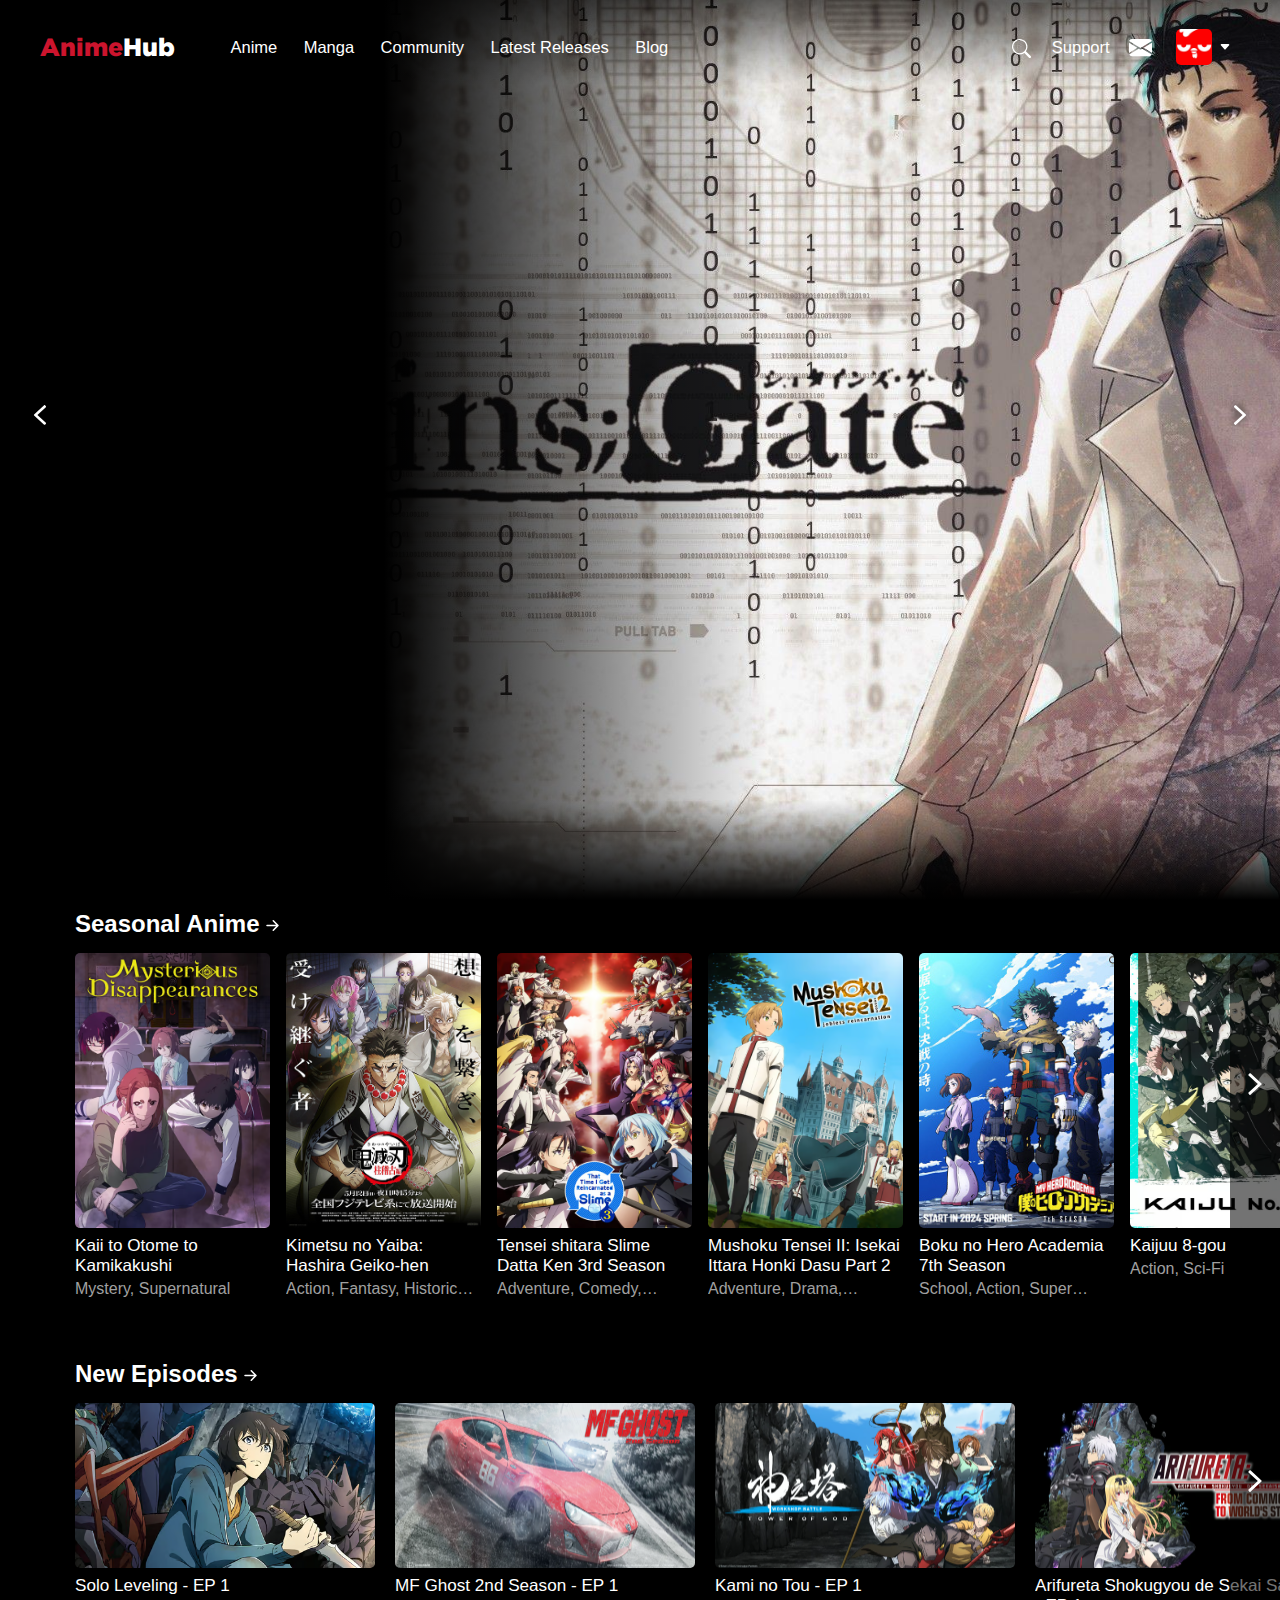
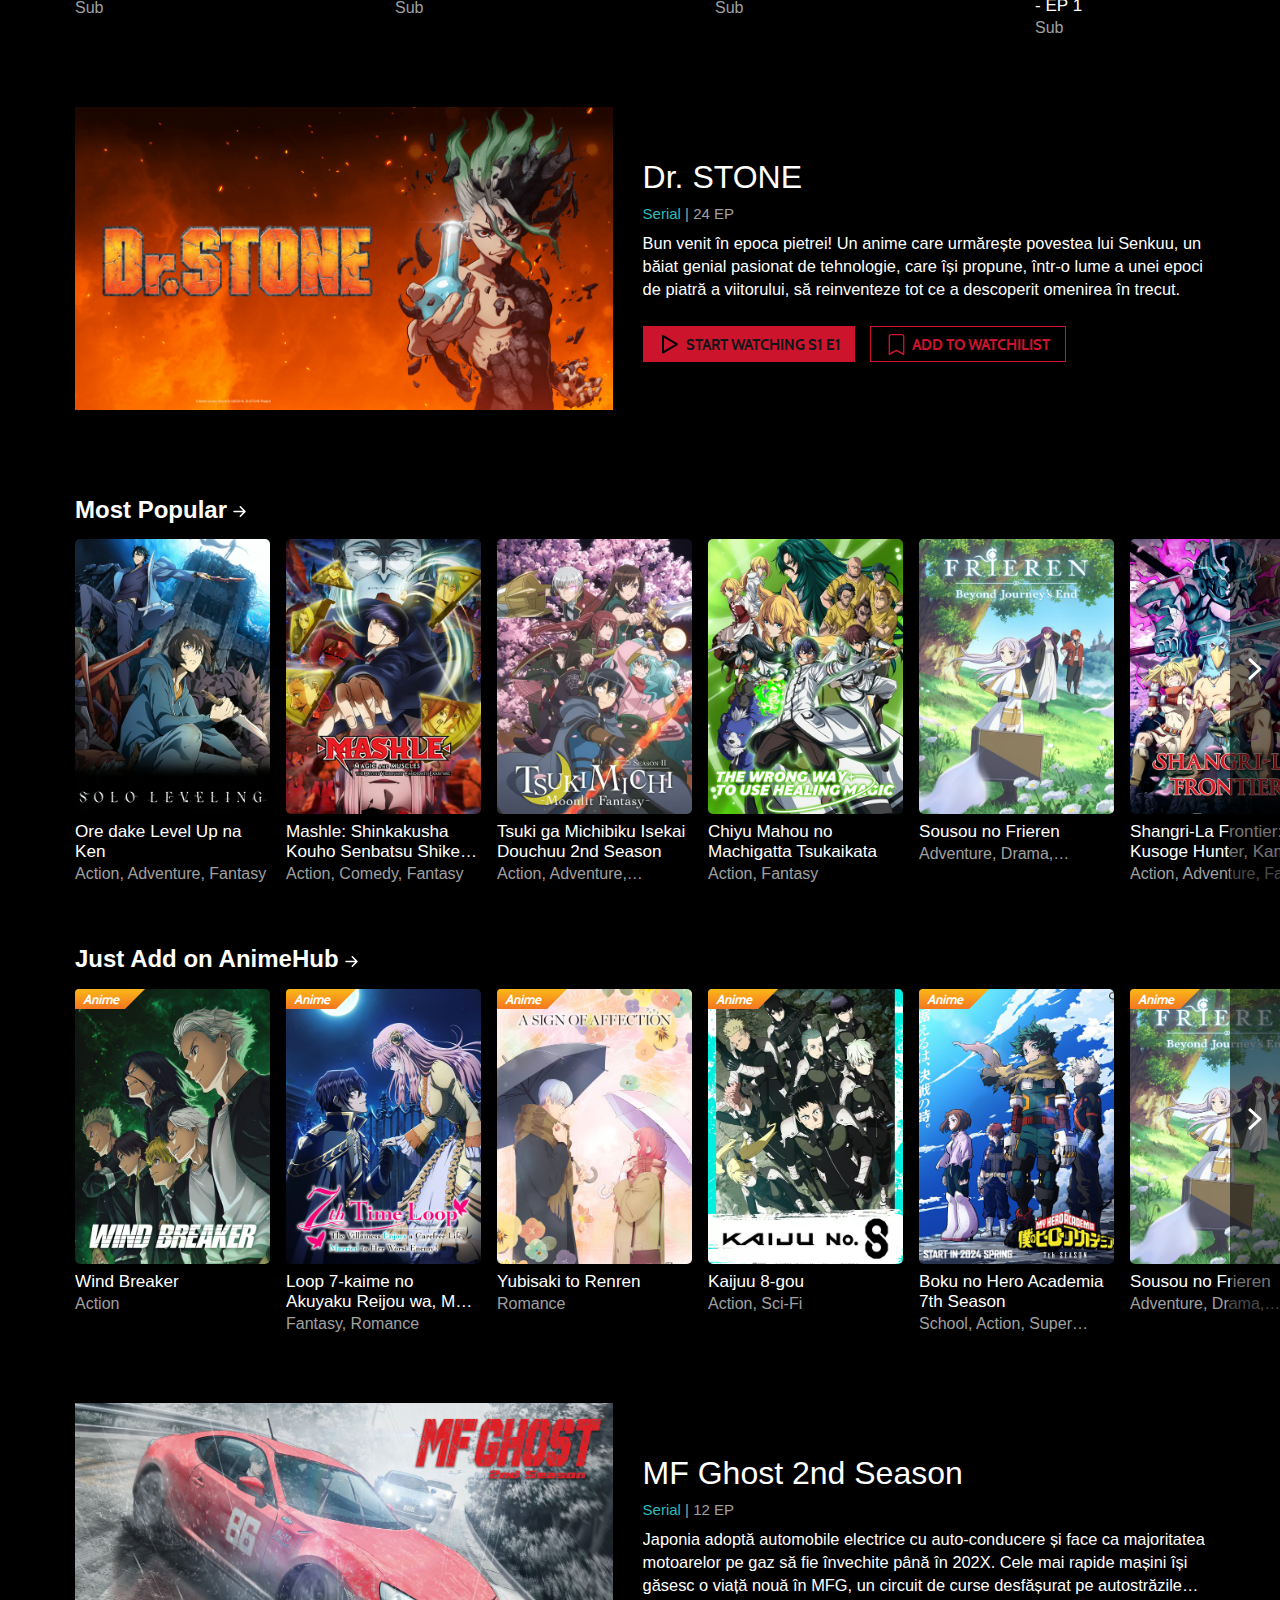
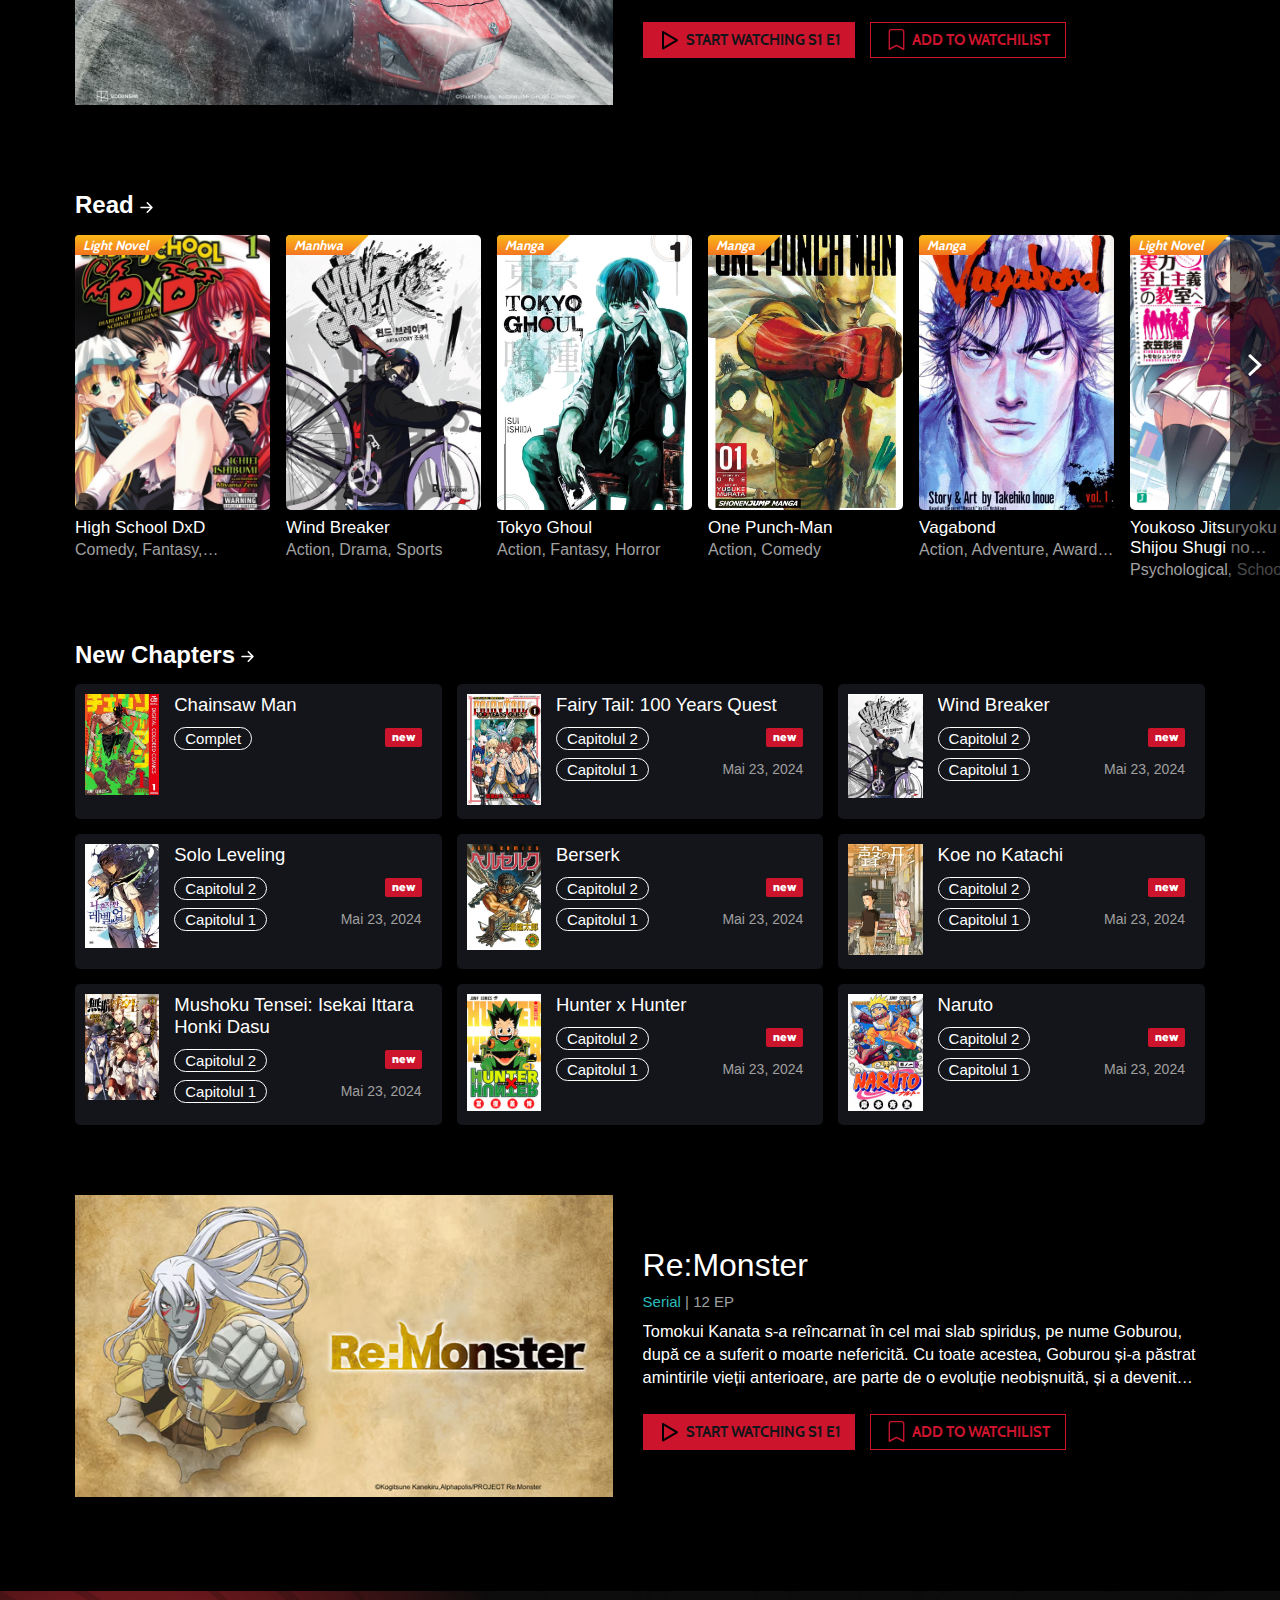
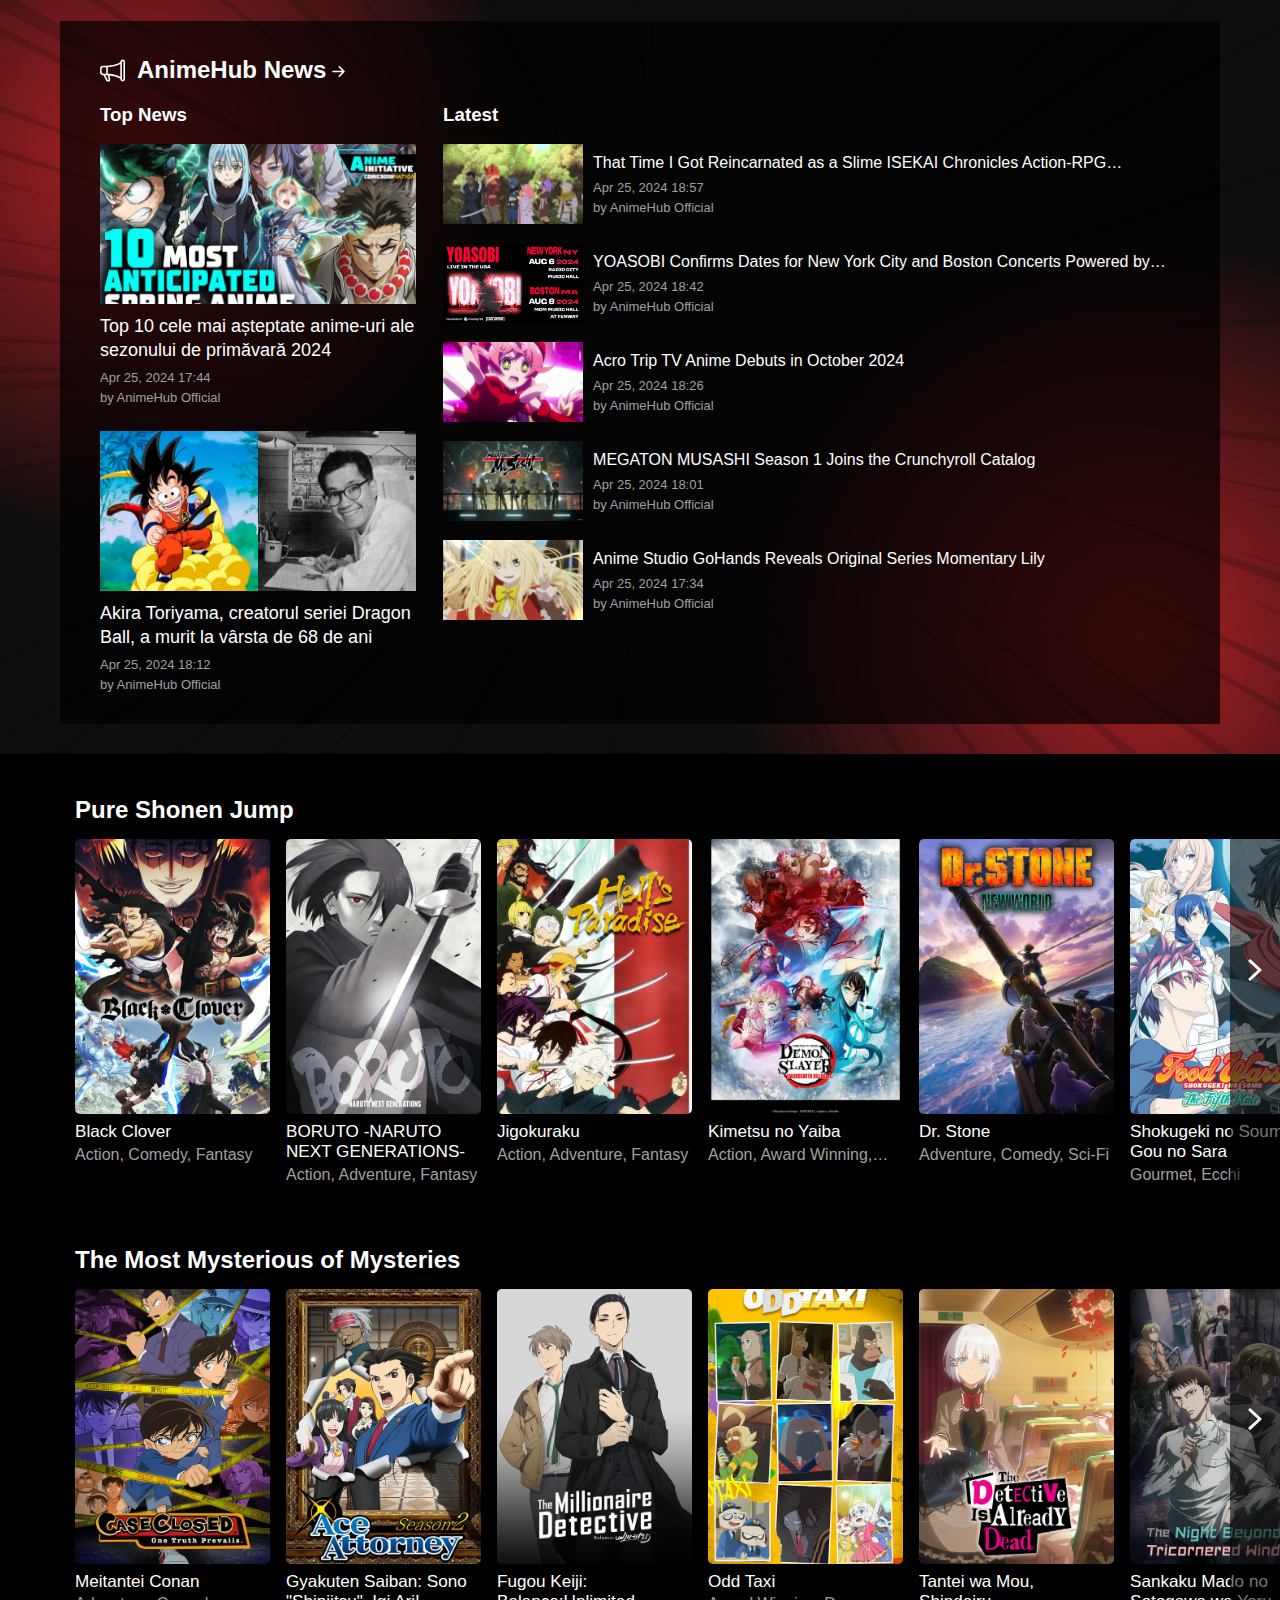
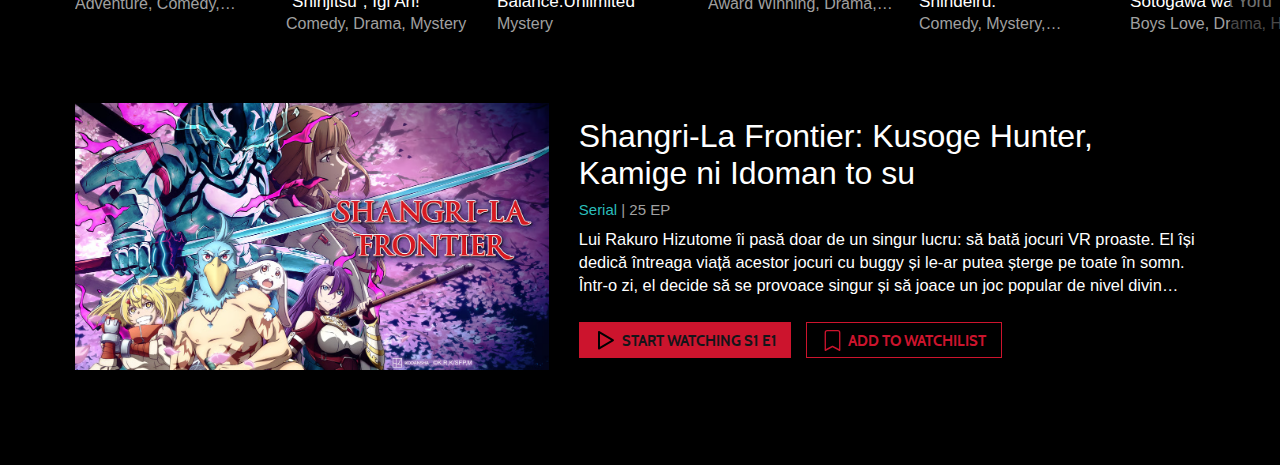
==== commit fd1fe8d3: "s" ====
--- a/index.html
+++ b/index.html
@@ -5,7 +5,7 @@
     <link rel="shortcut icon" href="../resources/Logo-site.png">
     <meta name="viewport" content="width=device-width, initial-scale=1.0">
     <title>AnimeHub</title>
-    <link rel="stylesheet" href="../AnimeHub/Anime-Home-Page/styles.css">
+    <link rel="stylesheet" href="/Anime-Home-Page/styles.css">
 </head>
 <body>
     <div class="massage">Se lucreaza!</div>
@@ -1923,5 +1923,5 @@
         </div>
     </div>
 </body>
-<script src="../AnimeHub/Anime-Home-Page/script.js"></script>
+<script src="/Anime-Home-Page/script.js"></script>
 </html>
--- a/Anime-Home-Page/styles.css
+++ b/Anime-Home-Page/styles.css
@@ -0,0 +1,2853 @@
+@font-face {
+    font-family: 'Futura PT Medium';
+    font-style: normal;
+    font-weight: normal;
+    src: url(../fonts/FuturaCyrillicMedium.woff);
+}
+
+@font-face {
+  font-family: Gotham Regular;
+  src: url(../fonts/Gotham\ Regular.otf);
+}
+
+@font-face {
+  font-family: Cabin-Bold;
+  src: url(../fonts/Cabin-Bold.ttf);
+}
+
+* {
+    list-style-type: none;
+    text-decoration: none;
+    box-sizing: border-box;
+    margin: 0;
+    padding: 0;
+    border: 0;
+}
+
+/* width */
+::-webkit-scrollbar {
+    width: 7px;
+  }
+  
+  /* Handle */
+  ::-webkit-scrollbar-thumb {
+    background: #af1d31;
+  }
+
+html {
+    scroll-behavior: smooth;
+}
+
+body {
+    background-color: var(--bg-color);
+    height: 200vh;
+}
+
+body a {
+    color: white;
+}
+
+::selection {
+    background-color: #af3142;
+}
+
+:root {
+    --Cabin-Bold: Cabin-Bold;
+    --Gotham-Regular: 'Gotham Regular';
+    --Futura-PT-Medium: 'Futura PT Medium';    
+    --bg-color: black;
+    --primary-color: #cc142d;
+}
+
+header {
+    position: relative;
+    z-index: 99;
+}
+
+@media screen and (min-width: 2500px) {
+    .container {
+        display: none;
+    }
+
+    .massage {
+        display: flex;
+        justify-content: center;
+        margin-top: 50px;
+        font-size: 50px;
+        color: white;
+        font-size: 200px;
+        font-family:'Franklin Gothic Medium', 'Arial Narrow', Arial, sans-serif;
+    }
+}
+
+.container {padding-bottom: 1px;}
+
+.massage {display: none;}
+
+.nav {
+    position: absolute;
+    display: flex;
+    justify-content: space-between;
+    align-items: center;
+    background: linear-gradient(to bottom, rgba(0, 0, 0, 0.60), rgba(0, 0, 0, 0));
+    width: 100%;
+    padding: 25px 0px 16px 5px;
+    font-family: 'Trebuchet MS', 'Lucida Sans Unicode', 'Lucida Grande', 'Lucida Sans', Arial, sans-serif;
+}
+
+.nav-ul-left {
+    margin-left: 35px;
+    justify-content: space-between;
+}
+
+.nav-ul-right {
+    margin-right: 35px;
+    justify-content: space-between;
+}
+
+.nav-li-left {
+    display: inline-block;
+    font-size: 18px;
+    vertical-align: middle;
+    margin: 0 11px 0 11px;
+    padding: 7px 0 7px 0;
+    cursor: pointer;
+    color: white;
+}
+
+.tr-li:hover {
+    transform: translatey(-4px);
+    transition: ease 0.2s;
+}
+
+.nav-li-right, .sp a {
+    display: inline-block;
+    vertical-align: middle;
+    margin-right: 5px;
+    font-size: 18px;
+    cursor: pointer;
+    color: white;
+}
+
+.sp a {
+    padding: 7px 0 7px 0;
+    margin-right: 10px;
+}
+
+.svg-notification {
+    color: white;
+    width: 24px;
+    margin-right: 14px;
+    height: 24px;
+    vertical-align: middle;
+}
+
+.logo {
+    font-family: var(--Gotham-Regular);
+    font-size: 30px;
+    color: #fff;
+    margin-right: 40px;
+    margin-left: 0;
+    cursor: pointer;
+    user-select: none;
+}
+
+#logo {
+    display: none;
+    user-select: none;
+}
+
+.logo span {
+    color: var(--primary-color);
+}
+
+.profile-wrapper {
+    background-size: cover;
+    width: 43px;
+    height: 43px;
+    user-select: none;
+    vertical-align: middle;
+    border-radius: 5px;
+}
+
+.profile input {
+    display: none;
+}
+
+.profile svg, .dropdown svg {
+    width: 15px;
+    height: 15px;
+    margin-left: 2px;
+    vertical-align: middle;
+}
+
+#upload-button, .remove-button, #languages, #sing-out {
+    background-color: transparent;
+    color: white;
+    cursor: pointer;
+    font-size: 16px;
+    font-family: var(--Cabin-Bold), sans-serif;
+
+}
+
+#dropdown-menu {
+    position: absolute;
+    display: none;
+    background: linear-gradient(0deg, rgba(0,0,0,0.5) 0%, rgba(0,0,0,0.5) 0%);
+    backdrop-filter: blur(5px);
+    border-radius: 7px;
+    border: 1px solid rgb(37, 37, 37);
+    font-size: 16px;
+    margin: 19px 0 0 -134px;
+    width: 200px;
+    height: auto;
+    font-family:var(--Cabin-Bold);
+  }
+
+#dropdown-menu a {
+    color: white;
+}
+  
+#dropdown-menu li {
+    padding: 8px 0px 8px 0px;
+}
+
+#dropdown-menu li a:hover {
+    color: #af1d31;
+}
+
+#upload-button:hover {
+    color: #af1d31;
+}
+
+.remove-button:hover {
+    color: #af1d31;
+}
+
+#languages:hover {
+    color: #af1d31;
+}
+
+#sing-out:hover {
+    color: #af1d31;
+}
+  
+#dropdown-menu li svg {
+    width: 21px;
+    height: 21px;
+    margin: 0 15px 0 20px;
+    vertical-align: middle;
+}
+
+#dropdown-menu li:nth-child(9) {
+    border-top: 1px solid rgb(37, 37, 37);
+    display: flex;
+    padding-top: 10px;
+    justify-content: center;
+}
+
+/* ----------------------- */
+
+.search-box {
+    position: relative;
+    height: 30px;
+    width: 60px;
+}
+
+.search-box.active {
+    width: 230px;
+    border-bottom: 2px solid var(--primary-color);
+    transform: translateY(1px);
+}
+
+.search-box input {
+    width: 100%;
+    height: 100%;
+    border: none;
+    background: transparent;
+    outline: none;
+    color: white;
+    padding: 2px 50px 0px 10px;
+    font-size: 14px;
+}
+
+.search-box input::placeholder {
+    color: #a6a6a6;
+}
+
+.search-box .search-icon {
+    position: absolute;
+    transform: translateY(-40px);
+    width: 30px;
+    right: 0;
+    background: transparent;
+    line-height: 60px;
+    color: #fff;
+    cursor: pointer;
+    z-index: 1;
+}
+
+.search-box .search-icon.active {
+    right: 5px;
+    height: 50px;
+    line-height: 50px;
+    font-size: 12px;
+    background: transparent;
+    color: #fff;
+    transform: translateY(-32px) translateX(5px) rotate(360deg);
+}
+
+.search-box, .cancel-icon {
+    position: relative;
+    color: #fff;
+    cursor: pointer;
+}
+
+.search-box svg, .cancel-icon svg {
+    width: 20px;
+    height: 20px;
+}
+
+.cancel-icon svg {
+    position: absolute;
+    right: 11px;
+    top: -22px;
+}
+
+.hidden-nav-bar, .hidden, .menu, .content-list, .sn2 {
+    display: none;
+}
+
+/* CONTENT - - - - CONTENT - - - - CONTENT */
+
+.slider {
+    position: relative;
+    height: 100vh;
+    font-family: var(--Futura-PT-Medium);
+}
+
+.slider .list .item {
+    position: absolute;
+    inset: 0 0 0 0;
+    overflow: hidden;
+    opacity: 0;
+    transition: .5s;
+    z-index: 10;
+    color: white;
+}
+
+.slider .list .item img {
+    width: 78%;
+    float: right;
+    height: 100%;
+    user-select: none;
+    object-fit: cover;
+}
+
+.bg-banner-mobile {
+    display: none;
+}
+
+.slider .list .item::after {
+    position: absolute;
+    content: '';
+    width: 55%;
+    height: 100%;
+    left: 0;
+    background-image: linear-gradient(
+    to right, #000 45%, transparent);
+    z-index: 0;
+}
+
+.btm-shadow {
+    position: absolute;
+    content: '';
+    width: 100%;
+    height: 400px;
+    bottom: -180px;
+    background-image: linear-gradient(
+    to top, black 46% , transparent);
+    z-index: 20;
+}
+
+.section-articles {
+    position: relative;
+    z-index: 20;
+    padding-left: 90px;
+    margin-bottom: 70px;
+}
+
+.header-tittle {
+    margin-bottom: 15px;
+    margin-top: -90px;
+    display: inline-block;
+}
+
+.header-tittle h1, .section-blog h1 {
+    color: white;
+    font-size: 1.75rem;
+    font-family: 'Trebuchet MS', 'Lucida Sans Unicode', 'Lucida Grande', 'Lucida Sans', Arial, sans-serif;
+}
+
+.header-tittle svg, .section-blog svg {
+    color: white;
+    width: 30px;
+    height: 30px;
+    vertical-align: middle;
+}
+
+.section-blog-wrp {
+    /* background-image: linear-gradient(to right top, #cc142d, #d52e2b, #dd4029, #e55126, #ec6124, #f06e21, #f47a1e, #f7861b, #f99317, #fa9f15, #faac15, #fab818); */
+    background-image: url(../resources/bg02-copyright.jpg);
+    background-position: center;
+    background-repeat: no-repeat;
+    background-size: cover;
+    padding: 30px 50px;
+    margin-bottom: 50px;
+}
+
+.section-blog {
+    position: relative;
+    max-width: 1400px;
+    height: auto;
+    margin: 0 auto;
+    padding: 35px 40px 25px 40px;
+    background: rgba(0, 0, 0, 0.685);
+}
+
+.section-blog a {
+    display: flex;
+    align-items: center;
+}
+
+.st {
+    max-width: 310px;
+}
+
+.section-blog svg:nth-child(1) {
+    margin-right: 12px;
+}
+
+.content-blog {
+    position: relative;
+    display: flex;
+    margin-top: 20px;
+    font-family: 'Trebuchet MS', 'Lucida Sans Unicode', 'Lucida Grande', 'Lucida Sans', Arial, sans-serif;
+    color: white;
+}
+
+.content-blog h3 {
+    margin-bottom: -12px;
+}
+
+.top-news {
+    width: 25%;
+    height: auto;
+}
+
+.top-news h3 {
+    margin-bottom: -1px;
+}
+
+.top-news a {
+    position: relative;
+    margin-top: 12px;
+    padding: 7px;
+    margin-left: -7px;
+}
+
+.article-top-news {
+    display: block;
+    width: 100%;
+    height: 100%;
+}
+
+.atn-img {
+    position: relative;
+    max-width: 100%;
+    max-height: 180px;
+    margin-bottom: 10px;
+    overflow: hidden;
+    user-select: none;
+}
+
+.atn-img img {
+    width: 100%;
+    height: 100%;
+    object-fit: cover;
+}
+
+.top-news a:hover {
+    background-color: #1b1c22;
+    transition: 0.16s ease-in-out;
+}
+
+.title-top-news {
+    width: 100%;
+    font-size: 19px;
+    line-height: 25px;
+    display: -webkit-box;
+    -webkit-line-clamp: 3;
+    -webkit-box-orient: vertical;
+    overflow: hidden;
+    text-overflow: ellipsis;
+    display: box;
+    box-orient: vertical;
+    line-clamp: 3;
+}
+
+.release, .author {
+    display: flex;
+    color: #a0a0a0;
+    font-size: 13px;
+}
+
+.release {
+    margin: 8px 0 5px 0;
+}
+
+.latest-news {
+    max-width: 75%;
+    width: auto;
+    height: auto;
+    padding-left: 10px;
+}
+
+.latest-news h3 {
+    margin-left: 7px;
+}
+
+.section-latest-news {
+    display: flex;
+    margin-top: 18px;
+}
+
+.left-latest-news {
+    width: 50%;
+    height: auto;
+    margin-right: 5px;
+}
+
+.left-latest-news a {
+    position: relative;
+    padding: 7px 2px 7px 7px;
+    margin-top: 5px;
+}
+
+.article-latest-news {
+    display: flex;
+    justify-content: center;
+    align-items: center;
+}
+
+.img-latest-news {
+    width: 140px;
+    height: 80px;
+    margin-right: 10px;
+    overflow: hidden;
+    user-select: none;
+}
+
+.img-latest-news img {
+    width: 100%;
+    height: 100%;
+    object-fit: fill;
+}
+
+.title-latest-news {
+    width: 100%;
+    font-size: 16.4px;
+    display: -webkit-box;
+    -webkit-line-clamp: 1;
+    -webkit-box-orient: vertical;
+    overflow: hidden;
+    text-overflow: ellipsis;
+    display: box;
+    box-orient: vertical;
+    line-clamp: 1;
+}
+
+.inf-text {
+    max-width: calc(100% - 150px);
+}
+
+.right-latest-news {
+    width: 50%;
+    height: auto;
+    margin-left: 10px;
+}
+
+.right-latest-news a {
+    position: relative;
+    margin-top: 25px;
+    padding: 7px 2px 7px 7px;
+    margin-top: 5px;
+}
+
+.left-latest-news a:hover {
+    background-color: #1b1c22;
+    transition: 0.16s ease-in-out;
+}
+
+.right-latest-news a:hover {
+    background-color: #1b1c22;
+    transition: 0.16s ease-in-out;
+}
+
+.prev-button-article {
+    position: absolute;
+    background: linear-gradient(0deg, rgba(0,0,0,0.55) 0%, rgba(0,0,0,0.55) 0%);
+    width: 90px;
+    height: 442px;
+    padding-bottom: 80px;
+    left: 0;
+    bottom: 2px;
+    cursor: pointer;
+    z-index: 31;
+}
+
+.next-button-article {
+    position: absolute;
+    background: linear-gradient(0deg, rgba(0,0,0,0.55) 0%, rgba(0,0,0,0.55) 0%);
+    width: 60px;
+    height: 442px;
+    padding-top: 85px;
+    right: 0;
+    bottom: 2px;
+    rotate: 180deg;
+    cursor: pointer;
+    z-index: 31;
+}
+
+.prev-button-article-episodes {
+    position: absolute;
+    background: linear-gradient(0deg, rgba(0,0,0,0.55) 0%, rgba(0,0,0,0.55) 0%);
+    width: 90px;
+    height: 255px;
+    padding-bottom: 80px;
+    left: 0;
+    bottom: 2px;
+    cursor: pointer;
+    z-index: 31;
+}
+
+.next-button-article-episodes {
+    position: absolute;
+    background: linear-gradient(0deg, rgba(0,0,0,0.55) 0%, rgba(0,0,0,0.55) 0%);
+    width: 60px;
+    height: 255px;
+    padding-top: 85px;
+    right: 0;
+    bottom: 2px;
+    rotate: 180deg;
+    cursor: pointer;
+    z-index: 31;
+}
+
+.prev-button-article svg {
+    width: 25px;
+    height: 25px;
+}
+
+.prev-button-article-episodes svg {
+    width: 25px;
+    height: 25px;
+}
+
+.next-button-article svg {
+    width: 25px;
+    height: 25px;
+}
+
+.next-button-article-episodes svg {
+    width: 25px;
+    height: 25px;
+}
+
+.articles-wrp.scroll-snap-left {
+    scroll-snap-type: x mandatory;
+    scroll-snap-align: start;
+}
+
+.articles-wrp.scroll-snap-right {
+    scroll-snap-type: x mandatory;
+    scroll-snap-align: end;
+}
+
+.articles-episodes-wrp.scroll-snap-left {
+    scroll-snap-type: x mandatory;
+    scroll-snap-align: start;
+}
+
+.articles-episodes-wrp.scroll-snap-right {
+    scroll-snap-type: x mandatory;
+    scroll-snap-align: end;
+}
+
+.prev-button-article:hover {
+    background: linear-gradient(0deg, rgba(0,0,0,0.75) 0%, rgba(0,0,0,0.75) 0%);
+}
+
+.next-button-article:hover {
+    background: linear-gradient(0deg, rgba(0,0,0,0.75) 0%, rgba(0,0,0,0.75) 0%);
+}
+
+.prev-button-article.scrolling,
+.next-button-article.scrolling,
+.prev-button-article-episodes.scrolling,
+.next-button-article-episodes.scrolling {
+    background: transparent;
+}
+
+.articles-wrp, .articles-episodes-wrp {
+    display: flex;
+    flex-wrap: nowrap;
+    overflow-x: auto;
+    margin-left: -90px;
+    padding-left: 90px;
+    -ms-overflow-style: none;  /* IE and Edge */
+    scrollbar-width: none;  /* Firefox */
+    -ms-overflow-style: none;  /* IE and Edge */
+    scrollbar-width: none;  /* Firefox */
+    scroll-behavior: smooth; /* adăugăm scroll fluent */
+}
+
+/* Hide scrollbar for Chrome, Safari and Opera */
+.articles-wrp::-webkit-scrollbar {
+    display: none;
+  }
+
+.articles-episodes-wrp::-webkit-scrollbar {
+    display: none;
+}
+  
+.articles-wrp a {
+    width: 250px;
+    height: auto;
+    margin-right: 20px;
+    transition: 0.2s all;
+}
+
+.articles-episodes-wrp a {
+    width: 300px;
+    height: auto;
+    margin-right: 20px;
+    transition: 0.2s all;
+}
+
+.articles-wrp a:hover .cover-article {
+    opacity: 0.6;
+    transition: 0.2s all;
+}
+
+.articles-episodes-wrp a:hover .cover-article-episode {
+    opacity: 0.6;
+    transition: 0.2s all;
+}
+
+.btn-play {
+    display: none;
+    transition: opacity 0.2s ease;
+}
+
+.article-episodes:hover .btn-play {
+    display: block;
+    transition: opacity 0.2s ease;
+    opacity: 1;
+}
+
+.article {
+    position: relative;
+    width: 250px;
+    height: auto;
+    cursor: pointer;
+    transition: 0.2s all;
+}
+
+.article-episodes {
+    position: relative;
+    width: 300px;
+    height: auto;
+    cursor: pointer;
+    transition: 0.2s all;
+}
+
+.cover-article {
+    width: 250px;
+    height: 360px;
+    border-radius: 5px;
+}
+
+.cover-article-episode {
+    width: 300px;
+    height: 165px;
+    border-radius: 5px;
+}
+
+.btn-play {
+    position: absolute;
+    top: 39%;
+    left: 40.7%;
+    transform: translate(0, -50%);
+}
+
+.btn-play svg {
+    width: 50px;
+    height: 50px;
+}
+
+.category {
+    position: absolute;
+    font-family: var(--Cabin-Bold), sans-serif;
+    background: linear-gradient(#fab818, #f47521);
+    color: white;
+    font-size: 1rem;
+    user-select: none;
+    font-style: italic;
+    padding: 2px 5px 2px 8px;
+    border-top-left-radius: 4px;
+    top: 0;
+    left: 0;
+    z-index: 1;
+}
+
+.category::after {
+    position: absolute;
+    content: "";
+    width: 30px;
+    height: 23px;
+    transform: skew(-45deg);
+    top: 0;
+    right: -12px;
+    background: linear-gradient(#fab818, #f47521);
+    z-index: -1;
+}
+
+.cover-article img {
+    width: 100%;
+    height: 100%;
+    object-fit: cover;
+    border-radius: 5px;
+    user-select: none;
+}
+
+.cover-article-episode img {
+    width: 100%;
+    height: 100%;
+    object-fit: cover;
+    border-radius: 5px;
+    user-select: none;
+}
+
+.title-article {
+    font-family:'Gill Sans', 'Gill Sans MT', Calibri, 'Trebuchet MS', sans-serif;
+    color: white;
+    margin-top: 8px;
+}
+
+.title-serie-jp, .title-serie-en {
+    display: -webkit-box;
+    -webkit-line-clamp: 2;
+    -webkit-box-orient: vertical;
+    overflow: hidden;
+    text-overflow: ellipsis;
+    display: box;
+    box-orient: vertical;
+    line-clamp: 2;
+    margin-bottom: 3.5px;
+    font-size: 1.15rem;
+    width: 100%;
+    height: 100%;
+}
+
+.genres-article {
+    display: -webkit-box;
+    -webkit-line-clamp: 1;
+    -webkit-box-orient: vertical;
+    overflow: hidden;
+    text-overflow: ellipsis;
+    display: box;
+    box-orient: vertical;
+    line-clamp: 1;
+    color: #a0a0a0;
+    font-size: 1.05rem;
+    width: 100%;
+    height: 100%;
+}
+
+.title-serie-en {
+    display: none;
+}
+
+#next-button svg {
+    position: absolute;
+    right: 30px;
+    width: 25px;
+    height: 25px;
+    rotate: 180deg;
+    cursor: pointer;
+    filter: drop-shadow(1px 1px 4px);
+    top: 45%;
+    z-index: 12;
+}
+
+#prev-button svg {
+    position: absolute;
+    left: 30px;
+    filter: drop-shadow(1px 1px 1px);
+    width: 25px;
+    height: 25px;
+    cursor: pointer;
+    top: 45%;
+    z-index: 1222;
+}
+
+.slider .list .item.active {
+    opacity: 1;
+    z-index: 11;
+}
+
+.slider .list .item .content {
+    position: absolute;
+    left: 90px;
+    bottom: 33%;
+    max-width: 500px;
+    z-index: 25;
+}
+
+.slider .list .item .content img {
+    position: relative;
+    width: 100%;
+    max-width: 450px;
+    max-height: auto;
+    user-select: none;
+    margin: 18px 0 40px 0;
+    float: left;
+    object-fit: cover;
+    z-index: 25;
+}
+
+.dt1 ul{
+    position: relative;
+    display: flex;
+    align-items: start;
+    justify-content: start;
+    float: left;
+    margin-bottom: 20px;
+    font-size: 20.7px;
+    font-weight: normal;
+    z-index: 25;
+}
+
+.dt2 {
+    font-size: 20px;
+    float: left;
+    line-height: 28px;
+    z-index: 25;
+}
+
+.genres {
+    position: relative;
+    display: flex;
+    align-items: start;
+    justify-content: start;
+    float: left;
+    margin-top: 18px;
+    font-size: 19.5px;
+    z-index: 25;
+}
+
+.type {
+    position: relative;
+    border: 1px solid white;
+    padding: 0 5px 2px 5px;
+    font-family: 'Gill Sans', 'Gill Sans MT', Calibri, 'Trebuchet MS', sans-serif;
+    font-size: 18.7px;
+    user-select: none;
+    z-index: 25;
+}
+
+.genres li {
+    color: white;
+    z-index: 25;
+}
+
+.circle {
+    color: rgba(255, 255, 255, 0.788);
+    margin: 0 12px 0 12px;
+    opacity: 0.5;
+    user-select: none;
+    z-index: 25;
+}
+
+.ep {
+    text-transform: uppercase;
+    z-index: 25;
+}
+
+.bar {
+    opacity: 0.5;
+    margin: 0 5px 0 5px;
+    user-select: none;
+    z-index: 25;
+}
+
+.dt-animation, .dt-animation a {
+    position: relative;
+    color: rgba(255, 255, 255, 0.788);
+}
+
+@keyframes showContent {
+    to{
+        transform: translateY(0);
+        filter: blur(0);
+        opacity: 1;
+    }
+}
+
+.slider .list .item.active .lg-name,
+.slider .list .item.active img:nth-child(3),
+.slider .list .item.active .dt-animation {
+    transform: translateY(30px);
+    filter: blur(20px);
+    opacity: 0;
+    animation: showContent .4s .6s ease-in-out 1 forwards;
+}
+
+.slider .list .item.active img:nth-child(3) {
+    animation-delay: 0.8s;
+}
+
+.slider .list .item.active .dt-animation {
+    animation-duration: 0.7s;
+}
+
+.text-transparent {
+    opacity: 0;
+}
+
+#myBtn {
+    display: none;
+    position: fixed;
+    bottom: 27px;
+    right: 32px;
+    z-index: 99;
+    font-size: 18px;
+    border: none;
+    outline: none;
+    background-color: var(--primary-color);
+    color: white;
+    cursor: pointer;
+    padding: 7px 7px 2px 7px;
+    border-radius: 4px;
+}
+
+#myBtn svg {
+    width: 22px;
+    height: 22px;
+}
+
+.random-series-wrp {
+    position: relative;
+}
+
+.ds-rdn-flex {
+    position: relative;
+    display: flex;
+    align-items: center;
+    justify-content: center;
+    padding: 0 90px;
+    margin: 0px 0 90px 0;
+}
+
+.img-serie-random {
+    width: 650px;
+    max-height: 350px;
+    user-select: none;
+}
+
+.img-serie-random img {
+    width: 100%;
+    height: 100%;
+    object-fit: cover;
+}
+
+.info-serie-random {
+    position: relative;
+    display: block;
+    justify-content: baseline;
+    margin-left: 35px;
+    font-family: 'Trebuchet MS', 'Lucida Sans Unicode', 'Lucida Grande', 'Lucida Sans', Arial, sans-serif;
+}
+
+.title-serie-random {
+    color: white;
+    font-size: 2.3rem;
+    display: inline-block;
+    cursor: pointer;
+
+}
+
+.title-serie-random-jp, .title-serie-random-en {
+    display: -webkit-box;
+    -webkit-line-clamp: 2;
+    -webkit-box-orient: vertical;
+    overflow: hidden;
+    text-overflow: ellipsis;
+    display: box;
+    box-orient: vertical;
+    line-clamp: 2;
+}
+
+.title-serie-random:hover {
+    text-decoration: underline;
+}
+
+.title-serie-random-en {
+    display: none;
+}
+
+.ch-title-en {
+    display: none;
+}
+
+.type-serie-radom {
+    margin: 5px 0 12px 0;
+    user-select: none;
+}
+
+.type-serie-radom p {
+    color: #a0a0a0;
+    font-size: 15px;
+}
+
+.type-serie-radom span {
+    color: #2abdbb;
+    font-size: 15px;
+}
+
+.description-serie-random {
+    color: white;
+    max-width: 680px;
+    line-height: 25px;
+    font-size: 17px;
+    margin-bottom: 25px;
+    display: -webkit-box;
+    -webkit-line-clamp: 3;
+    -webkit-box-orient: vertical;
+    overflow: hidden;
+    text-overflow: ellipsis;
+    display: box;
+    box-orient: vertical;
+    line-clamp: 3;
+}
+
+.btn-serie-random {
+    display: flex;
+    justify-content: flex-start;
+    user-select: none;
+    gap: 15px;
+}
+
+.sw {
+    display: flex;
+    align-items: center;
+    justify-content: center;
+    color: #141519;
+    font-size: 15px;
+    padding: 7px 16px;
+    font-family: var(--Cabin-Bold);
+    /* background-color: #f47521; */
+    background-color: var(--primary-color);
+}
+
+.sw svg {
+    color: #141519;
+    width: 25px;
+    height: 25px;
+    margin-right: 5px;
+}
+
+.aw {
+    display: flex;
+    align-items: center;
+    justify-content: center;
+    /* color: #f47521; */
+    color: var(--primary-color);
+    font-size: 15px;
+    padding: 6px 15px;
+    /* border: 1px solid #f47521; */
+    border: 1px solid var(--primary-color);
+    background-color: black;
+    font-family: var(--Cabin-Bold);
+}
+
+.aw svg {
+    width: 22px;
+    height: 22px;
+    margin-right: 5px;
+}
+
+.btn-serie-random button {
+    text-transform: uppercase;
+    cursor: pointer;
+}
+
+.btn-serie-random button:hover {
+    opacity: 0.8;
+}
+
+/* NEW-CHAPTERS - - - - NEW-CHAPTERS */
+
+.wrp-article-chaters {
+    position: relative;
+    display: grid;
+    grid-template-columns: repeat(4, 1fr);
+    grid-gap: 15px;
+    padding-right: 90px;
+}
+
+.new-chapter-wrp {
+    position: relative;
+    max-width: 410px;
+    width: 100%;
+    height: auto;
+    padding: 10px;
+    background-color: #14151a;
+    border-radius: 5px;
+}
+
+.new-chapter {
+    display: flex;
+    justify-content: space-between;
+    align-items: flex-start;
+}
+
+.nc-img {
+    position: relative;
+    width: 100px;
+    height: auto;
+    margin-right: 15px;
+    user-select: none;
+}
+
+.nc-img img {
+    width: 100%;
+    max-height: 135px;
+    object-fit: contain;
+}
+
+.dt-chapter {
+    max-width: 270px;
+    width: 100%;
+    height: auto;
+    font-size: 20px;
+    font-family: 'Gill Sans', 'Gill Sans MT', Calibri, 'Trebuchet MS', sans-serif;
+}
+
+.ch-tl {
+    color: white;
+    margin-bottom: 10px;
+    display: -webkit-box;
+    -webkit-line-clamp: 2;
+    -webkit-box-orient: vertical;
+    overflow: hidden;
+    text-overflow: ellipsis;
+    display: box;
+    box-orient: vertical;
+    line-clamp: 2;
+}
+
+.ch-title-jp:hover {
+    text-decoration: underline;
+}
+
+.ch-title-en:hover {
+    text-decoration: underline;
+}
+
+.dsch {
+    display: flex;
+    justify-content: space-between;
+    align-items: center;
+    margin-bottom: 8px;
+}
+
+.st-ch {
+    font-size: 15px;
+    padding: 2px 10px;
+    border-radius: 12px;
+    border: 1px solid white;
+}
+
+.st-ch:hover {
+    transition: 0.2s ease;
+    background-color: var(--primary-color);
+}
+
+.tm-rs-ch {
+    font-size: 14px;
+    vertical-align: middle;
+    font-family: 'Gill Sans', 'Gill Sans MT', Calibri, 'Trebuchet MS', sans-serif;
+    color: #a0a0a0;
+    margin: 0 10px 0 20px;
+}
+
+.new-rs-ch {
+    position: relative;
+    font-size: 11px;
+    border-radius: 2px;
+    color: white;
+    padding: 3px 7px;
+    align-items: center;
+    margin: 0 10px 0 20px;
+    font-family: var(--Gotham-Regular);
+    background-color: var(--primary-color);
+}
+
+.hd-sp {display: none;}
+
+@media screen and (max-width: 1600px) {
+    .slider .list .item .content img {
+        max-width: 420px;
+    }
+
+    .slider .list .item .content {
+        max-width: 470px;
+        bottom: 33%;
+    }
+
+    .genres {
+        font-size: 19px;
+    }
+
+    .dt1 ul{
+        position: relative;
+        display: flex;
+        align-items: start;
+        justify-content: start;
+        float: left;
+        margin-bottom: 19.4px;
+        font-size: 20px;
+        font-weight: normal;
+    }
+    
+    .dt2 {
+        font-size: 18.8px;
+        float: left;
+        line-height: 28px;
+    }
+    
+    .type {
+        border: 1px solid white;
+        padding: 0 5px 2px 5px;
+        font-family: 'Gill Sans', 'Gill Sans MT', Calibri, 'Trebuchet MS', sans-serif;
+        font-size: 17.5px;
+    }
+}
+
+@media screen and (max-width: 1500px) {
+    .slider .list .item .content {
+        bottom: 29%;
+        max-width: 450px;
+    }
+
+    /* .articles-wrp a {
+        width: 195px;
+    }
+
+    .article {
+        width: 195px;
+    }
+    
+    .cover-article {
+        width: 180px;
+        height: 280px;
+    } */
+    
+    .info-serie-random {
+        margin-left: 30px;
+    }
+    
+    .title-serie-random {
+        font-size: 2.1rem;
+    }
+    
+    .type-serie-radom {
+        margin: 5px 0 10px 0;
+    }
+    
+    .description-serie-random {
+        line-height: 24px;
+        font-size: 16.5px;
+    }
+    
+    .sw {
+        padding: 6px 14px;
+    }
+    
+    .sw svg {
+        width: 24px;
+        height: 24px;
+    }
+    
+    .aw {
+        padding: 6px 15px;
+    }
+    
+    .aw svg {
+        width: 21px;
+        height: 21px;
+    }
+
+    .wrp-article-chaters {
+        grid-template-columns: repeat(3, 1fr);
+        padding-right: 90px;
+    }
+
+    .hd-sp {display: block;}
+}
+
+@media screen and (max-width: 1370px) {
+    .tr-li, .sp a {
+        font-size: 16.5px;
+    }
+     
+    .svg-notification {
+        width: 23px;
+        height: 23px;
+    }
+    
+    .logo {
+        font-size: 25px;
+    }
+    
+    .profile-wrapper {
+        width: 36px;
+        height: 36px;
+    }
+
+    .profile svg {
+        width: 12px;
+        height: 12px;
+    }
+    
+    #upload-button, .remove-button {
+        font-size: 14.5px;
+    }
+    
+    #dropdown-menu {
+        font-size: 14.5px;
+        margin: 20px 0 0 -124px;
+        width: 180px;
+      }
+    
+    #dropdown-menu li svg {
+        width: 19px;
+        height: 19px;
+    }
+    
+    #dropdown-menu li:last-child {
+        padding-top: 9px;
+    }
+
+    /* ----------------------- */
+
+    .search-box.active {
+        width: 215px;
+    }
+
+    .search-box svg {
+        width: 19px;
+        height: 19px;
+    }
+
+/* CONTENT - - - - CONTENT - - - - CONTENT */
+    .slider .list .item::after {
+        position: absolute;
+        content: '';
+        width: 60%;
+        height: 100%;
+        left: 0;
+        background-image: linear-gradient(
+        to right, #000 50% , transparent);
+        z-index: 0;
+    }
+
+    .btm-shadow {
+        position: absolute;
+        content: '';
+        width: 100%;
+        height: 250px;
+        bottom: -150px;
+        background-image: linear-gradient(
+        to top, black 60% , transparent);
+        z-index: 20;
+    }
+
+    .slider .list .item .content {
+        width: 420px;
+        bottom: 25%;
+        left: 75px;
+    }
+
+    .dt1 ul{
+        font-size: 17.8px;
+    }
+
+    .dt2 {
+        font-size: 17.5px;
+        display: -webkit-box;
+        -webkit-line-clamp: 4;
+        -webkit-box-orient: vertical;
+        overflow: hidden;
+        text-overflow: ellipsis;
+        display: box;
+        box-orient: vertical;
+        line-clamp: 4;
+    }
+
+    .genres {
+        font-size: 17.4px;
+    }
+
+    .type {
+        font-size: 15.8px;
+    }
+
+
+    .slider .list .item img {
+        width: 70%;
+    }
+    
+    .slider .list .item .content img {
+        max-width: 340px;
+    }
+
+    #next-button svg {
+        width: 20px;
+        height: 20px;
+    }
+    
+    #prev-button svg {
+        width: 20px;
+        height: 20px;
+    }
+
+    .section-articles {
+        padding-left: 75px;
+    }
+
+    .header-tittle h1, .section-blog h1 {
+        font-size: 1.5rem;
+    }
+    
+    .header-tittle svg, .section-blog svg {
+        width: 25px;
+        height: 25px;
+    }
+    
+    .articles-wrp, .articles-episodes-wrp {
+        margin-left: -75px;
+        padding-left: 75px;
+    }
+
+    .articles-wrp a {
+        width: 195px;
+        margin-right: 16px;
+    }
+
+    .article {
+        width: 195px;
+    }
+    
+    .cover-article {
+        width: 195px;
+        height: 275px;
+    }
+
+    .title-serie-jp, .title-serie-en {
+        font-size: 1.07rem;
+    }
+    
+    .genres-article {
+        font-size: 1rem;
+    }
+
+    .prev-button-article {
+        width: 75px;
+        height: 357px;
+        padding-bottom: 80px;
+    }
+    
+    .next-button-article {
+        width: 50px;
+        height: 357px;
+        padding-top: 70px;
+    }
+
+    .prev-button-article-episodes {
+        width: 75px;
+        height: 240px;
+        padding-bottom: 80px;
+    }
+    
+    .next-button-article-episodes {
+        width: 50px;
+        height: 240px;
+        padding-top: 70px;
+    }
+    
+    .prev-button-article svg {
+        width: 22px;
+        height: 22px;
+    }
+    
+    .next-button-article svg {
+        width: 22px;
+        height: 22px;
+    }
+
+    .prev-button-article-episodes svg {
+        width: 22px;
+        height: 22px;
+    }
+    
+    .next-button-article-episodes svg {
+        width: 22px;
+        height: 22px;
+    }
+
+    .category {
+        font-size: 0.83rem;
+    }
+    
+    .category::after {
+        height: 20px;
+        right: -11px;
+    }
+    
+    .ds-rdn-flex {
+        padding: 0 75px;
+    }
+
+    .title-serie-random {
+        font-size: 2rem;
+    }
+    
+    .description-serie-random {
+        line-height: 23px;
+        font-size: 16.4px;
+    }
+
+    /* NEWS - - - - NEWS */
+
+    .section-blog-wrp {
+        padding: 30px 60px;
+    }
+    
+    .st {
+        max-width: 270px;
+    }
+
+    .title-top-news {
+        font-size: 18px;
+        line-height: 24px;
+    }
+    
+    .top-news {
+        width: 30%;
+    }
+
+    .atn-img {
+        max-height: 160px;
+    }
+
+    .latest-news {
+        width: 70%;
+        margin-left: 3px;
+    }
+
+    .left-latest-news {
+        width: 100%;
+        margin-right: 0px;
+    }
+
+    .left-latest-news a {
+        width: 100%;
+    }
+    
+    .title-latest-news {
+        font-size: 16px;
+    }
+    
+    .right-latest-news {
+        display: none;
+    }
+
+    .wrp-article-chaters {
+        padding-right: 75px;
+    }
+
+    .ch-tl {
+        font-size: 18.5px;
+    }
+}
+
+@media screen and (max-width: 1250px) {
+    .tr-li, .sp a {
+        font-size: 15.5px;
+        font-weight: bold;
+    }
+     
+    .svg-notification {
+        width: 21px;
+        height: 21px;
+    }
+    
+    .logo {
+        font-size: 23px;
+    }
+    
+    .profile-wrapper {
+        width: 33px;
+        height: 33px;
+    }
+
+    .profile svg {
+        width: 11px;
+        height: 11px;
+    }
+    
+    #upload-button, .remove-button {
+        font-size: 14.5px;
+    }
+    
+    #dropdown-menu {
+        font-size: 14.5px;
+        margin: 20px 0 0 -128px;
+        width: 180px;
+      }
+    
+    #dropdown-menu li svg {
+        width: 19px;
+        height: 19px;
+    }
+    
+    #dropdown-menu li:last-child {
+        padding-top: 9px;
+    }
+
+    /* ----------------------- */
+
+    .search-box svg {
+        width: 17.5px;
+        height: 17.5px;
+    }
+
+    .slider .list .item .content {
+        bottom: 32%;
+        left: 60px;
+        max-width: 390px;
+    }
+
+    .slider .list .item::after {
+        position: absolute;
+        content: '';
+        width: 58%;
+        height: 100%;
+        left: 0;
+        background-image: linear-gradient(
+        to right, #000 48% , transparent);
+        z-index: 0;
+    }
+
+    .dt1 ul{
+        font-size: 17.2px;
+    }
+
+    .dt2 {
+        font-size: 17px;
+        display: -webkit-box;
+        -webkit-line-clamp: 4;
+        -webkit-box-orient: vertical;
+        overflow: hidden;
+        text-overflow: ellipsis;
+        display: box;
+        box-orient: vertical;
+        line-clamp: 4;
+    }
+
+    .genres {
+        font-size: 16.8px;
+    }
+
+    .type {
+        font-size: 15px;
+    }
+
+
+    .slider .list .item img {
+        width: 78%;
+    }
+    
+    .slider .list .item .content img {
+        max-width: 280px;
+    }
+
+    .section-articles {
+        padding-left: 60px;
+    }
+    
+    .header-tittle h1, .section-blog h1 {
+        font-size: 1.35rem;
+    }
+    
+    .header-tittle svg, .section-blog svg {
+        width: 21px;
+        height: 21px;
+    }
+    
+    .articles-wrp, .articles-episodes-wrp {
+        margin-left: -60px;
+        padding-left: 60px;
+    }
+
+    .articles-wrp a {
+        width: 185px;
+        margin-right: 16px;
+    }
+
+    .articles-episodes-wrp a {
+        width: 270px;
+        margin-right: 16px;
+    }
+
+    .article {
+        width: 185px;
+    }
+
+    .article-episodes {
+        width: 270px;
+    }
+    
+    .cover-article {
+        width: 185px;
+        height: 265px;
+    }
+
+    .cover-article-episode {
+        width: 270px;
+        height: 155px;
+    }
+
+    #next-button svg {
+        right: 18px;
+        width: 20px;
+        height: 20px;
+        top: 40%;
+    }
+    
+    #prev-button svg {
+        left: 18px;
+        width: 20px;
+        height: 20px;
+        top: 40%;
+    }
+
+    .prev-button-article {
+        width: 61px;
+        height: 352px;
+        padding-bottom: 70px;
+    }
+    
+    .next-button-article {
+        width: 43px;
+        height: 352px;
+        padding-top: 85px;
+    }
+    
+    .prev-button-article svg {
+        width: 19px;
+        height: 19px;
+    }
+    
+    .next-button-article svg {
+        width: 19px;
+        height: 19px;
+    }
+
+    .prev-button-article-episodes {
+        width: 61px;
+        height: 235px;
+        padding-bottom: 70px;
+    }
+    
+    .next-button-article-episodes {
+        width: 43px;
+        height: 235px;
+        padding-top: 85px;
+
+    }
+    
+    .prev-button-article-episodes svg {
+        width: 19px;
+        height: 19px;
+    }
+    
+    .next-button-article-episodes svg {
+        width: 19px;
+        height: 19px;
+    }
+
+    .st {
+        max-width: 240px;
+    }
+
+    .section-blog-wrp {
+        padding: 30px 45px;
+    }
+
+    .ds-rdn-flex {
+        padding: 0 60px;
+        margin: -15px 0 60px 0;
+    }
+
+    .img-serie-random {
+        width: 550px;
+        max-height: 400px;
+    }
+
+    .title-serie-random {
+        font-size: 1.8rem;
+    }
+
+    .wrp-article-chaters {
+        padding-right: 60px;
+    }
+}
+
+@media screen and (max-width: 1112px) {
+    .wrp-article-chaters {
+        grid-template-columns: repeat(2, 1fr);
+    }
+
+    .new-chapter-wrp {
+        max-width: 100%;
+    }
+
+    .dt-chapter {
+        max-width: 100%;
+    }
+
+    .hd-sp {display: none;}
+}
+
+@media screen and (max-width: 1000px) {
+    .tr-li {
+        display: none;
+    }
+
+    .content-list {
+        display: block;
+    }
+
+    .search-box {
+        margin-right: 1px;
+    }
+
+    .menu-content.active {
+        display: block;
+    }
+
+    .menu {
+        display: inline;
+        display: flex;
+        align-items: center;
+        justify-content: center;
+        cursor: pointer;
+        z-index: 99;
+        margin-left: 2px;
+        margin-right: -5px;
+    }
+
+    .menu input {
+        display: none;
+    }
+      
+    .menu svg {
+        width: 1.9em;
+        height: 1.9em;
+        transition: transform 600ms cubic-bezier(0.4, 0, 0.2, 1);
+    }
+      
+    .line {
+        fill: none;
+        stroke: white;
+        stroke-linecap: round;
+        stroke-linejoin: round;
+        stroke-width: 3;
+        transition: stroke-dasharray 600ms cubic-bezier(0.4, 0, 0.2, 1),
+                    stroke-dashoffset 600ms cubic-bezier(0.4, 0, 0.2, 1);
+    }
+      
+    .line-top-bottom {
+        stroke-dasharray: 12 63;
+    }
+      
+    .menu input:checked + svg {
+        transform: rotate(-45deg);
+    }
+      
+    .menu input:checked + svg .line-top-bottom {
+        stroke-dasharray: 20 300;
+        stroke-dashoffset: -32.42;
+    }
+      
+    .menu-content {
+        position: absolute;
+        display: none;
+        font-family:var(--Cabin-Bold);
+        background: linear-gradient(0deg, rgba(0,0,0,0.5) 0%, rgba(0,0,0,0.5) 0%);
+        backdrop-filter: blur(5px);
+        border: 1px solid rgb(37, 37, 37);
+        right: 40px;
+        top: 82px;
+        width: 10rem;
+        height: auto;
+        border-radius: 7px;
+    }
+
+    .content-list li {
+        text-align: right;
+        padding: 13px 25px 13px 0;
+        font-weight: bold;
+        color: white;
+        font-size: 14px;
+    }
+
+    .br-bottom {
+        border-bottom: 1px solid rgb(37, 37, 37);
+    }
+
+    .content-list li:hover {
+        color: #af1d31;
+    }
+
+    .random-series-wrp {
+        margin: 0 auto;
+        max-width: 600px;
+    }
+
+    .ds-rdn-flex {
+        display: block;
+        padding: 0 17px;
+        margin: 10px 0 50px 0;
+    }
+    
+    .img-serie-random {
+        width: 100%;
+    }
+    
+    .info-serie-random {
+        margin-top: 20px;
+        margin-left: 0;
+    }
+    
+    .description-serie-random {
+        max-width: 600px;
+        line-height: 22px;
+        margin-bottom: 18px;
+    }
+    
+    .btn-serie-random {
+        display: block;
+    }
+    
+    .sw {
+        font-size: 15px;
+        padding: 6px 0;
+        width: 100%;
+        margin-bottom: 10px;
+    }
+    
+    .aw {
+        font-size: 15px;
+        padding: 6px 0;
+        width: 100%;
+    }
+
+}
+
+@media screen and (max-width: 900px) {
+    /* CONTENT - - - - CONTENT - - - - CONTENT */
+    .slider .list .item::after {
+        position: absolute;
+        content: '';
+        width: 100%;
+        height: 60%;
+        bottom: 0;
+        background-image: linear-gradient(
+        to top, black 29% , transparent);
+        z-index: 0;
+    }
+
+    .btn-play svg {
+        width: 43px;
+        height: 43px;
+    }
+
+    .slider .list .item img {
+        width: 100%;
+    }
+
+    .dt1 ul{
+        font-size: 17.7px;
+        margin-bottom: 15px;
+    }
+
+    .genres {
+        font-size: 17.3px;
+        margin-top: 17px;
+    }
+
+    .type {
+        font-size: 15.5px;
+    }
+    
+    .slider .list .item .content {
+        bottom: 11%;
+        left: 50%;
+        transform: translateX(-50%);
+        width: 100%;
+        max-width: 600px;
+        padding: 0 17px;
+    }
+    
+    .slider .list .item .content img {
+        max-width: 300px;
+        margin: 0 auto 22px;
+        left: 22.5%;
+    }
+
+    #next-button, #prev-button, 
+    .prev-button-article, .next-button-article,
+    .prev-button-article-episodes, .next-button-article-episodes,
+    .prev-button-article svg, .next-button-article svg,
+    .prev-button-article-episodes svg, .next-button-article-episodes svg,
+    .prev-button-article.scrolling, .next-button-article.scrolling,
+    .prev-button-article-episodes.scrolling, .next-button-article-episodes.scrolling {
+        display: none;
+        background: transparent;
+        user-select: none;
+    }
+
+    .btm-shadow {
+        display: none;
+    }
+
+    .genres {
+        width: 100%;
+    }
+
+    .header-tittle {
+        margin-top: 0;
+    }
+
+    .section-articles {
+        padding-left: 17px;
+    }
+    
+    .header-tittle h1, .section-blog h1 {
+        font-size: 1.31rem;
+    }
+    
+    .header-tittle svg, .section-blog svg {
+        width: 21.5px;
+        height: 21.5px;
+    }
+    
+    .articles-wrp, .articles-episodes-wrp {
+        margin-left: -17px;
+        padding-left: 17px;
+    }
+
+    .articles-wrp a {
+        width: 170px;
+        margin-right: 12px;
+    }
+
+    .article {
+        width: 170px;
+    }
+    
+    .cover-article {
+        width: 170px;
+        height: 250px;
+    }
+
+    .title-serie-jp, .title-serie-en {
+        font-size: 1.05rem;
+    }
+    
+    .genres-article {
+        font-size: 0.95rem;
+    }
+
+    .section-articles {
+        margin-bottom: 45px;
+    }
+
+    .section-blog-wrp {
+        margin-bottom: 30px;
+    }
+
+    .content-blog {
+        display: block;
+    }
+
+    .content-blog h3 {
+        font-size: 17px;
+    }
+
+    .top-news {
+        width: 100%;
+    }
+    
+    .top-news a:nth-child(2) {
+        margin-right: -7px;
+    }
+
+    .flex-top-news {
+        display: grid;
+        grid-template-columns: repeat(auto-fit, minmax(125px, 1fr));
+        grid-gap: 10px;
+        padding-bottom: 12px;
+        border-bottom: 2px solid #1b1c22;
+    }
+
+    .section-blog-wrp {
+        padding: 10px 15px;
+    }
+    
+    .section-blog {
+        padding: 35px 20px 20px 20px;
+    }
+    
+    .top-news h3 {
+        margin-bottom: 0px;
+    }
+    
+    .top-news a {
+        margin-top: 6px;
+        margin-right: -7px;
+    }
+
+    .article-top-news {
+        width: 100%;
+        box-sizing: border-box;
+    }
+    
+    .atn-img {
+        width: 100%;
+        max-height: 180px;
+    }
+    
+    .title-top-news {
+        width: 100%;
+        font-size: 18px;
+    }
+    
+    .latest-news {
+        max-width: 100%;
+        width: auto;
+        height: auto;
+        margin-left: -11px;
+    }
+
+    .inf-text {
+        max-width: calc(100% - 150px);
+    }
+    
+    .latest-news h3 {
+        margin: 25px 0 0 0;
+    }
+    
+    .section-latest-news {
+        margin-top: 7px;
+        margin-left: -5.6px;
+    }
+    
+    .left-latest-news {
+        width: 100%;
+        margin-right: 0px;
+    }
+    
+    .left-latest-news a {
+        margin-top: 0px;
+    }
+    
+    .wrp-article-chaters {
+        padding-right: 17px;
+    }
+}
+
+@media screen and (max-width: 800px) {
+    .bg-banner-largescreen {
+        display: none;
+    }
+    
+    .bg-banner-mobile {
+        display: block;
+    }
+}
+
+@media screen and (max-width: 700px) {
+    .wrp-article-chaters {
+        grid-template-columns: repeat(1, 1fr);
+    }
+
+    .hd-sp2 {display: none;}
+}
+
+@media screen and (max-width: 650px) {
+    .sn1 {
+        display: none;
+    }
+
+    .sn2 {
+        display: block;
+    }
+
+    .nav {
+        padding: 15px 0px 12px 5px;
+    }
+
+    #dropdown-menu {
+        right: 0;
+        margin: 16px 0 0 -116px;
+        border-bottom-right-radius: 0;
+        border-top-right-radius: 0;
+    }
+
+    .search-box {
+        margin-right: -10px;
+    }
+
+    .menu {
+        margin-left: 3px;
+        margin-right: -5px;
+    }
+
+    .menu-content {
+        right: 0;
+        top: 68px;
+        border-top-right-radius: 0px;
+        border-bottom-right-radius: 0px;
+    }
+
+    .content-list li {
+        text-align: right;
+        padding: 13px 25px 13px 0;
+        font-weight: bold;
+        color: white;
+        font-size: 14px;
+    }
+
+    .search-box.active {
+        position: absolute;
+        top: 20px;
+        background: linear-gradient(0deg, rgba(0,0,0,0.5) 0%, rgba(0,0,0,0.5) 0%);
+        left: 0;
+        right: 0;
+        height: 33.5px;
+        margin: 0 35px;
+        padding: 0 0 1px 10px;
+        border: 2px solid red;
+        border-radius: 20px;
+        width: calc(100% - 72px);
+    }
+
+    .cancel-icon svg {
+        right: 14px;
+        top: -22.4px;
+    }
+    /* CONTENT - - - - CONTENT - - - - CONTENT */
+    .slider {
+        height: 100vh;
+    }
+
+    .slider .list .item::after {
+        position: absolute;
+        content: '';
+        width: 100%;
+        height: 60%;
+        bottom: 0;
+        background-image: linear-gradient(
+        to top, black 29% , transparent);
+        z-index: 0;
+    }
+
+    .dt1 ul{
+        font-size: 17.3px;
+    }
+
+    .dt2 {
+        font-size: 17px;
+    }
+
+    .genres {
+        font-size: 16px;
+    }
+
+    .type {
+        font-size: 15.5px;
+    }
+    
+    .slider .list .item .content {
+        bottom: 11%;
+        left: 50%;
+        transform: translateX(-50%);
+        width: 100%;
+        max-width: 470px;
+        padding: 0 17px;
+    }
+    
+    .slider .list .item .content img {
+        max-width: 270px;
+        margin: 0 auto 22px;
+        left: 18.5%;
+    }
+
+    .random-series-wrp {
+        max-width: 500px;
+    }
+
+    .title-serie-random {
+        font-size: 1.7rem;
+    }
+
+    .description-serie-random {
+        font-size: 15.5px;
+    }
+
+    .info-serie-random {
+        margin-top: 10px;
+    }
+}
+
+@media screen and (max-width: 500px) {
+    .nav {
+        padding: 11px 0px 9px 5px;
+    }
+
+    .menu-content {
+        top: 70px;
+    }
+
+    #dropdown-menu {
+        margin: 17px 0 0 -116px;
+    }
+
+    .logo {
+        display: none;
+    }
+
+    #logo {
+        display: block;
+        font-size: 30px;
+        text-shadow: 1px 1px 10px black;
+    }
+
+    .profile-wrapper {
+        width: 33px;
+        height: 33px;
+    }
+
+    .profile svg {
+        width: 12.5px;
+        height: 12.5px;
+    }
+    
+    .nav-ul-left {
+        margin-left: 15px;
+    }
+    
+    .nav-ul-right {
+        margin-right: 15px;
+    }
+
+    .content-list li {
+        padding: 11px 25px 11px 0;
+        font-size: 13.5px;
+    }
+
+    /* CONTENT - - - - CONTENT - - - - CONTENT */
+    .slider {
+        height: 90vh;
+    }
+
+    .slider .list .item::after {
+        position: absolute;
+        content: '';
+        width: 100%;
+        height: 60%;
+        background-image: linear-gradient(
+        to top, black 52% , transparent);
+        z-index: 0;
+    }
+
+    .dt1 ul{
+        font-size: 17px;
+    }
+
+    .dt2 {
+        font-size: 16.7px;
+        display: -webkit-box;
+        -webkit-line-clamp: 3;
+        -webkit-box-orient: vertical;
+        overflow: hidden;
+        text-overflow: ellipsis;
+        display: box;
+        box-orient: vertical;
+        line-clamp: 3;
+    }
+
+    .genres {
+        font-size: 15.8px;
+    }
+
+    .circle {
+        margin: 0 8px 0 8px;
+    }
+
+    .type {
+        font-size: 15.3px;
+    }
+    
+    .slider .list .item .content {
+        bottom: 11%;
+        left: 50%;
+        transform: translateX(-50%);
+        width: 100%;
+        max-width: 470px;
+        padding: 0 17px;
+    }
+    
+    .slider .list .item .content img {
+        max-width: 250px;
+        margin: 0 auto 20px;
+        left: 21%;
+    }
+
+    .slider .list .item img:nth-child(2) {
+        height: 68vh;
+        width: 100%;
+    }
+    
+    .header-tittle h1, .section-blog h1 {
+        font-size: 1.25rem;
+    }
+    
+    .header-tittle svg, .section-blog svg {
+        width: 20px;
+        height: 20px;   
+    }
+
+    .articles-wrp a {
+        width: 155px;
+    }
+
+    .article {
+        width: 155px;
+    }
+
+    .cover-article {
+        width: 155px;
+        height: 230px;
+    }
+
+    .articles-episodes-wrp a {
+        width: 235px;
+        margin-right: 16px;
+    }
+
+    .article-episodes {
+        width: 235px;
+    }
+
+    .cover-article-episode {
+        width: 235px;
+        height: 130px;
+    }
+
+    .title-serie-jp, .title-serie-en {
+        font-size: 0.9rem;
+        margin-bottom: 5px;
+    }
+    
+    .genres-article {
+        font-size: 0.85rem;
+    }
+
+    .category {
+        font-size: 0.75rem;
+    }
+    
+    .category::after {
+        height: 18.5px;
+    }
+
+    .content-blog h3 {
+        font-size: 15px;
+    }
+
+    .section-blog-wrp {
+        padding: 10px 13px;
+    }
+    
+    .section-blog {
+        padding: 30px 15px 20px 15px;
+    }
+    
+    .title-top-news {
+        font-size: 16px;
+        line-height: 22px;
+    }
+
+    .release, .author {
+        font-size: 12px;
+    }
+
+    .inf-text {
+        max-width: calc(100% - 110px);
+    }
+
+    .title-latest-news {
+        font-size: 14.4px;
+        display: -webkit-box;
+        -webkit-line-clamp: 2;
+        -webkit-box-orient: vertical;
+        overflow: hidden;
+        text-overflow: ellipsis;
+        display: box;
+        box-orient: vertical;
+        line-clamp: 2;
+    }
+
+    .article-latest-news {
+        align-items: normal;
+    }
+  
+    .img-latest-news {
+        width: 110px;
+        height: 60px;
+    }
+    
+    .section-latest-news {
+        margin-left: -5.6px;
+    }
+    
+    .left-latest-news {
+        width: 100%;
+        margin-right: 0px;
+    }
+
+    .st {
+        max-width: 230px;
+    }
+
+    .ch-tl {
+        font-size: 18px;
+    }
+
+    .st-ch {
+        font-size: 14px;
+    }
+}
+
+@media screen and (max-width: 440px) {
+    .slider .list .item .content img {
+        margin: 0 auto 20px;
+        left: 17.3%;
+    }
+}
+
+@media screen and (max-width: 414px) {
+    .slider .list .item .content img {
+        margin: 0 auto 20px;
+        left: 16.1%;
+    }
+}
+
+@media screen and (max-width: 390px) {
+    .slider .list .item .content img {
+        margin: 0 auto 20px;
+        left: 14.2%;
+    }
+}
+
+@media screen and (max-width: 380px) {
+    .nav {
+        padding: 10px 0px 5px 5px;
+    }
+
+    .slider .list .item::after {
+        position: absolute;
+        content: '';
+        width: 100%;
+        height: 60%;
+        background-image: linear-gradient(
+        to top, black 52% , transparent);
+        z-index: 0;
+    }
+
+    .menu-content {
+        top: 61px;
+    }
+
+    #dropdown-menu {
+        margin: 14px 0 0 -116px;
+    }
+    
+    #logo {
+        display: block;
+        font-size: 27px;
+    }
+
+    .search-box .search-icon {
+        transform: translateY(-43px);
+    }
+
+    .search-icon svg {
+        width: 17px;
+        height: 17px;
+    }
+
+    .profile-wrapper {
+        width: 28.5px;
+        height: 28.5px;
+    }
+
+    .profile svg {
+        width: 11px;
+        height: 11px;
+    }
+
+    .menu svg {
+        width: 1.7em;
+        height: 1.7em;
+    }
+
+    .new-rs-ch {
+        font-size: 10px;
+    }
+
+/* CONTENT - - - - CONTENT - - - - CONTENT */
+ 
+     .dt1 ul{
+         font-size: 15.5px;
+     }
+ 
+     .dt2 {
+         font-size: 15px;
+     }
+ 
+     .genres {
+         font-size: 14.5px;
+     }
+ 
+     .type {
+         font-size: 13px;
+     }
+     
+     .slider .list .item .content {
+        position: absolute;
+        bottom: 13%;
+        left: 50%;
+        transform: translateX(-50%);
+        width: 100%;
+        max-width: 470px;
+        padding: 0 17px;
+    }
+    
+    .slider .list .item .content img {
+        max-width: 220px;
+        margin: 0 auto 20px;
+        left: 16%;
+    }
+
+    .slider .list .item img:nth-child(2) {
+        height: 65vh;
+        width: 100%;
+    }
+
+    .header-tittle h1, .section-blog h1 {
+        font-size: 1.2rem;
+    }
+
+    .header-tittle svg, .section-blog svg {
+        width: 19px;
+        height: 19px;   
+    }
+
+    .title-serie-jp, .title-serie-en {
+        font-size: 0.85rem;
+    }
+    
+    .genres-article {
+        font-size: 0.8rem;
+    }
+
+    .title-serie-random {
+        font-size: 1.5rem;
+    }
+
+    .slider .list .item .content img {
+        left: 17.6%;
+    }
+}
+
+@media screen and (max-width: 370px) {
+    .slider .list .item .content img {
+        left: 16.2%;
+    }
+
+    .tm-rs-ch {
+        margin: 0 0px 0 10px;
+    }
+    
+    .new-rs-ch {
+        margin: 0 0 0 10px;
+    }
+}
+
+@media screen and (max-width: 340px) {
+    .slider .list .item .content img {
+        margin: 0 auto 20px;
+        left: 12%;
+    }
+
+    .circle {
+        margin: 2px 6px 2px 6px;
+        font-size: 12px;
+    }
+}
+
+@media screen and (max-width: 327px) {
+    .dsch {
+        display: block;
+        justify-content: start;
+    }
+
+    .tm-rs-ch, .new-rs-ch {
+        display: none;
+    }
+}
+
+@media screen and (max-width: 315px) {
+    .slider .list .item .content img {
+        margin: 0 auto 20px;
+        left: 11%;
+    }
+}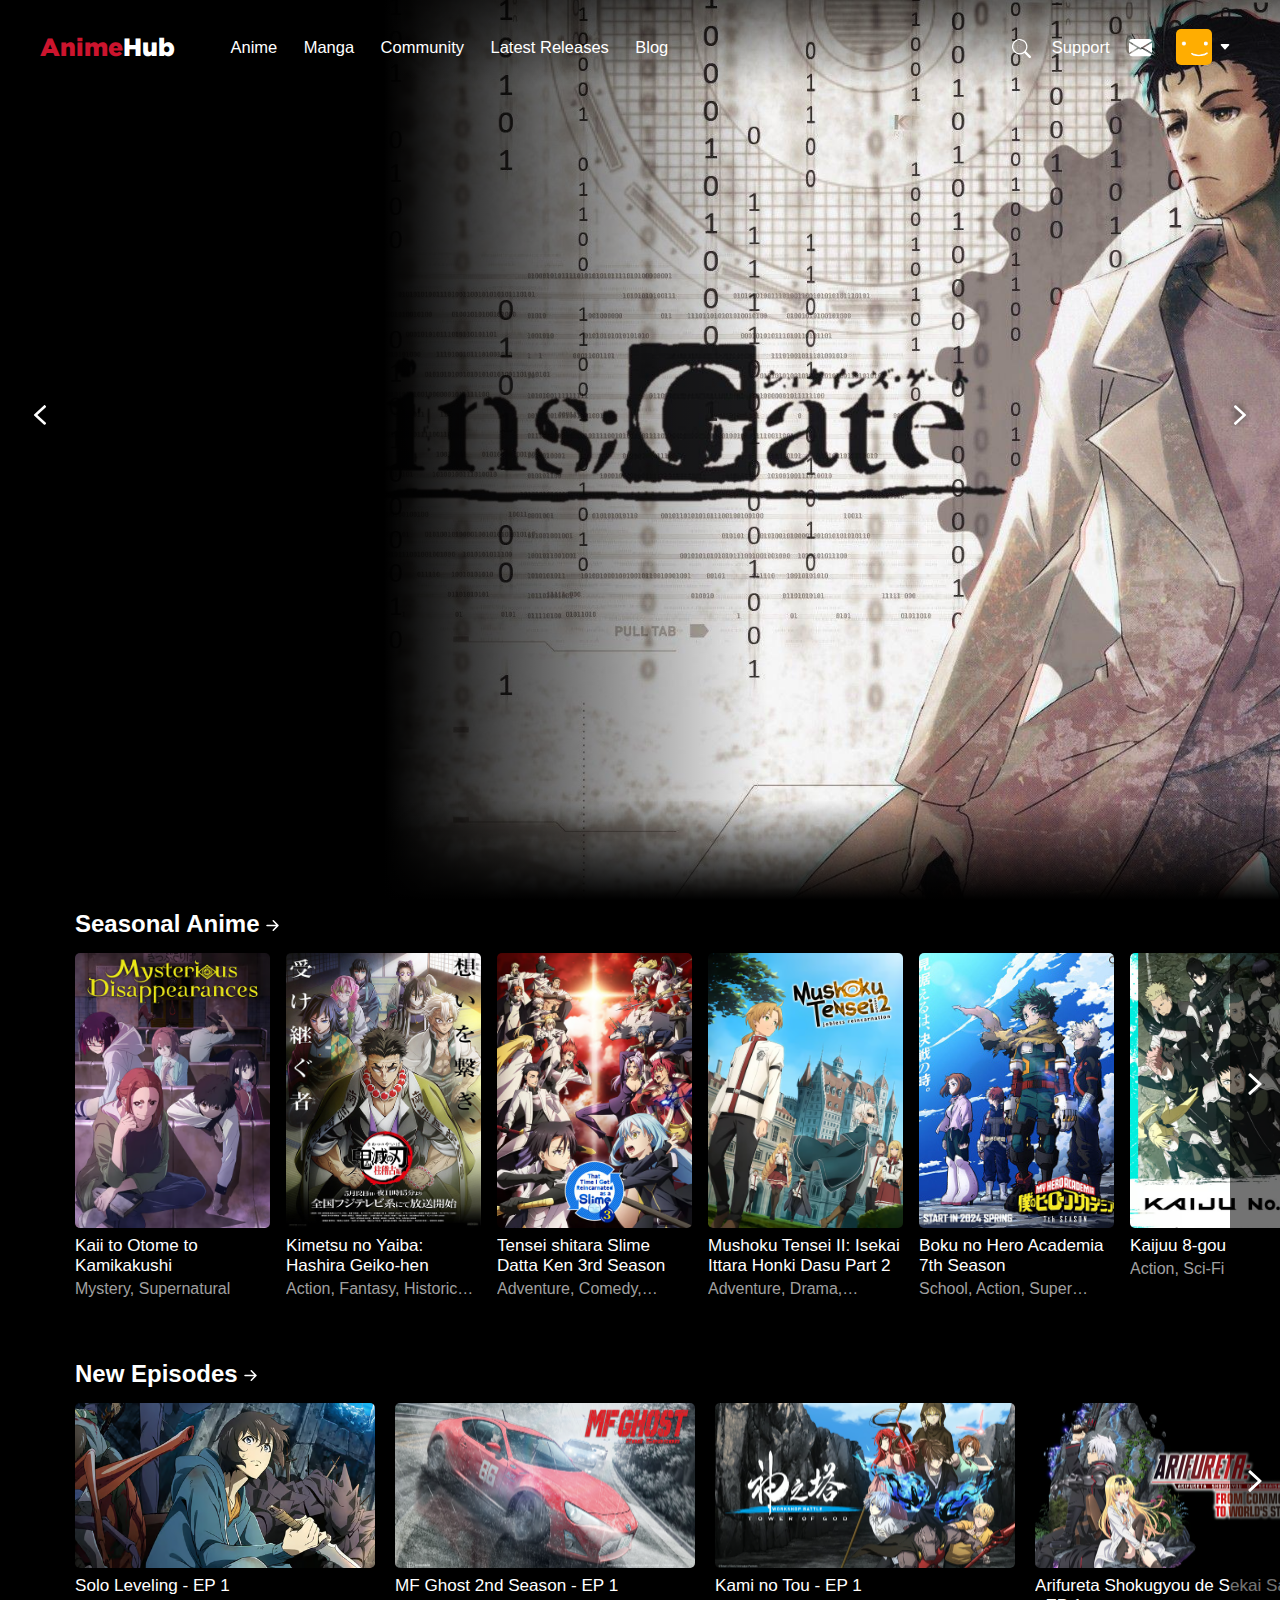
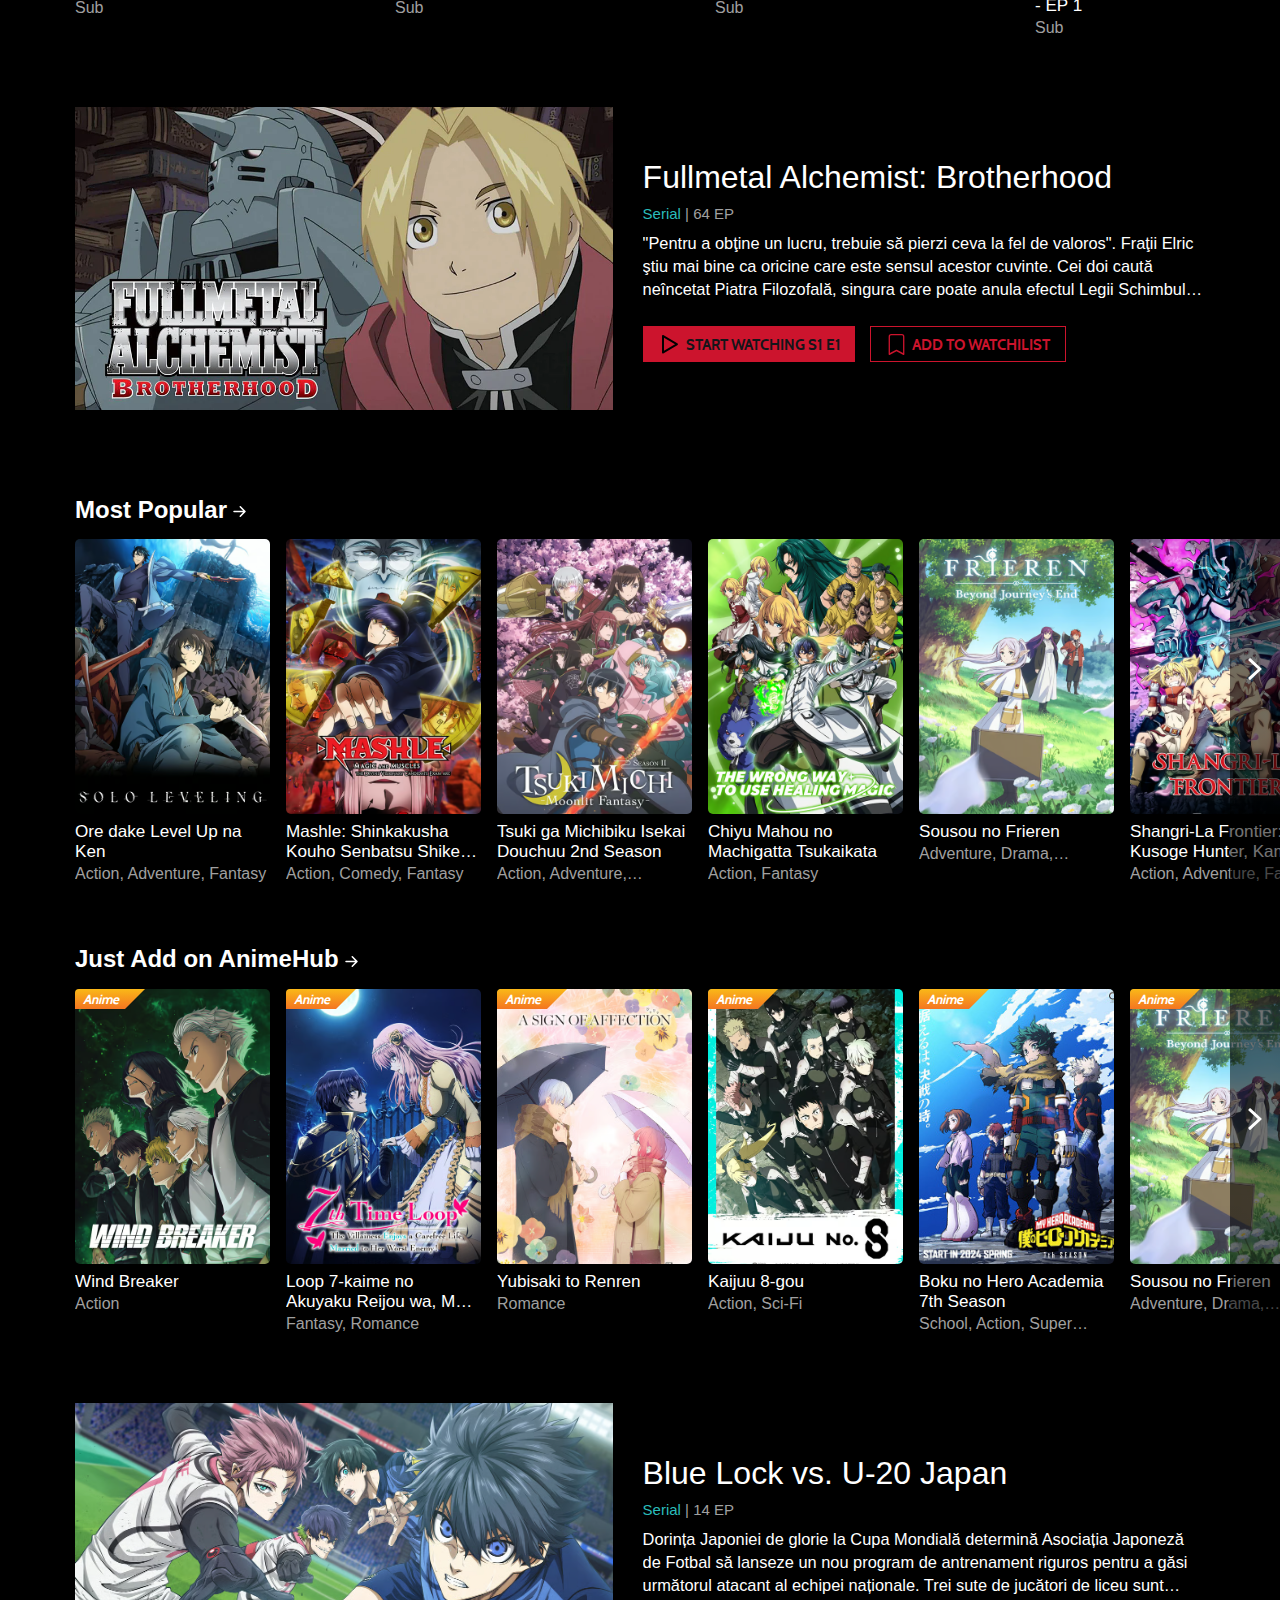
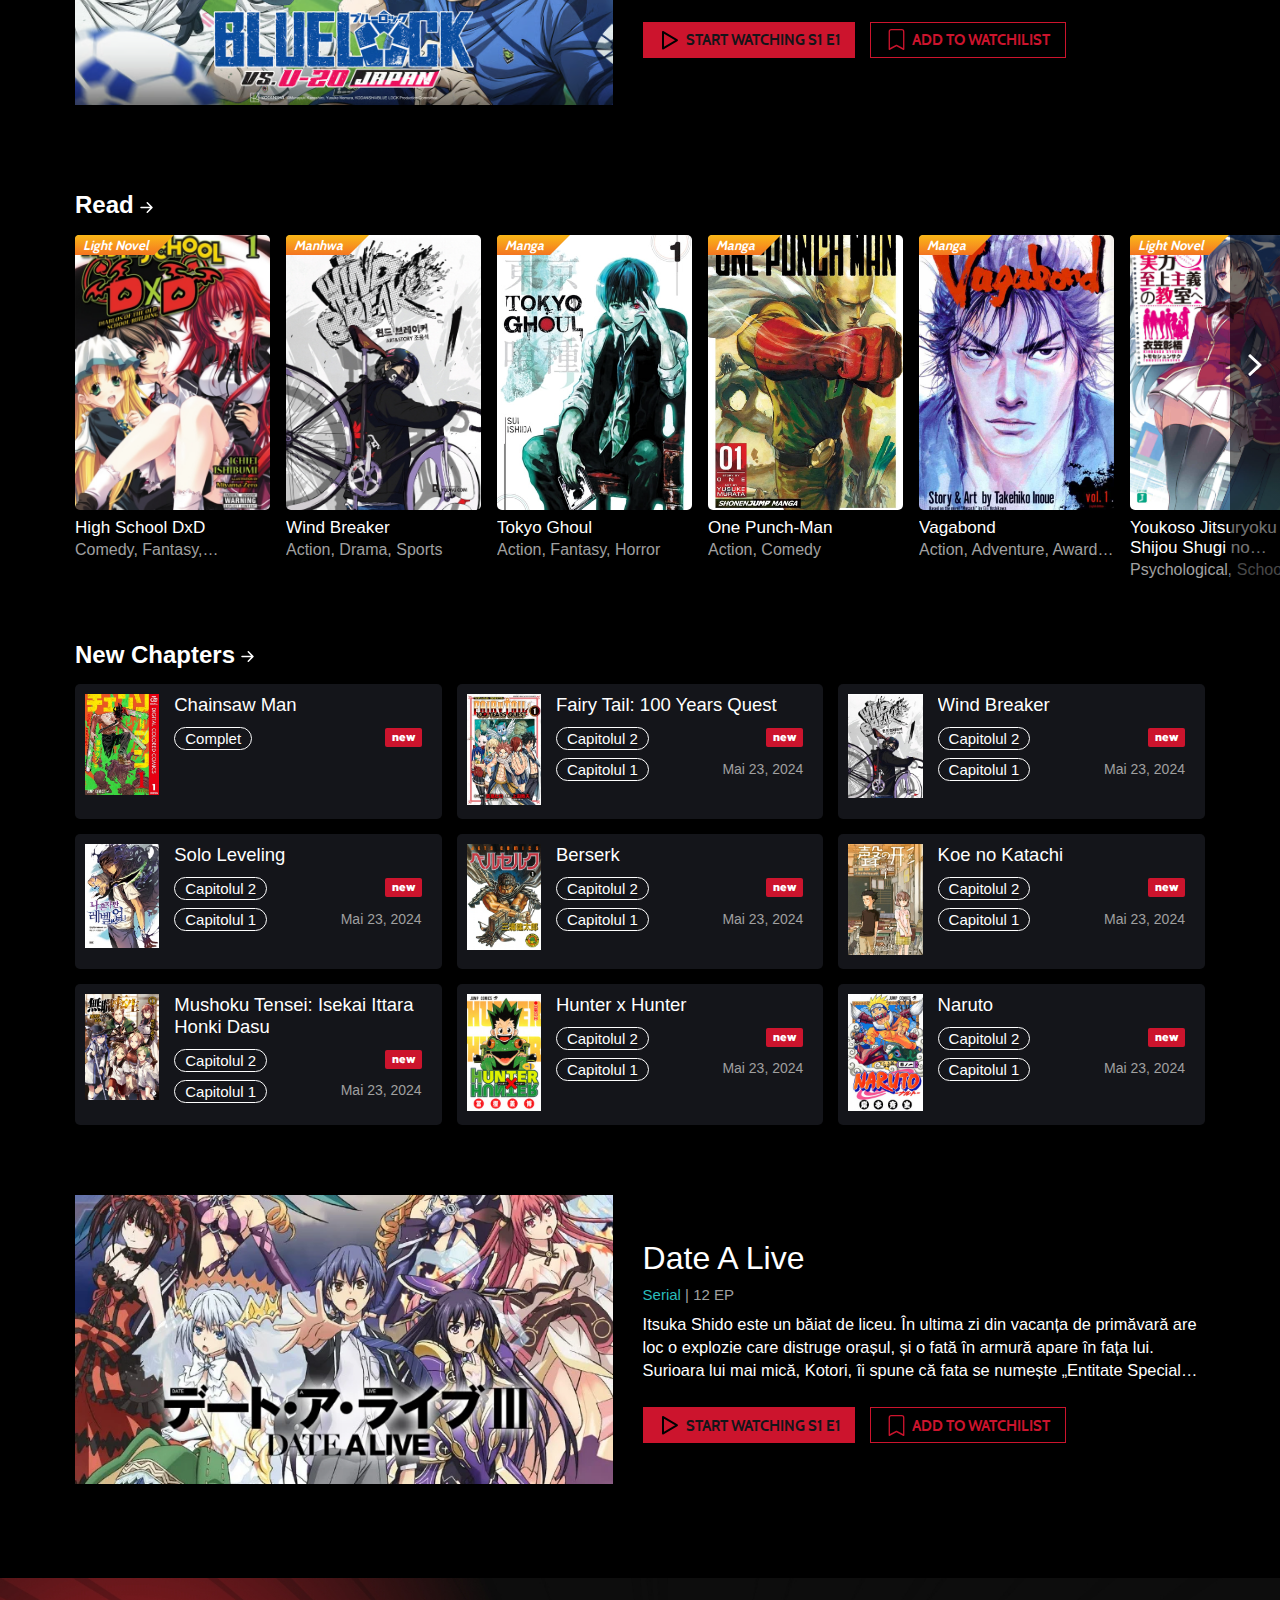
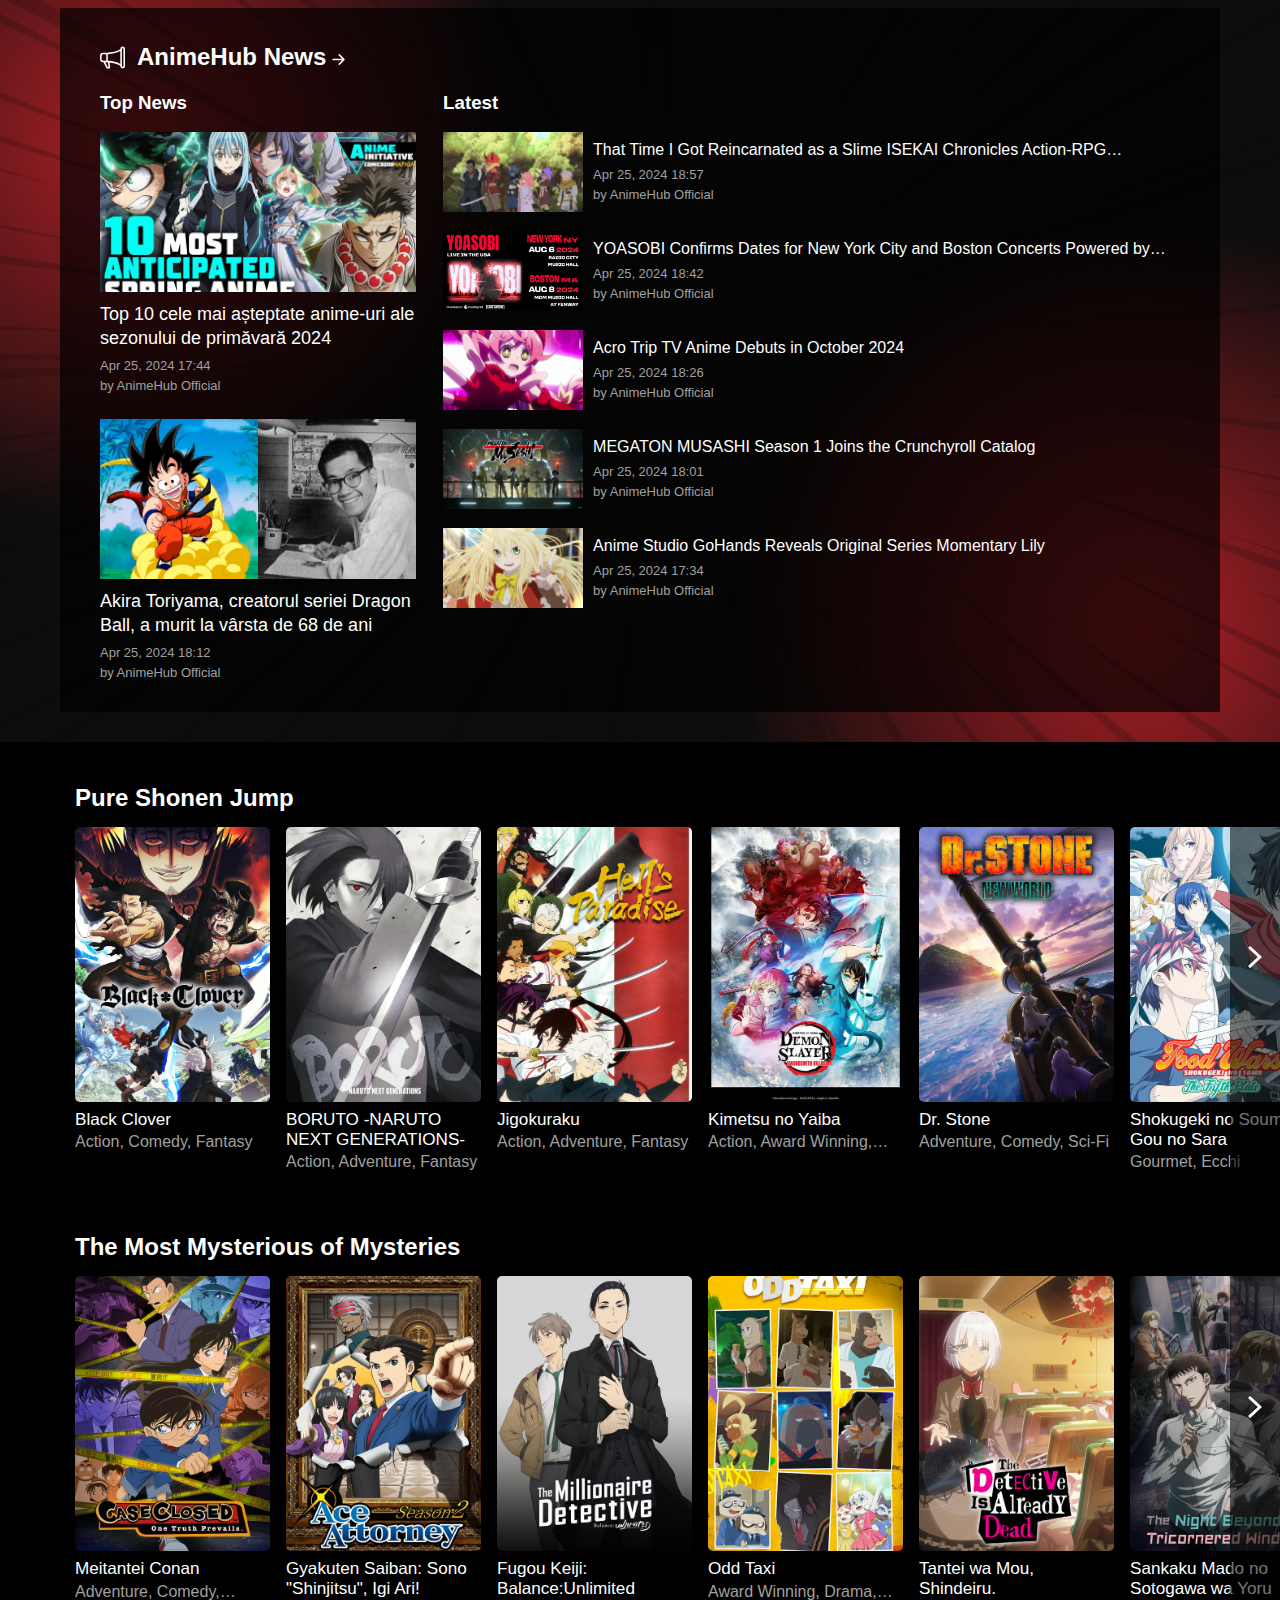
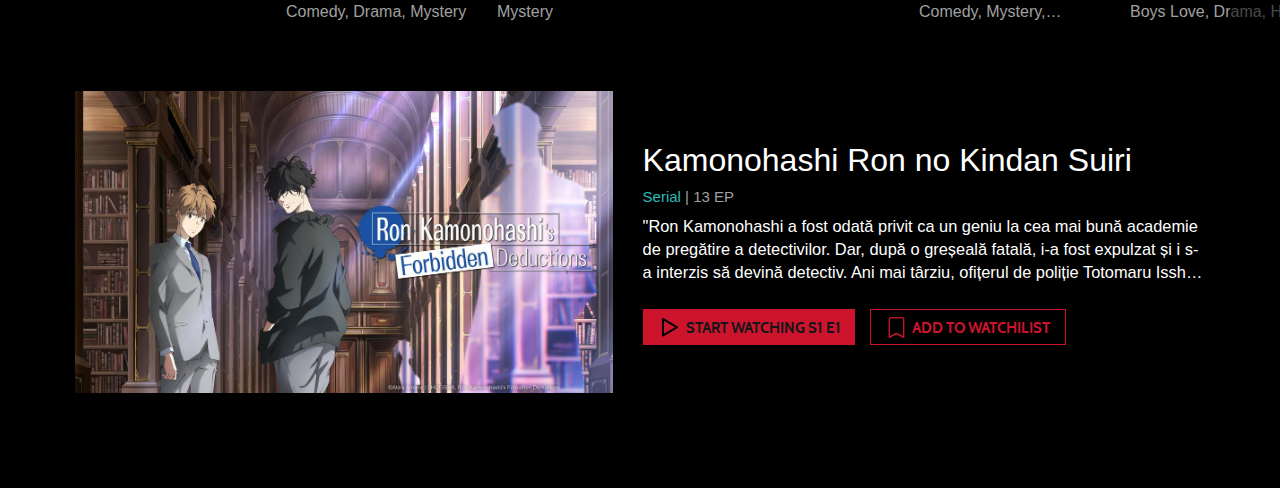
==== commit f21ad0ca: "s" ====
--- a/index.html
+++ b/index.html
@@ -77,7 +77,7 @@
                                     <path d="M0 4a2 2 0 0 1 2-2h12a2 2 0 0 1 2 2v8a2 2 0 0 1-2 2H2a2 2 0 0 1-2-2zm2-1a1 1 0 0 0-1 1v1h14V4a1 1 0 0 0-1-1zm13 4H1v5a1 1 0 0 0 1 1h12a1 1 0 0 0 1-1z"/>
                                     <path d="M2 10a1 1 0 0 1 1-1h1a1 1 0 0 1 1 1v1a1 1 0 0 1-1 1H3a1 1 0 0 1-1-1z"/></svg>
                                     <span>Premium</span></li></a>
-                                <li><button id="sing-out">Sing out</button></li>
+                                <li><button id="sing-out">Sign out</button></li>
                             </ul>
                         </div>
                     </li>
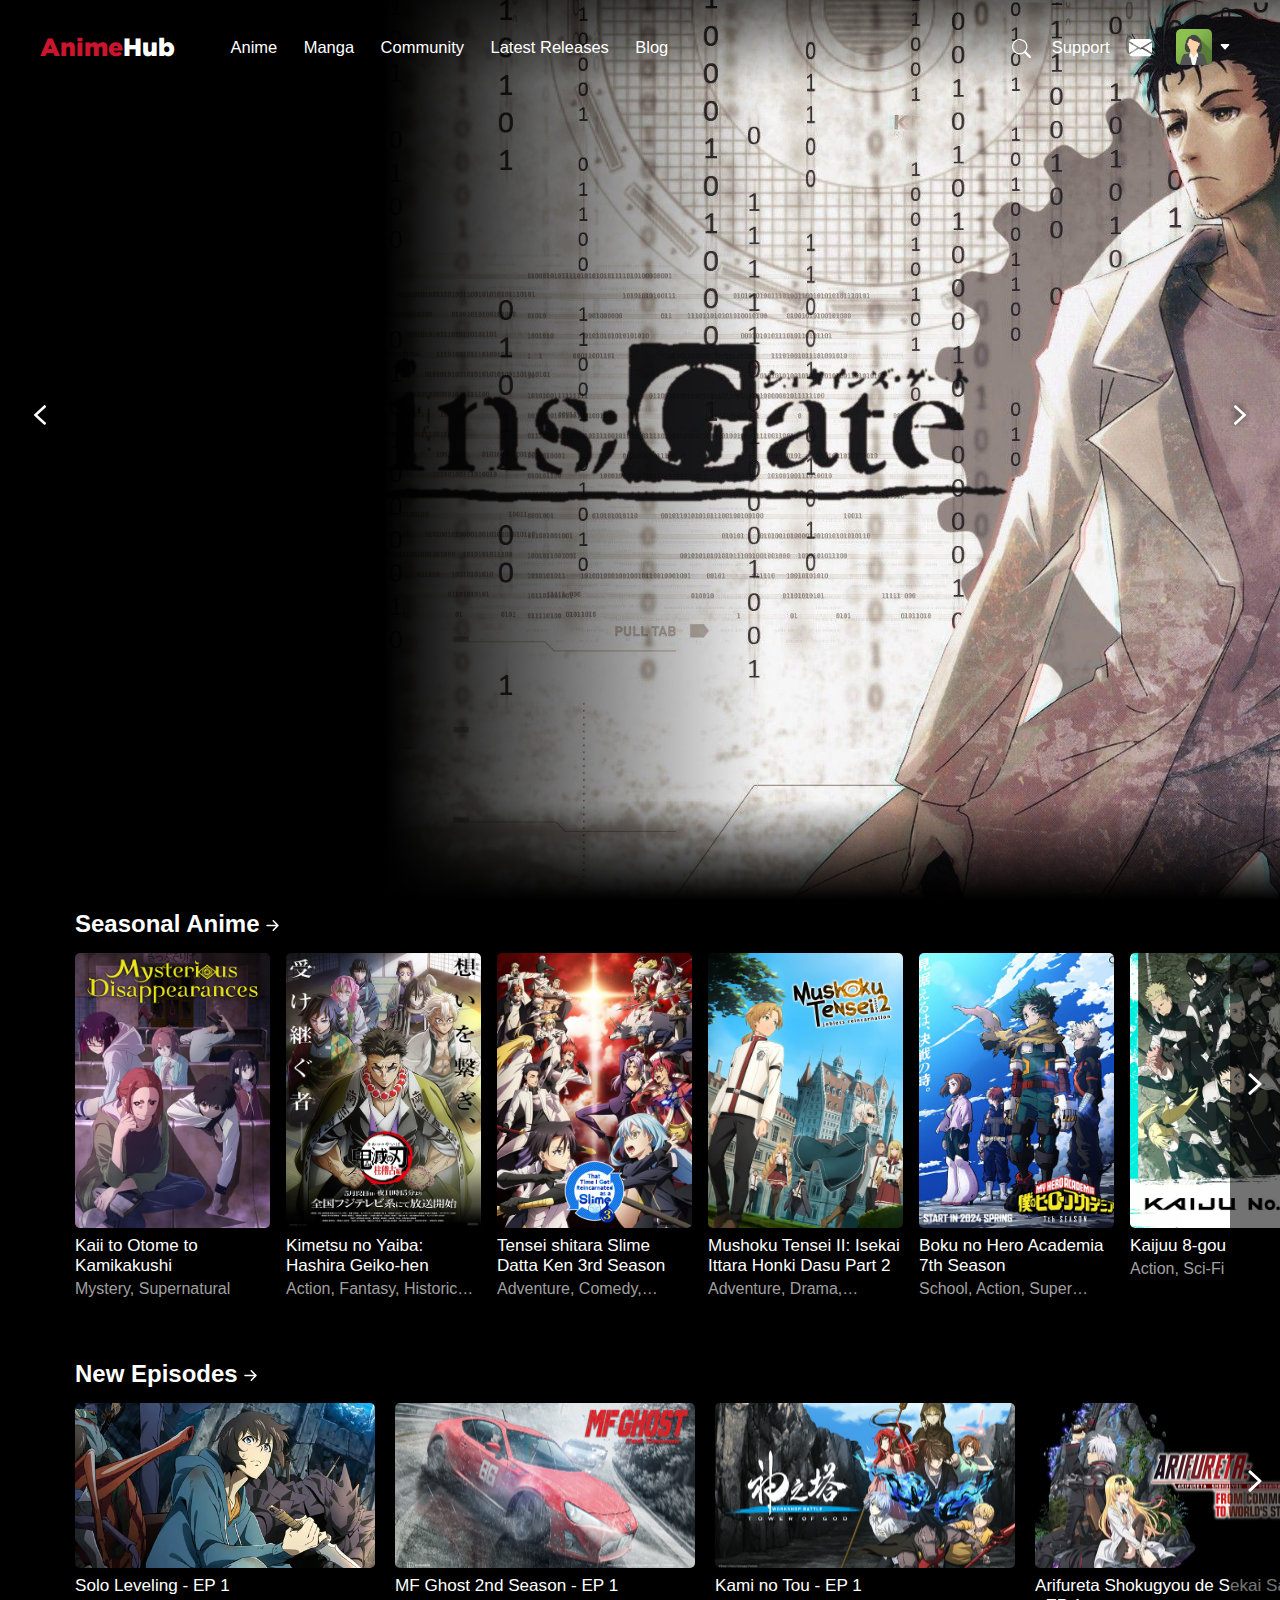
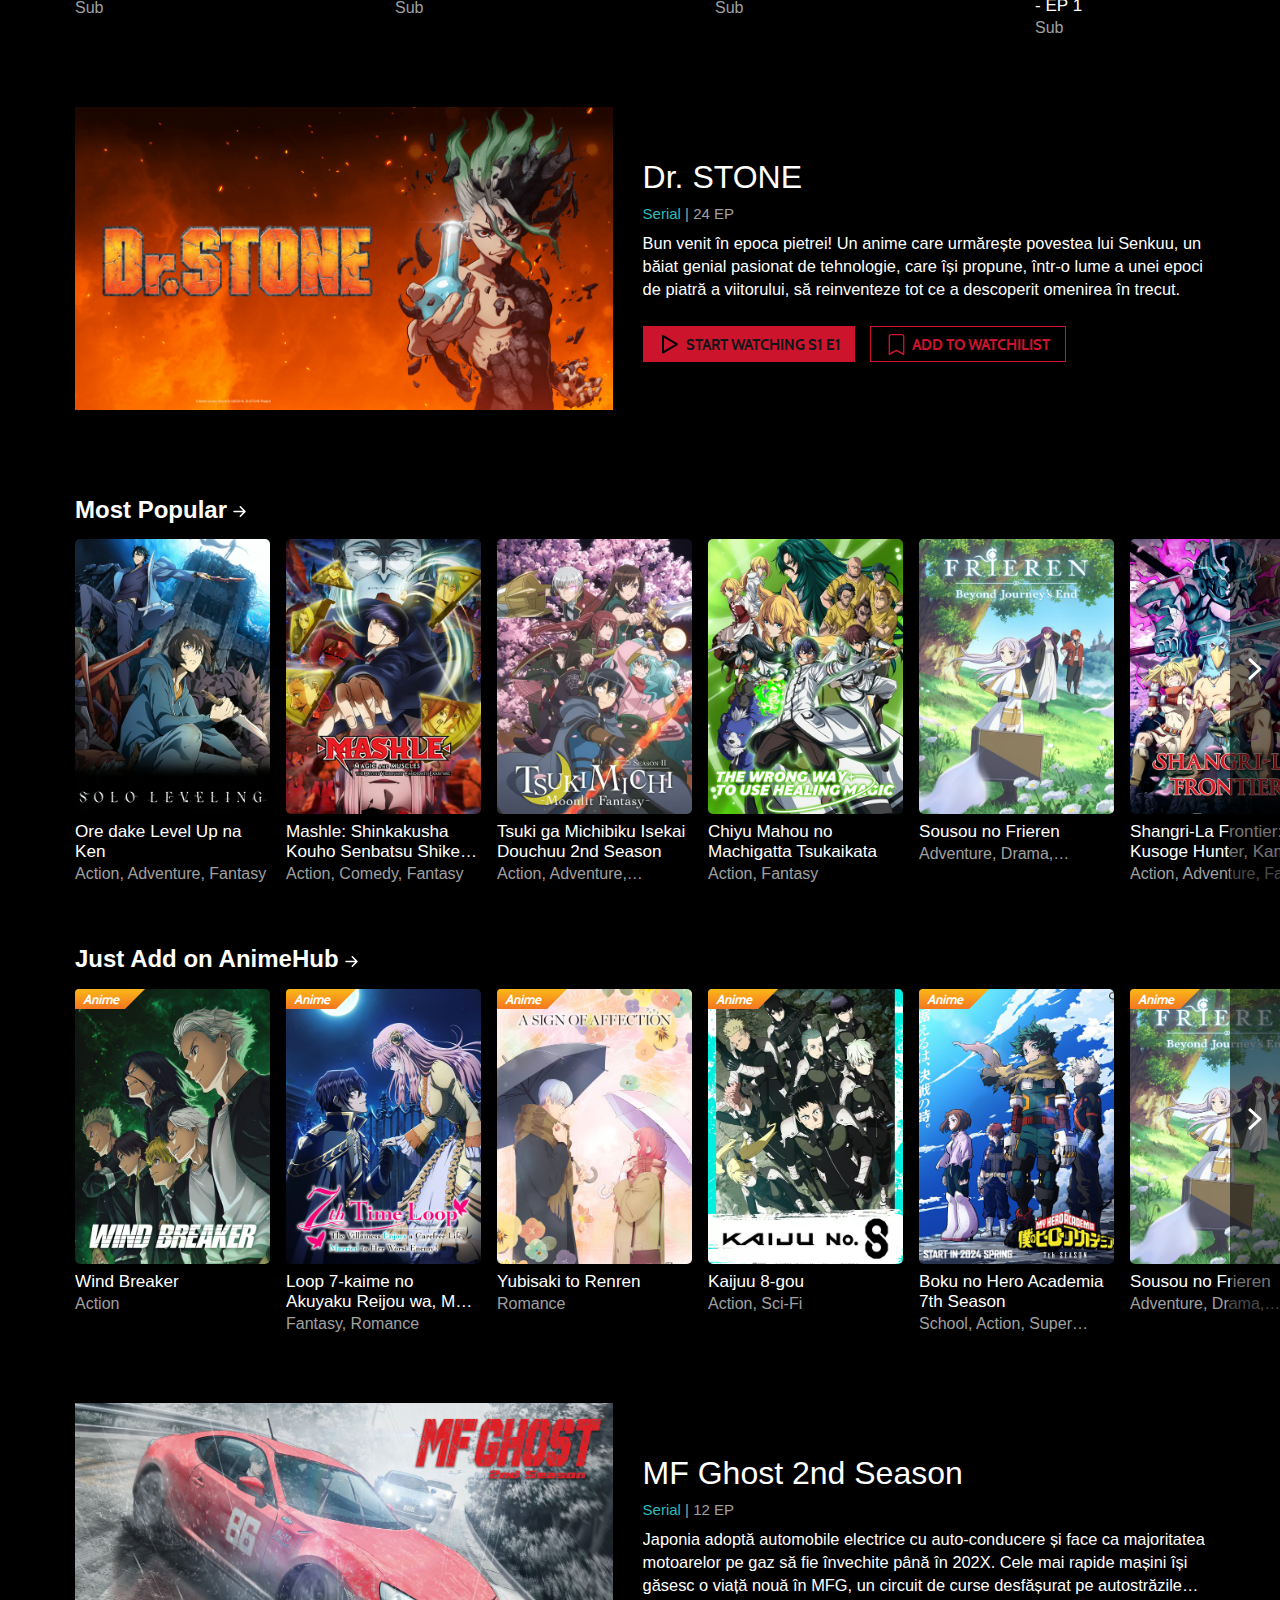
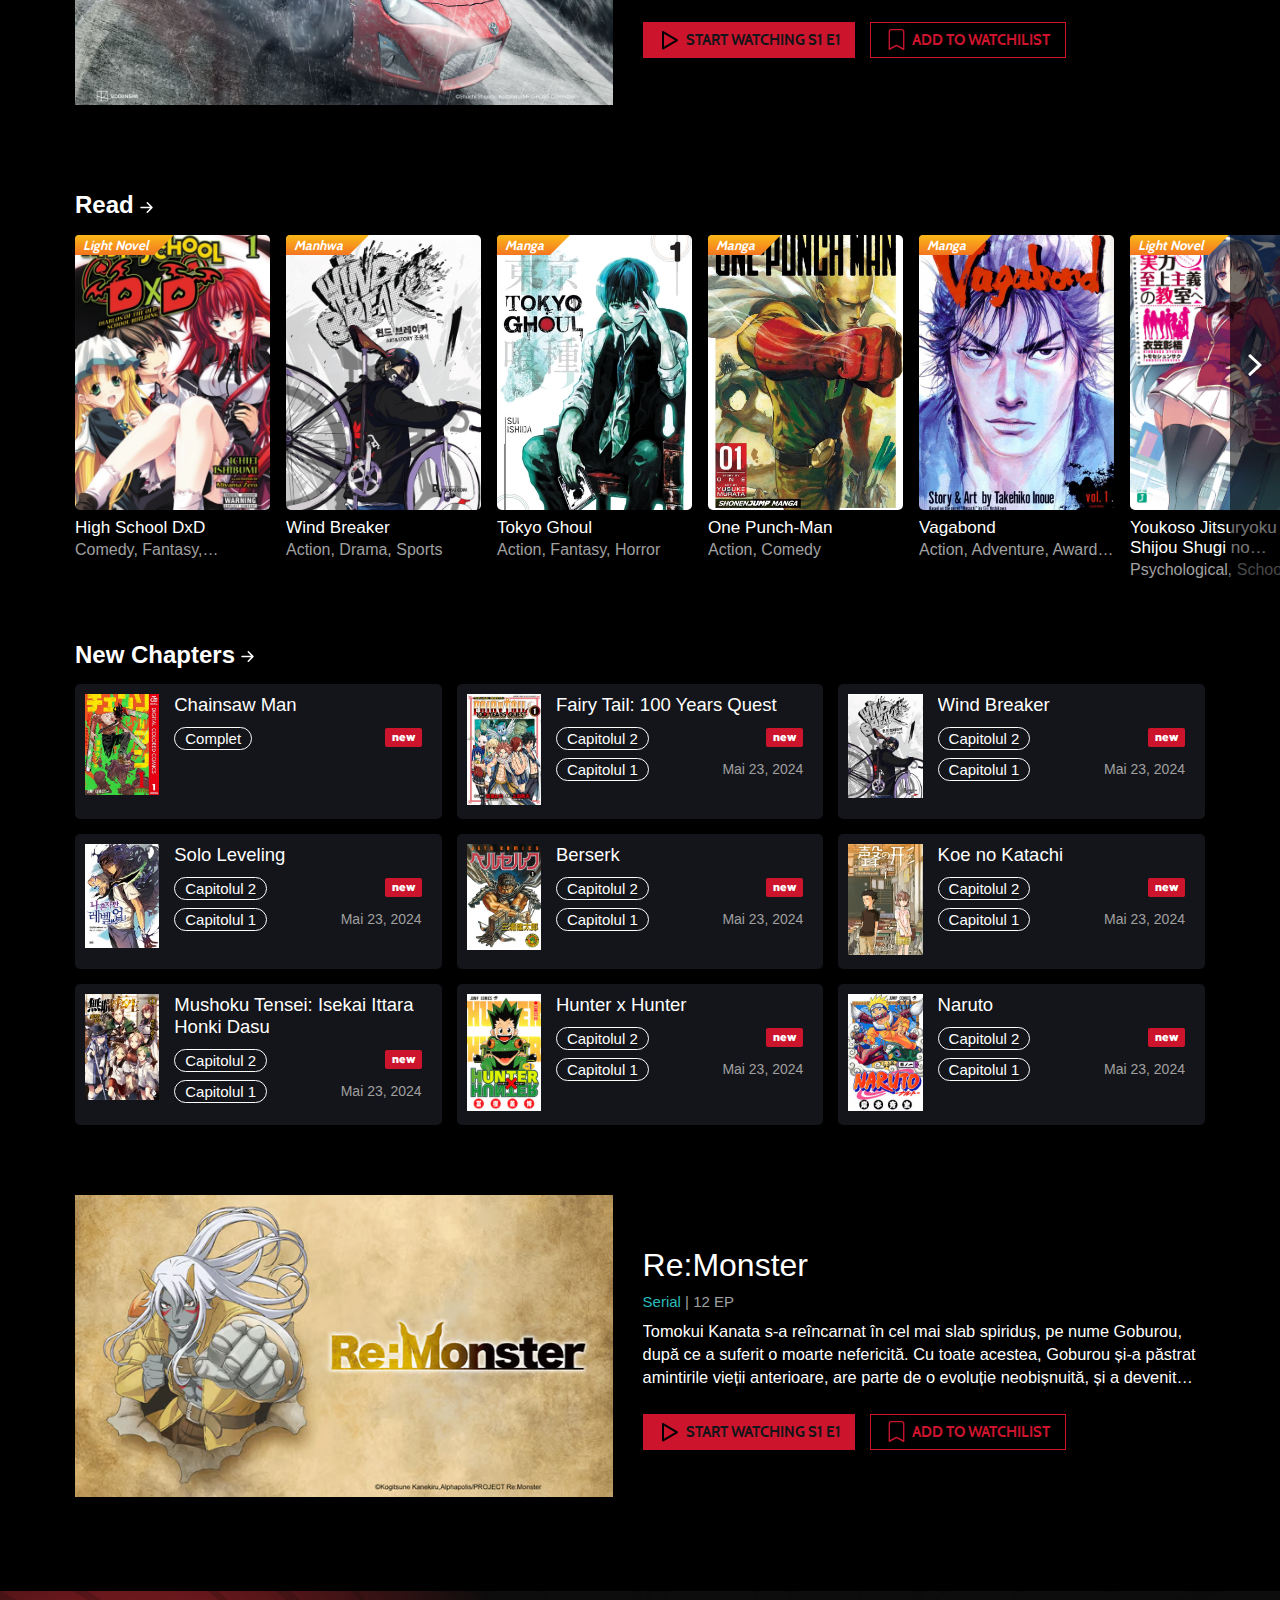
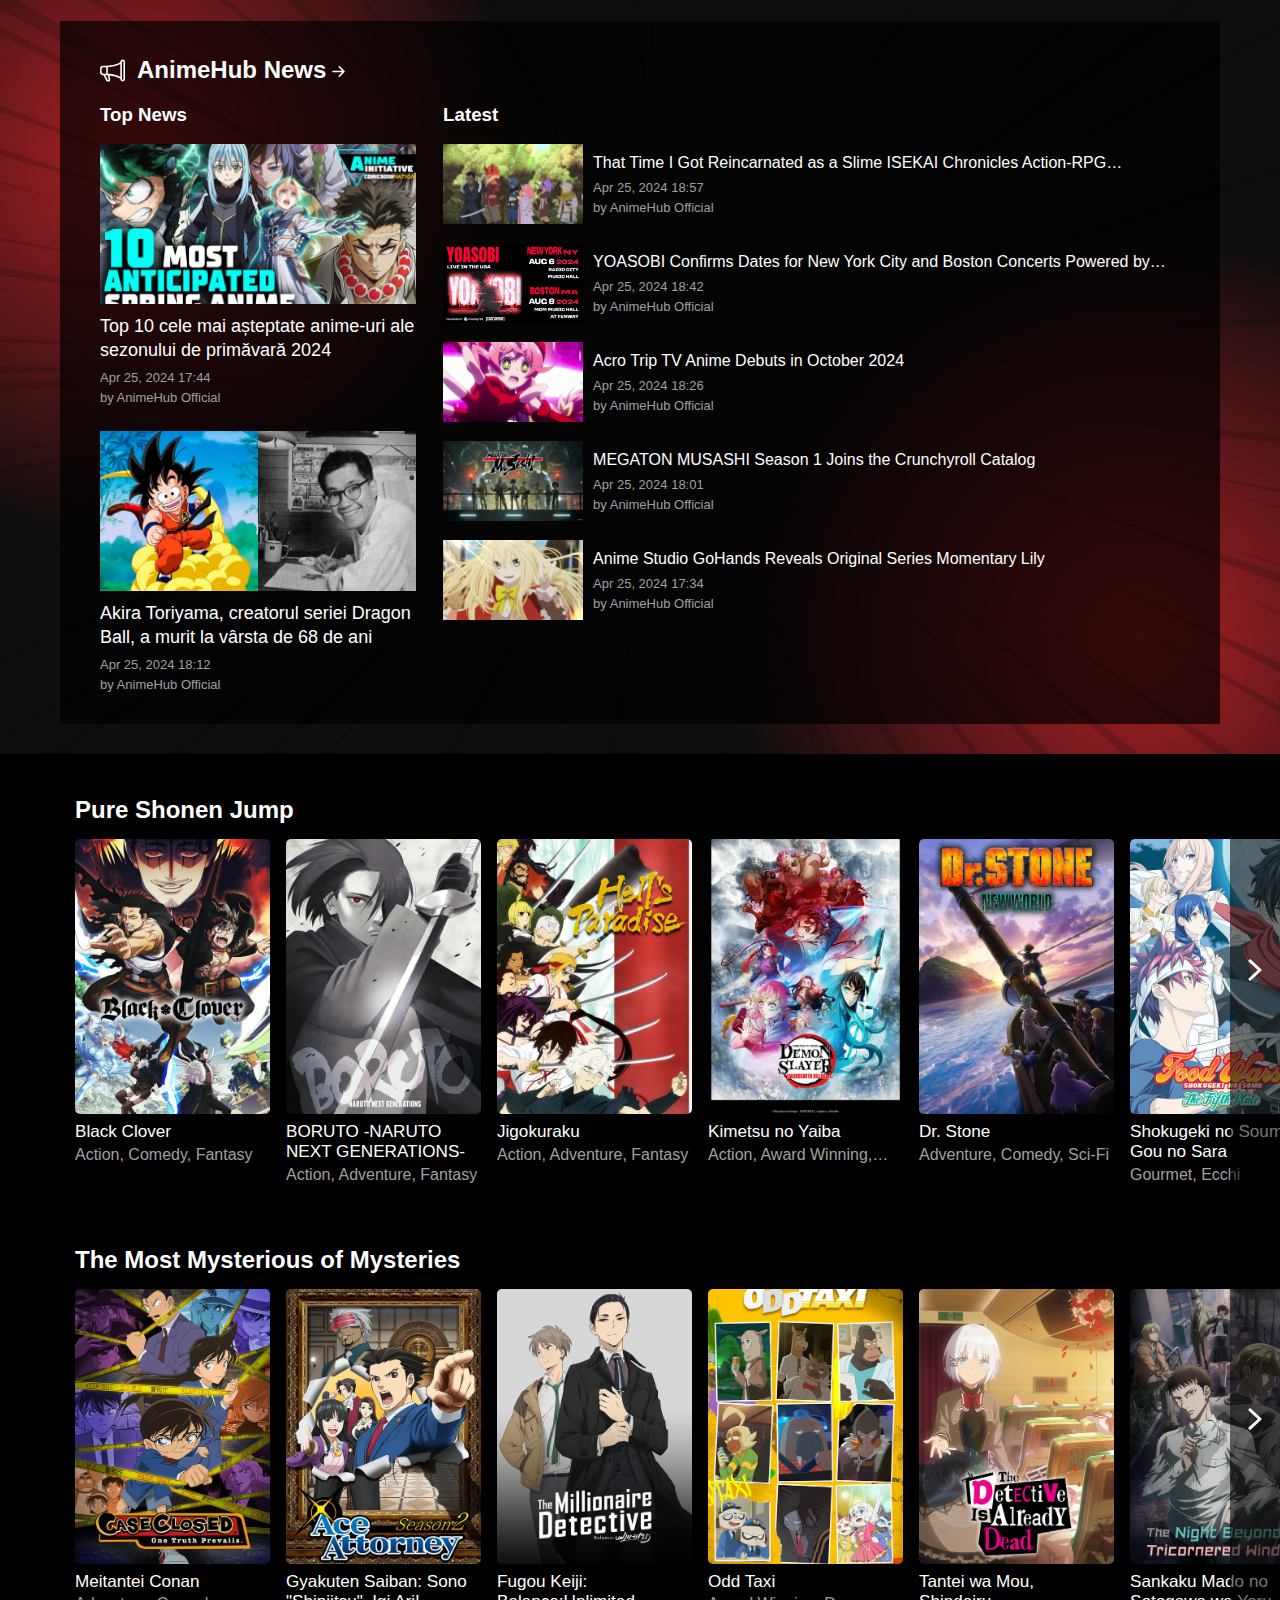
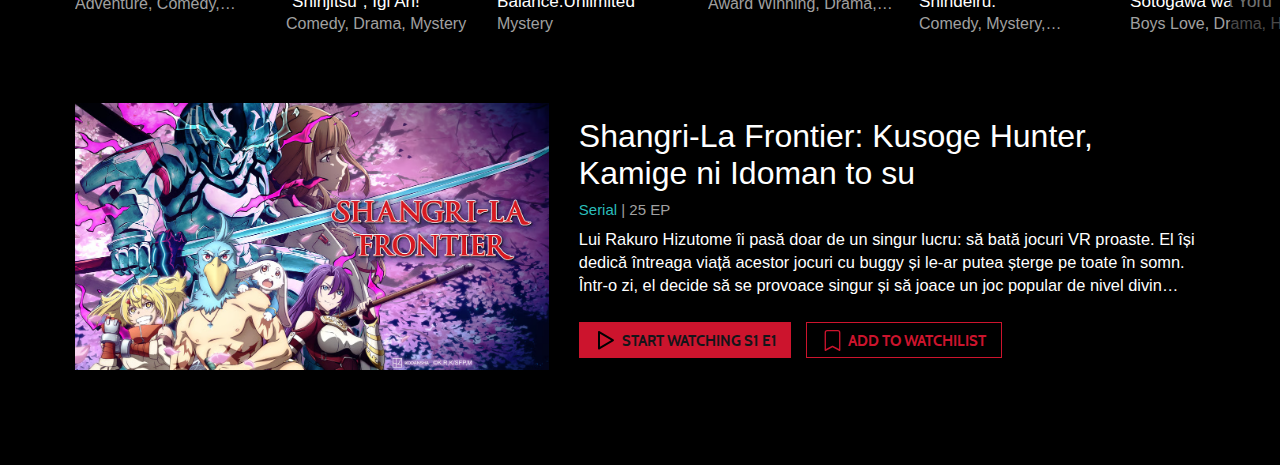
==== commit 4f4b58cc: "s" ====
--- a/index.html
+++ b/index.html
@@ -2,10 +2,10 @@
 <html lang="en">
 <head>
     <meta charset="UTF-8">
-    <link rel="shortcut icon" href="../resources/Logo-site.png">
+    <link rel="shortcut icon" href="./resources/Logo-site.png">
     <meta name="viewport" content="width=device-width, initial-scale=1.0">
     <title>AnimeHub</title>
-    <link rel="stylesheet" href="/Anime-Home-Page/styles.css">
+    <link rel="stylesheet" href="./Anime-Home-Page/styles.css">
 </head>
 <body>
     <div class="massage">Se lucreaza!</div>
@@ -110,11 +110,11 @@
             <!-- list Items -->
             <div class="list">
                 <div class="item">
-                    <img class="bg-banner-largescreen" src="../resources/cyberpunk.jpg" alt="cyberpunk.jpg">
-                    <img class="bg-banner-mobile" src="../resources/cyberpunk-bgmobile.jpg" alt="cyberpunk.jpg">
+                    <img class="bg-banner-largescreen" src="./resources/cyberpunk.jpg" alt="cyberpunk.jpg">
+                    <img class="bg-banner-mobile" src="./resources/cyberpunk-bgmobile.jpg" alt="cyberpunk.jpg">
                     <div class="content">
                         <a href="">
-                        <img class="lg-name" src="../resources/Cyberpunk_Edgerunners_logo.png" alt="Cyberpunk: Edgerunners"></a>
+                        <img class="lg-name" src="./resources/Cyberpunk_Edgerunners_logo.png" alt="Cyberpunk: Edgerunners"></a>
                         <div class="dt1 dt-animation">
                             <ul>
                                 <li class="type">serial</li>
@@ -137,11 +137,11 @@
                     </div>
                 </div>
                 <div class="item">
-                    <img class="bg-banner-largescreen" src="../resources/AOT-BANNER.jpg" alt="Attack on Titan">
-                    <img class="bg-banner-mobile" src="../resources/aot-mobile2.jpg" alt="Attack on Titan">
+                    <img class="bg-banner-largescreen" src="./resources/AOT-BANNER.jpg" alt="Attack on Titan">
+                    <img class="bg-banner-mobile" src="./resources/aot-mobile2.jpg" alt="Attack on Titan">
                     <div class="content">
                         <a href="">
-                        <img class="lg-name" src="../resources/AOT-logo.png" alt="AOT"></a>
+                        <img class="lg-name" src="./resources/AOT-logo.png" alt="AOT"></a>
                         <div class="dt1 dt-animation">
                             <ul>
                                 <li class="type">serial</li>
@@ -170,11 +170,11 @@
                     </div>
                 </div>
                 <div class="item">
-                    <img class="bg-banner-largescreen" src="../resources/Your Name. bg.jpg" alt="Your Name.">
-                    <img class="bg-banner-mobile" src="../resources/Your Name. bg-mobile.jpg" alt="Your Name.">
+                    <img class="bg-banner-largescreen" src="./resources/Your Name. bg.jpg" alt="Your Name.">
+                    <img class="bg-banner-mobile" src="./resources/Your Name. bg-mobile.jpg" alt="Your Name.">
                     <div class="content">
                         <a href="">
-                        <img class="lg-name" src="../resources/your name.logo.png" alt="Your Name."></a>
+                        <img class="lg-name" src="./resources/your name.logo.png" alt="Your Name."></a>
                         <div class="dt1 dt-animation">
                             <ul>
                                 <li class="type">movie</li>
@@ -201,11 +201,11 @@
                     </div>
                 </div>
                 <div class="item">
-                    <img class="bg-banner-largescreen" src="../resources/Steins;Gate-bg-pc.jpg" alt="Steins;Gate">
-                    <img class="bg-banner-mobile" src="../resources/Steins;Gate-bg-mobile.jpg" alt="Steins;Gate">
+                    <img class="bg-banner-largescreen" src="./resources/Steins;Gate-bg-pc.jpg" alt="Steins;Gate">
+                    <img class="bg-banner-mobile" src="./resources/Steins;Gate-bg-mobile.jpg" alt="Steins;Gate">
                     <div class="content">
                         <a href="">
-                        <img class="lg-name" src="../resources/Steins;Gate.png" alt="Steins;Gate"></a>
+                        <img class="lg-name" src="./resources/Steins;Gate.png" alt="Steins;Gate"></a>
                         <div class="dt1 dt-animation">
                             <ul>
                                 <li class="type">serial</li>
@@ -232,11 +232,11 @@
                     </div>
                 </div>
                 <div class="item">
-                    <img class="bg-banner-largescreen" src="../resources/Demon Slayer-bgpc.jpg" alt="Demon Slayer">
-                    <img class="bg-banner-mobile" src="../resources/Demon Slayer-bg-mobile.jpg" alt="Demon Slayer">
+                    <img class="bg-banner-largescreen" src="./resources/Demon Slayer-bgpc.jpg" alt="Demon Slayer">
+                    <img class="bg-banner-mobile" src="./resources/Demon Slayer-bg-mobile.jpg" alt="Demon Slayer">
                     <div class="content">
                         <a href="">
-                        <img class="lg-name" src="../resources/Demon Slayer-Logo.png" alt="Demon Slayer"></a>
+                        <img class="lg-name" src="./resources/Demon Slayer-Logo.png" alt="Demon Slayer"></a>
                         <div class="dt1 dt-animation">
                             <ul>
                                 <li class="type">serial</li>
@@ -263,11 +263,11 @@
                     </div>
                 </div>
                 <div class="item">
-                    <img class="bg-banner-largescreen" src="../resources/Kaguya-sama Love is War-bg-pc.jpg" alt="Kaguya-sama Love is War">
-                    <img class="bg-banner-mobile" src="../resources/Kaguya-sama Love is War-bg-mobile.jpg" alt="Kaguya-sama Love is War">
+                    <img class="bg-banner-largescreen" src="./resources/Kaguya-sama Love is War-bg-pc.jpg" alt="Kaguya-sama Love is War">
+                    <img class="bg-banner-mobile" src="./resources/Kaguya-sama Love is War-bg-mobile.jpg" alt="Kaguya-sama Love is War">
                     <div class="content">
                         <a href="">
-                        <img class="lg-name" src="../resources/Kaguya-sama Love is War-logo.png" alt="Kaguya-sama Love is War"></a>
+                        <img class="lg-name" src="./resources/Kaguya-sama Love is War-logo.png" alt="Kaguya-sama Love is War"></a>
                         <div class="dt1 dt-animation">
                             <ul>
                                 <li class="type">serial</li>
@@ -294,11 +294,11 @@
                     </div>
                 </div>
                 <div class="item">
-                    <img class="bg-banner-largescreen" src="../resources/Weathering With You-bgpc.jpg" alt="Weathering With You">
-                    <img class="bg-banner-mobile" src="../resources/Weathering With You-bg-mobile.jpg" alt="Weathering With You">
+                    <img class="bg-banner-largescreen" src="./resources/Weathering With You-bgpc.jpg" alt="Weathering With You">
+                    <img class="bg-banner-mobile" src="./resources/Weathering With You-bg-mobile.jpg" alt="Weathering With You">
                     <div class="content">
                         <a href="">
-                            <img class="lg-name" src="../resources/Weathering With You-lg.png" alt="Weathering With You"></a>
+                            <img class="lg-name" src="./resources/Weathering With You-lg.png" alt="Weathering With You"></a>
                         <div class="dt1 dt-animation">
                             <ul>
                                 <li class="type">movie</li>
@@ -344,7 +344,7 @@
             <div class="articles-wrp">
                 <a href=""><article class="article">
                     <div class="cover-article">
-                        <img src="../resources/Kaii to Otome to Kamikakushi.jpe" alt="Kaii to Otome to Kamikakushi">
+                        <img src="./resources/Kaii to Otome to Kamikakushi.jpe" alt="Kaii to Otome to Kamikakushi">
                     </div>
                     <div class="title-article">
                         <p class="title-serie-jp">Kaii to Otome to Kamikakushi</p>
@@ -354,7 +354,7 @@
                 </article></a>
                 <a href=""><article class="article">
                     <div class="cover-article">
-                        <img src="../resources/Kimetsu no Yaiba Hashira Geiko-hen.jpg" alt="Kimetsu no Yaiba: Hashira Geiko-hen">
+                        <img src="./resources/Kimetsu no Yaiba Hashira Geiko-hen.jpg" alt="Kimetsu no Yaiba: Hashira Geiko-hen">
                     </div>
                     <div class="title-article">
                         <p class="title-serie-jp">Kimetsu no Yaiba: Hashira Geiko-hen</p>
@@ -364,7 +364,7 @@
                 </article></a>
                 <a href=""><article class="article">
                     <div class="cover-article">
-                        <img src="../resources/Tensei shitara Slime Datta Ken 3rd Season.jpe" alt="Tensei shitara Slime Datta Ken 3rd Season">
+                        <img src="./resources/Tensei shitara Slime Datta Ken 3rd Season.jpe" alt="Tensei shitara Slime Datta Ken 3rd Season">
                     </div>
                     <div class="title-article">
                         <p class="title-serie-jp">Tensei shitara Slime Datta Ken 3rd Season</p>
@@ -374,7 +374,7 @@
                 </article></a>
                 <a href=""><article class="article">
                     <div class="cover-article">
-                        <img src="../resources/Mushoku Tensei II Isekai Ittara Honki Dasu Part 2.jpe" alt="Mushoku Tensei II: Isekai Ittara Honki Dasu Part 2">
+                        <img src="./resources/Mushoku Tensei II Isekai Ittara Honki Dasu Part 2.jpe" alt="Mushoku Tensei II: Isekai Ittara Honki Dasu Part 2">
                     </div>
                     <div class="title-article">
                         <p class="title-serie-jp">Mushoku Tensei II: Isekai Ittara Honki Dasu Part 2</p>
@@ -384,7 +384,7 @@
                 </article></a>
                 <a href=""><article class="article">
                     <div class="cover-article">
-                        <img src="../resources/Boku no Hero Academia 7th Season.jpg" alt="Boku no Hero Academia 7th Season">
+                        <img src="./resources/Boku no Hero Academia 7th Season.jpg" alt="Boku no Hero Academia 7th Season">
                     </div>
                     <div class="title-article">
                         <p class="title-serie-jp">Boku no Hero Academia 7th Season</p>
@@ -394,7 +394,7 @@
                 </article></a>
                 <a href=""><article class="article">
                     <div class="cover-article">
-                        <img src="../resources/Kaijuu 8-gou.jpe" alt="Kaijuu 8-gou">
+                        <img src="./resources/Kaijuu 8-gou.jpe" alt="Kaijuu 8-gou">
                     </div>
                     <div class="title-article">
                         <p class="title-serie-jp">Kaijuu 8-gou</p>
@@ -404,7 +404,7 @@
                 </article></a>
                 <a href=""><article class="article">
                     <div class="cover-article">
-                        <img src="../resources/Ookami to Koushinryou Merchant Meets the Wise Wolf.jpe" alt="Ookami to Koushinryou: Merchant Meets the Wise Wolf">
+                        <img src="./resources/Ookami to Koushinryou Merchant Meets the Wise Wolf.jpe" alt="Ookami to Koushinryou: Merchant Meets the Wise Wolf">
                     </div>
                     <div class="title-article">
                         <p class="title-serie-jp">Ookami to Koushinryou: Merchant Meets the Wise Wolf</p>
@@ -414,7 +414,7 @@
                 </article></a>
                 <a href=""><article class="article">
                     <div class="cover-article">
-                        <img src="../resources/Maou Gakuin no Futekigousha II Shijou Saikyou no Maou no Shiso, Tensei shite Shison-tachi no Gakkou e Kayou Part 2.jpe" alt="Maou Gakuin no Futekigousha II: Shijou Saikyou no Maou no Shiso, Tensei shite Shison-tachi no Gakkou e Kayou Part 2">
+                        <img src="./resources/Maou Gakuin no Futekigousha II Shijou Saikyou no Maou no Shiso, Tensei shite Shison-tachi no Gakkou e Kayou Part 2.jpe" alt="Maou Gakuin no Futekigousha II: Shijou Saikyou no Maou no Shiso, Tensei shite Shison-tachi no Gakkou e Kayou Part 2">
                     </div>
                     <div class="title-article">
                         <p class="title-serie-jp">Maou Gakuin no Futekigousha II: Shijou Saikyou no Maou no Shiso, Tensei shite Shison-tachi no Gakkou e Kayou Part 2</p>
@@ -424,7 +424,7 @@
                 </article></a>
                 <a href=""><article class="article">
                     <div class="cover-article">
-                        <img src="../resources/Wind Breaker.jpe" alt="Wind Breaker">
+                        <img src="./resources/Wind Breaker.jpe" alt="Wind Breaker">
                     </div>
                     <div class="title-article">
                         <p class="title-serie-jp">Wind Breaker</p>
@@ -434,7 +434,7 @@
                 </article></a>
                 <a href=""><article class="article">
                     <div class="cover-article">
-                        <img src="../resources/Mahouka Koukou no Rettousei 3rd Season.jpe" alt="Mahouka Koukou no Rettousei 3rd Season">
+                        <img src="./resources/Mahouka Koukou no Rettousei 3rd Season.jpe" alt="Mahouka Koukou no Rettousei 3rd Season">
                     </div>
                     <div class="title-article">
                         <p class="title-serie-jp">Mahouka Koukou no Rettousei 3rd Season</p>
@@ -444,7 +444,7 @@
                 </article></a>
                 <a href=""><article class="article">
                     <div class="cover-article">
-                        <img src="../resources/Kono Subarashii Sekai ni Shukufuku wo! 3.jpg" alt="Kono Subarashii Sekai ni Shukufuku wo! 3">
+                        <img src="./resources/Kono Subarashii Sekai ni Shukufuku wo! 3.jpg" alt="Kono Subarashii Sekai ni Shukufuku wo! 3">
                     </div>
                     <div class="title-article">
                         <p class="title-serie-jp">Kono Subarashii Sekai ni Shukufuku wo! 3</p>
@@ -472,7 +472,7 @@
             <div class="articles-episodes-wrp">
                 <a href=""><article class="article-episodes">
                     <div class="cover-article-episode">
-                        <img src="../resources/Solo Leveling.jpe" alt="Solo Leveling">
+                        <img src="./resources/Solo Leveling.jpe" alt="Solo Leveling">
                     </div>
                     <div class="btn-play"><svg xmlns="http://www.w3.org/2000/svg" width="16" height="16" fill="currentColor" class="bi bi-play-circle" viewBox="0 0 16 16">
                         <path d="M8 15A7 7 0 1 1 8 1a7 7 0 0 1 0 14m0 1A8 8 0 1 0 8 0a8 8 0 0 0 0 16"/>
@@ -486,7 +486,7 @@
                 </article></a>
                 <a href=""><article class="article-episodes">
                     <div class="cover-article-episode">
-                        <img src="/resources/b61c2f4e5cc43ac1211b03fcbae03c78.avif" alt="MF Ghost 2nd Season">
+                        <img src="./resources/b61c2f4e5cc43ac1211b03fcbae03c78.avif" alt="MF Ghost 2nd Season">
                     </div>
                     <div class="btn-play"><svg xmlns="http://www.w3.org/2000/svg" width="16" height="16" fill="currentColor" class="bi bi-play-circle" viewBox="0 0 16 16">
                         <path d="M8 15A7 7 0 1 1 8 1a7 7 0 0 1 0 14m0 1A8 8 0 1 0 8 0a8 8 0 0 0 0 16"/>
@@ -655,7 +655,7 @@
             <div class="articles-wrp">
                 <a href=""><article class="article">
                     <div class="cover-article">
-                        <img src="../resources/Solo Leveling.jpe" alt="Solo Leveling">
+                        <img src="./resources/Solo Leveling.jpe" alt="Solo Leveling">
                     </div>
                     <div class="title-article">
                         <p class="title-serie-jp">Ore dake Level Up na Ken</p>
@@ -665,7 +665,7 @@
                 </article></a>
                 <a href=""><article class="article">
                     <div class="cover-article">
-                        <img src="../resources/Mashle Shinkakusha Kouho Senbatsu Shiken-hen.jpe" alt="Mashle: Shinkakusha Kouho Senbatsu Shiken-hen">
+                        <img src="./resources/Mashle Shinkakusha Kouho Senbatsu Shiken-hen.jpe" alt="Mashle: Shinkakusha Kouho Senbatsu Shiken-hen">
                     </div>
                     <div class="title-article">
                         <p class="title-serie-jp">Mashle: Shinkakusha Kouho Senbatsu Shiken-hen</p>
@@ -675,7 +675,7 @@
                 </article></a>
                 <a href=""><article class="article">
                     <div class="cover-article">
-                        <img src="../resources/Tsuki ga Michibiku Isekai Douchuu 2nd Season.jpe" alt="Tsuki ga Michibiku Isekai Douchuu 2nd Season">
+                        <img src="./resources/Tsuki ga Michibiku Isekai Douchuu 2nd Season.jpe" alt="Tsuki ga Michibiku Isekai Douchuu 2nd Season">
                     </div>
                     <div class="title-article">
                         <p class="title-serie-jp">Tsuki ga Michibiku Isekai Douchuu 2nd Season</p>
@@ -685,7 +685,7 @@
                 </article></a>
                 <a href=""><article class="article">
                     <div class="cover-article">
-                        <img src="../resources/Chiyu Mahou no Machigatta Tsukaikata.jpe" alt="Chiyu Mahou no Machigatta Tsukaikata">
+                        <img src="./resources/Chiyu Mahou no Machigatta Tsukaikata.jpe" alt="Chiyu Mahou no Machigatta Tsukaikata">
                     </div>
                     <div class="title-article">
                         <p class="title-serie-jp">Chiyu Mahou no Machigatta Tsukaikata</p>
@@ -695,7 +695,7 @@
                 </article></a>
                 <a href=""><article class="article">
                     <div class="cover-article">
-                        <img src="../resources/Sousou no Frieren.jpe" alt="Sousou no Frieren">
+                        <img src="./resources/Sousou no Frieren.jpe" alt="Sousou no Frieren">
                     </div>
                     <div class="title-article">
                         <p class="title-serie-jp">Sousou no Frieren</p>
@@ -705,7 +705,7 @@
                 </article></a>
                 <a href=""><article class="article">
                     <div class="cover-article">
-                        <img src="../resources/Shangri-La Frontier Kusoge Hunter, Kamige ni Idoman to su.jpe" alt="Shangri-La Frontier: Kusoge Hunter, Kamige ni Idoman to su">
+                        <img src="./resources/Shangri-La Frontier Kusoge Hunter, Kamige ni Idoman to su.jpe" alt="Shangri-La Frontier: Kusoge Hunter, Kamige ni Idoman to su">
                     </div>
                     <div class="title-article">
                         <p class="title-serie-jp">Shangri-La Frontier: Kusoge Hunter, Kamige ni Idoman to su</p>
@@ -715,7 +715,7 @@
                 </article></a>
                 <a href=""><article class="article">
                     <div class="cover-article">
-                        <img src="../resources/One Piece.jpe" alt="One Piece">
+                        <img src="./resources/One Piece.jpe" alt="One Piece">
                     </div>
                     <div class="title-article">
                         <p class="title-serie-jp">One Piece</p>
@@ -725,7 +725,7 @@
                 </article></a>
                 <a href=""><article class="article">
                     <div class="cover-article">
-                        <img src="../resources/Kusuriya no Hitorigoto.jpe" alt="Kusuriya no Hitorigoto">
+                        <img src="./resources/Kusuriya no Hitorigoto.jpe" alt="Kusuriya no Hitorigoto">
                     </div>
                     <div class="title-article">
                         <p class="title-serie-jp">Kusuriya no Hitorigoto</p>
@@ -735,7 +735,7 @@
                 </article></a>
                 <a href=""><article class="article">
                     <div class="cover-article">
-                        <img src="../resources/Yubisaki to Renren.jpe" alt="Yubisaki to Renren">
+                        <img src="./resources/Yubisaki to Renren.jpe" alt="Yubisaki to Renren">
                     </div>
                     <div class="title-article">
                         <p class="title-serie-jp">Yubisaki to Renren</p>
@@ -745,7 +745,7 @@
                 </article></a>
                 <a href=""><article class="article">
                     <div class="cover-article">
-                        <img src="../resources/Kaijuu 8-gou.jpe" alt="Kaijuu 8-gou">
+                        <img src="./resources/Kaijuu 8-gou.jpe" alt="Kaijuu 8-gou">
                     </div>
                     <div class="title-article">
                         <p class="title-serie-jp">Kaijuu 8-gou</p>
@@ -755,7 +755,7 @@
                 </article></a>
                 <a href=""><article class="article">
                     <div class="cover-article">
-                        <img src="../resources/Loop 7-kaime no Akuyaku Reijou wa, Moto Tekikoku de Jiyuu Kimama na Hanayome Seikatsu wo Mankitsu suru.jpe" alt="Loop 7-kaime no Akuyaku Reijou wa, Moto Tekikoku de Jiyuu Kimama na Hanayome Seikatsu wo Mankitsu suru">
+                        <img src="./resources/Loop 7-kaime no Akuyaku Reijou wa, Moto Tekikoku de Jiyuu Kimama na Hanayome Seikatsu wo Mankitsu suru.jpe" alt="Loop 7-kaime no Akuyaku Reijou wa, Moto Tekikoku de Jiyuu Kimama na Hanayome Seikatsu wo Mankitsu suru">
                     </div>
                     <div class="title-article">
                         <p class="title-serie-jp">Loop 7-kaime no Akuyaku Reijou wa, Moto Tekikoku de Jiyuu Kimama na Hanayome Seikatsu wo Mankitsu suru</p>
@@ -783,7 +783,7 @@
                 <a href=""><article class="article">
                     <div class="cover-article">
                         <span class="category">Anime</span>
-                        <img src="../resources/Wind Breaker.jpe" alt="Wind Breaker">
+                        <img src="./resources/Wind Breaker.jpe" alt="Wind Breaker">
                     </div>
                     <div class="title-article">
                         <p class="title-serie-jp">Wind Breaker</p>
@@ -794,7 +794,7 @@
                 <a href=""><article class="article">
                     <div class="cover-article">
                         <span class="category">Anime</span>
-                        <img src="../resources/Loop 7-kaime no Akuyaku Reijou wa, Moto Tekikoku de Jiyuu Kimama na Hanayome Seikatsu wo Mankitsu suru.jpe" alt="Loop 7-kaime no Akuyaku Reijou wa, Moto Tekikoku de Jiyuu Kimama na Hanayome Seikatsu wo Mankitsu suru">
+                        <img src="./resources/Loop 7-kaime no Akuyaku Reijou wa, Moto Tekikoku de Jiyuu Kimama na Hanayome Seikatsu wo Mankitsu suru.jpe" alt="Loop 7-kaime no Akuyaku Reijou wa, Moto Tekikoku de Jiyuu Kimama na Hanayome Seikatsu wo Mankitsu suru">
                     </div>
                     <div class="title-article">
                         <p class="title-serie-jp">Loop 7-kaime no Akuyaku Reijou wa, Moto Tekikoku de Jiyuu Kimama na Hanayome Seikatsu wo Mankitsu suru</p>
@@ -805,7 +805,7 @@
                 <a href=""><article class="article">
                     <div class="cover-article">
                         <span class="category">Anime</span>
-                        <img src="../resources/Yubisaki to Renren.jpe" alt="Yubisaki to Renren">
+                        <img src="./resources/Yubisaki to Renren.jpe" alt="Yubisaki to Renren">
                     </div>
                     <div class="title-article">
                         <p class="title-serie-jp">Yubisaki to Renren</p>
@@ -816,7 +816,7 @@
                 <a href=""><article class="article">
                     <div class="cover-article">
                         <span class="category">Anime</span>
-                        <img src="../resources/Kaijuu 8-gou.jpe" alt="Kaijuu 8-gou">
+                        <img src="./resources/Kaijuu 8-gou.jpe" alt="Kaijuu 8-gou">
                     </div>
                     <div class="title-article">
                         <p class="title-serie-jp">Kaijuu 8-gou</p>
@@ -827,7 +827,7 @@
                 <a href=""><article class="article">
                     <div class="cover-article">
                         <span class="category">Anime</span>
-                        <img src="../resources/Boku no Hero Academia 7th Season.jpg" alt="Boku no Hero Academia 7th Season">
+                        <img src="./resources/Boku no Hero Academia 7th Season.jpg" alt="Boku no Hero Academia 7th Season">
                     </div>
                     <div class="title-article">
                         <p class="title-serie-jp">Boku no Hero Academia 7th Season</p>
@@ -838,7 +838,7 @@
                 <a href=""><article class="article">
                     <div class="cover-article">
                         <span class="category">Anime</span>
-                        <img src="../resources/Sousou no Frieren.jpe" alt="Sousou no Frieren">
+                        <img src="./resources/Sousou no Frieren.jpe" alt="Sousou no Frieren">
                     </div>
                     <div class="title-article">
                         <p class="title-serie-jp">Sousou no Frieren</p>
@@ -849,7 +849,7 @@
                 <a href=""><article class="article">
                     <div class="cover-article">
                         <span class="category">Anime</span>
-                        <img src="../resources/Kaii to Otome to Kamikakushi.jpe" alt="Kaii to Otome to Kamikakushi">
+                        <img src="./resources/Kaii to Otome to Kamikakushi.jpe" alt="Kaii to Otome to Kamikakushi">
                     </div>
                     <div class="title-article">
                         <p class="title-serie-jp">Kaii to Otome to Kamikakushi</p>
@@ -860,7 +860,7 @@
                 <a href=""><article class="article">
                     <div class="cover-article">
                         <span class="category">Anime</span>
-                        <img src="../resources/Kimetsu no Yaiba Hashira Geiko-hen.jpg" alt="Kimetsu no Yaiba: Hashira Geiko-hen">
+                        <img src="./resources/Kimetsu no Yaiba Hashira Geiko-hen.jpg" alt="Kimetsu no Yaiba: Hashira Geiko-hen">
                     </div>
                     <div class="title-article">
                         <p class="title-serie-jp">Kimetsu no Yaiba: Hashira Geiko-hen</p>
@@ -871,7 +871,7 @@
                 <a href=""><article class="article">
                     <div class="cover-article">
                         <span class="category">Anime</span>
-                        <img src="../resources/Tensei shitara Slime Datta Ken 3rd Season.jpe" alt="Tensei shitara Slime Datta Ken 3rd Season">
+                        <img src="./resources/Tensei shitara Slime Datta Ken 3rd Season.jpe" alt="Tensei shitara Slime Datta Ken 3rd Season">
                     </div>
                     <div class="title-article">
                         <p class="title-serie-jp">Tensei shitara Slime Datta Ken 3rd Season</p>
@@ -882,7 +882,7 @@
                 <a href=""><article class="article">
                     <div class="cover-article">
                         <span class="category">Anime</span>
-                        <img src="../resources/Tsuki ga Michibiku Isekai Douchuu 2nd Season.jpe" alt="Tsuki ga Michibiku Isekai Douchuu 2nd Season">
+                        <img src="./resources/Tsuki ga Michibiku Isekai Douchuu 2nd Season.jpe" alt="Tsuki ga Michibiku Isekai Douchuu 2nd Season">
                     </div>
                     <div class="title-article">
                         <p class="title-serie-jp">Tsuki ga Michibiku Isekai Douchuu 2nd Season</p>
@@ -893,7 +893,7 @@
                 <a href=""><article class="article">
                     <div class="cover-article">
                         <span class="category">Anime</span>
-                        <img src="../resources/Chiyu Mahou no Machigatta Tsukaikata.jpe" alt="Chiyu Mahou no Machigatta Tsukaikata">
+                        <img src="./resources/Chiyu Mahou no Machigatta Tsukaikata.jpe" alt="Chiyu Mahou no Machigatta Tsukaikata">
                     </div>
                     <div class="title-article">
                         <p class="title-serie-jp">Chiyu Mahou no Machigatta Tsukaikata</p>
@@ -904,7 +904,7 @@
                 <a href=""><article class="article">
                     <div class="cover-article">
                         <span class="category">Anime</span>
-                        <img src="../resources/Shangri-La Frontier Kusoge Hunter, Kamige ni Idoman to su.jpe" alt="Shangri-La Frontier: Kusoge Hunter, Kamige ni Idoman to su">
+                        <img src="./resources/Shangri-La Frontier Kusoge Hunter, Kamige ni Idoman to su.jpe" alt="Shangri-La Frontier: Kusoge Hunter, Kamige ni Idoman to su">
                     </div>
                     <div class="title-article">
                         <p class="title-serie-jp">Shangri-La Frontier: Kusoge Hunter, Kamige ni Idoman to su</p>
@@ -915,7 +915,7 @@
                 <a href=""><article class="article">
                     <div class="cover-article">
                         <span class="category">Anime</span>
-                        <img src="../resources/One Piece.jpe" alt="One Piece">
+                        <img src="./resources/One Piece.jpe" alt="One Piece">
                     </div>
                     <div class="title-article">
                         <p class="title-serie-jp">One Piece</p>
@@ -926,7 +926,7 @@
                 <a href=""><article class="article">
                     <div class="cover-article">
                         <span class="category">Anime</span>
-                        <img src="../resources/Kusuriya no Hitorigoto.jpe" alt="Kusuriya no Hitorigoto">
+                        <img src="./resources/Kusuriya no Hitorigoto.jpe" alt="Kusuriya no Hitorigoto">
                     </div>
                     <div class="title-article">
                         <p class="title-serie-jp">Kusuriya no Hitorigoto</p>
@@ -937,7 +937,7 @@
                 <a href=""><article class="article">
                     <div class="cover-article">
                         <span class="category">Anime</span>
-                        <img src="../resources/Mushoku Tensei II Isekai Ittara Honki Dasu Part 2.jpe" alt="Mushoku Tensei II: Isekai Ittara Honki Dasu Part 2">
+                        <img src="./resources/Mushoku Tensei II Isekai Ittara Honki Dasu Part 2.jpe" alt="Mushoku Tensei II: Isekai Ittara Honki Dasu Part 2">
                     </div>
                     <div class="title-article">
                         <p class="title-serie-jp">Mushoku Tensei II: Isekai Ittara Honki Dasu Part 2</p>
@@ -948,7 +948,7 @@
                 <a href=""><article class="article">
                     <div class="cover-article">
                         <span class="category">Anime</span>
-                        <img src="../resources/Mashle Shinkakusha Kouho Senbatsu Shiken-hen.jpe" alt="Mashle: Shinkakusha Kouho Senbatsu Shiken-hen">
+                        <img src="./resources/Mashle Shinkakusha Kouho Senbatsu Shiken-hen.jpe" alt="Mashle: Shinkakusha Kouho Senbatsu Shiken-hen">
                     </div>
                     <div class="title-article">
                         <p class="title-serie-jp">Mashle: Shinkakusha Kouho Senbatsu Shiken-hen</p>
@@ -1030,7 +1030,7 @@
                 <a href=""><article class="article">
                     <div class="cover-article">
                         <span class="category">Light Novel</span>
-                        <img src="../resources/High School DxD-light novel.jpg" alt="Re:Zero kara Hajimeru Isekai Seikatsu">
+                        <img src="./resources/High School DxD-light novel.jpg" alt="Re:Zero kara Hajimeru Isekai Seikatsu">
                     </div>
                     <div class="title-article">
                         <p class="title-serie-jp">High School DxD</p>
@@ -1041,7 +1041,7 @@
                 <a href=""><article class="article">
                     <div class="cover-article">
                         <span class="category">Manhwa</span>
-                        <img src="../resources/Wind Breaker-manga.jpg" alt="Re:Zero kara Hajimeru Isekai Seikatsu">
+                        <img src="./resources/Wind Breaker-manga.jpg" alt="Re:Zero kara Hajimeru Isekai Seikatsu">
                     </div>
                     <div class="title-article">
                         <p class="title-serie-jp">Wind Breaker</p>
@@ -1052,7 +1052,7 @@
                 <a href=""><article class="article">
                     <div class="cover-article">
                         <span class="category">Manga</span>
-                        <img src="../resources/Tokyo Ghoul-manga.jpg" alt="Re:Zero kara Hajimeru Isekai Seikatsu">
+                        <img src="./resources/Tokyo Ghoul-manga.jpg" alt="Re:Zero kara Hajimeru Isekai Seikatsu">
                     </div>
                     <div class="title-article">
                         <p class="title-serie-jp">Tokyo Ghoul</p>
@@ -1063,7 +1063,7 @@
                 <a href=""><article class="article">
                     <div class="cover-article">
                         <span class="category">Manga</span>
-                        <img src="../resources/One Punch-Man-manga.jpg" alt="Re:Zero kara Hajimeru Isekai Seikatsu">
+                        <img src="./resources/One Punch-Man-manga.jpg" alt="Re:Zero kara Hajimeru Isekai Seikatsu">
                     </div>
                     <div class="title-article">
                         <p class="title-serie-jp">One Punch-Man</p>
@@ -1074,7 +1074,7 @@
                 <a href=""><article class="article">
                     <div class="cover-article">
                         <span class="category">Manga</span>
-                        <img src="../resources/Vagabond-manga.jpg" alt="Re:Zero kara Hajimeru Isekai Seikatsu">
+                        <img src="./resources/Vagabond-manga.jpg" alt="Re:Zero kara Hajimeru Isekai Seikatsu">
                     </div>
                     <div class="title-article">
                         <p class="title-serie-jp">Vagabond</p>
@@ -1085,7 +1085,7 @@
                 <a href=""><article class="article">
                     <div class="cover-article">
                         <span class="category">Light Novel</span>
-                        <img src="../resources/Youkoso Jitsuryoku Shijou Shugi no Kyoushitsu e-light novel.jpeg" alt="Youkoso Jitsuryoku Shijou Shugi no Kyoushitsu e">
+                        <img src="./resources/Youkoso Jitsuryoku Shijou Shugi no Kyoushitsu e-light novel.jpeg" alt="Youkoso Jitsuryoku Shijou Shugi no Kyoushitsu e">
                     </div>
                     <div class="title-article">
                         <p class="title-serie-jp">Youkoso Jitsuryoku Shijou Shugi no Kyoushitsu e</p>
@@ -1096,7 +1096,7 @@
                 <a href=""><article class="article">
                     <div class="cover-article">
                         <span class="category">Manga</span>
-                        <img src="../resources/Akatsuki no Yona-manga.jpg" alt="Re:Zero kara Hajimeru Isekai Seikatsu">
+                        <img src="./resources/Akatsuki no Yona-manga.jpg" alt="Re:Zero kara Hajimeru Isekai Seikatsu">
                     </div>
                     <div class="title-article">
                         <p class="title-serie-jp">Akatsuki no Yona</p>
@@ -1107,7 +1107,7 @@
                 <a href=""><article class="article">
                     <div class="cover-article">
                         <span class="category">Manga</span>
-                        <img src="../resources/Grand Blue-manga.jpg" alt="Grand Blue">
+                        <img src="./resources/Grand Blue-manga.jpg" alt="Grand Blue">
                     </div>
                     <div class="title-article">
                         <p class="title-serie-jp">Grand Blue</p>
@@ -1118,7 +1118,7 @@
                 <a href=""><article class="article">
                     <div class="cover-article">
                         <span class="category">Manga</span>
-                        <img src="../resources/Vinland Saga-manga.webp" alt="Vinland Saga">
+                        <img src="./resources/Vinland Saga-manga.webp" alt="Vinland Saga">
                     </div>
                     <div class="title-article">
                         <p class="title-serie-jp">Vinland Saga</p>
@@ -1129,7 +1129,7 @@
                 <a href=""><article class="article">
                     <div class="cover-article">
                         <span class="category">Light Novel</span>
-                        <img src="../resources/Re Zero kara Hajimeru Isekai Seikatsu-light novel.jpg" alt="Re:Zero kara Hajimeru Isekai Seikatsu">
+                        <img src="./resources/Re Zero kara Hajimeru Isekai Seikatsu-light novel.jpg" alt="Re:Zero kara Hajimeru Isekai Seikatsu">
                     </div>
                     <div class="title-article">
                         <p class="title-serie-jp">Re:Zero kara Hajimeru Isekai Seikatsu</p>
@@ -1140,7 +1140,7 @@
                 <a href=""><article class="article">
                     <div class="cover-article">
                         <span class="category">Manhwa</span>
-                        <img src="../resources/Tower of God-manga.jpg" alt="Re:Zero kara Hajimeru Isekai Seikatsu">
+                        <img src="./resources/Tower of God-manga.jpg" alt="Re:Zero kara Hajimeru Isekai Seikatsu">
                     </div>
                     <div class="title-article">
                         <p class="title-serie-jp">Tower of God</p>
@@ -1437,7 +1437,7 @@
                         <div class="flex-top-news">
                             <a href=""><article class="article-top-news">
                                 <div class="atn-img">
-                                    <img src="../resources/Top 10 cele mai așteptate anime-uri ale sezonului de primăvară 2024.jpg" alt="img-news">
+                                    <img src="./resources/Top 10 cele mai așteptate anime-uri ale sezonului de primăvară 2024.jpg" alt="img-news">
                                 </div>
                                 <div class="post-text">
                                     <p class="title-top-news">Top 10 cele mai așteptate anime-uri ale sezonului de primăvară 2024</p>
@@ -1451,7 +1451,7 @@
                             </article></a>
                             <a href=""><article class="article-top-news">
                                 <div class="atn-img">
-                                    <img src="../resources/Akira Toriyama, creatorul seriei Dragon Ball, a murit la vârsta de 68 de ani.png" alt="img-news">
+                                    <img src="./resources/Akira Toriyama, creatorul seriei Dragon Ball, a murit la vârsta de 68 de ani.png" alt="img-news">
                                 </div>
                                 <div class="post-text">
                                     <p class="title-top-news">Akira Toriyama, creatorul seriei Dragon Ball, a murit la vârsta de 68 de ani</p>
@@ -1471,7 +1471,7 @@
                             <div class="left-latest-news">
                                 <a href=""><article class="article-latest-news">
                                     <div class="img-latest-news">
-                                        <img src="../resources/That Time I Got Reincarnated as a Slime ISEKAI Chronicles Action-RPG Revealed for Consoles and PC.webp" alt="img-news">
+                                        <img src="./resources/That Time I Got Reincarnated as a Slime ISEKAI Chronicles Action-RPG Revealed for Consoles and PC.webp" alt="img-news">
                                     </div>
                                     <div class="inf-text">
                                         <p class="title-latest-news">That Time I Got Reincarnated as a Slime ISEKAI Chronicles Action-RPG Revealed for Consoles and PC</p>
@@ -1485,7 +1485,7 @@
                                 </article></a>
                                 <a href=""><article class="article-latest-news">
                                     <div class="img-latest-news">
-                                        <img src="../resources/YOASOBI Confirms Dates for New York City and Boston Concerts Powered by Crunchyroll.webp" alt="img-news">
+                                        <img src="./resources/YOASOBI Confirms Dates for New York City and Boston Concerts Powered by Crunchyroll.webp" alt="img-news">
                                     </div>
                                     <div class="inf-text">
                                         <p class="title-latest-news">YOASOBI Confirms Dates for New York City and Boston Concerts Powered by Crunchyroll</p>
@@ -1499,7 +1499,7 @@
                                 </article></a>
                                 <a href=""><article class="article-latest-news">
                                     <div class="img-latest-news">
-                                        <img src="../resources/Acro Trip TV Anime Debuts in October 2024.webp" alt="img-news">
+                                        <img src="./resources/Acro Trip TV Anime Debuts in October 2024.webp" alt="img-news">
                                     </div>
                                     <div class="inf-text">
                                         <p class="title-latest-news">Acro Trip TV Anime Debuts in October 2024</p>
@@ -1513,7 +1513,7 @@
                                 </article></a>
                                 <a href=""><article class="article-latest-news">
                                     <div class="img-latest-news">
-                                        <img src="../resources/MEGATON MUSASHI Season 1 Joins the Crunchyroll Catalog.webp" alt="img-news">
+                                        <img src="./resources/MEGATON MUSASHI Season 1 Joins the Crunchyroll Catalog.webp" alt="img-news">
                                     </div>
                                     <div class="inf-text">
                                         <p class="title-latest-news">MEGATON MUSASHI Season 1 Joins the Crunchyroll Catalog</p>
@@ -1527,7 +1527,7 @@
                                 </article></a>
                                 <a href=""><article class="article-latest-news">
                                     <div class="img-latest-news">
-                                        <img src="../resources/Anime Studio GoHands Reveals Original Series Momentary Lily.webp" alt="img-news">
+                                        <img src="./resources/Anime Studio GoHands Reveals Original Series Momentary Lily.webp" alt="img-news">
                                     </div>
                                     <div class="inf-text">
                                         <p class="title-latest-news">Anime Studio GoHands Reveals Original Series Momentary Lily</p>
@@ -1543,7 +1543,7 @@
                             <div class="right-latest-news">
                                 <a href=""><article class="article-latest-news">
                                     <div class="img-latest-news">
-                                        <img src="../resources/My Hero Academia Girl Power UniVersus Cards Launch with Chrome Rares This May.webp" alt="img-news">
+                                        <img src="./resources/My Hero Academia Girl Power UniVersus Cards Launch with Chrome Rares This May.webp" alt="img-news">
                                     </div>
                                     <div class="inf-text">
                                         <p class="title-latest-news">My Hero Academia: Girl Power UniVersus Cards Launch with Chrome Rares This May</p>
@@ -1557,7 +1557,7 @@
                                 </article></a>
                                 <a href=""><article class="article-latest-news">
                                     <div class="img-latest-news">
-                                        <img src="../resources/Promise of Wizard Smartphone Game Confirms TV Anime Plans.webp" alt="img-news">
+                                        <img src="./resources/Promise of Wizard Smartphone Game Confirms TV Anime Plans.webp" alt="img-news">
                                     </div>
                                     <div class="inf-text">
                                         <p class="title-latest-news">Promise of Wizard Smartphone Game Confirms TV Anime Plans</p>
@@ -1571,7 +1571,7 @@
                                 </article></a>
                                 <a href=""><article class="article-latest-news">
                                     <div class="img-latest-news">
-                                        <img src="../resources/The Strongest Magician in the Demon Lord's Army was a Human TV Anime Adds 3 More Cast Members.webp" alt="img-news">
+                                        <img src="./resources/The Strongest Magician in the Demon Lord's Army was a Human TV Anime Adds 3 More Cast Members.webp" alt="img-news">
                                     </div>
                                     <div class="inf-text">
                                         <p class="title-latest-news">The Strongest Magician in the Demon Lord's Army was a Human TV Anime Adds 3 More Cast Members</p>
@@ -1585,7 +1585,7 @@
                                 </article></a>
                                 <a href=""><article class="article-latest-news">
                                     <div class="img-latest-news">
-                                        <img src="../resources/THE iDOLM@STER SHINY COLORS Celebrates 6th Anniversary with Celebration Video.webp" alt="img-news">
+                                        <img src="./resources/THE iDOLM@STER SHINY COLORS Celebrates 6th Anniversary with Celebration Video.webp" alt="img-news">
                                     </div>
                                     <div class="inf-text">
                                         <p class="title-latest-news">THE iDOLM@STER SHINY COLORS Celebrates 6th Anniversary with Celebration Video</p>
@@ -1599,7 +1599,7 @@
                                 </article></a>
                                 <a href=""><article class="article-latest-news">
                                     <div class="img-latest-news">
-                                        <img src="../resources/KONOSUBA Season 3 English Dub Reveals Cast and Crew, Release Date.webp" alt="img-news">
+                                        <img src="./resources/KONOSUBA Season 3 English Dub Reveals Cast and Crew, Release Date.webp" alt="img-news">
                                     </div>
                                     <div class="inf-text">
                                         <p class="title-latest-news">KONOSUBA Season 3 English Dub Reveals Cast and Crew, Release Date</p>
@@ -1923,5 +1923,5 @@
         </div>
     </div>
 </body>
-<script src="/Anime-Home-Page/script.js"></script>
+<script src="./Anime-Home-Page/script.js"></script>
 </html>
